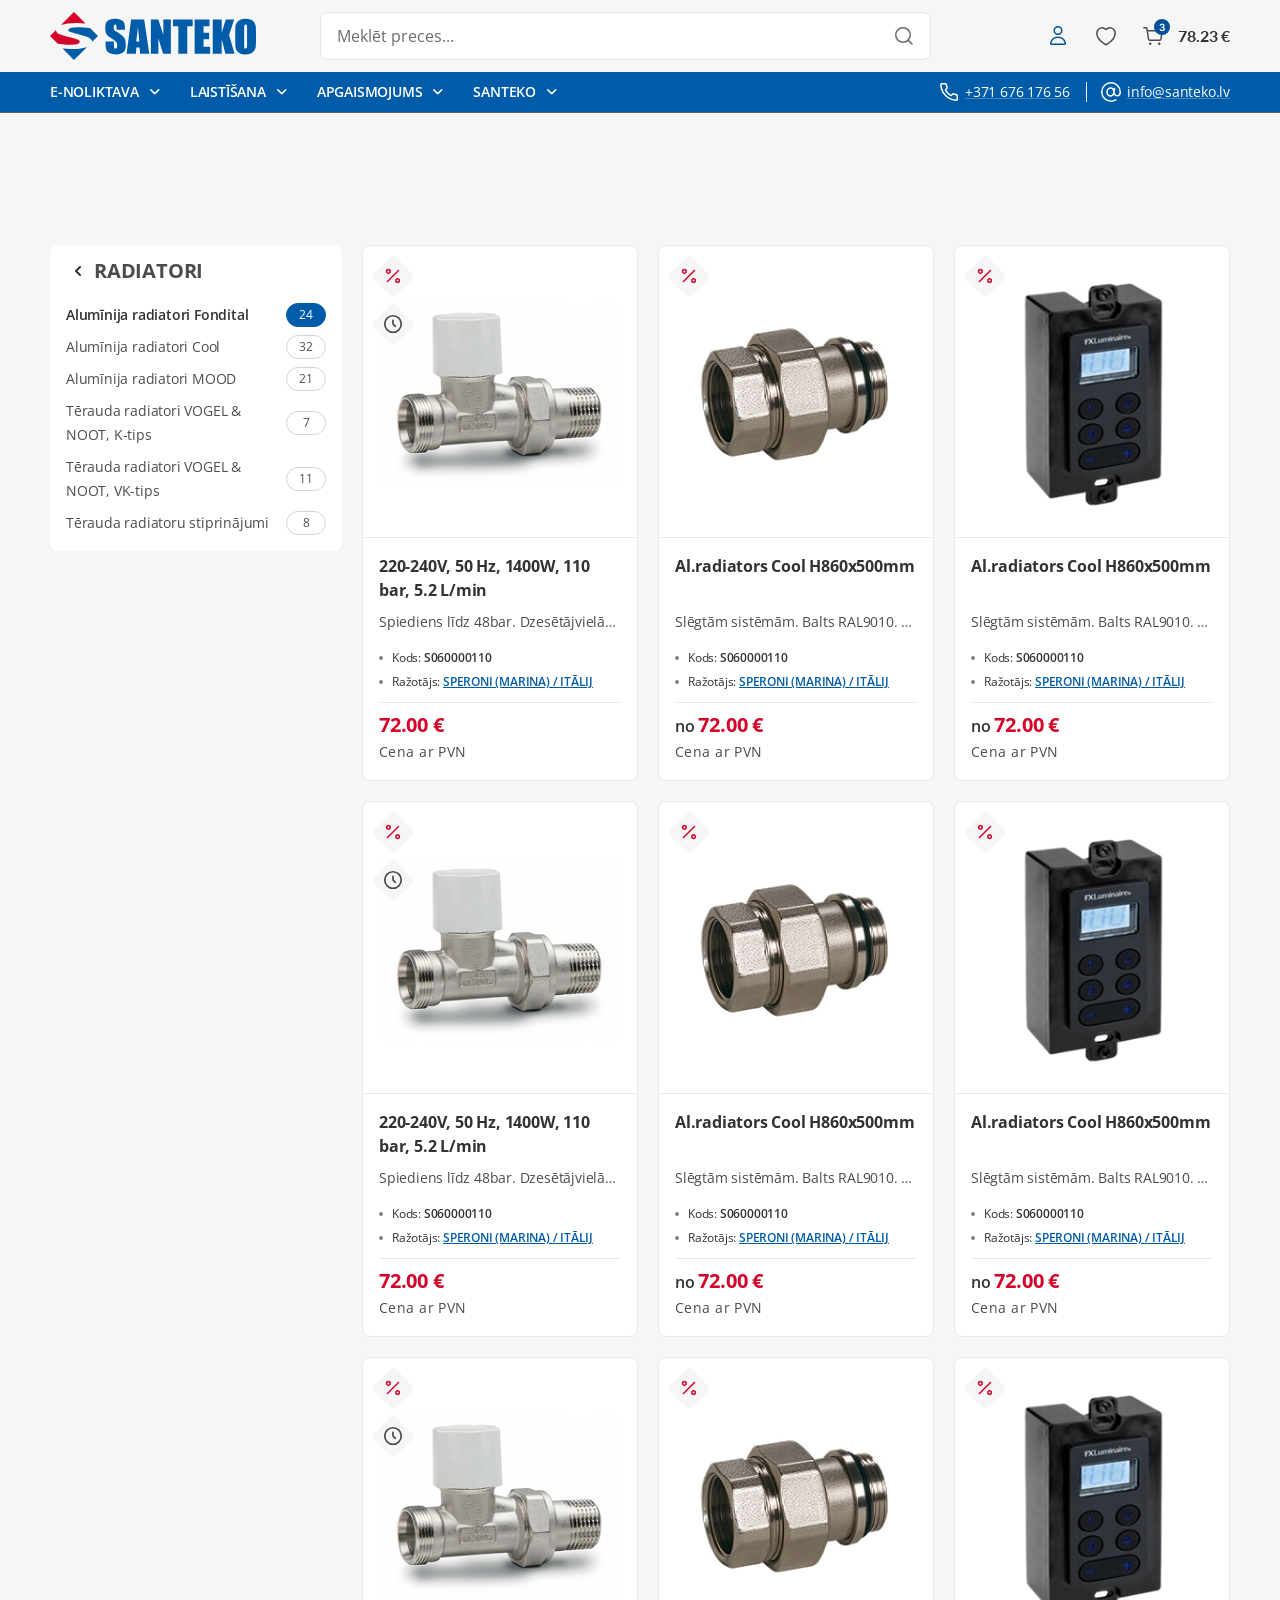
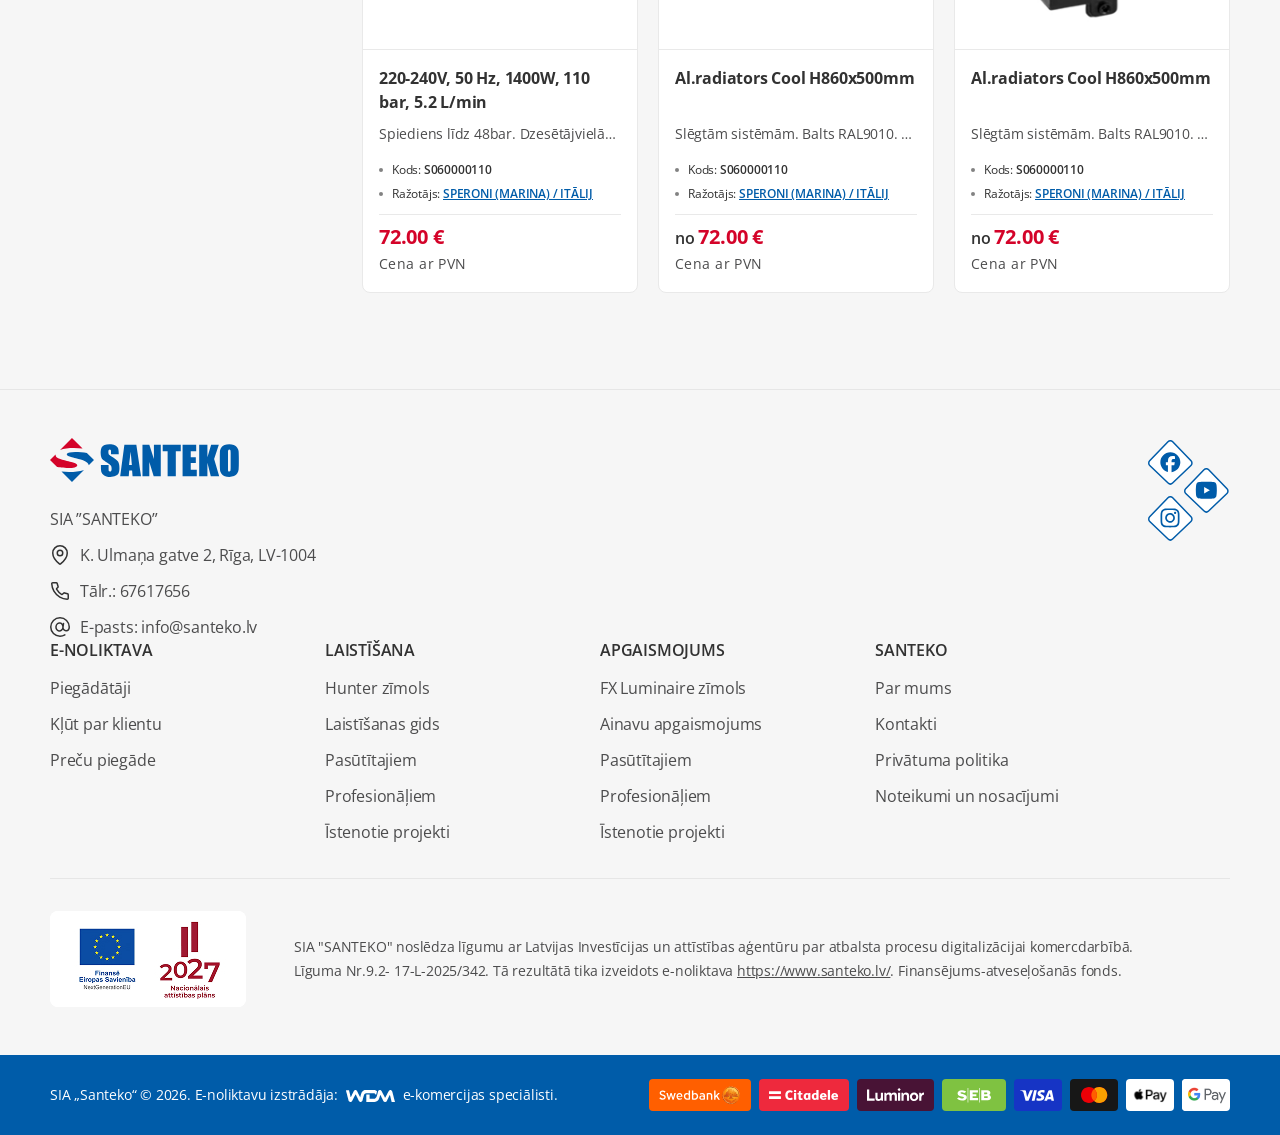
==== catalog-page.html @ 129abe74 "Add initial catalog page layout with header, sidebar, product grid, and footer" ====
<!DOCTYPE html>
<html lang="lv">
    <head>
        <meta charset="UTF-8">
        <meta name="viewport" content="width=device-width, initial-scale=1, shrink-to-fit=no"> 
        <link href="assets/css/style.css?v=1" rel="stylesheet" />
        <title>Santeko</title>
    </head>

    <body class="archive">
        <header id="masthead" class="site-header">
            <div class="mobile-top-bar">
                <div class="container">
                    <ul class="header-contacts">
                        <li>
                            <a href="#">
                                <img src="assets/images/icons/header-phone-icons.svg" alt="">
                                <span>+371 676 176 56</span>
                            </a>
                        </li>

                        <li>
                            <a href="#">
                                <img src="assets/images/icons/header-email-icons.svg" alt="">
                                <span>info@santeko.lv</span>
                            </a>
                        </li>
                    </ul>
                </div>
            </div>

            <div class="main-bar">
                <div class="container">                    
                    <button type="button" class="menu-toggle">
                        <i class="icon"></i>
                    </button>
                    
                    <a href="#" class="site-logo">
                        <img src="assets/images/logo.svg" alt="">
                    </a> 

                    <div class="wd-header-search">
                        <form role="search" method="get"  action="#">
                            <input type="search" placeholder="Meklēt preces..." value="" name="">
                            <button type="submit"></button>
                        </form>
                    </div>
                    
                    <div class="buttons">
                        <a href="#" class="wd-header-my-account">
                            <img src="assets/images/icons/header-user-icon.svg" alt="">
                        </a>

                        <a href="#" class="wd-header-wishlist">
                            <img src="assets/images/icons/header-heart-icon.svg" alt="">
                        </a>

                        <a href="#" class="buttons__cart">
                            <img src="assets/images/icons/header-cart-icon.svg" alt="">
                            <span class="buttons__cart-badge">3</span>
                            <span class="buttons__cart-price">78.23 €</span>
                        </a>
                    </div>
                </div>
            </div>

            <nav id="site-navigation">    
                <div class="container">                    
                    <ul id="primary-menu-list">  
                        <li class="menu-item menu-item-has-children">
                            <a href="#">E-NOLIKTAVA</a>

                            <div class="dropdown-menu">
                                <ul class="dropdown-menu__categories">
                                    <li><a href="#">Sub Category</a></li>
                                    <li><a href="#">Sub Category</a></li>
                                    <li><a href="#">Sub Category</a></li>
                                    <li><a href="#">Sub Category</a></li>
                                    <li><a href="#">Sub Category</a></li>
                                    <li><a href="#">Sub Category</a></li>
                                    <li><a href="#">Sub Category</a></li>
                                </ul>
                            </div>
                        </li>

                        <li class="menu-item menu-item-has-children">
                            <a href="#">LAISTĪŠANA</a>

                            <div class="dropdown-menu">
                                <ul class="dropdown-menu__categories">
                                    <li><a href="#">Sub Category</a></li>
                                    <li><a href="#">Sub Category</a></li>
                                    <li><a href="#">Sub Category</a></li>
                                    <li><a href="#">Sub Category</a></li>
                                    <li><a href="#">Sub Category</a></li>
                                    <li><a href="#">Sub Category</a></li>
                                    <li><a href="#">Sub Category</a></li>
                                </ul>
                            </div>
                        </li>

                        <li class="menu-item menu-item-has-children">
                            <a href="#">APGAISMOJUMS</a>

                            <div class="dropdown-menu">
                                <ul class="dropdown-menu__categories">
                                    <li><a href="#">Sub Category</a></li>
                                    <li><a href="#">Sub Category</a></li>
                                    <li><a href="#">Sub Category</a></li>
                                    <li><a href="#">Sub Category</a></li>
                                    <li><a href="#">Sub Category</a></li>
                                    <li><a href="#">Sub Category</a></li>
                                    <li><a href="#">Sub Category</a></li>
                                </ul>
                            </div>
                        </li>

                        <li class="menu-item menu-item-has-children">
                            <a href="#">SANTEKO</a>

                            <div class="dropdown-menu">
                                <ul class="dropdown-menu__categories">
                                    <li><a href="#">Sub Category</a></li>
                                    <li><a href="#">Sub Category</a></li>
                                    <li><a href="#">Sub Category</a></li>
                                    <li><a href="#">Sub Category</a></li>
                                    <li><a href="#">Sub Category</a></li>
                                    <li><a href="#">Sub Category</a></li>
                                    <li><a href="#">Sub Category</a></li>
                                </ul>
                            </div>
                        </li>
                    </ul>

                    <ul class="header-contacts header-contacts--desktop">
                        <li>
                            <a href="#">
                                <img src="assets/images/icons/header-phone-icons.svg" alt="">
                                <span>+371 676 176 56</span>
                            </a>
                        </li>

                        <li>
                            <a href="#">
                                <img src="assets/images/icons/header-email-icons.svg" alt="">
                                <span>info@santeko.lv</span>
                            </a>
                        </li>
                    </ul>

                    <div class="mobile-view mobile-view--bottom">
                        <ul class="header-contacts">
                            <li>
                                <a href="#">
                                    <img src="assets/images/icons/header-phone-icons.svg" alt="">
                                    <span>+371 676 176 56</span>
                                </a>
                            </li>

                            <li>
                                <a href="#">
                                    <img src="assets/images/icons/header-email-icons.svg" alt="">
                                    <span>info@santeko.lv</span>
                                </a>
                            </li>
                        </ul>
                    </div>
                </div>
            </nav> 
        </header>     

        <main id="main" class="site-main" role="main"> 
            <div class="container has-aside">
                <aside class="sidebar">
                    <div class="widget category">
                        <a class="category__back" href="#">RADIATORI</a>

                        <ul class="category__list">
                            <li class="category__item category__item--active">
                                <a class="category__link" href="#">
                                    <span>Alumīnija radiatori Fondital</span>
                                    <span class="category__link-count">24</span>
                                </a>
                            </li>

                            <li class="category__item">
                                <a class="category__link" href="#">
                                    <span>Alumīnija radiatori Cool</span>
                                    <span class="category__link-count">32</span>
                                </a>
                            </li>

                            <li class="category__item">
                                <a class="category__link" href="#">
                                    <span>Alumīnija radiatori MOOD</span>
                                    <span class="category__link-count">21</span>
                                </a>
                            </li>

                            <li class="category__item">
                                <a class="category__link" href="#">
                                    <span>Tērauda radiatori VOGEL & NOOT, K-tips</span>
                                    <span class="category__link-count">7</span>
                                </a>
                            </li>

                            <li class="category__item">
                                <a class="category__link" href="#">
                                    <span>Tērauda radiatori VOGEL & NOOT, VK-tips</span>
                                    <span class="category__link-count">11</span>
                                </a>
                            </li>

                            <li class="category__item">
                                <a class="category__link" href="#">
                                    <span>Tērauda radiatoru stiprinājumi</span>
                                    <span class="category__link-count">8</span>
                                </a>
                            </li>
                        </ul>
                    </div>
                </aside>

                <div class="content">
                    <div class="products-grid columns-3">
                        <div class="product-card">
                            <div class="product-card__media">
                                <a class="product-card__media-image" href="#">
                                    <img src="assets/images/product-card__image-1.jpg" alt="">
                                </a>

                                <div class="product-card__badges">
                                    <div class="product-card__badge product-card__badge--promo">
                                        <img src="assets/images/icons/product-card__badges-discount-icon.svg" alt="">
                                    </div>

                                    <div class="product-card__badge product-card__badge--delivery">
                                        <img src="assets/images/icons/product-card__badges-delivery-icon.svg" alt="">
                                    </div>
                                </div>
                            </div>

                            <div class="product-card__body">
                                <h3 class="product-card__title">
                                    <a href="#">220-240V, 50 Hz, 1400W, 110 bar, 5.2 L/min</a>
                                </h3>

                                <p class="product-card__description">Spiediens līdz 48bar. Dzesētājvielām: R-32, R-125, R-134a, R-290, R-404A</p>

                                <ul class="product-card__meta">
                                    <li>Kods: <strong>S060000110</strong></li>
                                    <li>Ražotājs: <a class="product-card__meta-link" href="#">Speroni (Marina) / Itālij</a></li>
                                </ul>

                                <div class="product-card__price-holder">
                                    <span class="product-card__price product-card__price--discount">
                                        <span>72.00 €</span>
                                    </span>
                                    
                                    <span class="product-card__price-info">Cena ar PVN</span>
                                </div>
                            </div>
                        </div>

                        <div class="product-card">
                            <div class="product-card__media">
                                <a class="product-card__media-image" href="#">
                                    <img src="assets/images/product-card__image-2.jpg" alt="">
                                </a>

                                <div class="product-card__badges">
                                    <div class="product-card__badge product-card__badge--promo">
                                        <img src="assets/images/icons/product-card__badges-discount-icon.svg" alt="">
                                    </div>
                                </div>
                            </div>

                            <div class="product-card__body">
                                <h3 class="product-card__title">
                                    <a href="#">Al.radiators Cool H860x500mm</a>
                                </h3>

                                <p class="product-card__description">Slēgtām sistēmām. Balts RAL9010. Krāsu versijām +45% piecenojums. Citi pi eejamie platumi 400, 450, 550, 600mm.</p>

                                <ul class="product-card__meta">
                                    <li>Kods: <strong>S060000110</strong></li>
                                    <li>Ražotājs: <a class="product-card__meta-link" href="#">Speroni (Marina) / Itālij</a></li>
                                </ul>

                                <div class="product-card__price-holder">
                                    <span class="product-card__price product-card__price--discount">
                                        no <span>72.00 €</span>
                                    </span>
                                    
                                    <span class="product-card__price-info">Cena ar PVN</span>
                                </div>
                            </div>
                        </div>

                        <div class="product-card">
                            <div class="product-card__media">
                                <a class="product-card__media-image" href="#">
                                    <img src="assets/images/product-card__image-3.jpg" alt="">
                                </a>

                                <div class="product-card__badges">
                                    <div class="product-card__badge product-card__badge--promo">
                                        <img src="assets/images/icons/product-card__badges-discount-icon.svg" alt="">
                                    </div>
                                </div>
                            </div>

                            <div class="product-card__body">
                                <h3 class="product-card__title">
                                    <a href="#">Al.radiators Cool H860x500mm</a>
                                </h3>

                                <p class="product-card__description">Slēgtām sistēmām. Balts RAL9010. Krāsu versijām +45% piecenojums. Citi pi eejamie platumi 400, 450, 550, 600mm.</p>

                                <ul class="product-card__meta">
                                    <li>Kods: <strong>S060000110</strong></li>
                                    <li>Ražotājs: <a class="product-card__meta-link" href="#">Speroni (Marina) / Itālij</a></li>
                                </ul>

                                <div class="product-card__price-holder">
                                    <span class="product-card__price product-card__price--discount">
                                        no <span>72.00 €</span>
                                    </span>
                                    
                                    <span class="product-card__price-info">Cena ar PVN</span>
                                </div>
                            </div>
                        </div>

                        <div class="product-card">
                            <div class="product-card__media">
                                <a class="product-card__media-image" href="#">
                                    <img src="assets/images/product-card__image-1.jpg" alt="">
                                </a>

                                <div class="product-card__badges">
                                    <div class="product-card__badge product-card__badge--promo">
                                        <img src="assets/images/icons/product-card__badges-discount-icon.svg" alt="">
                                    </div>

                                    <div class="product-card__badge product-card__badge--delivery">
                                        <img src="assets/images/icons/product-card__badges-delivery-icon.svg" alt="">
                                    </div>
                                </div>
                            </div>

                            <div class="product-card__body">
                                <h3 class="product-card__title">
                                    <a href="#">220-240V, 50 Hz, 1400W, 110 bar, 5.2 L/min</a>
                                </h3>

                                <p class="product-card__description">Spiediens līdz 48bar. Dzesētājvielām: R-32, R-125, R-134a, R-290, R-404A</p>

                                <ul class="product-card__meta">
                                    <li>Kods: <strong>S060000110</strong></li>
                                    <li>Ražotājs: <a class="product-card__meta-link" href="#">Speroni (Marina) / Itālij</a></li>
                                </ul>

                                <div class="product-card__price-holder">
                                    <span class="product-card__price product-card__price--discount">
                                        <span>72.00 €</span>
                                    </span>
                                    
                                    <span class="product-card__price-info">Cena ar PVN</span>
                                </div>
                            </div>
                        </div>

                        <div class="product-card">
                            <div class="product-card__media">
                                <a class="product-card__media-image" href="#">
                                    <img src="assets/images/product-card__image-2.jpg" alt="">
                                </a>

                                <div class="product-card__badges">
                                    <div class="product-card__badge product-card__badge--promo">
                                        <img src="assets/images/icons/product-card__badges-discount-icon.svg" alt="">
                                    </div>
                                </div>
                            </div>

                            <div class="product-card__body">
                                <h3 class="product-card__title">
                                    <a href="#">Al.radiators Cool H860x500mm</a>
                                </h3>

                                <p class="product-card__description">Slēgtām sistēmām. Balts RAL9010. Krāsu versijām +45% piecenojums. Citi pi eejamie platumi 400, 450, 550, 600mm.</p>

                                <ul class="product-card__meta">
                                    <li>Kods: <strong>S060000110</strong></li>
                                    <li>Ražotājs: <a class="product-card__meta-link" href="#">Speroni (Marina) / Itālij</a></li>
                                </ul>

                                <div class="product-card__price-holder">
                                    <span class="product-card__price product-card__price--discount">
                                        no <span>72.00 €</span>
                                    </span>
                                    
                                    <span class="product-card__price-info">Cena ar PVN</span>
                                </div>
                            </div>
                        </div>

                        <div class="product-card">
                            <div class="product-card__media">
                                <a class="product-card__media-image" href="#">
                                    <img src="assets/images/product-card__image-3.jpg" alt="">
                                </a>

                                <div class="product-card__badges">
                                    <div class="product-card__badge product-card__badge--promo">
                                        <img src="assets/images/icons/product-card__badges-discount-icon.svg" alt="">
                                    </div>
                                </div>
                            </div>

                            <div class="product-card__body">
                                <h3 class="product-card__title">
                                    <a href="#">Al.radiators Cool H860x500mm</a>
                                </h3>

                                <p class="product-card__description">Slēgtām sistēmām. Balts RAL9010. Krāsu versijām +45% piecenojums. Citi pi eejamie platumi 400, 450, 550, 600mm.</p>

                                <ul class="product-card__meta">
                                    <li>Kods: <strong>S060000110</strong></li>
                                    <li>Ražotājs: <a class="product-card__meta-link" href="#">Speroni (Marina) / Itālij</a></li>
                                </ul>

                                <div class="product-card__price-holder">
                                    <span class="product-card__price product-card__price--discount">
                                        no <span>72.00 €</span>
                                    </span>
                                    
                                    <span class="product-card__price-info">Cena ar PVN</span>
                                </div>
                            </div>
                        </div>

                                                <div class="product-card">
                            <div class="product-card__media">
                                <a class="product-card__media-image" href="#">
                                    <img src="assets/images/product-card__image-1.jpg" alt="">
                                </a>

                                <div class="product-card__badges">
                                    <div class="product-card__badge product-card__badge--promo">
                                        <img src="assets/images/icons/product-card__badges-discount-icon.svg" alt="">
                                    </div>

                                    <div class="product-card__badge product-card__badge--delivery">
                                        <img src="assets/images/icons/product-card__badges-delivery-icon.svg" alt="">
                                    </div>
                                </div>
                            </div>

                            <div class="product-card__body">
                                <h3 class="product-card__title">
                                    <a href="#">220-240V, 50 Hz, 1400W, 110 bar, 5.2 L/min</a>
                                </h3>

                                <p class="product-card__description">Spiediens līdz 48bar. Dzesētājvielām: R-32, R-125, R-134a, R-290, R-404A</p>

                                <ul class="product-card__meta">
                                    <li>Kods: <strong>S060000110</strong></li>
                                    <li>Ražotājs: <a class="product-card__meta-link" href="#">Speroni (Marina) / Itālij</a></li>
                                </ul>

                                <div class="product-card__price-holder">
                                    <span class="product-card__price product-card__price--discount">
                                        <span>72.00 €</span>
                                    </span>
                                    
                                    <span class="product-card__price-info">Cena ar PVN</span>
                                </div>
                            </div>
                        </div>

                        <div class="product-card">
                            <div class="product-card__media">
                                <a class="product-card__media-image" href="#">
                                    <img src="assets/images/product-card__image-2.jpg" alt="">
                                </a>

                                <div class="product-card__badges">
                                    <div class="product-card__badge product-card__badge--promo">
                                        <img src="assets/images/icons/product-card__badges-discount-icon.svg" alt="">
                                    </div>
                                </div>
                            </div>

                            <div class="product-card__body">
                                <h3 class="product-card__title">
                                    <a href="#">Al.radiators Cool H860x500mm</a>
                                </h3>

                                <p class="product-card__description">Slēgtām sistēmām. Balts RAL9010. Krāsu versijām +45% piecenojums. Citi pi eejamie platumi 400, 450, 550, 600mm.</p>

                                <ul class="product-card__meta">
                                    <li>Kods: <strong>S060000110</strong></li>
                                    <li>Ražotājs: <a class="product-card__meta-link" href="#">Speroni (Marina) / Itālij</a></li>
                                </ul>

                                <div class="product-card__price-holder">
                                    <span class="product-card__price product-card__price--discount">
                                        no <span>72.00 €</span>
                                    </span>
                                    
                                    <span class="product-card__price-info">Cena ar PVN</span>
                                </div>
                            </div>
                        </div>

                        <div class="product-card">
                            <div class="product-card__media">
                                <a class="product-card__media-image" href="#">
                                    <img src="assets/images/product-card__image-3.jpg" alt="">
                                </a>

                                <div class="product-card__badges">
                                    <div class="product-card__badge product-card__badge--promo">
                                        <img src="assets/images/icons/product-card__badges-discount-icon.svg" alt="">
                                    </div>
                                </div>
                            </div>

                            <div class="product-card__body">
                                <h3 class="product-card__title">
                                    <a href="#">Al.radiators Cool H860x500mm</a>
                                </h3>

                                <p class="product-card__description">Slēgtām sistēmām. Balts RAL9010. Krāsu versijām +45% piecenojums. Citi pi eejamie platumi 400, 450, 550, 600mm.</p>

                                <ul class="product-card__meta">
                                    <li>Kods: <strong>S060000110</strong></li>
                                    <li>Ražotājs: <a class="product-card__meta-link" href="#">Speroni (Marina) / Itālij</a></li>
                                </ul>

                                <div class="product-card__price-holder">
                                    <span class="product-card__price product-card__price--discount">
                                        no <span>72.00 €</span>
                                    </span>
                                    
                                    <span class="product-card__price-info">Cena ar PVN</span>
                                </div>
                            </div>
                        </div>
                    </div>
                </div>
            </div>
        </main>

        <footer id="main-footer"> 
            <div class="container">
                <div class="footer-content">
                    <div class="footer-content__text">
                        <img src="assets/images/footer-logo.svg" alt="">

                        <p>SIA ”SANTEKO”</p>

                        <ul class="footer-content__text-contacts">
                            <li>
                                <div class="icon">
                                    <svg width="16" height="20" viewBox="0 0 16 20" fill="none" xmlns="http://www.w3.org/2000/svg">
                                        <path d="M10.75 8C10.75 9.51878 9.51878 10.75 8 10.75C6.48122 10.75 5.25 9.51878 5.25 8C5.25 6.48122 6.48122 5.25 8 5.25C9.51878 5.25 10.75 6.48122 10.75 8Z" stroke="#323232" stroke-width="1.5" stroke-linejoin="round"/>
                                        <path d="M15.25 8C15.25 13.0279 10.2846 17.5366 8.5723 18.942C8.23486 19.2189 7.76514 19.2189 7.4277 18.942C5.7154 17.5366 0.75 13.0279 0.75 8C0.75 3.99594 3.99594 0.75 8 0.75C12.0041 0.75 15.25 3.99594 15.25 8Z" stroke="#323232" stroke-width="1.5" stroke-linejoin="round"/>
                                    </svg>
                                </div>

                                <span>K. Ulmaņa gatve 2, Rīga, LV-1004</span>
                            </li>

                            <li>
                                <div class="icon">
                                    <svg width="18" height="18" viewBox="0 0 18 18" fill="none" xmlns="http://www.w3.org/2000/svg">
                                        <path d="M7.06295 4.41717L6.1955 1.46783C6.07033 1.04225 5.67974 0.75 5.23614 0.75H3.98673H1.72129C1.17489 0.75 0.726407 1.18895 0.751336 1.73479C0.869995 4.33291 1.6111 6.8891 2.91876 9.14299C4.34193 11.596 6.38839 13.6424 8.84138 15.0656C11.1123 16.3831 13.6356 17.0816 16.2348 17.223C16.7863 17.253 17.2344 16.8023 17.2344 16.25V12.7482C17.2344 12.3046 16.9421 11.914 16.5165 11.7889L13.5672 10.9214C13.2091 10.8161 12.8222 10.919 12.5637 11.1883L11.6863 12.1022C11.3829 12.4182 10.9072 12.5034 10.5272 12.2855C8.5203 11.1347 6.84965 9.46408 5.6989 7.45721C5.48101 7.07722 5.56618 6.60147 5.88216 6.29812L6.79612 5.42072C7.06539 5.16222 7.16828 4.77527 7.06295 4.41717Z" stroke="#323232" stroke-width="1.5" stroke-linejoin="round"/>
                                    </svg>
                                </div>

                                <span>Tālr.: 67617656</span>
                            </li>

                            <li>
                                <div class="icon">
                                    <svg width="20" height="20" viewBox="0 0 20 20" fill="none" xmlns="http://www.w3.org/2000/svg">
                                        <path d="M14.8684 17.8667C13.4543 18.7437 11.7863 19.25 10 19.25C4.89137 19.25 0.75 15.1086 0.75 10C0.75 4.89137 4.89137 0.75 10 0.75C15.1086 0.75 19.25 4.89137 19.25 10C19.25 11.9797 18.2662 14.0242 15.9715 13.8156C14.0837 13.644 12.7249 11.9258 12.993 10.0492L13.5226 6.40278M12.9375 10.4805C12.63 12.6681 10.8291 14.2235 8.91487 13.9544C7.00068 13.6854 5.69817 11.6939 6.00562 9.50626C6.31308 7.31862 8.11407 5.76327 10.0283 6.03229C11.9424 6.30131 13.245 8.29283 12.9375 10.4805Z" stroke="#323232" stroke-width="1.5" stroke-linecap="round"/>
                                    </svg>
                                </div>

                                <span>E-pasts: info@santeko.lv</span>
                            </li>
                        </ul>
                    </div>

                    <div class="footer-menu-holder">
                        <div class="menu-col">
                            <h4 class="widget-title">E-noliktava</h4>

                            <ul class="menu">
                                <li class="menu-item">
                                    <a href="#">Piegādātāji</a>
                                </li>

                                <li class="menu-item">
                                    <a href="#">Kļūt par klientu</a>
                                </li>

                                <li class="menu-item">
                                    <a href="#">Preču piegāde</a>
                                </li>
                            </ul>
                        </div>

                        <div class="menu-col">
                            <h4 class="widget-title">Laistīšana</h4>

                            <ul class="menu">
                                <li class="menu-item">
                                    <a href="#">Hunter zīmols</a>
                                </li>

                                <li class="menu-item">
                                    <a href="#">Laistīšanas gids</a>
                                </li>

                                <li class="menu-item">
                                    <a href="#">Pasūtītajiem</a>
                                </li>

                                <li class="menu-item">
                                    <a href="#">Profesionāļiem</a>
                                </li>

                                <li class="menu-item">
                                    <a href="#">Īstenotie projekti</a>
                                </li>
                            </ul>
                        </div>

                        <div class="menu-col">
                            <h4 class="widget-title">Apgaismojums</h4>

                            <ul class="menu">
                                <li class="menu-item">
                                    <a href="#">FX Luminaire zīmols</a>
                                </li>

                                <li class="menu-item">
                                    <a href="#">Ainavu apgaismojums</a>
                                </li>

                                <li class="menu-item">
                                    <a href="#">Pasūtītajiem</a>
                                </li>

                                <li class="menu-item">
                                    <a href="#">Profesionāļiem</a>
                                </li>

                                <li class="menu-item">
                                    <a href="#">Īstenotie projekti</a>
                                </li>
                            </ul>
                        </div>

                        <div class="menu-col">
                            <h4 class="widget-title">Santeko</h4>

                            <ul class="menu">
                                <li class="menu-item">
                                    <a href="#">Par mums</a>
                                </li>

                                <li class="menu-item">
                                    <a href="#">Kontakti</a>
                                </li>

                                <li class="menu-item">
                                    <a href="#">Privātuma politika</a>
                                </li>

                                <li class="menu-item">
                                    <a href="#">Noteikumi un nosacījumi</a>
                                </li>
                            </ul>
                        </div>
                    </div>

                    <ul class="social-media">
                        <li>
                            <a href="#" target="_blank">
                                <img src="assets/images/icons/footer-fb-icon.svg" alt="">
                            </a>
                        </li>

                        <li>
                            <a href="#" target="_blank">
                                <img src="assets/images/icons/footer-yt-icon.svg" alt="">
                            </a>
                        </li>

                        <li>
                            <a href="#" target="_blank">
                                <img src="assets/images/icons/footer-ig-icon.svg" alt="">
                            </a>
                        </li>
                    </ul>

                    <div class="investment-details d-flex justify-content-center">
                        <div class="investment-details__logos">
                            <img src="assets/images/logos/investment-logo.jpg" alt="">
                        </div>

                        <div class="investment-details__text">
                            <p class="m-0">SIA "SANTEKO" noslēdza līgumu ar Latvijas Investīcijas un attīstības aģentūru par atbalsta procesu digitalizācijai komercdarbībā. Līguma Nr.9.2- 17-L-2025/342. Tā rezultātā tika izveidots e-noliktava <a href="#" target="_blank">https://www.santeko.lv/</a>. Finansējums-atveseļošanās fonds.</p>
                        </div>
                    </div>                    
                </div>
            </div>

            <div class="footer-bottom">
                <div class="container">
                    <div class="footer-bottom__text">
                        <span class="footer-bottom__text-copyrights">SIA „Santeko“ &copy; 2026.</span> E-noliktavu izstrādāja: <a href="#" target="_blank"><img src="assets/images/logos/wdm-logo.svg"></a> e-komercijas speciālisti.
                    </div>

                    <div class="footer-bottom__logos">
                        <div class="footer-bottom__logos-item">
                            <img src="assets/images/logos/footer-swedbank.svg" alt=""> 
                        </div>

                        <div class="footer-bottom__logos-item">
                            <img src="assets/images/logos/footer-citadele.svg" alt=""> 
                        </div>

                        <div class="footer-bottom__logos-item">
                            <img src="assets/images/logos/footer-luminor.svg" alt=""> 
                        </div>

                        <div class="footer-bottom__logos-item">
                            <img src="assets/images/logos/footer-seb.svg" alt=""> 
                        </div>

                        <div class="footer-bottom__logos-item">
                            <img src="assets/images/logos/footer-visa.svg" alt=""> 
                        </div>

                        <div class="footer-bottom__logos-item">
                            <img src="assets/images/logos/footer-mastercard.svg" alt=""> 
                        </div>

                        <div class="footer-bottom__logos-item">
                            <img src="assets/images/logos/footer-apple-pay.svg" alt=""> 
                        </div>

                        <div class="footer-bottom__logos-item">
                            <img src="assets/images/logos/footer-google-pay.svg" alt=""> 
                        </div>
                    </div>
                </div>
            </div>
        </footer>

        <div class="cart-widget-side">
            <div class="wc-heading">
                <div class="title">
                    <div class="cart-icon">
                        <img src="assets/images/icons/header-cart-icon.svg" alt="">
                        <span class="cart-icon__badge">3</span>
                    </div>

                    <span>PASŪTĪJUMu GROZS</span>
                </div>
                
                <div class="close-side-widget">
					<a href="#" rel="nofollow">
                        <span>Aizvērt</span>
                    </a>
				</div>
            </div>

            <div class="widget_shopping_cart">
                <div class="widget_shopping_cart_content">
                    <div class="shopping-cart-widget-body">
                        <ul class="woocommerce-mini-cart">
                            <li class="woocommerce-mini-cart-item">
                                <a href="#" class="cart-item-image">
									<img src="assets/images/woocommerce-mini-cart-item-image-1.jpg" class="attachment-woocommerce_thumbnail size-woocommerce_thumbnail" alt="" decoding="async" loading="lazy">					
                                </a>

                                <div class="cart-info">
                                    <span class="wc-entities-title">Kompresijas līkums Cu caurulei 10x1/2"M</span>
        
                                    <ul class="features">
                                        <li>Kods: <strong>T11041015</strong></li>
                                        <li>Iepakojumā: <strong>10 gab.</strong></li>
                                    </ul>

                                    <div class="price-holder">
                                        <div class="quantity">
                                            <input type="button" value="-" class="minus btn" aria-label="Decrease quantity">
                                            <input type="number" id="" class="input-text qty text" value="1" aria-label="Product quantity" min="1" name="quantity" step="1" placeholder="" inputmode="numeric" autocomplete="off">
                                            <input type="button" value="+" class="plus btn" aria-label="Increase quantity">
                                        </div>

                                        <span class="woocommerce-Price-amount amount">16.00 €</span>
                                    </div>                                 
                                </div>

                                <a role="button" href="#" class="remove remove_from_cart_button">×</a>
                            </li>

                            <li class="woocommerce-mini-cart-item">
                                <a href="#" class="cart-item-image">
									<img src="assets/images/woocommerce-mini-cart-item-image-1.jpg" class="attachment-woocommerce_thumbnail size-woocommerce_thumbnail" alt="" decoding="async" loading="lazy">					
                                </a>

                                <div class="cart-info">
                                    <span class="wc-entities-title">Kompresijas līkums Cu caurulei 10x1/2"M</span>

        
                                    <ul class="features">
                                        <li>Kods: <strong>T11041015</strong></li>
                                        <li>Iepakojumā: <strong>10 gab.</strong></li>
                                    </ul>

                                    <div class="price-holder">
                                        <div class="quantity">
                                            <input type="button" value="-" class="minus btn" aria-label="Decrease quantity">
                                            <input type="number" id="" class="input-text qty text" value="1" aria-label="Product quantity" min="1" name="quantity" step="1" placeholder="" inputmode="numeric" autocomplete="off">
                                            <input type="button" value="+" class="plus btn" aria-label="Increase quantity">
                                        </div>

                                        <span class="woocommerce-Price-amount amount">16.00 €</span>
                                    </div>                                 
                                </div>

                                <a role="button" href="#" class="remove remove_from_cart_button">×</a>
                            </li>

                        </ul>
                    </div>

                    <div class="shopping-cart-widget-footer">
                        <p class="woocommerce-mini-cart__total total">
				            <strong>Kopsumma:</strong> 
                            <span class="woocommerce-Price-amount amount">3,063.86 </span>		
                        </p>

                        <div class="woocommerce-mini-cart__buttons buttons">
                            <a href="#" class="button btn btn-secondary btn-cart">SKATĪT GROZU</a>
                            <a href="#" class="button btn btn-primary checkout wc-forward">Noformēt pasūtījumu</a>
                        </div>
                    </div>
                </div>
            </div>
        </div>

        <div class="content-overlay"></div>

        <!-- JS files -->
        <script src="assets/bootstrap/dist/js/bootstrap.bundle.js"></script> 
        <script src="assets/js/swiper-bundle.min.js"></script> 
        <script src="assets/js/fancybox.min.js"></script> 
        <script src="assets/js/functions.js?v=1"></script>       
    </body>
</html>
---- assets/css/style.css ----
@charset "UTF-8";
@import url("https://fonts.googleapis.com/css2?family=Open+Sans:wght@400;600;700&family=Lato:wght@400;700&family=Inter:wght@400;600;700&display=swap");
/* Bootstrap SCSS */
@import "../css/jquery.fancybox.min.css";
@import "../css/swiper-bundle.min.css";
@import "../css/bootstrap-select.min.css";
@import "../css/jquery.fancybox.min.css";
:root,
[data-bs-theme=light] {
  --bs-blue: transparent;
  --bs-indigo: transparent;
  --bs-purple: transparent;
  --bs-pink: transparent;
  --bs-red: transparent;
  --bs-orange: transparent;
  --bs-yellow: transparent;
  --bs-green: transparent;
  --bs-teal: transparent;
  --bs-cyan: transparent;
  --bs-black: #000;
  --bs-white: transparent;
  --bs-gray: transparent;
  --bs-gray-dark: transparent;
  --bs-gray-100: transparent;
  --bs-gray-200: transparent;
  --bs-gray-300: transparent;
  --bs-gray-400: transparent;
  --bs-gray-500: transparent;
  --bs-gray-600: transparent;
  --bs-gray-700: transparent;
  --bs-gray-800: transparent;
  --bs-gray-900: transparent;
  --bs-primary: transparent;
  --bs-secondary: transparent;
  --bs-success: transparent;
  --bs-info: transparent;
  --bs-warning: transparent;
  --bs-danger: transparent;
  --bs-light: transparent;
  --bs-dark: transparent;
  --bs-primary-rgb: 0, 0, 0;
  --bs-secondary-rgb: 0, 0, 0;
  --bs-success-rgb: 0, 0, 0;
  --bs-info-rgb: 0, 0, 0;
  --bs-warning-rgb: 0, 0, 0;
  --bs-danger-rgb: 0, 0, 0;
  --bs-light-rgb: 0, 0, 0;
  --bs-dark-rgb: 0, 0, 0;
  --bs-primary-text-emphasis: rgba(0, 0, 0, 0.6);
  --bs-secondary-text-emphasis: rgba(0, 0, 0, 0.6);
  --bs-success-text-emphasis: rgba(0, 0, 0, 0.6);
  --bs-info-text-emphasis: rgba(0, 0, 0, 0.6);
  --bs-warning-text-emphasis: rgba(0, 0, 0, 0.6);
  --bs-danger-text-emphasis: rgba(0, 0, 0, 0.6);
  --bs-light-text-emphasis: transparent;
  --bs-dark-text-emphasis: transparent;
  --bs-primary-bg-subtle: rgba(255, 255, 255, 0.8);
  --bs-secondary-bg-subtle: rgba(255, 255, 255, 0.8);
  --bs-success-bg-subtle: rgba(255, 255, 255, 0.8);
  --bs-info-bg-subtle: rgba(255, 255, 255, 0.8);
  --bs-warning-bg-subtle: rgba(255, 255, 255, 0.8);
  --bs-danger-bg-subtle: rgba(255, 255, 255, 0.8);
  --bs-light-bg-subtle: rgba(0, 0, 0, 0);
  --bs-dark-bg-subtle: transparent;
  --bs-primary-border-subtle: rgba(255, 255, 255, 0.6);
  --bs-secondary-border-subtle: rgba(255, 255, 255, 0.6);
  --bs-success-border-subtle: rgba(255, 255, 255, 0.6);
  --bs-info-border-subtle: rgba(255, 255, 255, 0.6);
  --bs-warning-border-subtle: rgba(255, 255, 255, 0.6);
  --bs-danger-border-subtle: rgba(255, 255, 255, 0.6);
  --bs-light-border-subtle: transparent;
  --bs-dark-border-subtle: transparent;
  --bs-white-rgb: 0, 0, 0;
  --bs-black-rgb: 0, 0, 0;
  --bs-font-sans-serif: system-ui, -apple-system, "Segoe UI", Roboto, "Helvetica Neue", "Noto Sans", "Liberation Sans", Arial, sans-serif, "Apple Color Emoji", "Segoe UI Emoji", "Segoe UI Symbol", "Noto Color Emoji";
  --bs-font-monospace: SFMono-Regular, Menlo, Monaco, Consolas, "Liberation Mono", "Courier New", monospace;
  --bs-gradient: linear-gradient(180deg, rgba(0, 0, 0, 0.15), rgba(0, 0, 0, 0));
  --bs-body-font-family: var(--bs-font-sans-serif);
  --bs-body-font-size: 1rem;
  --bs-body-font-weight: 400;
  --bs-body-line-height: 1.5;
  --bs-body-color: transparent;
  --bs-body-color-rgb: 0, 0, 0;
  --bs-body-bg: transparent;
  --bs-body-bg-rgb: 0, 0, 0;
  --bs-emphasis-color: #000;
  --bs-emphasis-color-rgb: 0, 0, 0;
  --bs-secondary-color: rgba(0, 0, 0, 0.75);
  --bs-secondary-color-rgb: 0, 0, 0;
  --bs-secondary-bg: transparent;
  --bs-secondary-bg-rgb: 0, 0, 0;
  --bs-tertiary-color: rgba(0, 0, 0, 0.5);
  --bs-tertiary-color-rgb: 0, 0, 0;
  --bs-tertiary-bg: transparent;
  --bs-tertiary-bg-rgb: 0, 0, 0;
  --bs-heading-color: inherit;
  --bs-link-color: transparent;
  --bs-link-color-rgb: 0, 0, 0;
  --bs-link-decoration: underline;
  --bs-link-hover-color: rgba(0, 0, 0, 0.2);
  --bs-link-hover-color-rgb: 0, 0, 0;
  --bs-code-color: transparent;
  --bs-highlight-bg: rgba(255, 255, 255, 0.8);
  --bs-border-width: 1px;
  --bs-border-style: solid;
  --bs-border-color: transparent;
  --bs-border-color-translucent: rgba(0, 0, 0, 0.175);
  --bs-border-radius: 0.375rem;
  --bs-border-radius-sm: 0.25rem;
  --bs-border-radius-lg: 0.5rem;
  --bs-border-radius-xl: 1rem;
  --bs-border-radius-xxl: 2rem;
  --bs-border-radius-2xl: var(--bs-border-radius-xxl);
  --bs-border-radius-pill: 50rem;
  --bs-box-shadow: 0 0.5rem 1rem rgba(0, 0, 0, 0.15);
  --bs-box-shadow-sm: 0 0.125rem 0.25rem rgba(0, 0, 0, 0.075);
  --bs-box-shadow-lg: 0 1rem 3rem rgba(0, 0, 0, 0.175);
  --bs-box-shadow-inset: inset 0 1px 2px rgba(0, 0, 0, 0.075);
  --bs-focus-ring-width: 0.25rem;
  --bs-focus-ring-opacity: 0.25;
  --bs-focus-ring-color: rgba(0, 0, 0, 0.25);
  --bs-form-valid-color: transparent;
  --bs-form-valid-border-color: transparent;
  --bs-form-invalid-color: transparent;
  --bs-form-invalid-border-color: transparent;
}

[data-bs-theme=dark] {
  color-scheme: dark;
  --bs-body-color: transparent;
  --bs-body-color-rgb: 0, 0, 0;
  --bs-body-bg: transparent;
  --bs-body-bg-rgb: 0, 0, 0;
  --bs-emphasis-color: transparent;
  --bs-emphasis-color-rgb: 0, 0, 0;
  --bs-secondary-color: rgba(0, 0, 0, 0.75);
  --bs-secondary-color-rgb: 0, 0, 0;
  --bs-secondary-bg: transparent;
  --bs-secondary-bg-rgb: 0, 0, 0;
  --bs-tertiary-color: rgba(0, 0, 0, 0.5);
  --bs-tertiary-color-rgb: 0, 0, 0;
  --bs-tertiary-bg: rgba(0, 0, 0, 0);
  --bs-tertiary-bg-rgb: 0, 0, 0;
  --bs-primary-text-emphasis: rgba(255, 255, 255, 0.4);
  --bs-secondary-text-emphasis: rgba(255, 255, 255, 0.4);
  --bs-success-text-emphasis: rgba(255, 255, 255, 0.4);
  --bs-info-text-emphasis: rgba(255, 255, 255, 0.4);
  --bs-warning-text-emphasis: rgba(255, 255, 255, 0.4);
  --bs-danger-text-emphasis: rgba(255, 255, 255, 0.4);
  --bs-light-text-emphasis: transparent;
  --bs-dark-text-emphasis: transparent;
  --bs-primary-bg-subtle: rgba(0, 0, 0, 0.8);
  --bs-secondary-bg-subtle: rgba(0, 0, 0, 0.8);
  --bs-success-bg-subtle: rgba(0, 0, 0, 0.8);
  --bs-info-bg-subtle: rgba(0, 0, 0, 0.8);
  --bs-warning-bg-subtle: rgba(0, 0, 0, 0.8);
  --bs-danger-bg-subtle: rgba(0, 0, 0, 0.8);
  --bs-light-bg-subtle: transparent;
  --bs-dark-bg-subtle: rgba(0, 0, 0, 0.5);
  --bs-primary-border-subtle: rgba(0, 0, 0, 0.4);
  --bs-secondary-border-subtle: rgba(0, 0, 0, 0.4);
  --bs-success-border-subtle: rgba(0, 0, 0, 0.4);
  --bs-info-border-subtle: rgba(0, 0, 0, 0.4);
  --bs-warning-border-subtle: rgba(0, 0, 0, 0.4);
  --bs-danger-border-subtle: rgba(0, 0, 0, 0.4);
  --bs-light-border-subtle: transparent;
  --bs-dark-border-subtle: transparent;
  --bs-heading-color: inherit;
  --bs-link-color: rgba(255, 255, 255, 0.4);
  --bs-link-hover-color: rgba(255, 255, 255, 0.52);
  --bs-link-color-rgb: 255, 255, 255;
  --bs-link-hover-color-rgb: 255, 255, 255;
  --bs-code-color: rgba(255, 255, 255, 0.4);
  --bs-border-color: transparent;
  --bs-border-color-translucent: rgba(0, 0, 0, 0.15);
  --bs-form-valid-color: rgba(255, 255, 255, 0.4);
  --bs-form-valid-border-color: rgba(255, 255, 255, 0.4);
  --bs-form-invalid-color: rgba(255, 255, 255, 0.4);
  --bs-form-invalid-border-color: rgba(255, 255, 255, 0.4);
}

*,
*::before,
*::after {
  box-sizing: border-box;
}

@media (prefers-reduced-motion: no-preference) {
  :root {
    scroll-behavior: smooth;
  }
}

body {
  margin: 0;
  font-family: var(--bs-body-font-family);
  font-size: var(--bs-body-font-size);
  font-weight: var(--bs-body-font-weight);
  line-height: var(--bs-body-line-height);
  color: var(--bs-body-color);
  text-align: var(--bs-body-text-align);
  background-color: var(--bs-body-bg);
  -webkit-text-size-adjust: 100%;
  -webkit-tap-highlight-color: rgba(0, 0, 0, 0);
}

hr {
  margin: 1rem 0;
  color: inherit;
  border: 0;
  border-top: var(--bs-border-width) solid;
  opacity: 0.25;
}

h6, .h6, h5, .h5, h4, .h4, h3, .h3, h2, .h2, h1, .h1 {
  margin-top: 0;
  margin-bottom: 0.5rem;
  font-weight: 500;
  line-height: 1.2;
  color: var(--bs-heading-color);
}

h1, .h1 {
  font-size: calc(1.375rem + 1.5vw);
}
@media (min-width: 1200px) {
  h1, .h1 {
    font-size: 2.5rem;
  }
}

h2, .h2 {
  font-size: calc(1.325rem + 0.9vw);
}
@media (min-width: 1200px) {
  h2, .h2 {
    font-size: 2rem;
  }
}

h3, .h3 {
  font-size: calc(1.3rem + 0.6vw);
}
@media (min-width: 1200px) {
  h3, .h3 {
    font-size: 1.75rem;
  }
}

h4, .h4 {
  font-size: calc(1.275rem + 0.3vw);
}
@media (min-width: 1200px) {
  h4, .h4 {
    font-size: 1.5rem;
  }
}

h5, .h5 {
  font-size: 1.25rem;
}

h6, .h6 {
  font-size: 1rem;
}

p {
  margin-top: 0;
  margin-bottom: 1rem;
}

abbr[title] {
  -webkit-text-decoration: underline dotted;
          text-decoration: underline dotted;
  cursor: help;
  -webkit-text-decoration-skip-ink: none;
          text-decoration-skip-ink: none;
}

address {
  margin-bottom: 1rem;
  font-style: normal;
  line-height: inherit;
}

ol,
ul {
  padding-left: 2rem;
}

ol,
ul,
dl {
  margin-top: 0;
  margin-bottom: 1rem;
}

ol ol,
ul ul,
ol ul,
ul ol {
  margin-bottom: 0;
}

dt {
  font-weight: 700;
}

dd {
  margin-bottom: 0.5rem;
  margin-left: 0;
}

blockquote {
  margin: 0 0 1rem;
}

b,
strong {
  font-weight: bolder;
}

small, .small {
  font-size: 0.875em;
}

mark, .mark {
  padding: 0.1875em;
  background-color: var(--bs-highlight-bg);
}

sub,
sup {
  position: relative;
  font-size: 0.75em;
  line-height: 0;
  vertical-align: baseline;
}

sub {
  bottom: -0.25em;
}

sup {
  top: -0.5em;
}

a {
  color: rgba(var(--bs-link-color-rgb), var(--bs-link-opacity, 1));
  text-decoration: underline;
}
a:hover {
  --bs-link-color-rgb: var(--bs-link-hover-color-rgb);
}

a:not([href]):not([class]), a:not([href]):not([class]):hover {
  color: inherit;
  text-decoration: none;
}

pre,
code,
kbd,
samp {
  font-family: var(--bs-font-monospace);
  font-size: 1em;
}

pre {
  display: block;
  margin-top: 0;
  margin-bottom: 1rem;
  overflow: auto;
  font-size: 0.875em;
}
pre code {
  font-size: inherit;
  color: inherit;
  word-break: normal;
}

code {
  font-size: 0.875em;
  color: var(--bs-code-color);
  word-wrap: break-word;
}
a > code {
  color: inherit;
}

kbd {
  padding: 0.1875rem 0.375rem;
  font-size: 0.875em;
  color: var(--bs-body-bg);
  background-color: var(--bs-body-color);
  border-radius: 0.25rem;
}
kbd kbd {
  padding: 0;
  font-size: 1em;
}

figure {
  margin: 0 0 1rem;
}

img,
svg {
  vertical-align: middle;
}

table {
  caption-side: bottom;
  border-collapse: collapse;
}

caption {
  padding-top: 0.5rem;
  padding-bottom: 0.5rem;
  color: var(--bs-secondary-color);
  text-align: left;
}

th {
  text-align: inherit;
  text-align: -webkit-match-parent;
}

thead,
tbody,
tfoot,
tr,
td,
th {
  border-color: inherit;
  border-style: solid;
  border-width: 0;
}

label {
  display: inline-block;
}

button {
  border-radius: 0;
}

button:focus:not(:focus-visible) {
  outline: 0;
}

input,
button,
select,
optgroup,
textarea {
  margin: 0;
  font-family: inherit;
  font-size: inherit;
  line-height: inherit;
}

button,
select {
  text-transform: none;
}

[role=button] {
  cursor: pointer;
}

select {
  word-wrap: normal;
}
select:disabled {
  opacity: 1;
}

[list]:not([type=date]):not([type=datetime-local]):not([type=month]):not([type=week]):not([type=time])::-webkit-calendar-picker-indicator {
  display: none !important;
}

button,
[type=button],
[type=reset],
[type=submit] {
  -webkit-appearance: button;
}
button:not(:disabled),
[type=button]:not(:disabled),
[type=reset]:not(:disabled),
[type=submit]:not(:disabled) {
  cursor: pointer;
}

::-moz-focus-inner {
  padding: 0;
  border-style: none;
}

textarea {
  resize: vertical;
}

fieldset {
  min-width: 0;
  padding: 0;
  margin: 0;
  border: 0;
}

legend {
  float: left;
  width: 100%;
  padding: 0;
  margin-bottom: 0.5rem;
  font-size: calc(1.275rem + 0.3vw);
}
@media (min-width: 1200px) {
  legend {
    font-size: 1.5rem;
  }
}
legend {
  line-height: inherit;
}
legend + * {
  clear: left;
}

::-webkit-datetime-edit-fields-wrapper,
::-webkit-datetime-edit-text,
::-webkit-datetime-edit-minute,
::-webkit-datetime-edit-hour-field,
::-webkit-datetime-edit-day-field,
::-webkit-datetime-edit-month-field,
::-webkit-datetime-edit-year-field {
  padding: 0;
}

::-webkit-inner-spin-button {
  height: auto;
}

[type=search] {
  outline-offset: -2px;
  -webkit-appearance: textfield;
}

/* rtl:raw:
[type="tel"],
[type="url"],
[type="email"],
[type="number"] {
  direction: ltr;
}
*/
::-webkit-search-decoration {
  -webkit-appearance: none;
}

::-webkit-color-swatch-wrapper {
  padding: 0;
}

::file-selector-button {
  font: inherit;
  -webkit-appearance: button;
}

output {
  display: inline-block;
}

iframe {
  border: 0;
}

summary {
  display: list-item;
  cursor: pointer;
}

progress {
  vertical-align: baseline;
}

[hidden] {
  display: none !important;
}

.lead {
  font-size: 1.25rem;
  font-weight: 300;
}

.display-1 {
  font-size: calc(1.625rem + 4.5vw);
}
@media (min-width: 1200px) {
  .display-1 {
    font-size: 5rem;
  }
}
.display-1 {
  font-weight: 300;
  line-height: 1.2;
}

.display-2 {
  font-size: calc(1.575rem + 3.9vw);
}
@media (min-width: 1200px) {
  .display-2 {
    font-size: 4.5rem;
  }
}
.display-2 {
  font-weight: 300;
  line-height: 1.2;
}

.display-3 {
  font-size: calc(1.525rem + 3.3vw);
}
@media (min-width: 1200px) {
  .display-3 {
    font-size: 4rem;
  }
}
.display-3 {
  font-weight: 300;
  line-height: 1.2;
}

.display-4 {
  font-size: calc(1.475rem + 2.7vw);
}
@media (min-width: 1200px) {
  .display-4 {
    font-size: 3.5rem;
  }
}
.display-4 {
  font-weight: 300;
  line-height: 1.2;
}

.display-5 {
  font-size: calc(1.425rem + 2.1vw);
}
@media (min-width: 1200px) {
  .display-5 {
    font-size: 3rem;
  }
}
.display-5 {
  font-weight: 300;
  line-height: 1.2;
}

.display-6 {
  font-size: calc(1.375rem + 1.5vw);
}
@media (min-width: 1200px) {
  .display-6 {
    font-size: 2.5rem;
  }
}
.display-6 {
  font-weight: 300;
  line-height: 1.2;
}

.list-unstyled {
  padding-left: 0;
  list-style: none;
}

.list-inline {
  padding-left: 0;
  list-style: none;
}

.list-inline-item {
  display: inline-block;
}
.list-inline-item:not(:last-child) {
  margin-right: 0.5rem;
}

.initialism {
  font-size: 0.875em;
  text-transform: uppercase;
}

.blockquote {
  margin-bottom: 1rem;
  font-size: 1.25rem;
}
.blockquote > :last-child {
  margin-bottom: 0;
}

.blockquote-footer {
  margin-top: -1rem;
  margin-bottom: 1rem;
  font-size: 0.875em;
  color: transparent;
}
.blockquote-footer::before {
  content: "— ";
}

.container,
.container-fluid,
.container-xxl,
.container-xl,
.container-lg,
.container-md,
.container-sm {
  --bs-gutter-x: 1.5rem;
  --bs-gutter-y: 0;
  width: 100%;
  padding-right: calc(var(--bs-gutter-x) * 0.5);
  padding-left: calc(var(--bs-gutter-x) * 0.5);
  margin-right: auto;
  margin-left: auto;
}

@media (min-width: 576px) {
  .container-sm, .container {
    max-width: 540px;
  }
}
@media (min-width: 768px) {
  .container-md, .container-sm, .container {
    max-width: 720px;
  }
}
@media (min-width: 992px) {
  .container-lg, .container-md, .container-sm, .container {
    max-width: 960px;
  }
}
@media (min-width: 1200px) {
  .container-xl, .container-lg, .container-md, .container-sm, .container {
    max-width: 1140px;
  }
}
@media (min-width: 1400px) {
  .container-xxl, .container-xl, .container-lg, .container-md, .container-sm, .container {
    max-width: 1320px;
  }
}
:root {
  --bs-breakpoint-xs: 0;
  --bs-breakpoint-sm: 576px;
  --bs-breakpoint-md: 768px;
  --bs-breakpoint-lg: 992px;
  --bs-breakpoint-xl: 1200px;
  --bs-breakpoint-xxl: 1400px;
}

.row {
  --bs-gutter-x: 1.5rem;
  --bs-gutter-y: 0;
  display: flex;
  flex-wrap: wrap;
  margin-top: calc(-1 * var(--bs-gutter-y));
  margin-right: calc(-0.5 * var(--bs-gutter-x));
  margin-left: calc(-0.5 * var(--bs-gutter-x));
}
.row > * {
  flex-shrink: 0;
  width: 100%;
  max-width: 100%;
  padding-right: calc(var(--bs-gutter-x) * 0.5);
  padding-left: calc(var(--bs-gutter-x) * 0.5);
  margin-top: var(--bs-gutter-y);
}

.col {
  flex: 1 0 0%;
}

.row-cols-auto > * {
  flex: 0 0 auto;
  width: auto;
}

.row-cols-1 > * {
  flex: 0 0 auto;
  width: 100%;
}

.row-cols-2 > * {
  flex: 0 0 auto;
  width: 50%;
}

.row-cols-3 > * {
  flex: 0 0 auto;
  width: 33.3333333333%;
}

.row-cols-4 > * {
  flex: 0 0 auto;
  width: 25%;
}

.row-cols-5 > * {
  flex: 0 0 auto;
  width: 20%;
}

.row-cols-6 > * {
  flex: 0 0 auto;
  width: 16.6666666667%;
}

.col-auto {
  flex: 0 0 auto;
  width: auto;
}

.col-1 {
  flex: 0 0 auto;
  width: 8.33333333%;
}

.col-2 {
  flex: 0 0 auto;
  width: 16.66666667%;
}

.col-3 {
  flex: 0 0 auto;
  width: 25%;
}

.col-4 {
  flex: 0 0 auto;
  width: 33.33333333%;
}

.col-5 {
  flex: 0 0 auto;
  width: 41.66666667%;
}

.col-6 {
  flex: 0 0 auto;
  width: 50%;
}

.col-7 {
  flex: 0 0 auto;
  width: 58.33333333%;
}

.col-8 {
  flex: 0 0 auto;
  width: 66.66666667%;
}

.col-9 {
  flex: 0 0 auto;
  width: 75%;
}

.col-10 {
  flex: 0 0 auto;
  width: 83.33333333%;
}

.col-11 {
  flex: 0 0 auto;
  width: 91.66666667%;
}

.col-12 {
  flex: 0 0 auto;
  width: 100%;
}

.offset-1 {
  margin-left: 8.33333333%;
}

.offset-2 {
  margin-left: 16.66666667%;
}

.offset-3 {
  margin-left: 25%;
}

.offset-4 {
  margin-left: 33.33333333%;
}

.offset-5 {
  margin-left: 41.66666667%;
}

.offset-6 {
  margin-left: 50%;
}

.offset-7 {
  margin-left: 58.33333333%;
}

.offset-8 {
  margin-left: 66.66666667%;
}

.offset-9 {
  margin-left: 75%;
}

.offset-10 {
  margin-left: 83.33333333%;
}

.offset-11 {
  margin-left: 91.66666667%;
}

.g-0,
.gx-0 {
  --bs-gutter-x: 0;
}

.g-0,
.gy-0 {
  --bs-gutter-y: 0;
}

.g-1,
.gx-1 {
  --bs-gutter-x: 0.25rem;
}

.g-1,
.gy-1 {
  --bs-gutter-y: 0.25rem;
}

.g-2,
.gx-2 {
  --bs-gutter-x: 0.5rem;
}

.g-2,
.gy-2 {
  --bs-gutter-y: 0.5rem;
}

.g-3,
.gx-3 {
  --bs-gutter-x: 1rem;
}

.g-3,
.gy-3 {
  --bs-gutter-y: 1rem;
}

.g-4,
.gx-4 {
  --bs-gutter-x: 1.5rem;
}

.g-4,
.gy-4 {
  --bs-gutter-y: 1.5rem;
}

.g-5,
.gx-5 {
  --bs-gutter-x: 3rem;
}

.g-5,
.gy-5 {
  --bs-gutter-y: 3rem;
}

@media (min-width: 576px) {
  .col-sm {
    flex: 1 0 0%;
  }
  .row-cols-sm-auto > * {
    flex: 0 0 auto;
    width: auto;
  }
  .row-cols-sm-1 > * {
    flex: 0 0 auto;
    width: 100%;
  }
  .row-cols-sm-2 > * {
    flex: 0 0 auto;
    width: 50%;
  }
  .row-cols-sm-3 > * {
    flex: 0 0 auto;
    width: 33.3333333333%;
  }
  .row-cols-sm-4 > * {
    flex: 0 0 auto;
    width: 25%;
  }
  .row-cols-sm-5 > * {
    flex: 0 0 auto;
    width: 20%;
  }
  .row-cols-sm-6 > * {
    flex: 0 0 auto;
    width: 16.6666666667%;
  }
  .col-sm-auto {
    flex: 0 0 auto;
    width: auto;
  }
  .col-sm-1 {
    flex: 0 0 auto;
    width: 8.33333333%;
  }
  .col-sm-2 {
    flex: 0 0 auto;
    width: 16.66666667%;
  }
  .col-sm-3 {
    flex: 0 0 auto;
    width: 25%;
  }
  .col-sm-4 {
    flex: 0 0 auto;
    width: 33.33333333%;
  }
  .col-sm-5 {
    flex: 0 0 auto;
    width: 41.66666667%;
  }
  .col-sm-6 {
    flex: 0 0 auto;
    width: 50%;
  }
  .col-sm-7 {
    flex: 0 0 auto;
    width: 58.33333333%;
  }
  .col-sm-8 {
    flex: 0 0 auto;
    width: 66.66666667%;
  }
  .col-sm-9 {
    flex: 0 0 auto;
    width: 75%;
  }
  .col-sm-10 {
    flex: 0 0 auto;
    width: 83.33333333%;
  }
  .col-sm-11 {
    flex: 0 0 auto;
    width: 91.66666667%;
  }
  .col-sm-12 {
    flex: 0 0 auto;
    width: 100%;
  }
  .offset-sm-0 {
    margin-left: 0;
  }
  .offset-sm-1 {
    margin-left: 8.33333333%;
  }
  .offset-sm-2 {
    margin-left: 16.66666667%;
  }
  .offset-sm-3 {
    margin-left: 25%;
  }
  .offset-sm-4 {
    margin-left: 33.33333333%;
  }
  .offset-sm-5 {
    margin-left: 41.66666667%;
  }
  .offset-sm-6 {
    margin-left: 50%;
  }
  .offset-sm-7 {
    margin-left: 58.33333333%;
  }
  .offset-sm-8 {
    margin-left: 66.66666667%;
  }
  .offset-sm-9 {
    margin-left: 75%;
  }
  .offset-sm-10 {
    margin-left: 83.33333333%;
  }
  .offset-sm-11 {
    margin-left: 91.66666667%;
  }
  .g-sm-0,
  .gx-sm-0 {
    --bs-gutter-x: 0;
  }
  .g-sm-0,
  .gy-sm-0 {
    --bs-gutter-y: 0;
  }
  .g-sm-1,
  .gx-sm-1 {
    --bs-gutter-x: 0.25rem;
  }
  .g-sm-1,
  .gy-sm-1 {
    --bs-gutter-y: 0.25rem;
  }
  .g-sm-2,
  .gx-sm-2 {
    --bs-gutter-x: 0.5rem;
  }
  .g-sm-2,
  .gy-sm-2 {
    --bs-gutter-y: 0.5rem;
  }
  .g-sm-3,
  .gx-sm-3 {
    --bs-gutter-x: 1rem;
  }
  .g-sm-3,
  .gy-sm-3 {
    --bs-gutter-y: 1rem;
  }
  .g-sm-4,
  .gx-sm-4 {
    --bs-gutter-x: 1.5rem;
  }
  .g-sm-4,
  .gy-sm-4 {
    --bs-gutter-y: 1.5rem;
  }
  .g-sm-5,
  .gx-sm-5 {
    --bs-gutter-x: 3rem;
  }
  .g-sm-5,
  .gy-sm-5 {
    --bs-gutter-y: 3rem;
  }
}
@media (min-width: 768px) {
  .col-md {
    flex: 1 0 0%;
  }
  .row-cols-md-auto > * {
    flex: 0 0 auto;
    width: auto;
  }
  .row-cols-md-1 > * {
    flex: 0 0 auto;
    width: 100%;
  }
  .row-cols-md-2 > * {
    flex: 0 0 auto;
    width: 50%;
  }
  .row-cols-md-3 > * {
    flex: 0 0 auto;
    width: 33.3333333333%;
  }
  .row-cols-md-4 > * {
    flex: 0 0 auto;
    width: 25%;
  }
  .row-cols-md-5 > * {
    flex: 0 0 auto;
    width: 20%;
  }
  .row-cols-md-6 > * {
    flex: 0 0 auto;
    width: 16.6666666667%;
  }
  .col-md-auto {
    flex: 0 0 auto;
    width: auto;
  }
  .col-md-1 {
    flex: 0 0 auto;
    width: 8.33333333%;
  }
  .col-md-2 {
    flex: 0 0 auto;
    width: 16.66666667%;
  }
  .col-md-3 {
    flex: 0 0 auto;
    width: 25%;
  }
  .col-md-4 {
    flex: 0 0 auto;
    width: 33.33333333%;
  }
  .col-md-5 {
    flex: 0 0 auto;
    width: 41.66666667%;
  }
  .col-md-6 {
    flex: 0 0 auto;
    width: 50%;
  }
  .col-md-7 {
    flex: 0 0 auto;
    width: 58.33333333%;
  }
  .col-md-8 {
    flex: 0 0 auto;
    width: 66.66666667%;
  }
  .col-md-9 {
    flex: 0 0 auto;
    width: 75%;
  }
  .col-md-10 {
    flex: 0 0 auto;
    width: 83.33333333%;
  }
  .col-md-11 {
    flex: 0 0 auto;
    width: 91.66666667%;
  }
  .col-md-12 {
    flex: 0 0 auto;
    width: 100%;
  }
  .offset-md-0 {
    margin-left: 0;
  }
  .offset-md-1 {
    margin-left: 8.33333333%;
  }
  .offset-md-2 {
    margin-left: 16.66666667%;
  }
  .offset-md-3 {
    margin-left: 25%;
  }
  .offset-md-4 {
    margin-left: 33.33333333%;
  }
  .offset-md-5 {
    margin-left: 41.66666667%;
  }
  .offset-md-6 {
    margin-left: 50%;
  }
  .offset-md-7 {
    margin-left: 58.33333333%;
  }
  .offset-md-8 {
    margin-left: 66.66666667%;
  }
  .offset-md-9 {
    margin-left: 75%;
  }
  .offset-md-10 {
    margin-left: 83.33333333%;
  }
  .offset-md-11 {
    margin-left: 91.66666667%;
  }
  .g-md-0,
  .gx-md-0 {
    --bs-gutter-x: 0;
  }
  .g-md-0,
  .gy-md-0 {
    --bs-gutter-y: 0;
  }
  .g-md-1,
  .gx-md-1 {
    --bs-gutter-x: 0.25rem;
  }
  .g-md-1,
  .gy-md-1 {
    --bs-gutter-y: 0.25rem;
  }
  .g-md-2,
  .gx-md-2 {
    --bs-gutter-x: 0.5rem;
  }
  .g-md-2,
  .gy-md-2 {
    --bs-gutter-y: 0.5rem;
  }
  .g-md-3,
  .gx-md-3 {
    --bs-gutter-x: 1rem;
  }
  .g-md-3,
  .gy-md-3 {
    --bs-gutter-y: 1rem;
  }
  .g-md-4,
  .gx-md-4 {
    --bs-gutter-x: 1.5rem;
  }
  .g-md-4,
  .gy-md-4 {
    --bs-gutter-y: 1.5rem;
  }
  .g-md-5,
  .gx-md-5 {
    --bs-gutter-x: 3rem;
  }
  .g-md-5,
  .gy-md-5 {
    --bs-gutter-y: 3rem;
  }
}
@media (min-width: 992px) {
  .col-lg {
    flex: 1 0 0%;
  }
  .row-cols-lg-auto > * {
    flex: 0 0 auto;
    width: auto;
  }
  .row-cols-lg-1 > * {
    flex: 0 0 auto;
    width: 100%;
  }
  .row-cols-lg-2 > * {
    flex: 0 0 auto;
    width: 50%;
  }
  .row-cols-lg-3 > * {
    flex: 0 0 auto;
    width: 33.3333333333%;
  }
  .row-cols-lg-4 > * {
    flex: 0 0 auto;
    width: 25%;
  }
  .row-cols-lg-5 > * {
    flex: 0 0 auto;
    width: 20%;
  }
  .row-cols-lg-6 > * {
    flex: 0 0 auto;
    width: 16.6666666667%;
  }
  .col-lg-auto {
    flex: 0 0 auto;
    width: auto;
  }
  .col-lg-1 {
    flex: 0 0 auto;
    width: 8.33333333%;
  }
  .col-lg-2 {
    flex: 0 0 auto;
    width: 16.66666667%;
  }
  .col-lg-3 {
    flex: 0 0 auto;
    width: 25%;
  }
  .col-lg-4 {
    flex: 0 0 auto;
    width: 33.33333333%;
  }
  .col-lg-5 {
    flex: 0 0 auto;
    width: 41.66666667%;
  }
  .col-lg-6 {
    flex: 0 0 auto;
    width: 50%;
  }
  .col-lg-7 {
    flex: 0 0 auto;
    width: 58.33333333%;
  }
  .col-lg-8 {
    flex: 0 0 auto;
    width: 66.66666667%;
  }
  .col-lg-9 {
    flex: 0 0 auto;
    width: 75%;
  }
  .col-lg-10 {
    flex: 0 0 auto;
    width: 83.33333333%;
  }
  .col-lg-11 {
    flex: 0 0 auto;
    width: 91.66666667%;
  }
  .col-lg-12 {
    flex: 0 0 auto;
    width: 100%;
  }
  .offset-lg-0 {
    margin-left: 0;
  }
  .offset-lg-1 {
    margin-left: 8.33333333%;
  }
  .offset-lg-2 {
    margin-left: 16.66666667%;
  }
  .offset-lg-3 {
    margin-left: 25%;
  }
  .offset-lg-4 {
    margin-left: 33.33333333%;
  }
  .offset-lg-5 {
    margin-left: 41.66666667%;
  }
  .offset-lg-6 {
    margin-left: 50%;
  }
  .offset-lg-7 {
    margin-left: 58.33333333%;
  }
  .offset-lg-8 {
    margin-left: 66.66666667%;
  }
  .offset-lg-9 {
    margin-left: 75%;
  }
  .offset-lg-10 {
    margin-left: 83.33333333%;
  }
  .offset-lg-11 {
    margin-left: 91.66666667%;
  }
  .g-lg-0,
  .gx-lg-0 {
    --bs-gutter-x: 0;
  }
  .g-lg-0,
  .gy-lg-0 {
    --bs-gutter-y: 0;
  }
  .g-lg-1,
  .gx-lg-1 {
    --bs-gutter-x: 0.25rem;
  }
  .g-lg-1,
  .gy-lg-1 {
    --bs-gutter-y: 0.25rem;
  }
  .g-lg-2,
  .gx-lg-2 {
    --bs-gutter-x: 0.5rem;
  }
  .g-lg-2,
  .gy-lg-2 {
    --bs-gutter-y: 0.5rem;
  }
  .g-lg-3,
  .gx-lg-3 {
    --bs-gutter-x: 1rem;
  }
  .g-lg-3,
  .gy-lg-3 {
    --bs-gutter-y: 1rem;
  }
  .g-lg-4,
  .gx-lg-4 {
    --bs-gutter-x: 1.5rem;
  }
  .g-lg-4,
  .gy-lg-4 {
    --bs-gutter-y: 1.5rem;
  }
  .g-lg-5,
  .gx-lg-5 {
    --bs-gutter-x: 3rem;
  }
  .g-lg-5,
  .gy-lg-5 {
    --bs-gutter-y: 3rem;
  }
}
@media (min-width: 1200px) {
  .col-xl {
    flex: 1 0 0%;
  }
  .row-cols-xl-auto > * {
    flex: 0 0 auto;
    width: auto;
  }
  .row-cols-xl-1 > * {
    flex: 0 0 auto;
    width: 100%;
  }
  .row-cols-xl-2 > * {
    flex: 0 0 auto;
    width: 50%;
  }
  .row-cols-xl-3 > * {
    flex: 0 0 auto;
    width: 33.3333333333%;
  }
  .row-cols-xl-4 > * {
    flex: 0 0 auto;
    width: 25%;
  }
  .row-cols-xl-5 > * {
    flex: 0 0 auto;
    width: 20%;
  }
  .row-cols-xl-6 > * {
    flex: 0 0 auto;
    width: 16.6666666667%;
  }
  .col-xl-auto {
    flex: 0 0 auto;
    width: auto;
  }
  .col-xl-1 {
    flex: 0 0 auto;
    width: 8.33333333%;
  }
  .col-xl-2 {
    flex: 0 0 auto;
    width: 16.66666667%;
  }
  .col-xl-3 {
    flex: 0 0 auto;
    width: 25%;
  }
  .col-xl-4 {
    flex: 0 0 auto;
    width: 33.33333333%;
  }
  .col-xl-5 {
    flex: 0 0 auto;
    width: 41.66666667%;
  }
  .col-xl-6 {
    flex: 0 0 auto;
    width: 50%;
  }
  .col-xl-7 {
    flex: 0 0 auto;
    width: 58.33333333%;
  }
  .col-xl-8 {
    flex: 0 0 auto;
    width: 66.66666667%;
  }
  .col-xl-9 {
    flex: 0 0 auto;
    width: 75%;
  }
  .col-xl-10 {
    flex: 0 0 auto;
    width: 83.33333333%;
  }
  .col-xl-11 {
    flex: 0 0 auto;
    width: 91.66666667%;
  }
  .col-xl-12 {
    flex: 0 0 auto;
    width: 100%;
  }
  .offset-xl-0 {
    margin-left: 0;
  }
  .offset-xl-1 {
    margin-left: 8.33333333%;
  }
  .offset-xl-2 {
    margin-left: 16.66666667%;
  }
  .offset-xl-3 {
    margin-left: 25%;
  }
  .offset-xl-4 {
    margin-left: 33.33333333%;
  }
  .offset-xl-5 {
    margin-left: 41.66666667%;
  }
  .offset-xl-6 {
    margin-left: 50%;
  }
  .offset-xl-7 {
    margin-left: 58.33333333%;
  }
  .offset-xl-8 {
    margin-left: 66.66666667%;
  }
  .offset-xl-9 {
    margin-left: 75%;
  }
  .offset-xl-10 {
    margin-left: 83.33333333%;
  }
  .offset-xl-11 {
    margin-left: 91.66666667%;
  }
  .g-xl-0,
  .gx-xl-0 {
    --bs-gutter-x: 0;
  }
  .g-xl-0,
  .gy-xl-0 {
    --bs-gutter-y: 0;
  }
  .g-xl-1,
  .gx-xl-1 {
    --bs-gutter-x: 0.25rem;
  }
  .g-xl-1,
  .gy-xl-1 {
    --bs-gutter-y: 0.25rem;
  }
  .g-xl-2,
  .gx-xl-2 {
    --bs-gutter-x: 0.5rem;
  }
  .g-xl-2,
  .gy-xl-2 {
    --bs-gutter-y: 0.5rem;
  }
  .g-xl-3,
  .gx-xl-3 {
    --bs-gutter-x: 1rem;
  }
  .g-xl-3,
  .gy-xl-3 {
    --bs-gutter-y: 1rem;
  }
  .g-xl-4,
  .gx-xl-4 {
    --bs-gutter-x: 1.5rem;
  }
  .g-xl-4,
  .gy-xl-4 {
    --bs-gutter-y: 1.5rem;
  }
  .g-xl-5,
  .gx-xl-5 {
    --bs-gutter-x: 3rem;
  }
  .g-xl-5,
  .gy-xl-5 {
    --bs-gutter-y: 3rem;
  }
}
@media (min-width: 1400px) {
  .col-xxl {
    flex: 1 0 0%;
  }
  .row-cols-xxl-auto > * {
    flex: 0 0 auto;
    width: auto;
  }
  .row-cols-xxl-1 > * {
    flex: 0 0 auto;
    width: 100%;
  }
  .row-cols-xxl-2 > * {
    flex: 0 0 auto;
    width: 50%;
  }
  .row-cols-xxl-3 > * {
    flex: 0 0 auto;
    width: 33.3333333333%;
  }
  .row-cols-xxl-4 > * {
    flex: 0 0 auto;
    width: 25%;
  }
  .row-cols-xxl-5 > * {
    flex: 0 0 auto;
    width: 20%;
  }
  .row-cols-xxl-6 > * {
    flex: 0 0 auto;
    width: 16.6666666667%;
  }
  .col-xxl-auto {
    flex: 0 0 auto;
    width: auto;
  }
  .col-xxl-1 {
    flex: 0 0 auto;
    width: 8.33333333%;
  }
  .col-xxl-2 {
    flex: 0 0 auto;
    width: 16.66666667%;
  }
  .col-xxl-3 {
    flex: 0 0 auto;
    width: 25%;
  }
  .col-xxl-4 {
    flex: 0 0 auto;
    width: 33.33333333%;
  }
  .col-xxl-5 {
    flex: 0 0 auto;
    width: 41.66666667%;
  }
  .col-xxl-6 {
    flex: 0 0 auto;
    width: 50%;
  }
  .col-xxl-7 {
    flex: 0 0 auto;
    width: 58.33333333%;
  }
  .col-xxl-8 {
    flex: 0 0 auto;
    width: 66.66666667%;
  }
  .col-xxl-9 {
    flex: 0 0 auto;
    width: 75%;
  }
  .col-xxl-10 {
    flex: 0 0 auto;
    width: 83.33333333%;
  }
  .col-xxl-11 {
    flex: 0 0 auto;
    width: 91.66666667%;
  }
  .col-xxl-12 {
    flex: 0 0 auto;
    width: 100%;
  }
  .offset-xxl-0 {
    margin-left: 0;
  }
  .offset-xxl-1 {
    margin-left: 8.33333333%;
  }
  .offset-xxl-2 {
    margin-left: 16.66666667%;
  }
  .offset-xxl-3 {
    margin-left: 25%;
  }
  .offset-xxl-4 {
    margin-left: 33.33333333%;
  }
  .offset-xxl-5 {
    margin-left: 41.66666667%;
  }
  .offset-xxl-6 {
    margin-left: 50%;
  }
  .offset-xxl-7 {
    margin-left: 58.33333333%;
  }
  .offset-xxl-8 {
    margin-left: 66.66666667%;
  }
  .offset-xxl-9 {
    margin-left: 75%;
  }
  .offset-xxl-10 {
    margin-left: 83.33333333%;
  }
  .offset-xxl-11 {
    margin-left: 91.66666667%;
  }
  .g-xxl-0,
  .gx-xxl-0 {
    --bs-gutter-x: 0;
  }
  .g-xxl-0,
  .gy-xxl-0 {
    --bs-gutter-y: 0;
  }
  .g-xxl-1,
  .gx-xxl-1 {
    --bs-gutter-x: 0.25rem;
  }
  .g-xxl-1,
  .gy-xxl-1 {
    --bs-gutter-y: 0.25rem;
  }
  .g-xxl-2,
  .gx-xxl-2 {
    --bs-gutter-x: 0.5rem;
  }
  .g-xxl-2,
  .gy-xxl-2 {
    --bs-gutter-y: 0.5rem;
  }
  .g-xxl-3,
  .gx-xxl-3 {
    --bs-gutter-x: 1rem;
  }
  .g-xxl-3,
  .gy-xxl-3 {
    --bs-gutter-y: 1rem;
  }
  .g-xxl-4,
  .gx-xxl-4 {
    --bs-gutter-x: 1.5rem;
  }
  .g-xxl-4,
  .gy-xxl-4 {
    --bs-gutter-y: 1.5rem;
  }
  .g-xxl-5,
  .gx-xxl-5 {
    --bs-gutter-x: 3rem;
  }
  .g-xxl-5,
  .gy-xxl-5 {
    --bs-gutter-y: 3rem;
  }
}
.table {
  --bs-table-color-type: initial;
  --bs-table-bg-type: initial;
  --bs-table-color-state: initial;
  --bs-table-bg-state: initial;
  --bs-table-color: var(--bs-body-color);
  --bs-table-bg: var(--bs-body-bg);
  --bs-table-border-color: var(--bs-border-color);
  --bs-table-accent-bg: transparent;
  --bs-table-striped-color: var(--bs-body-color);
  --bs-table-striped-bg: rgba(0, 0, 0, 0.05);
  --bs-table-active-color: var(--bs-body-color);
  --bs-table-active-bg: rgba(0, 0, 0, 0.1);
  --bs-table-hover-color: var(--bs-body-color);
  --bs-table-hover-bg: rgba(0, 0, 0, 0.075);
  width: 100%;
  margin-bottom: 1rem;
  vertical-align: top;
  border-color: var(--bs-table-border-color);
}
.table > :not(caption) > * > * {
  padding: 0.5rem 0.5rem;
  color: var(--bs-table-color-state, var(--bs-table-color-type, var(--bs-table-color)));
  background-color: var(--bs-table-bg);
  border-bottom-width: var(--bs-border-width);
  box-shadow: inset 0 0 0 9999px var(--bs-table-bg-state, var(--bs-table-bg-type, var(--bs-table-accent-bg)));
}
.table > tbody {
  vertical-align: inherit;
}
.table > thead {
  vertical-align: bottom;
}

.table-group-divider {
  border-top: calc(var(--bs-border-width) * 2) solid currentcolor;
}

.caption-top {
  caption-side: top;
}

.table-sm > :not(caption) > * > * {
  padding: 0.25rem 0.25rem;
}

.table-bordered > :not(caption) > * {
  border-width: var(--bs-border-width) 0;
}
.table-bordered > :not(caption) > * > * {
  border-width: 0 var(--bs-border-width);
}

.table-borderless > :not(caption) > * > * {
  border-bottom-width: 0;
}
.table-borderless > :not(:first-child) {
  border-top-width: 0;
}

.table-striped > tbody > tr:nth-of-type(odd) > * {
  --bs-table-color-type: var(--bs-table-striped-color);
  --bs-table-bg-type: var(--bs-table-striped-bg);
}

.table-striped-columns > :not(caption) > tr > :nth-child(even) {
  --bs-table-color-type: var(--bs-table-striped-color);
  --bs-table-bg-type: var(--bs-table-striped-bg);
}

.table-active {
  --bs-table-color-state: var(--bs-table-active-color);
  --bs-table-bg-state: var(--bs-table-active-bg);
}

.table-hover > tbody > tr:hover > * {
  --bs-table-color-state: var(--bs-table-hover-color);
  --bs-table-bg-state: var(--bs-table-hover-bg);
}

.table-primary {
  --bs-table-color: #000;
  --bs-table-bg: rgba(255, 255, 255, 0.8);
  --bs-table-border-color: rgba(218.5714285714, 218.5714285714, 218.5714285714, 0.82);
  --bs-table-striped-bg: rgba(236.3414634146, 236.3414634146, 236.3414634146, 0.81);
  --bs-table-striped-color: #000;
  --bs-table-active-bg: rgba(218.5714285714, 218.5714285714, 218.5714285714, 0.82);
  --bs-table-active-color: #000;
  --bs-table-hover-bg: rgba(227.3493975904, 227.3493975904, 227.3493975904, 0.815);
  --bs-table-hover-color: #000;
  color: var(--bs-table-color);
  border-color: var(--bs-table-border-color);
}

.table-secondary {
  --bs-table-color: #000;
  --bs-table-bg: rgba(255, 255, 255, 0.8);
  --bs-table-border-color: rgba(218.5714285714, 218.5714285714, 218.5714285714, 0.82);
  --bs-table-striped-bg: rgba(236.3414634146, 236.3414634146, 236.3414634146, 0.81);
  --bs-table-striped-color: #000;
  --bs-table-active-bg: rgba(218.5714285714, 218.5714285714, 218.5714285714, 0.82);
  --bs-table-active-color: #000;
  --bs-table-hover-bg: rgba(227.3493975904, 227.3493975904, 227.3493975904, 0.815);
  --bs-table-hover-color: #000;
  color: var(--bs-table-color);
  border-color: var(--bs-table-border-color);
}

.table-success {
  --bs-table-color: #000;
  --bs-table-bg: rgba(255, 255, 255, 0.8);
  --bs-table-border-color: rgba(218.5714285714, 218.5714285714, 218.5714285714, 0.82);
  --bs-table-striped-bg: rgba(236.3414634146, 236.3414634146, 236.3414634146, 0.81);
  --bs-table-striped-color: #000;
  --bs-table-active-bg: rgba(218.5714285714, 218.5714285714, 218.5714285714, 0.82);
  --bs-table-active-color: #000;
  --bs-table-hover-bg: rgba(227.3493975904, 227.3493975904, 227.3493975904, 0.815);
  --bs-table-hover-color: #000;
  color: var(--bs-table-color);
  border-color: var(--bs-table-border-color);
}

.table-info {
  --bs-table-color: #000;
  --bs-table-bg: rgba(255, 255, 255, 0.8);
  --bs-table-border-color: rgba(218.5714285714, 218.5714285714, 218.5714285714, 0.82);
  --bs-table-striped-bg: rgba(236.3414634146, 236.3414634146, 236.3414634146, 0.81);
  --bs-table-striped-color: #000;
  --bs-table-active-bg: rgba(218.5714285714, 218.5714285714, 218.5714285714, 0.82);
  --bs-table-active-color: #000;
  --bs-table-hover-bg: rgba(227.3493975904, 227.3493975904, 227.3493975904, 0.815);
  --bs-table-hover-color: #000;
  color: var(--bs-table-color);
  border-color: var(--bs-table-border-color);
}

.table-warning {
  --bs-table-color: #000;
  --bs-table-bg: rgba(255, 255, 255, 0.8);
  --bs-table-border-color: rgba(218.5714285714, 218.5714285714, 218.5714285714, 0.82);
  --bs-table-striped-bg: rgba(236.3414634146, 236.3414634146, 236.3414634146, 0.81);
  --bs-table-striped-color: #000;
  --bs-table-active-bg: rgba(218.5714285714, 218.5714285714, 218.5714285714, 0.82);
  --bs-table-active-color: #000;
  --bs-table-hover-bg: rgba(227.3493975904, 227.3493975904, 227.3493975904, 0.815);
  --bs-table-hover-color: #000;
  color: var(--bs-table-color);
  border-color: var(--bs-table-border-color);
}

.table-danger {
  --bs-table-color: #000;
  --bs-table-bg: rgba(255, 255, 255, 0.8);
  --bs-table-border-color: rgba(218.5714285714, 218.5714285714, 218.5714285714, 0.82);
  --bs-table-striped-bg: rgba(236.3414634146, 236.3414634146, 236.3414634146, 0.81);
  --bs-table-striped-color: #000;
  --bs-table-active-bg: rgba(218.5714285714, 218.5714285714, 218.5714285714, 0.82);
  --bs-table-active-color: #000;
  --bs-table-hover-bg: rgba(227.3493975904, 227.3493975904, 227.3493975904, 0.815);
  --bs-table-hover-color: #000;
  color: var(--bs-table-color);
  border-color: var(--bs-table-border-color);
}

.table-light {
  --bs-table-color: transparent;
  --bs-table-bg: transparent;
  --bs-table-border-color: rgba(0, 0, 0, 0);
  --bs-table-striped-bg: rgba(0, 0, 0, 0);
  --bs-table-striped-color: transparent;
  --bs-table-active-bg: rgba(0, 0, 0, 0);
  --bs-table-active-color: transparent;
  --bs-table-hover-bg: rgba(0, 0, 0, 0);
  --bs-table-hover-color: transparent;
  color: var(--bs-table-color);
  border-color: var(--bs-table-border-color);
}

.table-dark {
  --bs-table-color: transparent;
  --bs-table-bg: transparent;
  --bs-table-border-color: rgba(0, 0, 0, 0);
  --bs-table-striped-bg: rgba(0, 0, 0, 0);
  --bs-table-striped-color: transparent;
  --bs-table-active-bg: rgba(0, 0, 0, 0);
  --bs-table-active-color: transparent;
  --bs-table-hover-bg: rgba(0, 0, 0, 0);
  --bs-table-hover-color: transparent;
  color: var(--bs-table-color);
  border-color: var(--bs-table-border-color);
}

.table-responsive {
  overflow-x: auto;
  -webkit-overflow-scrolling: touch;
}

@media (max-width: 575.98px) {
  .table-responsive-sm {
    overflow-x: auto;
    -webkit-overflow-scrolling: touch;
  }
}
@media (max-width: 767.98px) {
  .table-responsive-md {
    overflow-x: auto;
    -webkit-overflow-scrolling: touch;
  }
}
@media (max-width: 991.98px) {
  .table-responsive-lg {
    overflow-x: auto;
    -webkit-overflow-scrolling: touch;
  }
}
@media (max-width: 1199.98px) {
  .table-responsive-xl {
    overflow-x: auto;
    -webkit-overflow-scrolling: touch;
  }
}
@media (max-width: 1399.98px) {
  .table-responsive-xxl {
    overflow-x: auto;
    -webkit-overflow-scrolling: touch;
  }
}
.form-label {
  margin-bottom: 0.5rem;
}

.col-form-label {
  padding-top: calc(0.375rem + var(--bs-border-width));
  padding-bottom: calc(0.375rem + var(--bs-border-width));
  margin-bottom: 0;
  font-size: inherit;
  line-height: 1.5;
}

.col-form-label-lg {
  padding-top: calc(0.5rem + var(--bs-border-width));
  padding-bottom: calc(0.5rem + var(--bs-border-width));
  font-size: 1.25rem;
}

.col-form-label-sm {
  padding-top: calc(0.25rem + var(--bs-border-width));
  padding-bottom: calc(0.25rem + var(--bs-border-width));
  font-size: 0.875rem;
}

.form-text {
  margin-top: 0.25rem;
  font-size: 0.875em;
  color: var(--bs-secondary-color);
}

.form-control {
  display: block;
  width: 100%;
  padding: 0.375rem 0.75rem;
  font-size: 1rem;
  font-weight: 400;
  line-height: 1.5;
  color: var(--bs-body-color);
  background-color: var(--bs-body-bg);
  background-clip: padding-box;
  border: var(--bs-border-width) solid var(--bs-border-color);
  -webkit-appearance: none;
     -moz-appearance: none;
          appearance: none;
  border-radius: var(--bs-border-radius);
  transition: border-color 0.15s ease-in-out, box-shadow 0.15s ease-in-out;
}
@media (prefers-reduced-motion: reduce) {
  .form-control {
    transition: none;
  }
}
.form-control[type=file] {
  overflow: hidden;
}
.form-control[type=file]:not(:disabled):not([readonly]) {
  cursor: pointer;
}
.form-control:focus {
  color: var(--bs-body-color);
  background-color: var(--bs-body-bg);
  border-color: rgba(255, 255, 255, 0.5);
  outline: 0;
  box-shadow: 0 0 0 0.25rem rgba(0, 0, 0, 0.25);
}
.form-control::-webkit-date-and-time-value {
  min-width: 85px;
  height: 1.5em;
  margin: 0;
}
.form-control::-webkit-datetime-edit {
  display: block;
  padding: 0;
}
.form-control::-moz-placeholder {
  color: var(--bs-secondary-color);
  opacity: 1;
}
.form-control::placeholder {
  color: var(--bs-secondary-color);
  opacity: 1;
}
.form-control:disabled {
  background-color: var(--bs-secondary-bg);
  opacity: 1;
}
.form-control::file-selector-button {
  padding: 0.375rem 0.75rem;
  margin: -0.375rem -0.75rem;
  margin-inline-end: 0.75rem;
  color: var(--bs-body-color);
  background-color: var(--bs-tertiary-bg);
  pointer-events: none;
  border-color: inherit;
  border-style: solid;
  border-width: 0;
  border-inline-end-width: var(--bs-border-width);
  border-radius: 0;
  transition: color 0.15s ease-in-out, background-color 0.15s ease-in-out, border-color 0.15s ease-in-out, box-shadow 0.15s ease-in-out;
}
@media (prefers-reduced-motion: reduce) {
  .form-control::file-selector-button {
    transition: none;
  }
}
.form-control:hover:not(:disabled):not([readonly])::file-selector-button {
  background-color: var(--bs-secondary-bg);
}

.form-control-plaintext {
  display: block;
  width: 100%;
  padding: 0.375rem 0;
  margin-bottom: 0;
  line-height: 1.5;
  color: var(--bs-body-color);
  background-color: transparent;
  border: solid transparent;
  border-width: var(--bs-border-width) 0;
}
.form-control-plaintext:focus {
  outline: 0;
}
.form-control-plaintext.form-control-sm, .form-control-plaintext.form-control-lg {
  padding-right: 0;
  padding-left: 0;
}

.form-control-sm {
  min-height: calc(1.5em + 0.5rem + calc(var(--bs-border-width) * 2));
  padding: 0.25rem 0.5rem;
  font-size: 0.875rem;
  border-radius: var(--bs-border-radius-sm);
}
.form-control-sm::file-selector-button {
  padding: 0.25rem 0.5rem;
  margin: -0.25rem -0.5rem;
  margin-inline-end: 0.5rem;
}

.form-control-lg {
  min-height: calc(1.5em + 1rem + calc(var(--bs-border-width) * 2));
  padding: 0.5rem 1rem;
  font-size: 1.25rem;
  border-radius: var(--bs-border-radius-lg);
}
.form-control-lg::file-selector-button {
  padding: 0.5rem 1rem;
  margin: -0.5rem -1rem;
  margin-inline-end: 1rem;
}

textarea.form-control {
  min-height: calc(1.5em + 0.75rem + calc(var(--bs-border-width) * 2));
}
textarea.form-control-sm {
  min-height: calc(1.5em + 0.5rem + calc(var(--bs-border-width) * 2));
}
textarea.form-control-lg {
  min-height: calc(1.5em + 1rem + calc(var(--bs-border-width) * 2));
}

.form-control-color {
  width: 3rem;
  height: calc(1.5em + 0.75rem + calc(var(--bs-border-width) * 2));
  padding: 0.375rem;
}
.form-control-color:not(:disabled):not([readonly]) {
  cursor: pointer;
}
.form-control-color::-moz-color-swatch {
  border: 0 !important;
  border-radius: var(--bs-border-radius);
}
.form-control-color::-webkit-color-swatch {
  border: 0 !important;
  border-radius: var(--bs-border-radius);
}
.form-control-color.form-control-sm {
  height: calc(1.5em + 0.5rem + calc(var(--bs-border-width) * 2));
}
.form-control-color.form-control-lg {
  height: calc(1.5em + 1rem + calc(var(--bs-border-width) * 2));
}

.form-select {
  --bs-form-select-bg-img: url("data:image/svg+xml,%3csvg xmlns='http://www.w3.org/2000/svg' viewBox='0 0 16 16'%3e%3cpath fill='none' stroke='transparent' stroke-linecap='round' stroke-linejoin='round' stroke-width='2' d='m2 5 6 6 6-6'/%3e%3c/svg%3e");
  display: block;
  width: 100%;
  padding: 0.375rem 2.25rem 0.375rem 0.75rem;
  font-size: 1rem;
  font-weight: 400;
  line-height: 1.5;
  color: var(--bs-body-color);
  background-color: var(--bs-body-bg);
  background-image: var(--bs-form-select-bg-img), var(--bs-form-select-bg-icon, none);
  background-repeat: no-repeat;
  background-position: right 0.75rem center;
  background-size: 16px 12px;
  border: var(--bs-border-width) solid var(--bs-border-color);
  border-radius: var(--bs-border-radius);
  transition: border-color 0.15s ease-in-out, box-shadow 0.15s ease-in-out;
}
@media (prefers-reduced-motion: reduce) {
  .form-select {
    transition: none;
  }
}
.form-select {
  -webkit-appearance: none;
     -moz-appearance: none;
          appearance: none;
}
.form-select:focus {
  border-color: rgba(255, 255, 255, 0.5);
  outline: 0;
  box-shadow: 0 0 0 0.25rem rgba(0, 0, 0, 0.25);
}
.form-select[multiple], .form-select[size]:not([size="1"]) {
  padding-right: 0.75rem;
  background-image: none;
}
.form-select:disabled {
  background-color: var(--bs-secondary-bg);
}
.form-select:-moz-focusring {
  color: transparent;
  text-shadow: 0 0 0 var(--bs-body-color);
}

.form-select-sm {
  padding-top: 0.25rem;
  padding-bottom: 0.25rem;
  padding-left: 0.5rem;
  font-size: 0.875rem;
  border-radius: var(--bs-border-radius-sm);
}

.form-select-lg {
  padding-top: 0.5rem;
  padding-bottom: 0.5rem;
  padding-left: 1rem;
  font-size: 1.25rem;
  border-radius: var(--bs-border-radius-lg);
}

[data-bs-theme=dark] .form-select {
  --bs-form-select-bg-img: url("data:image/svg+xml,%3csvg xmlns='http://www.w3.org/2000/svg' viewBox='0 0 16 16'%3e%3cpath fill='none' stroke='transparent' stroke-linecap='round' stroke-linejoin='round' stroke-width='2' d='m2 5 6 6 6-6'/%3e%3c/svg%3e");
}

.form-check {
  display: block;
  min-height: 1.5rem;
  padding-left: 1.5em;
  margin-bottom: 0.125rem;
}
.form-check .form-check-input {
  float: left;
  margin-left: -1.5em;
}

.form-check-reverse {
  padding-right: 1.5em;
  padding-left: 0;
  text-align: right;
}
.form-check-reverse .form-check-input {
  float: right;
  margin-right: -1.5em;
  margin-left: 0;
}

.form-check-input {
  --bs-form-check-bg: var(--bs-body-bg);
  width: 1em;
  height: 1em;
  margin-top: 0.25em;
  vertical-align: top;
  background-color: var(--bs-form-check-bg);
  background-image: var(--bs-form-check-bg-image);
  background-repeat: no-repeat;
  background-position: center;
  background-size: contain;
  border: var(--bs-border-width) solid var(--bs-border-color);
  -webkit-appearance: none;
     -moz-appearance: none;
          appearance: none;
  -webkit-print-color-adjust: exact;
          print-color-adjust: exact;
}
.form-check-input[type=checkbox] {
  border-radius: 0.25em;
}
.form-check-input[type=radio] {
  border-radius: 50%;
}
.form-check-input:active {
  filter: brightness(90%);
}
.form-check-input:focus {
  border-color: rgba(255, 255, 255, 0.5);
  outline: 0;
  box-shadow: 0 0 0 0.25rem rgba(0, 0, 0, 0.25);
}
.form-check-input:checked {
  background-color: transparent;
  border-color: transparent;
}
.form-check-input:checked[type=checkbox] {
  --bs-form-check-bg-image: url("data:image/svg+xml,%3csvg xmlns='http://www.w3.org/2000/svg' viewBox='0 0 20 20'%3e%3cpath fill='none' stroke='transparent' stroke-linecap='round' stroke-linejoin='round' stroke-width='3' d='m6 10 3 3 6-6'/%3e%3c/svg%3e");
}
.form-check-input:checked[type=radio] {
  --bs-form-check-bg-image: url("data:image/svg+xml,%3csvg xmlns='http://www.w3.org/2000/svg' viewBox='-4 -4 8 8'%3e%3ccircle r='2' fill='transparent'/%3e%3c/svg%3e");
}
.form-check-input[type=checkbox]:indeterminate {
  background-color: transparent;
  border-color: transparent;
  --bs-form-check-bg-image: url("data:image/svg+xml,%3csvg xmlns='http://www.w3.org/2000/svg' viewBox='0 0 20 20'%3e%3cpath fill='none' stroke='transparent' stroke-linecap='round' stroke-linejoin='round' stroke-width='3' d='M6 10h8'/%3e%3c/svg%3e");
}
.form-check-input:disabled {
  pointer-events: none;
  filter: none;
  opacity: 0.5;
}
.form-check-input[disabled] ~ .form-check-label, .form-check-input:disabled ~ .form-check-label {
  cursor: default;
  opacity: 0.5;
}

.form-switch {
  padding-left: 2.5em;
}
.form-switch .form-check-input {
  --bs-form-switch-bg: url("data:image/svg+xml,%3csvg xmlns='http://www.w3.org/2000/svg' viewBox='-4 -4 8 8'%3e%3ccircle r='3' fill='rgba%280, 0, 0, 0.25%29'/%3e%3c/svg%3e");
  width: 2em;
  margin-left: -2.5em;
  background-image: var(--bs-form-switch-bg);
  background-position: left center;
  border-radius: 2em;
  transition: background-position 0.15s ease-in-out;
}
@media (prefers-reduced-motion: reduce) {
  .form-switch .form-check-input {
    transition: none;
  }
}
.form-switch .form-check-input:focus {
  --bs-form-switch-bg: url("data:image/svg+xml,%3csvg xmlns='http://www.w3.org/2000/svg' viewBox='-4 -4 8 8'%3e%3ccircle r='3' fill='rgba%28255, 255, 255, 0.5%29'/%3e%3c/svg%3e");
}
.form-switch .form-check-input:checked {
  background-position: right center;
  --bs-form-switch-bg: url("data:image/svg+xml,%3csvg xmlns='http://www.w3.org/2000/svg' viewBox='-4 -4 8 8'%3e%3ccircle r='3' fill='transparent'/%3e%3c/svg%3e");
}
.form-switch.form-check-reverse {
  padding-right: 2.5em;
  padding-left: 0;
}
.form-switch.form-check-reverse .form-check-input {
  margin-right: -2.5em;
  margin-left: 0;
}

.form-check-inline {
  display: inline-block;
  margin-right: 1rem;
}

.btn-check {
  position: absolute;
  clip: rect(0, 0, 0, 0);
  pointer-events: none;
}
.btn-check[disabled] + .btn, .btn-check:disabled + .btn {
  pointer-events: none;
  filter: none;
  opacity: 0.65;
}

[data-bs-theme=dark] .form-switch .form-check-input:not(:checked):not(:focus) {
  --bs-form-switch-bg: url("data:image/svg+xml,%3csvg xmlns='http://www.w3.org/2000/svg' viewBox='-4 -4 8 8'%3e%3ccircle r='3' fill='rgba%280, 0, 0, 0.25%29'/%3e%3c/svg%3e");
}

.form-range {
  width: 100%;
  height: 1.5rem;
  padding: 0;
  background-color: transparent;
  -webkit-appearance: none;
     -moz-appearance: none;
          appearance: none;
}
.form-range:focus {
  outline: 0;
}
.form-range:focus::-webkit-slider-thumb {
  box-shadow: 0 0 0 1px transparent, 0 0 0 0.25rem rgba(0, 0, 0, 0.25);
}
.form-range:focus::-moz-range-thumb {
  box-shadow: 0 0 0 1px transparent, 0 0 0 0.25rem rgba(0, 0, 0, 0.25);
}
.form-range::-moz-focus-outer {
  border: 0;
}
.form-range::-webkit-slider-thumb {
  width: 1rem;
  height: 1rem;
  margin-top: -0.25rem;
  background-color: transparent;
  border: 0;
  border-radius: 1rem;
  -webkit-transition: background-color 0.15s ease-in-out, border-color 0.15s ease-in-out, box-shadow 0.15s ease-in-out;
  transition: background-color 0.15s ease-in-out, border-color 0.15s ease-in-out, box-shadow 0.15s ease-in-out;
}
@media (prefers-reduced-motion: reduce) {
  .form-range::-webkit-slider-thumb {
    -webkit-transition: none;
    transition: none;
  }
}
.form-range::-webkit-slider-thumb {
  -webkit-appearance: none;
          appearance: none;
}
.form-range::-webkit-slider-thumb:active {
  background-color: rgba(255, 255, 255, 0.7);
}
.form-range::-webkit-slider-runnable-track {
  width: 100%;
  height: 0.5rem;
  color: transparent;
  cursor: pointer;
  background-color: var(--bs-tertiary-bg);
  border-color: transparent;
  border-radius: 1rem;
}
.form-range::-moz-range-thumb {
  width: 1rem;
  height: 1rem;
  background-color: transparent;
  border: 0;
  border-radius: 1rem;
  -moz-transition: background-color 0.15s ease-in-out, border-color 0.15s ease-in-out, box-shadow 0.15s ease-in-out;
  transition: background-color 0.15s ease-in-out, border-color 0.15s ease-in-out, box-shadow 0.15s ease-in-out;
}
@media (prefers-reduced-motion: reduce) {
  .form-range::-moz-range-thumb {
    -moz-transition: none;
    transition: none;
  }
}
.form-range::-moz-range-thumb {
  -moz-appearance: none;
       appearance: none;
}
.form-range::-moz-range-thumb:active {
  background-color: rgba(255, 255, 255, 0.7);
}
.form-range::-moz-range-track {
  width: 100%;
  height: 0.5rem;
  color: transparent;
  cursor: pointer;
  background-color: var(--bs-tertiary-bg);
  border-color: transparent;
  border-radius: 1rem;
}
.form-range:disabled {
  pointer-events: none;
}
.form-range:disabled::-webkit-slider-thumb {
  background-color: var(--bs-secondary-color);
}
.form-range:disabled::-moz-range-thumb {
  background-color: var(--bs-secondary-color);
}

.form-floating {
  position: relative;
}
.form-floating > .form-control,
.form-floating > .form-control-plaintext,
.form-floating > .form-select {
  height: calc(3.5rem + calc(var(--bs-border-width) * 2));
  min-height: calc(3.5rem + calc(var(--bs-border-width) * 2));
  line-height: 1.25;
}
.form-floating > label {
  position: absolute;
  top: 0;
  left: 0;
  z-index: 2;
  height: 100%;
  padding: 1rem 0.75rem;
  overflow: hidden;
  text-align: start;
  text-overflow: ellipsis;
  white-space: nowrap;
  pointer-events: none;
  border: var(--bs-border-width) solid transparent;
  transform-origin: 0 0;
  transition: opacity 0.1s ease-in-out, transform 0.1s ease-in-out;
}
@media (prefers-reduced-motion: reduce) {
  .form-floating > label {
    transition: none;
  }
}
.form-floating > .form-control,
.form-floating > .form-control-plaintext {
  padding: 1rem 0.75rem;
}
.form-floating > .form-control::-moz-placeholder, .form-floating > .form-control-plaintext::-moz-placeholder {
  color: transparent;
}
.form-floating > .form-control::placeholder,
.form-floating > .form-control-plaintext::placeholder {
  color: transparent;
}
.form-floating > .form-control:not(:-moz-placeholder), .form-floating > .form-control-plaintext:not(:-moz-placeholder) {
  padding-top: 1.625rem;
  padding-bottom: 0.625rem;
}
.form-floating > .form-control:focus, .form-floating > .form-control:not(:placeholder-shown),
.form-floating > .form-control-plaintext:focus,
.form-floating > .form-control-plaintext:not(:placeholder-shown) {
  padding-top: 1.625rem;
  padding-bottom: 0.625rem;
}
.form-floating > .form-control:-webkit-autofill,
.form-floating > .form-control-plaintext:-webkit-autofill {
  padding-top: 1.625rem;
  padding-bottom: 0.625rem;
}
.form-floating > .form-select {
  padding-top: 1.625rem;
  padding-bottom: 0.625rem;
}
.form-floating > .form-control:not(:-moz-placeholder) ~ label {
  color: rgba(var(--bs-body-color-rgb), 0.65);
  transform: scale(0.85) translateY(-0.5rem) translateX(0.15rem);
}
.form-floating > .form-control:focus ~ label,
.form-floating > .form-control:not(:placeholder-shown) ~ label,
.form-floating > .form-control-plaintext ~ label,
.form-floating > .form-select ~ label {
  color: rgba(var(--bs-body-color-rgb), 0.65);
  transform: scale(0.85) translateY(-0.5rem) translateX(0.15rem);
}
.form-floating > .form-control:not(:-moz-placeholder) ~ label::after {
  position: absolute;
  inset: 1rem 0.375rem;
  z-index: -1;
  height: 1.5em;
  content: "";
  background-color: var(--bs-body-bg);
  border-radius: var(--bs-border-radius);
}
.form-floating > .form-control:focus ~ label::after,
.form-floating > .form-control:not(:placeholder-shown) ~ label::after,
.form-floating > .form-control-plaintext ~ label::after,
.form-floating > .form-select ~ label::after {
  position: absolute;
  inset: 1rem 0.375rem;
  z-index: -1;
  height: 1.5em;
  content: "";
  background-color: var(--bs-body-bg);
  border-radius: var(--bs-border-radius);
}
.form-floating > .form-control:-webkit-autofill ~ label {
  color: rgba(var(--bs-body-color-rgb), 0.65);
  transform: scale(0.85) translateY(-0.5rem) translateX(0.15rem);
}
.form-floating > .form-control-plaintext ~ label {
  border-width: var(--bs-border-width) 0;
}
.form-floating > :disabled ~ label {
  color: transparent;
}
.form-floating > :disabled ~ label::after {
  background-color: var(--bs-secondary-bg);
}

.input-group {
  position: relative;
  display: flex;
  flex-wrap: wrap;
  align-items: stretch;
  width: 100%;
}
.input-group > .form-control,
.input-group > .form-select,
.input-group > .form-floating {
  position: relative;
  flex: 1 1 auto;
  width: 1%;
  min-width: 0;
}
.input-group > .form-control:focus,
.input-group > .form-select:focus,
.input-group > .form-floating:focus-within {
  z-index: 5;
}
.input-group .btn {
  position: relative;
  z-index: 2;
}
.input-group .btn:focus {
  z-index: 5;
}

.input-group-text {
  display: flex;
  align-items: center;
  padding: 0.375rem 0.75rem;
  font-size: 1rem;
  font-weight: 400;
  line-height: 1.5;
  color: var(--bs-body-color);
  text-align: center;
  white-space: nowrap;
  background-color: var(--bs-tertiary-bg);
  border: var(--bs-border-width) solid var(--bs-border-color);
  border-radius: var(--bs-border-radius);
}

.input-group-lg > .form-control,
.input-group-lg > .form-select,
.input-group-lg > .input-group-text,
.input-group-lg > .btn {
  padding: 0.5rem 1rem;
  font-size: 1.25rem;
  border-radius: var(--bs-border-radius-lg);
}

.input-group-sm > .form-control,
.input-group-sm > .form-select,
.input-group-sm > .input-group-text,
.input-group-sm > .btn {
  padding: 0.25rem 0.5rem;
  font-size: 0.875rem;
  border-radius: var(--bs-border-radius-sm);
}

.input-group-lg > .form-select,
.input-group-sm > .form-select {
  padding-right: 3rem;
}

.input-group:not(.has-validation) > :not(:last-child):not(.dropdown-toggle):not(.dropdown-menu):not(.form-floating),
.input-group:not(.has-validation) > .dropdown-toggle:nth-last-child(n+3),
.input-group:not(.has-validation) > .form-floating:not(:last-child) > .form-control,
.input-group:not(.has-validation) > .form-floating:not(:last-child) > .form-select {
  border-top-right-radius: 0;
  border-bottom-right-radius: 0;
}
.input-group.has-validation > :nth-last-child(n+3):not(.dropdown-toggle):not(.dropdown-menu):not(.form-floating),
.input-group.has-validation > .dropdown-toggle:nth-last-child(n+4),
.input-group.has-validation > .form-floating:nth-last-child(n+3) > .form-control,
.input-group.has-validation > .form-floating:nth-last-child(n+3) > .form-select {
  border-top-right-radius: 0;
  border-bottom-right-radius: 0;
}
.input-group > :not(:first-child):not(.dropdown-menu):not(.valid-tooltip):not(.valid-feedback):not(.invalid-tooltip):not(.invalid-feedback) {
  margin-left: calc(var(--bs-border-width) * -1);
  border-top-left-radius: 0;
  border-bottom-left-radius: 0;
}
.input-group > .form-floating:not(:first-child) > .form-control,
.input-group > .form-floating:not(:first-child) > .form-select {
  border-top-left-radius: 0;
  border-bottom-left-radius: 0;
}

.valid-feedback {
  display: none;
  width: 100%;
  margin-top: 0.25rem;
  font-size: 0.875em;
  color: var(--bs-form-valid-color);
}

.valid-tooltip {
  position: absolute;
  top: 100%;
  z-index: 5;
  display: none;
  max-width: 100%;
  padding: 0.25rem 0.5rem;
  margin-top: 0.1rem;
  font-size: 0.875rem;
  color: #fff;
  background-color: var(--bs-success);
  border-radius: var(--bs-border-radius);
}

.was-validated :valid ~ .valid-feedback,
.was-validated :valid ~ .valid-tooltip,
.is-valid ~ .valid-feedback,
.is-valid ~ .valid-tooltip {
  display: block;
}

.was-validated .form-control:valid, .form-control.is-valid {
  border-color: var(--bs-form-valid-border-color);
  padding-right: calc(1.5em + 0.75rem);
  background-image: url("data:image/svg+xml,%3csvg xmlns='http://www.w3.org/2000/svg' viewBox='0 0 8 8'%3e%3cpath fill='transparent' d='M2.3 6.73.6 4.53c-.4-1.04.46-1.4 1.1-.8l1.1 1.4 3.4-3.8c.6-.63 1.6-.27 1.2.7l-4 4.6c-.43.5-.8.4-1.1.1z'/%3e%3c/svg%3e");
  background-repeat: no-repeat;
  background-position: right calc(0.375em + 0.1875rem) center;
  background-size: calc(0.75em + 0.375rem) calc(0.75em + 0.375rem);
}
.was-validated .form-control:valid:focus, .form-control.is-valid:focus {
  border-color: var(--bs-form-valid-border-color);
  box-shadow: 0 0 0 0.25rem rgba(var(--bs-success-rgb), 0.25);
}

.was-validated textarea.form-control:valid, textarea.form-control.is-valid {
  padding-right: calc(1.5em + 0.75rem);
  background-position: top calc(0.375em + 0.1875rem) right calc(0.375em + 0.1875rem);
}

.was-validated .form-select:valid, .form-select.is-valid {
  border-color: var(--bs-form-valid-border-color);
}
.was-validated .form-select:valid:not([multiple]):not([size]), .was-validated .form-select:valid:not([multiple])[size="1"], .form-select.is-valid:not([multiple]):not([size]), .form-select.is-valid:not([multiple])[size="1"] {
  --bs-form-select-bg-icon: url("data:image/svg+xml,%3csvg xmlns='http://www.w3.org/2000/svg' viewBox='0 0 8 8'%3e%3cpath fill='transparent' d='M2.3 6.73.6 4.53c-.4-1.04.46-1.4 1.1-.8l1.1 1.4 3.4-3.8c.6-.63 1.6-.27 1.2.7l-4 4.6c-.43.5-.8.4-1.1.1z'/%3e%3c/svg%3e");
  padding-right: 4.125rem;
  background-position: right 0.75rem center, center right 2.25rem;
  background-size: 16px 12px, calc(0.75em + 0.375rem) calc(0.75em + 0.375rem);
}
.was-validated .form-select:valid:focus, .form-select.is-valid:focus {
  border-color: var(--bs-form-valid-border-color);
  box-shadow: 0 0 0 0.25rem rgba(var(--bs-success-rgb), 0.25);
}

.was-validated .form-control-color:valid, .form-control-color.is-valid {
  width: calc(3rem + calc(1.5em + 0.75rem));
}

.was-validated .form-check-input:valid, .form-check-input.is-valid {
  border-color: var(--bs-form-valid-border-color);
}
.was-validated .form-check-input:valid:checked, .form-check-input.is-valid:checked {
  background-color: var(--bs-form-valid-color);
}
.was-validated .form-check-input:valid:focus, .form-check-input.is-valid:focus {
  box-shadow: 0 0 0 0.25rem rgba(var(--bs-success-rgb), 0.25);
}
.was-validated .form-check-input:valid ~ .form-check-label, .form-check-input.is-valid ~ .form-check-label {
  color: var(--bs-form-valid-color);
}

.form-check-inline .form-check-input ~ .valid-feedback {
  margin-left: 0.5em;
}

.was-validated .input-group > .form-control:not(:focus):valid, .input-group > .form-control:not(:focus).is-valid,
.was-validated .input-group > .form-select:not(:focus):valid,
.input-group > .form-select:not(:focus).is-valid,
.was-validated .input-group > .form-floating:not(:focus-within):valid,
.input-group > .form-floating:not(:focus-within).is-valid {
  z-index: 3;
}

.invalid-feedback {
  display: none;
  width: 100%;
  margin-top: 0.25rem;
  font-size: 0.875em;
  color: var(--bs-form-invalid-color);
}

.invalid-tooltip {
  position: absolute;
  top: 100%;
  z-index: 5;
  display: none;
  max-width: 100%;
  padding: 0.25rem 0.5rem;
  margin-top: 0.1rem;
  font-size: 0.875rem;
  color: #fff;
  background-color: var(--bs-danger);
  border-radius: var(--bs-border-radius);
}

.was-validated :invalid ~ .invalid-feedback,
.was-validated :invalid ~ .invalid-tooltip,
.is-invalid ~ .invalid-feedback,
.is-invalid ~ .invalid-tooltip {
  display: block;
}

.was-validated .form-control:invalid, .form-control.is-invalid {
  border-color: var(--bs-form-invalid-border-color);
  padding-right: calc(1.5em + 0.75rem);
  background-image: url("data:image/svg+xml,%3csvg xmlns='http://www.w3.org/2000/svg' viewBox='0 0 12 12' width='12' height='12' fill='none' stroke='transparent'%3e%3ccircle cx='6' cy='6' r='4.5'/%3e%3cpath stroke-linejoin='round' d='M5.8 3.6h.4L6 6.5z'/%3e%3ccircle cx='6' cy='8.2' r='.6' fill='transparent' stroke='none'/%3e%3c/svg%3e");
  background-repeat: no-repeat;
  background-position: right calc(0.375em + 0.1875rem) center;
  background-size: calc(0.75em + 0.375rem) calc(0.75em + 0.375rem);
}
.was-validated .form-control:invalid:focus, .form-control.is-invalid:focus {
  border-color: var(--bs-form-invalid-border-color);
  box-shadow: 0 0 0 0.25rem rgba(var(--bs-danger-rgb), 0.25);
}

.was-validated textarea.form-control:invalid, textarea.form-control.is-invalid {
  padding-right: calc(1.5em + 0.75rem);
  background-position: top calc(0.375em + 0.1875rem) right calc(0.375em + 0.1875rem);
}

.was-validated .form-select:invalid, .form-select.is-invalid {
  border-color: var(--bs-form-invalid-border-color);
}
.was-validated .form-select:invalid:not([multiple]):not([size]), .was-validated .form-select:invalid:not([multiple])[size="1"], .form-select.is-invalid:not([multiple]):not([size]), .form-select.is-invalid:not([multiple])[size="1"] {
  --bs-form-select-bg-icon: url("data:image/svg+xml,%3csvg xmlns='http://www.w3.org/2000/svg' viewBox='0 0 12 12' width='12' height='12' fill='none' stroke='transparent'%3e%3ccircle cx='6' cy='6' r='4.5'/%3e%3cpath stroke-linejoin='round' d='M5.8 3.6h.4L6 6.5z'/%3e%3ccircle cx='6' cy='8.2' r='.6' fill='transparent' stroke='none'/%3e%3c/svg%3e");
  padding-right: 4.125rem;
  background-position: right 0.75rem center, center right 2.25rem;
  background-size: 16px 12px, calc(0.75em + 0.375rem) calc(0.75em + 0.375rem);
}
.was-validated .form-select:invalid:focus, .form-select.is-invalid:focus {
  border-color: var(--bs-form-invalid-border-color);
  box-shadow: 0 0 0 0.25rem rgba(var(--bs-danger-rgb), 0.25);
}

.was-validated .form-control-color:invalid, .form-control-color.is-invalid {
  width: calc(3rem + calc(1.5em + 0.75rem));
}

.was-validated .form-check-input:invalid, .form-check-input.is-invalid {
  border-color: var(--bs-form-invalid-border-color);
}
.was-validated .form-check-input:invalid:checked, .form-check-input.is-invalid:checked {
  background-color: var(--bs-form-invalid-color);
}
.was-validated .form-check-input:invalid:focus, .form-check-input.is-invalid:focus {
  box-shadow: 0 0 0 0.25rem rgba(var(--bs-danger-rgb), 0.25);
}
.was-validated .form-check-input:invalid ~ .form-check-label, .form-check-input.is-invalid ~ .form-check-label {
  color: var(--bs-form-invalid-color);
}

.form-check-inline .form-check-input ~ .invalid-feedback {
  margin-left: 0.5em;
}

.was-validated .input-group > .form-control:not(:focus):invalid, .input-group > .form-control:not(:focus).is-invalid,
.was-validated .input-group > .form-select:not(:focus):invalid,
.input-group > .form-select:not(:focus).is-invalid,
.was-validated .input-group > .form-floating:not(:focus-within):invalid,
.input-group > .form-floating:not(:focus-within).is-invalid {
  z-index: 4;
}

.btn {
  --bs-btn-padding-x: 0.75rem;
  --bs-btn-padding-y: 0.375rem;
  --bs-btn-font-family: ;
  --bs-btn-font-size: 1rem;
  --bs-btn-font-weight: 400;
  --bs-btn-line-height: 1.5;
  --bs-btn-color: var(--bs-body-color);
  --bs-btn-bg: transparent;
  --bs-btn-border-width: var(--bs-border-width);
  --bs-btn-border-color: transparent;
  --bs-btn-border-radius: var(--bs-border-radius);
  --bs-btn-hover-border-color: transparent;
  --bs-btn-box-shadow: inset 0 1px 0 rgba(0, 0, 0, 0.15), 0 1px 1px rgba(0, 0, 0, 0.075);
  --bs-btn-disabled-opacity: 0.65;
  --bs-btn-focus-box-shadow: 0 0 0 0.25rem rgba(var(--bs-btn-focus-shadow-rgb), .5);
  display: inline-block;
  padding: var(--bs-btn-padding-y) var(--bs-btn-padding-x);
  font-family: var(--bs-btn-font-family);
  font-size: var(--bs-btn-font-size);
  font-weight: var(--bs-btn-font-weight);
  line-height: var(--bs-btn-line-height);
  color: var(--bs-btn-color);
  text-align: center;
  text-decoration: none;
  vertical-align: middle;
  cursor: pointer;
  -webkit-user-select: none;
     -moz-user-select: none;
          user-select: none;
  border: var(--bs-btn-border-width) solid var(--bs-btn-border-color);
  border-radius: var(--bs-btn-border-radius);
  background-color: var(--bs-btn-bg);
  transition: color 0.15s ease-in-out, background-color 0.15s ease-in-out, border-color 0.15s ease-in-out, box-shadow 0.15s ease-in-out;
}
@media (prefers-reduced-motion: reduce) {
  .btn {
    transition: none;
  }
}
.btn:hover {
  color: var(--bs-btn-hover-color);
  background-color: var(--bs-btn-hover-bg);
  border-color: var(--bs-btn-hover-border-color);
}
.btn-check + .btn:hover {
  color: var(--bs-btn-color);
  background-color: var(--bs-btn-bg);
  border-color: var(--bs-btn-border-color);
}
.btn:focus-visible {
  color: var(--bs-btn-hover-color);
  background-color: var(--bs-btn-hover-bg);
  border-color: var(--bs-btn-hover-border-color);
  outline: 0;
  box-shadow: var(--bs-btn-focus-box-shadow);
}
.btn-check:focus-visible + .btn {
  border-color: var(--bs-btn-hover-border-color);
  outline: 0;
  box-shadow: var(--bs-btn-focus-box-shadow);
}
.btn-check:checked + .btn, :not(.btn-check) + .btn:active, .btn:first-child:active, .btn.active, .btn.show {
  color: var(--bs-btn-active-color);
  background-color: var(--bs-btn-active-bg);
  border-color: var(--bs-btn-active-border-color);
}
.btn-check:checked + .btn:focus-visible, :not(.btn-check) + .btn:active:focus-visible, .btn:first-child:active:focus-visible, .btn.active:focus-visible, .btn.show:focus-visible {
  box-shadow: var(--bs-btn-focus-box-shadow);
}
.btn:disabled, .btn.disabled, fieldset:disabled .btn {
  color: var(--bs-btn-disabled-color);
  pointer-events: none;
  background-color: var(--bs-btn-disabled-bg);
  border-color: var(--bs-btn-disabled-border-color);
  opacity: var(--bs-btn-disabled-opacity);
}

.btn-primary {
  --bs-btn-color: transparent;
  --bs-btn-bg: transparent;
  --bs-btn-border-color: transparent;
  --bs-btn-hover-color: transparent;
  --bs-btn-hover-bg: rgba(0, 0, 0, 0.15);
  --bs-btn-hover-border-color: rgba(0, 0, 0, 0.2);
  --bs-btn-focus-shadow-rgb: 0, 0, 0;
  --bs-btn-active-color: transparent;
  --bs-btn-active-bg: rgba(0, 0, 0, 0.2);
  --bs-btn-active-border-color: rgba(0, 0, 0, 0.25);
  --bs-btn-active-shadow: inset 0 3px 5px rgba(0, 0, 0, 0.125);
  --bs-btn-disabled-color: transparent;
  --bs-btn-disabled-bg: transparent;
  --bs-btn-disabled-border-color: transparent;
}

.btn-secondary {
  --bs-btn-color: transparent;
  --bs-btn-bg: transparent;
  --bs-btn-border-color: transparent;
  --bs-btn-hover-color: transparent;
  --bs-btn-hover-bg: rgba(0, 0, 0, 0.15);
  --bs-btn-hover-border-color: rgba(0, 0, 0, 0.2);
  --bs-btn-focus-shadow-rgb: 0, 0, 0;
  --bs-btn-active-color: transparent;
  --bs-btn-active-bg: rgba(0, 0, 0, 0.2);
  --bs-btn-active-border-color: rgba(0, 0, 0, 0.25);
  --bs-btn-active-shadow: inset 0 3px 5px rgba(0, 0, 0, 0.125);
  --bs-btn-disabled-color: transparent;
  --bs-btn-disabled-bg: transparent;
  --bs-btn-disabled-border-color: transparent;
}

.btn-success {
  --bs-btn-color: transparent;
  --bs-btn-bg: transparent;
  --bs-btn-border-color: transparent;
  --bs-btn-hover-color: transparent;
  --bs-btn-hover-bg: rgba(0, 0, 0, 0.15);
  --bs-btn-hover-border-color: rgba(0, 0, 0, 0.2);
  --bs-btn-focus-shadow-rgb: 0, 0, 0;
  --bs-btn-active-color: transparent;
  --bs-btn-active-bg: rgba(0, 0, 0, 0.2);
  --bs-btn-active-border-color: rgba(0, 0, 0, 0.25);
  --bs-btn-active-shadow: inset 0 3px 5px rgba(0, 0, 0, 0.125);
  --bs-btn-disabled-color: transparent;
  --bs-btn-disabled-bg: transparent;
  --bs-btn-disabled-border-color: transparent;
}

.btn-info {
  --bs-btn-color: transparent;
  --bs-btn-bg: transparent;
  --bs-btn-border-color: transparent;
  --bs-btn-hover-color: transparent;
  --bs-btn-hover-bg: rgba(0, 0, 0, 0.15);
  --bs-btn-hover-border-color: rgba(0, 0, 0, 0.2);
  --bs-btn-focus-shadow-rgb: 0, 0, 0;
  --bs-btn-active-color: transparent;
  --bs-btn-active-bg: rgba(0, 0, 0, 0.2);
  --bs-btn-active-border-color: rgba(0, 0, 0, 0.25);
  --bs-btn-active-shadow: inset 0 3px 5px rgba(0, 0, 0, 0.125);
  --bs-btn-disabled-color: transparent;
  --bs-btn-disabled-bg: transparent;
  --bs-btn-disabled-border-color: transparent;
}

.btn-warning {
  --bs-btn-color: transparent;
  --bs-btn-bg: transparent;
  --bs-btn-border-color: transparent;
  --bs-btn-hover-color: transparent;
  --bs-btn-hover-bg: rgba(0, 0, 0, 0.15);
  --bs-btn-hover-border-color: rgba(0, 0, 0, 0.2);
  --bs-btn-focus-shadow-rgb: 0, 0, 0;
  --bs-btn-active-color: transparent;
  --bs-btn-active-bg: rgba(0, 0, 0, 0.2);
  --bs-btn-active-border-color: rgba(0, 0, 0, 0.25);
  --bs-btn-active-shadow: inset 0 3px 5px rgba(0, 0, 0, 0.125);
  --bs-btn-disabled-color: transparent;
  --bs-btn-disabled-bg: transparent;
  --bs-btn-disabled-border-color: transparent;
}

.btn-danger {
  --bs-btn-color: transparent;
  --bs-btn-bg: transparent;
  --bs-btn-border-color: transparent;
  --bs-btn-hover-color: transparent;
  --bs-btn-hover-bg: rgba(0, 0, 0, 0.15);
  --bs-btn-hover-border-color: rgba(0, 0, 0, 0.2);
  --bs-btn-focus-shadow-rgb: 0, 0, 0;
  --bs-btn-active-color: transparent;
  --bs-btn-active-bg: rgba(0, 0, 0, 0.2);
  --bs-btn-active-border-color: rgba(0, 0, 0, 0.25);
  --bs-btn-active-shadow: inset 0 3px 5px rgba(0, 0, 0, 0.125);
  --bs-btn-disabled-color: transparent;
  --bs-btn-disabled-bg: transparent;
  --bs-btn-disabled-border-color: transparent;
}

.btn-light {
  --bs-btn-color: transparent;
  --bs-btn-bg: transparent;
  --bs-btn-border-color: transparent;
  --bs-btn-hover-color: transparent;
  --bs-btn-hover-bg: rgba(0, 0, 0, 0.15);
  --bs-btn-hover-border-color: rgba(0, 0, 0, 0.2);
  --bs-btn-focus-shadow-rgb: 0, 0, 0;
  --bs-btn-active-color: transparent;
  --bs-btn-active-bg: rgba(0, 0, 0, 0.2);
  --bs-btn-active-border-color: rgba(0, 0, 0, 0.25);
  --bs-btn-active-shadow: inset 0 3px 5px rgba(0, 0, 0, 0.125);
  --bs-btn-disabled-color: transparent;
  --bs-btn-disabled-bg: transparent;
  --bs-btn-disabled-border-color: transparent;
}

.btn-dark {
  --bs-btn-color: transparent;
  --bs-btn-bg: transparent;
  --bs-btn-border-color: transparent;
  --bs-btn-hover-color: #000;
  --bs-btn-hover-bg: rgba(255, 255, 255, 0.15);
  --bs-btn-hover-border-color: rgba(255, 255, 255, 0.1);
  --bs-btn-focus-shadow-rgb: 0, 0, 0;
  --bs-btn-active-color: #000;
  --bs-btn-active-bg: rgba(255, 255, 255, 0.2);
  --bs-btn-active-border-color: rgba(255, 255, 255, 0.1);
  --bs-btn-active-shadow: inset 0 3px 5px rgba(0, 0, 0, 0.125);
  --bs-btn-disabled-color: transparent;
  --bs-btn-disabled-bg: transparent;
  --bs-btn-disabled-border-color: transparent;
}

.btn-outline-primary {
  --bs-btn-color: transparent;
  --bs-btn-border-color: transparent;
  --bs-btn-hover-color: transparent;
  --bs-btn-hover-bg: transparent;
  --bs-btn-hover-border-color: transparent;
  --bs-btn-focus-shadow-rgb: 0, 0, 0;
  --bs-btn-active-color: transparent;
  --bs-btn-active-bg: transparent;
  --bs-btn-active-border-color: transparent;
  --bs-btn-active-shadow: inset 0 3px 5px rgba(0, 0, 0, 0.125);
  --bs-btn-disabled-color: transparent;
  --bs-btn-disabled-bg: transparent;
  --bs-btn-disabled-border-color: transparent;
  --bs-gradient: none;
}

.btn-outline-secondary {
  --bs-btn-color: transparent;
  --bs-btn-border-color: transparent;
  --bs-btn-hover-color: transparent;
  --bs-btn-hover-bg: transparent;
  --bs-btn-hover-border-color: transparent;
  --bs-btn-focus-shadow-rgb: 0, 0, 0;
  --bs-btn-active-color: transparent;
  --bs-btn-active-bg: transparent;
  --bs-btn-active-border-color: transparent;
  --bs-btn-active-shadow: inset 0 3px 5px rgba(0, 0, 0, 0.125);
  --bs-btn-disabled-color: transparent;
  --bs-btn-disabled-bg: transparent;
  --bs-btn-disabled-border-color: transparent;
  --bs-gradient: none;
}

.btn-outline-success {
  --bs-btn-color: transparent;
  --bs-btn-border-color: transparent;
  --bs-btn-hover-color: transparent;
  --bs-btn-hover-bg: transparent;
  --bs-btn-hover-border-color: transparent;
  --bs-btn-focus-shadow-rgb: 0, 0, 0;
  --bs-btn-active-color: transparent;
  --bs-btn-active-bg: transparent;
  --bs-btn-active-border-color: transparent;
  --bs-btn-active-shadow: inset 0 3px 5px rgba(0, 0, 0, 0.125);
  --bs-btn-disabled-color: transparent;
  --bs-btn-disabled-bg: transparent;
  --bs-btn-disabled-border-color: transparent;
  --bs-gradient: none;
}

.btn-outline-info {
  --bs-btn-color: transparent;
  --bs-btn-border-color: transparent;
  --bs-btn-hover-color: transparent;
  --bs-btn-hover-bg: transparent;
  --bs-btn-hover-border-color: transparent;
  --bs-btn-focus-shadow-rgb: 0, 0, 0;
  --bs-btn-active-color: transparent;
  --bs-btn-active-bg: transparent;
  --bs-btn-active-border-color: transparent;
  --bs-btn-active-shadow: inset 0 3px 5px rgba(0, 0, 0, 0.125);
  --bs-btn-disabled-color: transparent;
  --bs-btn-disabled-bg: transparent;
  --bs-btn-disabled-border-color: transparent;
  --bs-gradient: none;
}

.btn-outline-warning {
  --bs-btn-color: transparent;
  --bs-btn-border-color: transparent;
  --bs-btn-hover-color: transparent;
  --bs-btn-hover-bg: transparent;
  --bs-btn-hover-border-color: transparent;
  --bs-btn-focus-shadow-rgb: 0, 0, 0;
  --bs-btn-active-color: transparent;
  --bs-btn-active-bg: transparent;
  --bs-btn-active-border-color: transparent;
  --bs-btn-active-shadow: inset 0 3px 5px rgba(0, 0, 0, 0.125);
  --bs-btn-disabled-color: transparent;
  --bs-btn-disabled-bg: transparent;
  --bs-btn-disabled-border-color: transparent;
  --bs-gradient: none;
}

.btn-outline-danger {
  --bs-btn-color: transparent;
  --bs-btn-border-color: transparent;
  --bs-btn-hover-color: transparent;
  --bs-btn-hover-bg: transparent;
  --bs-btn-hover-border-color: transparent;
  --bs-btn-focus-shadow-rgb: 0, 0, 0;
  --bs-btn-active-color: transparent;
  --bs-btn-active-bg: transparent;
  --bs-btn-active-border-color: transparent;
  --bs-btn-active-shadow: inset 0 3px 5px rgba(0, 0, 0, 0.125);
  --bs-btn-disabled-color: transparent;
  --bs-btn-disabled-bg: transparent;
  --bs-btn-disabled-border-color: transparent;
  --bs-gradient: none;
}

.btn-outline-light {
  --bs-btn-color: transparent;
  --bs-btn-border-color: transparent;
  --bs-btn-hover-color: transparent;
  --bs-btn-hover-bg: transparent;
  --bs-btn-hover-border-color: transparent;
  --bs-btn-focus-shadow-rgb: 0, 0, 0;
  --bs-btn-active-color: transparent;
  --bs-btn-active-bg: transparent;
  --bs-btn-active-border-color: transparent;
  --bs-btn-active-shadow: inset 0 3px 5px rgba(0, 0, 0, 0.125);
  --bs-btn-disabled-color: transparent;
  --bs-btn-disabled-bg: transparent;
  --bs-btn-disabled-border-color: transparent;
  --bs-gradient: none;
}

.btn-outline-dark {
  --bs-btn-color: transparent;
  --bs-btn-border-color: transparent;
  --bs-btn-hover-color: transparent;
  --bs-btn-hover-bg: transparent;
  --bs-btn-hover-border-color: transparent;
  --bs-btn-focus-shadow-rgb: 0, 0, 0;
  --bs-btn-active-color: transparent;
  --bs-btn-active-bg: transparent;
  --bs-btn-active-border-color: transparent;
  --bs-btn-active-shadow: inset 0 3px 5px rgba(0, 0, 0, 0.125);
  --bs-btn-disabled-color: transparent;
  --bs-btn-disabled-bg: transparent;
  --bs-btn-disabled-border-color: transparent;
  --bs-gradient: none;
}

.btn-link {
  --bs-btn-font-weight: 400;
  --bs-btn-color: var(--bs-link-color);
  --bs-btn-bg: transparent;
  --bs-btn-border-color: transparent;
  --bs-btn-hover-color: var(--bs-link-hover-color);
  --bs-btn-hover-border-color: transparent;
  --bs-btn-active-color: var(--bs-link-hover-color);
  --bs-btn-active-border-color: transparent;
  --bs-btn-disabled-color: transparent;
  --bs-btn-disabled-border-color: transparent;
  --bs-btn-box-shadow: 0 0 0 #000;
  --bs-btn-focus-shadow-rgb: 0, 0, 0;
  text-decoration: underline;
}
.btn-link:focus-visible {
  color: var(--bs-btn-color);
}
.btn-link:hover {
  color: var(--bs-btn-hover-color);
}

.btn-lg {
  --bs-btn-padding-y: 0.5rem;
  --bs-btn-padding-x: 1rem;
  --bs-btn-font-size: 1.25rem;
  --bs-btn-border-radius: var(--bs-border-radius-lg);
}

.btn-sm {
  --bs-btn-padding-y: 0.25rem;
  --bs-btn-padding-x: 0.5rem;
  --bs-btn-font-size: 0.875rem;
  --bs-btn-border-radius: var(--bs-border-radius-sm);
}

.fade {
  transition: opacity 0.15s linear;
}
@media (prefers-reduced-motion: reduce) {
  .fade {
    transition: none;
  }
}
.fade:not(.show) {
  opacity: 0;
}

.collapse:not(.show) {
  display: none;
}

.collapsing {
  height: 0;
  overflow: hidden;
  transition: height 0.35s ease;
}
@media (prefers-reduced-motion: reduce) {
  .collapsing {
    transition: none;
  }
}
.collapsing.collapse-horizontal {
  width: 0;
  height: auto;
  transition: width 0.35s ease;
}
@media (prefers-reduced-motion: reduce) {
  .collapsing.collapse-horizontal {
    transition: none;
  }
}

.dropup,
.dropend,
.dropdown,
.dropstart,
.dropup-center,
.dropdown-center {
  position: relative;
}

.dropdown-toggle {
  white-space: nowrap;
}
.dropdown-toggle::after {
  display: inline-block;
  margin-left: 0.255em;
  vertical-align: 0.255em;
  content: "";
  border-top: 0.3em solid;
  border-right: 0.3em solid transparent;
  border-bottom: 0;
  border-left: 0.3em solid transparent;
}
.dropdown-toggle:empty::after {
  margin-left: 0;
}

.dropdown-menu {
  --bs-dropdown-zindex: 1000;
  --bs-dropdown-min-width: 10rem;
  --bs-dropdown-padding-x: 0;
  --bs-dropdown-padding-y: 0.5rem;
  --bs-dropdown-spacer: 0.125rem;
  --bs-dropdown-font-size: 1rem;
  --bs-dropdown-color: var(--bs-body-color);
  --bs-dropdown-bg: var(--bs-body-bg);
  --bs-dropdown-border-color: var(--bs-border-color-translucent);
  --bs-dropdown-border-radius: var(--bs-border-radius);
  --bs-dropdown-border-width: var(--bs-border-width);
  --bs-dropdown-inner-border-radius: calc(var(--bs-border-radius) - var(--bs-border-width));
  --bs-dropdown-divider-bg: var(--bs-border-color-translucent);
  --bs-dropdown-divider-margin-y: 0.5rem;
  --bs-dropdown-box-shadow: 0 0.5rem 1rem rgba(0, 0, 0, 0.15);
  --bs-dropdown-link-color: var(--bs-body-color);
  --bs-dropdown-link-hover-color: var(--bs-body-color);
  --bs-dropdown-link-hover-bg: var(--bs-tertiary-bg);
  --bs-dropdown-link-active-color: transparent;
  --bs-dropdown-link-active-bg: transparent;
  --bs-dropdown-link-disabled-color: var(--bs-tertiary-color);
  --bs-dropdown-item-padding-x: 1rem;
  --bs-dropdown-item-padding-y: 0.25rem;
  --bs-dropdown-header-color: transparent;
  --bs-dropdown-header-padding-x: 1rem;
  --bs-dropdown-header-padding-y: 0.5rem;
  position: absolute;
  z-index: var(--bs-dropdown-zindex);
  display: none;
  min-width: var(--bs-dropdown-min-width);
  padding: var(--bs-dropdown-padding-y) var(--bs-dropdown-padding-x);
  margin: 0;
  font-size: var(--bs-dropdown-font-size);
  color: var(--bs-dropdown-color);
  text-align: left;
  list-style: none;
  background-color: var(--bs-dropdown-bg);
  background-clip: padding-box;
  border: var(--bs-dropdown-border-width) solid var(--bs-dropdown-border-color);
  border-radius: var(--bs-dropdown-border-radius);
}
.dropdown-menu[data-bs-popper] {
  top: 100%;
  left: 0;
  margin-top: var(--bs-dropdown-spacer);
}

.dropdown-menu-start {
  --bs-position: start;
}
.dropdown-menu-start[data-bs-popper] {
  right: auto;
  left: 0;
}

.dropdown-menu-end {
  --bs-position: end;
}
.dropdown-menu-end[data-bs-popper] {
  right: 0;
  left: auto;
}

@media (min-width: 576px) {
  .dropdown-menu-sm-start {
    --bs-position: start;
  }
  .dropdown-menu-sm-start[data-bs-popper] {
    right: auto;
    left: 0;
  }
  .dropdown-menu-sm-end {
    --bs-position: end;
  }
  .dropdown-menu-sm-end[data-bs-popper] {
    right: 0;
    left: auto;
  }
}
@media (min-width: 768px) {
  .dropdown-menu-md-start {
    --bs-position: start;
  }
  .dropdown-menu-md-start[data-bs-popper] {
    right: auto;
    left: 0;
  }
  .dropdown-menu-md-end {
    --bs-position: end;
  }
  .dropdown-menu-md-end[data-bs-popper] {
    right: 0;
    left: auto;
  }
}
@media (min-width: 992px) {
  .dropdown-menu-lg-start {
    --bs-position: start;
  }
  .dropdown-menu-lg-start[data-bs-popper] {
    right: auto;
    left: 0;
  }
  .dropdown-menu-lg-end {
    --bs-position: end;
  }
  .dropdown-menu-lg-end[data-bs-popper] {
    right: 0;
    left: auto;
  }
}
@media (min-width: 1200px) {
  .dropdown-menu-xl-start {
    --bs-position: start;
  }
  .dropdown-menu-xl-start[data-bs-popper] {
    right: auto;
    left: 0;
  }
  .dropdown-menu-xl-end {
    --bs-position: end;
  }
  .dropdown-menu-xl-end[data-bs-popper] {
    right: 0;
    left: auto;
  }
}
@media (min-width: 1400px) {
  .dropdown-menu-xxl-start {
    --bs-position: start;
  }
  .dropdown-menu-xxl-start[data-bs-popper] {
    right: auto;
    left: 0;
  }
  .dropdown-menu-xxl-end {
    --bs-position: end;
  }
  .dropdown-menu-xxl-end[data-bs-popper] {
    right: 0;
    left: auto;
  }
}
.dropup .dropdown-menu[data-bs-popper] {
  top: auto;
  bottom: 100%;
  margin-top: 0;
  margin-bottom: var(--bs-dropdown-spacer);
}
.dropup .dropdown-toggle::after {
  display: inline-block;
  margin-left: 0.255em;
  vertical-align: 0.255em;
  content: "";
  border-top: 0;
  border-right: 0.3em solid transparent;
  border-bottom: 0.3em solid;
  border-left: 0.3em solid transparent;
}
.dropup .dropdown-toggle:empty::after {
  margin-left: 0;
}

.dropend .dropdown-menu[data-bs-popper] {
  top: 0;
  right: auto;
  left: 100%;
  margin-top: 0;
  margin-left: var(--bs-dropdown-spacer);
}
.dropend .dropdown-toggle::after {
  display: inline-block;
  margin-left: 0.255em;
  vertical-align: 0.255em;
  content: "";
  border-top: 0.3em solid transparent;
  border-right: 0;
  border-bottom: 0.3em solid transparent;
  border-left: 0.3em solid;
}
.dropend .dropdown-toggle:empty::after {
  margin-left: 0;
}
.dropend .dropdown-toggle::after {
  vertical-align: 0;
}

.dropstart .dropdown-menu[data-bs-popper] {
  top: 0;
  right: 100%;
  left: auto;
  margin-top: 0;
  margin-right: var(--bs-dropdown-spacer);
}
.dropstart .dropdown-toggle::after {
  display: inline-block;
  margin-left: 0.255em;
  vertical-align: 0.255em;
  content: "";
}
.dropstart .dropdown-toggle::after {
  display: none;
}
.dropstart .dropdown-toggle::before {
  display: inline-block;
  margin-right: 0.255em;
  vertical-align: 0.255em;
  content: "";
  border-top: 0.3em solid transparent;
  border-right: 0.3em solid;
  border-bottom: 0.3em solid transparent;
}
.dropstart .dropdown-toggle:empty::after {
  margin-left: 0;
}
.dropstart .dropdown-toggle::before {
  vertical-align: 0;
}

.dropdown-divider {
  height: 0;
  margin: var(--bs-dropdown-divider-margin-y) 0;
  overflow: hidden;
  border-top: 1px solid var(--bs-dropdown-divider-bg);
  opacity: 1;
}

.dropdown-item {
  display: block;
  width: 100%;
  padding: var(--bs-dropdown-item-padding-y) var(--bs-dropdown-item-padding-x);
  clear: both;
  font-weight: 400;
  color: var(--bs-dropdown-link-color);
  text-align: inherit;
  text-decoration: none;
  white-space: nowrap;
  background-color: transparent;
  border: 0;
  border-radius: var(--bs-dropdown-item-border-radius, 0);
}
.dropdown-item:hover, .dropdown-item:focus {
  color: var(--bs-dropdown-link-hover-color);
  background-color: var(--bs-dropdown-link-hover-bg);
}
.dropdown-item.active, .dropdown-item:active {
  color: var(--bs-dropdown-link-active-color);
  text-decoration: none;
  background-color: var(--bs-dropdown-link-active-bg);
}
.dropdown-item.disabled, .dropdown-item:disabled {
  color: var(--bs-dropdown-link-disabled-color);
  pointer-events: none;
  background-color: transparent;
}

.dropdown-menu.show {
  display: block;
}

.dropdown-header {
  display: block;
  padding: var(--bs-dropdown-header-padding-y) var(--bs-dropdown-header-padding-x);
  margin-bottom: 0;
  font-size: 0.875rem;
  color: var(--bs-dropdown-header-color);
  white-space: nowrap;
}

.dropdown-item-text {
  display: block;
  padding: var(--bs-dropdown-item-padding-y) var(--bs-dropdown-item-padding-x);
  color: var(--bs-dropdown-link-color);
}

.dropdown-menu-dark {
  --bs-dropdown-color: transparent;
  --bs-dropdown-bg: transparent;
  --bs-dropdown-border-color: var(--bs-border-color-translucent);
  --bs-dropdown-box-shadow: ;
  --bs-dropdown-link-color: transparent;
  --bs-dropdown-link-hover-color: transparent;
  --bs-dropdown-divider-bg: var(--bs-border-color-translucent);
  --bs-dropdown-link-hover-bg: rgba(0, 0, 0, 0.15);
  --bs-dropdown-link-active-color: transparent;
  --bs-dropdown-link-active-bg: transparent;
  --bs-dropdown-link-disabled-color: transparent;
  --bs-dropdown-header-color: transparent;
}

.nav {
  --bs-nav-link-padding-x: 1rem;
  --bs-nav-link-padding-y: 0.5rem;
  --bs-nav-link-font-weight: ;
  --bs-nav-link-color: var(--bs-link-color);
  --bs-nav-link-hover-color: var(--bs-link-hover-color);
  --bs-nav-link-disabled-color: var(--bs-secondary-color);
  display: flex;
  flex-wrap: wrap;
  padding-left: 0;
  margin-bottom: 0;
  list-style: none;
}

.nav-link {
  display: block;
  padding: var(--bs-nav-link-padding-y) var(--bs-nav-link-padding-x);
  font-size: var(--bs-nav-link-font-size);
  font-weight: var(--bs-nav-link-font-weight);
  color: var(--bs-nav-link-color);
  text-decoration: none;
  background: none;
  border: 0;
  transition: color 0.15s ease-in-out, background-color 0.15s ease-in-out, border-color 0.15s ease-in-out;
}
@media (prefers-reduced-motion: reduce) {
  .nav-link {
    transition: none;
  }
}
.nav-link:hover, .nav-link:focus {
  color: var(--bs-nav-link-hover-color);
}
.nav-link:focus-visible {
  outline: 0;
  box-shadow: 0 0 0 0.25rem rgba(0, 0, 0, 0.25);
}
.nav-link.disabled {
  color: var(--bs-nav-link-disabled-color);
  pointer-events: none;
  cursor: default;
}

.nav-tabs {
  --bs-nav-tabs-border-width: var(--bs-border-width);
  --bs-nav-tabs-border-color: var(--bs-border-color);
  --bs-nav-tabs-border-radius: var(--bs-border-radius);
  --bs-nav-tabs-link-hover-border-color: var(--bs-secondary-bg) var(--bs-secondary-bg) var(--bs-border-color);
  --bs-nav-tabs-link-active-color: var(--bs-emphasis-color);
  --bs-nav-tabs-link-active-bg: var(--bs-body-bg);
  --bs-nav-tabs-link-active-border-color: var(--bs-border-color) var(--bs-border-color) var(--bs-body-bg);
  border-bottom: var(--bs-nav-tabs-border-width) solid var(--bs-nav-tabs-border-color);
}
.nav-tabs .nav-link {
  margin-bottom: calc(-1 * var(--bs-nav-tabs-border-width));
  border: var(--bs-nav-tabs-border-width) solid transparent;
  border-top-left-radius: var(--bs-nav-tabs-border-radius);
  border-top-right-radius: var(--bs-nav-tabs-border-radius);
}
.nav-tabs .nav-link:hover, .nav-tabs .nav-link:focus {
  isolation: isolate;
  border-color: var(--bs-nav-tabs-link-hover-border-color);
}
.nav-tabs .nav-link.disabled, .nav-tabs .nav-link:disabled {
  color: var(--bs-nav-link-disabled-color);
  background-color: transparent;
  border-color: transparent;
}
.nav-tabs .nav-link.active,
.nav-tabs .nav-item.show .nav-link {
  color: var(--bs-nav-tabs-link-active-color);
  background-color: var(--bs-nav-tabs-link-active-bg);
  border-color: var(--bs-nav-tabs-link-active-border-color);
}
.nav-tabs .dropdown-menu {
  margin-top: calc(-1 * var(--bs-nav-tabs-border-width));
  border-top-left-radius: 0;
  border-top-right-radius: 0;
}

.nav-pills {
  --bs-nav-pills-border-radius: var(--bs-border-radius);
  --bs-nav-pills-link-active-color: transparent;
  --bs-nav-pills-link-active-bg: transparent;
}
.nav-pills .nav-link {
  border-radius: var(--bs-nav-pills-border-radius);
}
.nav-pills .nav-link:disabled {
  color: var(--bs-nav-link-disabled-color);
  background-color: transparent;
  border-color: transparent;
}
.nav-pills .nav-link.active,
.nav-pills .show > .nav-link {
  color: var(--bs-nav-pills-link-active-color);
  background-color: var(--bs-nav-pills-link-active-bg);
}

.nav-underline {
  --bs-nav-underline-gap: 1rem;
  --bs-nav-underline-border-width: 0.125rem;
  --bs-nav-underline-link-active-color: var(--bs-emphasis-color);
  gap: var(--bs-nav-underline-gap);
}
.nav-underline .nav-link {
  padding-right: 0;
  padding-left: 0;
  border-bottom: var(--bs-nav-underline-border-width) solid transparent;
}
.nav-underline .nav-link:hover, .nav-underline .nav-link:focus {
  border-bottom-color: currentcolor;
}
.nav-underline .nav-link.active,
.nav-underline .show > .nav-link {
  font-weight: 700;
  color: var(--bs-nav-underline-link-active-color);
  border-bottom-color: currentcolor;
}

.nav-fill > .nav-link,
.nav-fill .nav-item {
  flex: 1 1 auto;
  text-align: center;
}

.nav-justified > .nav-link,
.nav-justified .nav-item {
  flex-basis: 0;
  flex-grow: 1;
  text-align: center;
}

.nav-fill .nav-item .nav-link,
.nav-justified .nav-item .nav-link {
  width: 100%;
}

.tab-content > .tab-pane {
  display: none;
}
.tab-content > .active {
  display: block;
}

.navbar {
  --bs-navbar-padding-x: 0;
  --bs-navbar-padding-y: 0.5rem;
  --bs-navbar-color: rgba(var(--bs-emphasis-color-rgb), 0.65);
  --bs-navbar-hover-color: rgba(var(--bs-emphasis-color-rgb), 0.8);
  --bs-navbar-disabled-color: rgba(var(--bs-emphasis-color-rgb), 0.3);
  --bs-navbar-active-color: rgba(var(--bs-emphasis-color-rgb), 1);
  --bs-navbar-brand-padding-y: 0.3125rem;
  --bs-navbar-brand-margin-end: 1rem;
  --bs-navbar-brand-font-size: 1.25rem;
  --bs-navbar-brand-color: rgba(var(--bs-emphasis-color-rgb), 1);
  --bs-navbar-brand-hover-color: rgba(var(--bs-emphasis-color-rgb), 1);
  --bs-navbar-nav-link-padding-x: 0.5rem;
  --bs-navbar-toggler-padding-y: 0.25rem;
  --bs-navbar-toggler-padding-x: 0.75rem;
  --bs-navbar-toggler-font-size: 1.25rem;
  --bs-navbar-toggler-icon-bg: url("data:image/svg+xml,%3csvg xmlns='http://www.w3.org/2000/svg' viewBox='0 0 30 30'%3e%3cpath stroke='rgba%280, 0, 0, 0.75%29' stroke-linecap='round' stroke-miterlimit='10' stroke-width='2' d='M4 7h22M4 15h22M4 23h22'/%3e%3c/svg%3e");
  --bs-navbar-toggler-border-color: rgba(var(--bs-emphasis-color-rgb), 0.15);
  --bs-navbar-toggler-border-radius: var(--bs-border-radius);
  --bs-navbar-toggler-focus-width: 0.25rem;
  --bs-navbar-toggler-transition: box-shadow 0.15s ease-in-out;
  position: relative;
  display: flex;
  flex-wrap: wrap;
  align-items: center;
  justify-content: space-between;
  padding: var(--bs-navbar-padding-y) var(--bs-navbar-padding-x);
}
.navbar > .container,
.navbar > .container-fluid,
.navbar > .container-sm,
.navbar > .container-md,
.navbar > .container-lg,
.navbar > .container-xl,
.navbar > .container-xxl {
  display: flex;
  flex-wrap: inherit;
  align-items: center;
  justify-content: space-between;
}
.navbar-brand {
  padding-top: var(--bs-navbar-brand-padding-y);
  padding-bottom: var(--bs-navbar-brand-padding-y);
  margin-right: var(--bs-navbar-brand-margin-end);
  font-size: var(--bs-navbar-brand-font-size);
  color: var(--bs-navbar-brand-color);
  text-decoration: none;
  white-space: nowrap;
}
.navbar-brand:hover, .navbar-brand:focus {
  color: var(--bs-navbar-brand-hover-color);
}

.navbar-nav {
  --bs-nav-link-padding-x: 0;
  --bs-nav-link-padding-y: 0.5rem;
  --bs-nav-link-font-weight: ;
  --bs-nav-link-color: var(--bs-navbar-color);
  --bs-nav-link-hover-color: var(--bs-navbar-hover-color);
  --bs-nav-link-disabled-color: var(--bs-navbar-disabled-color);
  display: flex;
  flex-direction: column;
  padding-left: 0;
  margin-bottom: 0;
  list-style: none;
}
.navbar-nav .nav-link.active, .navbar-nav .nav-link.show {
  color: var(--bs-navbar-active-color);
}
.navbar-nav .dropdown-menu {
  position: static;
}

.navbar-text {
  padding-top: 0.5rem;
  padding-bottom: 0.5rem;
  color: var(--bs-navbar-color);
}
.navbar-text a,
.navbar-text a:hover,
.navbar-text a:focus {
  color: var(--bs-navbar-active-color);
}

.navbar-collapse {
  flex-basis: 100%;
  flex-grow: 1;
  align-items: center;
}

.navbar-toggler {
  padding: var(--bs-navbar-toggler-padding-y) var(--bs-navbar-toggler-padding-x);
  font-size: var(--bs-navbar-toggler-font-size);
  line-height: 1;
  color: var(--bs-navbar-color);
  background-color: transparent;
  border: var(--bs-border-width) solid var(--bs-navbar-toggler-border-color);
  border-radius: var(--bs-navbar-toggler-border-radius);
  transition: var(--bs-navbar-toggler-transition);
}
@media (prefers-reduced-motion: reduce) {
  .navbar-toggler {
    transition: none;
  }
}
.navbar-toggler:hover {
  text-decoration: none;
}
.navbar-toggler:focus {
  text-decoration: none;
  outline: 0;
  box-shadow: 0 0 0 var(--bs-navbar-toggler-focus-width);
}

.navbar-toggler-icon {
  display: inline-block;
  width: 1.5em;
  height: 1.5em;
  vertical-align: middle;
  background-image: var(--bs-navbar-toggler-icon-bg);
  background-repeat: no-repeat;
  background-position: center;
  background-size: 100%;
}

.navbar-nav-scroll {
  max-height: var(--bs-scroll-height, 75vh);
  overflow-y: auto;
}

@media (min-width: 576px) {
  .navbar-expand-sm {
    flex-wrap: nowrap;
    justify-content: flex-start;
  }
  .navbar-expand-sm .navbar-nav {
    flex-direction: row;
  }
  .navbar-expand-sm .navbar-nav .dropdown-menu {
    position: absolute;
  }
  .navbar-expand-sm .navbar-nav .nav-link {
    padding-right: var(--bs-navbar-nav-link-padding-x);
    padding-left: var(--bs-navbar-nav-link-padding-x);
  }
  .navbar-expand-sm .navbar-nav-scroll {
    overflow: visible;
  }
  .navbar-expand-sm .navbar-collapse {
    display: flex !important;
    flex-basis: auto;
  }
  .navbar-expand-sm .navbar-toggler {
    display: none;
  }
  .navbar-expand-sm .offcanvas {
    position: static;
    z-index: auto;
    flex-grow: 1;
    width: auto !important;
    height: auto !important;
    visibility: visible !important;
    background-color: transparent !important;
    border: 0 !important;
    transform: none !important;
    transition: none;
  }
  .navbar-expand-sm .offcanvas .offcanvas-header {
    display: none;
  }
  .navbar-expand-sm .offcanvas .offcanvas-body {
    display: flex;
    flex-grow: 0;
    padding: 0;
    overflow-y: visible;
  }
}
@media (min-width: 768px) {
  .navbar-expand-md {
    flex-wrap: nowrap;
    justify-content: flex-start;
  }
  .navbar-expand-md .navbar-nav {
    flex-direction: row;
  }
  .navbar-expand-md .navbar-nav .dropdown-menu {
    position: absolute;
  }
  .navbar-expand-md .navbar-nav .nav-link {
    padding-right: var(--bs-navbar-nav-link-padding-x);
    padding-left: var(--bs-navbar-nav-link-padding-x);
  }
  .navbar-expand-md .navbar-nav-scroll {
    overflow: visible;
  }
  .navbar-expand-md .navbar-collapse {
    display: flex !important;
    flex-basis: auto;
  }
  .navbar-expand-md .navbar-toggler {
    display: none;
  }
  .navbar-expand-md .offcanvas {
    position: static;
    z-index: auto;
    flex-grow: 1;
    width: auto !important;
    height: auto !important;
    visibility: visible !important;
    background-color: transparent !important;
    border: 0 !important;
    transform: none !important;
    transition: none;
  }
  .navbar-expand-md .offcanvas .offcanvas-header {
    display: none;
  }
  .navbar-expand-md .offcanvas .offcanvas-body {
    display: flex;
    flex-grow: 0;
    padding: 0;
    overflow-y: visible;
  }
}
@media (min-width: 992px) {
  .navbar-expand-lg {
    flex-wrap: nowrap;
    justify-content: flex-start;
  }
  .navbar-expand-lg .navbar-nav {
    flex-direction: row;
  }
  .navbar-expand-lg .navbar-nav .dropdown-menu {
    position: absolute;
  }
  .navbar-expand-lg .navbar-nav .nav-link {
    padding-right: var(--bs-navbar-nav-link-padding-x);
    padding-left: var(--bs-navbar-nav-link-padding-x);
  }
  .navbar-expand-lg .navbar-nav-scroll {
    overflow: visible;
  }
  .navbar-expand-lg .navbar-collapse {
    display: flex !important;
    flex-basis: auto;
  }
  .navbar-expand-lg .navbar-toggler {
    display: none;
  }
  .navbar-expand-lg .offcanvas {
    position: static;
    z-index: auto;
    flex-grow: 1;
    width: auto !important;
    height: auto !important;
    visibility: visible !important;
    background-color: transparent !important;
    border: 0 !important;
    transform: none !important;
    transition: none;
  }
  .navbar-expand-lg .offcanvas .offcanvas-header {
    display: none;
  }
  .navbar-expand-lg .offcanvas .offcanvas-body {
    display: flex;
    flex-grow: 0;
    padding: 0;
    overflow-y: visible;
  }
}
@media (min-width: 1200px) {
  .navbar-expand-xl {
    flex-wrap: nowrap;
    justify-content: flex-start;
  }
  .navbar-expand-xl .navbar-nav {
    flex-direction: row;
  }
  .navbar-expand-xl .navbar-nav .dropdown-menu {
    position: absolute;
  }
  .navbar-expand-xl .navbar-nav .nav-link {
    padding-right: var(--bs-navbar-nav-link-padding-x);
    padding-left: var(--bs-navbar-nav-link-padding-x);
  }
  .navbar-expand-xl .navbar-nav-scroll {
    overflow: visible;
  }
  .navbar-expand-xl .navbar-collapse {
    display: flex !important;
    flex-basis: auto;
  }
  .navbar-expand-xl .navbar-toggler {
    display: none;
  }
  .navbar-expand-xl .offcanvas {
    position: static;
    z-index: auto;
    flex-grow: 1;
    width: auto !important;
    height: auto !important;
    visibility: visible !important;
    background-color: transparent !important;
    border: 0 !important;
    transform: none !important;
    transition: none;
  }
  .navbar-expand-xl .offcanvas .offcanvas-header {
    display: none;
  }
  .navbar-expand-xl .offcanvas .offcanvas-body {
    display: flex;
    flex-grow: 0;
    padding: 0;
    overflow-y: visible;
  }
}
@media (min-width: 1400px) {
  .navbar-expand-xxl {
    flex-wrap: nowrap;
    justify-content: flex-start;
  }
  .navbar-expand-xxl .navbar-nav {
    flex-direction: row;
  }
  .navbar-expand-xxl .navbar-nav .dropdown-menu {
    position: absolute;
  }
  .navbar-expand-xxl .navbar-nav .nav-link {
    padding-right: var(--bs-navbar-nav-link-padding-x);
    padding-left: var(--bs-navbar-nav-link-padding-x);
  }
  .navbar-expand-xxl .navbar-nav-scroll {
    overflow: visible;
  }
  .navbar-expand-xxl .navbar-collapse {
    display: flex !important;
    flex-basis: auto;
  }
  .navbar-expand-xxl .navbar-toggler {
    display: none;
  }
  .navbar-expand-xxl .offcanvas {
    position: static;
    z-index: auto;
    flex-grow: 1;
    width: auto !important;
    height: auto !important;
    visibility: visible !important;
    background-color: transparent !important;
    border: 0 !important;
    transform: none !important;
    transition: none;
  }
  .navbar-expand-xxl .offcanvas .offcanvas-header {
    display: none;
  }
  .navbar-expand-xxl .offcanvas .offcanvas-body {
    display: flex;
    flex-grow: 0;
    padding: 0;
    overflow-y: visible;
  }
}
.navbar-expand {
  flex-wrap: nowrap;
  justify-content: flex-start;
}
.navbar-expand .navbar-nav {
  flex-direction: row;
}
.navbar-expand .navbar-nav .dropdown-menu {
  position: absolute;
}
.navbar-expand .navbar-nav .nav-link {
  padding-right: var(--bs-navbar-nav-link-padding-x);
  padding-left: var(--bs-navbar-nav-link-padding-x);
}
.navbar-expand .navbar-nav-scroll {
  overflow: visible;
}
.navbar-expand .navbar-collapse {
  display: flex !important;
  flex-basis: auto;
}
.navbar-expand .navbar-toggler {
  display: none;
}
.navbar-expand .offcanvas {
  position: static;
  z-index: auto;
  flex-grow: 1;
  width: auto !important;
  height: auto !important;
  visibility: visible !important;
  background-color: transparent !important;
  border: 0 !important;
  transform: none !important;
  transition: none;
}
.navbar-expand .offcanvas .offcanvas-header {
  display: none;
}
.navbar-expand .offcanvas .offcanvas-body {
  display: flex;
  flex-grow: 0;
  padding: 0;
  overflow-y: visible;
}

.navbar-dark,
.navbar[data-bs-theme=dark] {
  --bs-navbar-color: rgba(0, 0, 0, 0.55);
  --bs-navbar-hover-color: rgba(0, 0, 0, 0.75);
  --bs-navbar-disabled-color: rgba(0, 0, 0, 0.25);
  --bs-navbar-active-color: transparent;
  --bs-navbar-brand-color: transparent;
  --bs-navbar-brand-hover-color: transparent;
  --bs-navbar-toggler-border-color: rgba(0, 0, 0, 0.1);
  --bs-navbar-toggler-icon-bg: url("data:image/svg+xml,%3csvg xmlns='http://www.w3.org/2000/svg' viewBox='0 0 30 30'%3e%3cpath stroke='rgba%280, 0, 0, 0.55%29' stroke-linecap='round' stroke-miterlimit='10' stroke-width='2' d='M4 7h22M4 15h22M4 23h22'/%3e%3c/svg%3e");
}

[data-bs-theme=dark] .navbar-toggler-icon {
  --bs-navbar-toggler-icon-bg: url("data:image/svg+xml,%3csvg xmlns='http://www.w3.org/2000/svg' viewBox='0 0 30 30'%3e%3cpath stroke='rgba%280, 0, 0, 0.55%29' stroke-linecap='round' stroke-miterlimit='10' stroke-width='2' d='M4 7h22M4 15h22M4 23h22'/%3e%3c/svg%3e");
}

.accordion {
  --bs-accordion-color: var(--bs-body-color);
  --bs-accordion-bg: var(--bs-body-bg);
  --bs-accordion-transition: color 0.15s ease-in-out, background-color 0.15s ease-in-out, border-color 0.15s ease-in-out, box-shadow 0.15s ease-in-out, border-radius 0.15s ease;
  --bs-accordion-border-color: var(--bs-border-color);
  --bs-accordion-border-width: var(--bs-border-width);
  --bs-accordion-border-radius: var(--bs-border-radius);
  --bs-accordion-inner-border-radius: calc(var(--bs-border-radius) - (var(--bs-border-width)));
  --bs-accordion-btn-padding-x: 1.25rem;
  --bs-accordion-btn-padding-y: 1rem;
  --bs-accordion-btn-color: var(--bs-body-color);
  --bs-accordion-btn-bg: var(--bs-accordion-bg);
  --bs-accordion-btn-icon: url("data:image/svg+xml,%3csvg xmlns='http://www.w3.org/2000/svg' viewBox='0 0 16 16' fill='transparent'%3e%3cpath fill-rule='evenodd' d='M1.646 4.646a.5.5 0 0 1 .708 0L8 10.293l5.646-5.647a.5.5 0 0 1 .708.708l-6 6a.5.5 0 0 1-.708 0l-6-6a.5.5 0 0 1 0-.708z'/%3e%3c/svg%3e");
  --bs-accordion-btn-icon-width: 1.25rem;
  --bs-accordion-btn-icon-transform: rotate(-180deg);
  --bs-accordion-btn-icon-transition: transform 0.2s ease-in-out;
  --bs-accordion-btn-active-icon: url("data:image/svg+xml,%3csvg xmlns='http://www.w3.org/2000/svg' viewBox='0 0 16 16' fill='rgba%280, 0, 0, 0.6%29'%3e%3cpath fill-rule='evenodd' d='M1.646 4.646a.5.5 0 0 1 .708 0L8 10.293l5.646-5.647a.5.5 0 0 1 .708.708l-6 6a.5.5 0 0 1-.708 0l-6-6a.5.5 0 0 1 0-.708z'/%3e%3c/svg%3e");
  --bs-accordion-btn-focus-border-color: rgba(255, 255, 255, 0.5);
  --bs-accordion-btn-focus-box-shadow: 0 0 0 0.25rem rgba(0, 0, 0, 0.25);
  --bs-accordion-body-padding-x: 1.25rem;
  --bs-accordion-body-padding-y: 1rem;
  --bs-accordion-active-color: var(--bs-primary-text-emphasis);
  --bs-accordion-active-bg: var(--bs-primary-bg-subtle);
}

.accordion-button {
  position: relative;
  display: flex;
  align-items: center;
  width: 100%;
  padding: var(--bs-accordion-btn-padding-y) var(--bs-accordion-btn-padding-x);
  font-size: 1rem;
  color: var(--bs-accordion-btn-color);
  text-align: left;
  background-color: var(--bs-accordion-btn-bg);
  border: 0;
  border-radius: 0;
  overflow-anchor: none;
  transition: var(--bs-accordion-transition);
}
@media (prefers-reduced-motion: reduce) {
  .accordion-button {
    transition: none;
  }
}
.accordion-button:not(.collapsed) {
  color: var(--bs-accordion-active-color);
  background-color: var(--bs-accordion-active-bg);
  box-shadow: inset 0 calc(-1 * var(--bs-accordion-border-width)) 0 var(--bs-accordion-border-color);
}
.accordion-button:not(.collapsed)::after {
  background-image: var(--bs-accordion-btn-active-icon);
  transform: var(--bs-accordion-btn-icon-transform);
}
.accordion-button::after {
  flex-shrink: 0;
  width: var(--bs-accordion-btn-icon-width);
  height: var(--bs-accordion-btn-icon-width);
  margin-left: auto;
  content: "";
  background-image: var(--bs-accordion-btn-icon);
  background-repeat: no-repeat;
  background-size: var(--bs-accordion-btn-icon-width);
  transition: var(--bs-accordion-btn-icon-transition);
}
@media (prefers-reduced-motion: reduce) {
  .accordion-button::after {
    transition: none;
  }
}
.accordion-button:hover {
  z-index: 2;
}
.accordion-button:focus {
  z-index: 3;
  border-color: var(--bs-accordion-btn-focus-border-color);
  outline: 0;
  box-shadow: var(--bs-accordion-btn-focus-box-shadow);
}

.accordion-header {
  margin-bottom: 0;
}

.accordion-item {
  color: var(--bs-accordion-color);
  background-color: var(--bs-accordion-bg);
  border: var(--bs-accordion-border-width) solid var(--bs-accordion-border-color);
}
.accordion-item:first-of-type {
  border-top-left-radius: var(--bs-accordion-border-radius);
  border-top-right-radius: var(--bs-accordion-border-radius);
}
.accordion-item:first-of-type .accordion-button {
  border-top-left-radius: var(--bs-accordion-inner-border-radius);
  border-top-right-radius: var(--bs-accordion-inner-border-radius);
}
.accordion-item:not(:first-of-type) {
  border-top: 0;
}
.accordion-item:last-of-type {
  border-bottom-right-radius: var(--bs-accordion-border-radius);
  border-bottom-left-radius: var(--bs-accordion-border-radius);
}
.accordion-item:last-of-type .accordion-button.collapsed {
  border-bottom-right-radius: var(--bs-accordion-inner-border-radius);
  border-bottom-left-radius: var(--bs-accordion-inner-border-radius);
}
.accordion-item:last-of-type .accordion-collapse {
  border-bottom-right-radius: var(--bs-accordion-border-radius);
  border-bottom-left-radius: var(--bs-accordion-border-radius);
}

.accordion-body {
  padding: var(--bs-accordion-body-padding-y) var(--bs-accordion-body-padding-x);
}

.accordion-flush .accordion-collapse {
  border-width: 0;
}
.accordion-flush .accordion-item {
  border-right: 0;
  border-left: 0;
  border-radius: 0;
}
.accordion-flush .accordion-item:first-child {
  border-top: 0;
}
.accordion-flush .accordion-item:last-child {
  border-bottom: 0;
}
.accordion-flush .accordion-item .accordion-button, .accordion-flush .accordion-item .accordion-button.collapsed {
  border-radius: 0;
}

[data-bs-theme=dark] .accordion-button::after {
  --bs-accordion-btn-icon: url("data:image/svg+xml,%3csvg xmlns='http://www.w3.org/2000/svg' viewBox='0 0 16 16' fill='rgba%28255, 255, 255, 0.4%29'%3e%3cpath fill-rule='evenodd' d='M1.646 4.646a.5.5 0 0 1 .708 0L8 10.293l5.646-5.647a.5.5 0 0 1 .708.708l-6 6a.5.5 0 0 1-.708 0l-6-6a.5.5 0 0 1 0-.708z'/%3e%3c/svg%3e");
  --bs-accordion-btn-active-icon: url("data:image/svg+xml,%3csvg xmlns='http://www.w3.org/2000/svg' viewBox='0 0 16 16' fill='rgba%28255, 255, 255, 0.4%29'%3e%3cpath fill-rule='evenodd' d='M1.646 4.646a.5.5 0 0 1 .708 0L8 10.293l5.646-5.647a.5.5 0 0 1 .708.708l-6 6a.5.5 0 0 1-.708 0l-6-6a.5.5 0 0 1 0-.708z'/%3e%3c/svg%3e");
}

.pagination {
  --bs-pagination-padding-x: 0.75rem;
  --bs-pagination-padding-y: 0.375rem;
  --bs-pagination-font-size: 1rem;
  --bs-pagination-color: var(--bs-link-color);
  --bs-pagination-bg: var(--bs-body-bg);
  --bs-pagination-border-width: var(--bs-border-width);
  --bs-pagination-border-color: var(--bs-border-color);
  --bs-pagination-border-radius: var(--bs-border-radius);
  --bs-pagination-hover-color: var(--bs-link-hover-color);
  --bs-pagination-hover-bg: var(--bs-tertiary-bg);
  --bs-pagination-hover-border-color: var(--bs-border-color);
  --bs-pagination-focus-color: var(--bs-link-hover-color);
  --bs-pagination-focus-bg: var(--bs-secondary-bg);
  --bs-pagination-focus-box-shadow: 0 0 0 0.25rem rgba(0, 0, 0, 0.25);
  --bs-pagination-active-color: transparent;
  --bs-pagination-active-bg: transparent;
  --bs-pagination-active-border-color: transparent;
  --bs-pagination-disabled-color: var(--bs-secondary-color);
  --bs-pagination-disabled-bg: var(--bs-secondary-bg);
  --bs-pagination-disabled-border-color: var(--bs-border-color);
  display: flex;
  padding-left: 0;
  list-style: none;
}

.page-link {
  position: relative;
  display: block;
  padding: var(--bs-pagination-padding-y) var(--bs-pagination-padding-x);
  font-size: var(--bs-pagination-font-size);
  color: var(--bs-pagination-color);
  text-decoration: none;
  background-color: var(--bs-pagination-bg);
  border: var(--bs-pagination-border-width) solid var(--bs-pagination-border-color);
  transition: color 0.15s ease-in-out, background-color 0.15s ease-in-out, border-color 0.15s ease-in-out, box-shadow 0.15s ease-in-out;
}
@media (prefers-reduced-motion: reduce) {
  .page-link {
    transition: none;
  }
}
.page-link:hover {
  z-index: 2;
  color: var(--bs-pagination-hover-color);
  background-color: var(--bs-pagination-hover-bg);
  border-color: var(--bs-pagination-hover-border-color);
}
.page-link:focus {
  z-index: 3;
  color: var(--bs-pagination-focus-color);
  background-color: var(--bs-pagination-focus-bg);
  outline: 0;
  box-shadow: var(--bs-pagination-focus-box-shadow);
}
.page-link.active, .active > .page-link {
  z-index: 3;
  color: var(--bs-pagination-active-color);
  background-color: var(--bs-pagination-active-bg);
  border-color: var(--bs-pagination-active-border-color);
}
.page-link.disabled, .disabled > .page-link {
  color: var(--bs-pagination-disabled-color);
  pointer-events: none;
  background-color: var(--bs-pagination-disabled-bg);
  border-color: var(--bs-pagination-disabled-border-color);
}

.page-item:not(:first-child) .page-link {
  margin-left: calc(var(--bs-border-width) * -1);
}
.page-item:first-child .page-link {
  border-top-left-radius: var(--bs-pagination-border-radius);
  border-bottom-left-radius: var(--bs-pagination-border-radius);
}
.page-item:last-child .page-link {
  border-top-right-radius: var(--bs-pagination-border-radius);
  border-bottom-right-radius: var(--bs-pagination-border-radius);
}

.pagination-lg {
  --bs-pagination-padding-x: 1.5rem;
  --bs-pagination-padding-y: 0.75rem;
  --bs-pagination-font-size: 1.25rem;
  --bs-pagination-border-radius: var(--bs-border-radius-lg);
}

.pagination-sm {
  --bs-pagination-padding-x: 0.5rem;
  --bs-pagination-padding-y: 0.25rem;
  --bs-pagination-font-size: 0.875rem;
  --bs-pagination-border-radius: var(--bs-border-radius-sm);
}

.placeholder {
  display: inline-block;
  min-height: 1em;
  vertical-align: middle;
  cursor: wait;
  background-color: currentcolor;
  opacity: 0.5;
}
.placeholder.btn::before {
  display: inline-block;
  content: "";
}

.placeholder-xs {
  min-height: 0.6em;
}

.placeholder-sm {
  min-height: 0.8em;
}

.placeholder-lg {
  min-height: 1.2em;
}

.placeholder-glow .placeholder {
  animation: placeholder-glow 2s ease-in-out infinite;
}

@keyframes placeholder-glow {
  50% {
    opacity: 0.2;
  }
}
.placeholder-wave {
  -webkit-mask-image: linear-gradient(130deg, #000 55%, rgba(0, 0, 0, 0.8) 75%, #000 95%);
          mask-image: linear-gradient(130deg, #000 55%, rgba(0, 0, 0, 0.8) 75%, #000 95%);
  -webkit-mask-size: 200% 100%;
          mask-size: 200% 100%;
  animation: placeholder-wave 2s linear infinite;
}

@keyframes placeholder-wave {
  100% {
    -webkit-mask-position: -200% 0%;
            mask-position: -200% 0%;
  }
}
.modal {
  --bs-modal-zindex: 1055;
  --bs-modal-width: 500px;
  --bs-modal-padding: 1rem;
  --bs-modal-margin: 0.5rem;
  --bs-modal-color: ;
  --bs-modal-bg: var(--bs-body-bg);
  --bs-modal-border-color: var(--bs-border-color-translucent);
  --bs-modal-border-width: var(--bs-border-width);
  --bs-modal-border-radius: var(--bs-border-radius-lg);
  --bs-modal-box-shadow: 0 0.125rem 0.25rem rgba(0, 0, 0, 0.075);
  --bs-modal-inner-border-radius: calc(var(--bs-border-radius-lg) - (var(--bs-border-width)));
  --bs-modal-header-padding-x: 1rem;
  --bs-modal-header-padding-y: 1rem;
  --bs-modal-header-padding: 1rem 1rem;
  --bs-modal-header-border-color: var(--bs-border-color);
  --bs-modal-header-border-width: var(--bs-border-width);
  --bs-modal-title-line-height: 1.5;
  --bs-modal-footer-gap: 0.5rem;
  --bs-modal-footer-bg: ;
  --bs-modal-footer-border-color: var(--bs-border-color);
  --bs-modal-footer-border-width: var(--bs-border-width);
  position: fixed;
  top: 0;
  left: 0;
  z-index: var(--bs-modal-zindex);
  display: none;
  width: 100%;
  height: 100%;
  overflow-x: hidden;
  overflow-y: auto;
  outline: 0;
}

.modal-dialog {
  position: relative;
  width: auto;
  margin: var(--bs-modal-margin);
  pointer-events: none;
}
.modal.fade .modal-dialog {
  transition: transform 0.3s ease-out;
}
@media (prefers-reduced-motion: reduce) {
  .modal.fade .modal-dialog {
    transition: none;
  }
}
.modal.fade .modal-dialog {
  transform: translate(0, -50px);
}
.modal.show .modal-dialog {
  transform: none;
}
.modal.modal-static .modal-dialog {
  transform: scale(1.02);
}

.modal-dialog-scrollable {
  height: calc(100% - var(--bs-modal-margin) * 2);
}
.modal-dialog-scrollable .modal-content {
  max-height: 100%;
  overflow: hidden;
}
.modal-dialog-scrollable .modal-body {
  overflow-y: auto;
}

.modal-dialog-centered {
  display: flex;
  align-items: center;
  min-height: calc(100% - var(--bs-modal-margin) * 2);
}

.modal-content {
  position: relative;
  display: flex;
  flex-direction: column;
  width: 100%;
  color: var(--bs-modal-color);
  pointer-events: auto;
  background-color: var(--bs-modal-bg);
  background-clip: padding-box;
  border: var(--bs-modal-border-width) solid var(--bs-modal-border-color);
  border-radius: var(--bs-modal-border-radius);
  outline: 0;
}

.modal-backdrop {
  --bs-backdrop-zindex: 1050;
  --bs-backdrop-bg: #000;
  --bs-backdrop-opacity: 0.5;
  position: fixed;
  top: 0;
  left: 0;
  z-index: var(--bs-backdrop-zindex);
  width: 100vw;
  height: 100vh;
  background-color: var(--bs-backdrop-bg);
}
.modal-backdrop.fade {
  opacity: 0;
}
.modal-backdrop.show {
  opacity: var(--bs-backdrop-opacity);
}

.modal-header {
  display: flex;
  flex-shrink: 0;
  align-items: center;
  justify-content: space-between;
  padding: var(--bs-modal-header-padding);
  border-bottom: var(--bs-modal-header-border-width) solid var(--bs-modal-header-border-color);
  border-top-left-radius: var(--bs-modal-inner-border-radius);
  border-top-right-radius: var(--bs-modal-inner-border-radius);
}
.modal-header .btn-close {
  padding: calc(var(--bs-modal-header-padding-y) * 0.5) calc(var(--bs-modal-header-padding-x) * 0.5);
  margin: calc(-0.5 * var(--bs-modal-header-padding-y)) calc(-0.5 * var(--bs-modal-header-padding-x)) calc(-0.5 * var(--bs-modal-header-padding-y)) auto;
}

.modal-title {
  margin-bottom: 0;
  line-height: var(--bs-modal-title-line-height);
}

.modal-body {
  position: relative;
  flex: 1 1 auto;
  padding: var(--bs-modal-padding);
}

.modal-footer {
  display: flex;
  flex-shrink: 0;
  flex-wrap: wrap;
  align-items: center;
  justify-content: flex-end;
  padding: calc(var(--bs-modal-padding) - var(--bs-modal-footer-gap) * 0.5);
  background-color: var(--bs-modal-footer-bg);
  border-top: var(--bs-modal-footer-border-width) solid var(--bs-modal-footer-border-color);
  border-bottom-right-radius: var(--bs-modal-inner-border-radius);
  border-bottom-left-radius: var(--bs-modal-inner-border-radius);
}
.modal-footer > * {
  margin: calc(var(--bs-modal-footer-gap) * 0.5);
}

@media (min-width: 576px) {
  .modal {
    --bs-modal-margin: 1.75rem;
    --bs-modal-box-shadow: 0 0.5rem 1rem rgba(0, 0, 0, 0.15);
  }
  .modal-dialog {
    max-width: var(--bs-modal-width);
    margin-right: auto;
    margin-left: auto;
  }
  .modal-sm {
    --bs-modal-width: 300px;
  }
}
@media (min-width: 992px) {
  .modal-lg,
  .modal-xl {
    --bs-modal-width: 800px;
  }
}
@media (min-width: 1200px) {
  .modal-xl {
    --bs-modal-width: 1140px;
  }
}
.modal-fullscreen {
  width: 100vw;
  max-width: none;
  height: 100%;
  margin: 0;
}
.modal-fullscreen .modal-content {
  height: 100%;
  border: 0;
  border-radius: 0;
}
.modal-fullscreen .modal-header,
.modal-fullscreen .modal-footer {
  border-radius: 0;
}
.modal-fullscreen .modal-body {
  overflow-y: auto;
}

@media (max-width: 575.98px) {
  .modal-fullscreen-sm-down {
    width: 100vw;
    max-width: none;
    height: 100%;
    margin: 0;
  }
  .modal-fullscreen-sm-down .modal-content {
    height: 100%;
    border: 0;
    border-radius: 0;
  }
  .modal-fullscreen-sm-down .modal-header,
  .modal-fullscreen-sm-down .modal-footer {
    border-radius: 0;
  }
  .modal-fullscreen-sm-down .modal-body {
    overflow-y: auto;
  }
}
@media (max-width: 767.98px) {
  .modal-fullscreen-md-down {
    width: 100vw;
    max-width: none;
    height: 100%;
    margin: 0;
  }
  .modal-fullscreen-md-down .modal-content {
    height: 100%;
    border: 0;
    border-radius: 0;
  }
  .modal-fullscreen-md-down .modal-header,
  .modal-fullscreen-md-down .modal-footer {
    border-radius: 0;
  }
  .modal-fullscreen-md-down .modal-body {
    overflow-y: auto;
  }
}
@media (max-width: 991.98px) {
  .modal-fullscreen-lg-down {
    width: 100vw;
    max-width: none;
    height: 100%;
    margin: 0;
  }
  .modal-fullscreen-lg-down .modal-content {
    height: 100%;
    border: 0;
    border-radius: 0;
  }
  .modal-fullscreen-lg-down .modal-header,
  .modal-fullscreen-lg-down .modal-footer {
    border-radius: 0;
  }
  .modal-fullscreen-lg-down .modal-body {
    overflow-y: auto;
  }
}
@media (max-width: 1199.98px) {
  .modal-fullscreen-xl-down {
    width: 100vw;
    max-width: none;
    height: 100%;
    margin: 0;
  }
  .modal-fullscreen-xl-down .modal-content {
    height: 100%;
    border: 0;
    border-radius: 0;
  }
  .modal-fullscreen-xl-down .modal-header,
  .modal-fullscreen-xl-down .modal-footer {
    border-radius: 0;
  }
  .modal-fullscreen-xl-down .modal-body {
    overflow-y: auto;
  }
}
@media (max-width: 1399.98px) {
  .modal-fullscreen-xxl-down {
    width: 100vw;
    max-width: none;
    height: 100%;
    margin: 0;
  }
  .modal-fullscreen-xxl-down .modal-content {
    height: 100%;
    border: 0;
    border-radius: 0;
  }
  .modal-fullscreen-xxl-down .modal-header,
  .modal-fullscreen-xxl-down .modal-footer {
    border-radius: 0;
  }
  .modal-fullscreen-xxl-down .modal-body {
    overflow-y: auto;
  }
}
.tooltip {
  --bs-tooltip-zindex: 1080;
  --bs-tooltip-max-width: 200px;
  --bs-tooltip-padding-x: 0.5rem;
  --bs-tooltip-padding-y: 0.25rem;
  --bs-tooltip-margin: ;
  --bs-tooltip-font-size: 0.875rem;
  --bs-tooltip-color: var(--bs-body-bg);
  --bs-tooltip-bg: var(--bs-emphasis-color);
  --bs-tooltip-border-radius: var(--bs-border-radius);
  --bs-tooltip-opacity: 0.9;
  --bs-tooltip-arrow-width: 0.8rem;
  --bs-tooltip-arrow-height: 0.4rem;
  z-index: var(--bs-tooltip-zindex);
  display: block;
  margin: var(--bs-tooltip-margin);
  font-family: var(--bs-font-sans-serif);
  font-style: normal;
  font-weight: 400;
  line-height: 1.5;
  text-align: left;
  text-align: start;
  text-decoration: none;
  text-shadow: none;
  text-transform: none;
  letter-spacing: normal;
  word-break: normal;
  white-space: normal;
  word-spacing: normal;
  line-break: auto;
  font-size: var(--bs-tooltip-font-size);
  word-wrap: break-word;
  opacity: 0;
}
.tooltip.show {
  opacity: var(--bs-tooltip-opacity);
}
.tooltip .tooltip-arrow {
  display: block;
  width: var(--bs-tooltip-arrow-width);
  height: var(--bs-tooltip-arrow-height);
}
.tooltip .tooltip-arrow::before {
  position: absolute;
  content: "";
  border-color: transparent;
  border-style: solid;
}

.bs-tooltip-top .tooltip-arrow, .bs-tooltip-auto[data-popper-placement^=top] .tooltip-arrow {
  bottom: calc(-1 * var(--bs-tooltip-arrow-height));
}
.bs-tooltip-top .tooltip-arrow::before, .bs-tooltip-auto[data-popper-placement^=top] .tooltip-arrow::before {
  top: -1px;
  border-width: var(--bs-tooltip-arrow-height) calc(var(--bs-tooltip-arrow-width) * 0.5) 0;
  border-top-color: var(--bs-tooltip-bg);
}

/* rtl:begin:ignore */
.bs-tooltip-end .tooltip-arrow, .bs-tooltip-auto[data-popper-placement^=right] .tooltip-arrow {
  left: calc(-1 * var(--bs-tooltip-arrow-height));
  width: var(--bs-tooltip-arrow-height);
  height: var(--bs-tooltip-arrow-width);
}
.bs-tooltip-end .tooltip-arrow::before, .bs-tooltip-auto[data-popper-placement^=right] .tooltip-arrow::before {
  right: -1px;
  border-width: calc(var(--bs-tooltip-arrow-width) * 0.5) var(--bs-tooltip-arrow-height) calc(var(--bs-tooltip-arrow-width) * 0.5) 0;
  border-right-color: var(--bs-tooltip-bg);
}

/* rtl:end:ignore */
.bs-tooltip-bottom .tooltip-arrow, .bs-tooltip-auto[data-popper-placement^=bottom] .tooltip-arrow {
  top: calc(-1 * var(--bs-tooltip-arrow-height));
}
.bs-tooltip-bottom .tooltip-arrow::before, .bs-tooltip-auto[data-popper-placement^=bottom] .tooltip-arrow::before {
  bottom: -1px;
  border-width: 0 calc(var(--bs-tooltip-arrow-width) * 0.5) var(--bs-tooltip-arrow-height);
  border-bottom-color: var(--bs-tooltip-bg);
}

/* rtl:begin:ignore */
.bs-tooltip-start .tooltip-arrow, .bs-tooltip-auto[data-popper-placement^=left] .tooltip-arrow {
  right: calc(-1 * var(--bs-tooltip-arrow-height));
  width: var(--bs-tooltip-arrow-height);
  height: var(--bs-tooltip-arrow-width);
}
.bs-tooltip-start .tooltip-arrow::before, .bs-tooltip-auto[data-popper-placement^=left] .tooltip-arrow::before {
  left: -1px;
  border-width: calc(var(--bs-tooltip-arrow-width) * 0.5) 0 calc(var(--bs-tooltip-arrow-width) * 0.5) var(--bs-tooltip-arrow-height);
  border-left-color: var(--bs-tooltip-bg);
}

/* rtl:end:ignore */
.tooltip-inner {
  max-width: var(--bs-tooltip-max-width);
  padding: var(--bs-tooltip-padding-y) var(--bs-tooltip-padding-x);
  color: var(--bs-tooltip-color);
  text-align: center;
  background-color: var(--bs-tooltip-bg);
  border-radius: var(--bs-tooltip-border-radius);
}

.clearfix::after {
  display: block;
  clear: both;
  content: "";
}

.text-bg-primary {
  color: transparent !important;
  background-color: RGBA(0, 0, 0, var(--bs-bg-opacity, 1)) !important;
}

.text-bg-secondary {
  color: transparent !important;
  background-color: RGBA(0, 0, 0, var(--bs-bg-opacity, 1)) !important;
}

.text-bg-success {
  color: transparent !important;
  background-color: RGBA(0, 0, 0, var(--bs-bg-opacity, 1)) !important;
}

.text-bg-info {
  color: transparent !important;
  background-color: RGBA(0, 0, 0, var(--bs-bg-opacity, 1)) !important;
}

.text-bg-warning {
  color: transparent !important;
  background-color: RGBA(0, 0, 0, var(--bs-bg-opacity, 1)) !important;
}

.text-bg-danger {
  color: transparent !important;
  background-color: RGBA(0, 0, 0, var(--bs-bg-opacity, 1)) !important;
}

.text-bg-light {
  color: transparent !important;
  background-color: RGBA(0, 0, 0, var(--bs-bg-opacity, 1)) !important;
}

.text-bg-dark {
  color: transparent !important;
  background-color: RGBA(0, 0, 0, var(--bs-bg-opacity, 1)) !important;
}

.link-primary {
  color: RGBA(var(--bs-primary-rgb), var(--bs-link-opacity, 1)) !important;
  text-decoration-color: RGBA(var(--bs-primary-rgb), var(--bs-link-underline-opacity, 1)) !important;
}
.link-primary:hover, .link-primary:focus {
  color: RGBA(0, 0, 0, var(--bs-link-opacity, 1)) !important;
  text-decoration-color: RGBA(0, 0, 0, var(--bs-link-underline-opacity, 1)) !important;
}

.link-secondary {
  color: RGBA(var(--bs-secondary-rgb), var(--bs-link-opacity, 1)) !important;
  text-decoration-color: RGBA(var(--bs-secondary-rgb), var(--bs-link-underline-opacity, 1)) !important;
}
.link-secondary:hover, .link-secondary:focus {
  color: RGBA(0, 0, 0, var(--bs-link-opacity, 1)) !important;
  text-decoration-color: RGBA(0, 0, 0, var(--bs-link-underline-opacity, 1)) !important;
}

.link-success {
  color: RGBA(var(--bs-success-rgb), var(--bs-link-opacity, 1)) !important;
  text-decoration-color: RGBA(var(--bs-success-rgb), var(--bs-link-underline-opacity, 1)) !important;
}
.link-success:hover, .link-success:focus {
  color: RGBA(0, 0, 0, var(--bs-link-opacity, 1)) !important;
  text-decoration-color: RGBA(0, 0, 0, var(--bs-link-underline-opacity, 1)) !important;
}

.link-info {
  color: RGBA(var(--bs-info-rgb), var(--bs-link-opacity, 1)) !important;
  text-decoration-color: RGBA(var(--bs-info-rgb), var(--bs-link-underline-opacity, 1)) !important;
}
.link-info:hover, .link-info:focus {
  color: RGBA(0, 0, 0, var(--bs-link-opacity, 1)) !important;
  text-decoration-color: RGBA(0, 0, 0, var(--bs-link-underline-opacity, 1)) !important;
}

.link-warning {
  color: RGBA(var(--bs-warning-rgb), var(--bs-link-opacity, 1)) !important;
  text-decoration-color: RGBA(var(--bs-warning-rgb), var(--bs-link-underline-opacity, 1)) !important;
}
.link-warning:hover, .link-warning:focus {
  color: RGBA(0, 0, 0, var(--bs-link-opacity, 1)) !important;
  text-decoration-color: RGBA(0, 0, 0, var(--bs-link-underline-opacity, 1)) !important;
}

.link-danger {
  color: RGBA(var(--bs-danger-rgb), var(--bs-link-opacity, 1)) !important;
  text-decoration-color: RGBA(var(--bs-danger-rgb), var(--bs-link-underline-opacity, 1)) !important;
}
.link-danger:hover, .link-danger:focus {
  color: RGBA(0, 0, 0, var(--bs-link-opacity, 1)) !important;
  text-decoration-color: RGBA(0, 0, 0, var(--bs-link-underline-opacity, 1)) !important;
}

.link-light {
  color: RGBA(var(--bs-light-rgb), var(--bs-link-opacity, 1)) !important;
  text-decoration-color: RGBA(var(--bs-light-rgb), var(--bs-link-underline-opacity, 1)) !important;
}
.link-light:hover, .link-light:focus {
  color: RGBA(0, 0, 0, var(--bs-link-opacity, 1)) !important;
  text-decoration-color: RGBA(0, 0, 0, var(--bs-link-underline-opacity, 1)) !important;
}

.link-dark {
  color: RGBA(var(--bs-dark-rgb), var(--bs-link-opacity, 1)) !important;
  text-decoration-color: RGBA(var(--bs-dark-rgb), var(--bs-link-underline-opacity, 1)) !important;
}
.link-dark:hover, .link-dark:focus {
  color: RGBA(0, 0, 0, var(--bs-link-opacity, 1)) !important;
  text-decoration-color: RGBA(0, 0, 0, var(--bs-link-underline-opacity, 1)) !important;
}

.link-body-emphasis {
  color: RGBA(var(--bs-emphasis-color-rgb), var(--bs-link-opacity, 1)) !important;
  text-decoration-color: RGBA(var(--bs-emphasis-color-rgb), var(--bs-link-underline-opacity, 1)) !important;
}
.link-body-emphasis:hover, .link-body-emphasis:focus {
  color: RGBA(var(--bs-emphasis-color-rgb), var(--bs-link-opacity, 0.75)) !important;
  text-decoration-color: RGBA(var(--bs-emphasis-color-rgb), var(--bs-link-underline-opacity, 0.75)) !important;
}

.focus-ring:focus {
  outline: 0;
  box-shadow: var(--bs-focus-ring-x, 0) var(--bs-focus-ring-y, 0) var(--bs-focus-ring-blur, 0) var(--bs-focus-ring-width) var(--bs-focus-ring-color);
}

.icon-link {
  display: inline-flex;
  gap: 0.375rem;
  align-items: center;
  text-decoration-color: rgba(var(--bs-link-color-rgb), var(--bs-link-opacity, 0.5));
  text-underline-offset: 0.25em;
  backface-visibility: hidden;
}
.icon-link > .bi {
  flex-shrink: 0;
  width: 1em;
  height: 1em;
  fill: currentcolor;
  transition: 0.2s ease-in-out transform;
}
@media (prefers-reduced-motion: reduce) {
  .icon-link > .bi {
    transition: none;
  }
}

.icon-link-hover:hover > .bi, .icon-link-hover:focus-visible > .bi {
  transform: var(--bs-icon-link-transform, translate3d(0.25em, 0, 0));
}

.ratio {
  position: relative;
  width: 100%;
}
.ratio::before {
  display: block;
  padding-top: var(--bs-aspect-ratio);
  content: "";
}
.ratio > * {
  position: absolute;
  top: 0;
  left: 0;
  width: 100%;
  height: 100%;
}

.ratio-1x1 {
  --bs-aspect-ratio: 100%;
}

.ratio-4x3 {
  --bs-aspect-ratio: 75%;
}

.ratio-16x9 {
  --bs-aspect-ratio: 56.25%;
}

.ratio-21x9 {
  --bs-aspect-ratio: 42.8571428571%;
}

.fixed-top {
  position: fixed;
  top: 0;
  right: 0;
  left: 0;
  z-index: 1030;
}

.fixed-bottom {
  position: fixed;
  right: 0;
  bottom: 0;
  left: 0;
  z-index: 1030;
}

.sticky-top {
  position: sticky;
  top: 0;
  z-index: 1020;
}

.sticky-bottom {
  position: sticky;
  bottom: 0;
  z-index: 1020;
}

@media (min-width: 576px) {
  .sticky-sm-top {
    position: sticky;
    top: 0;
    z-index: 1020;
  }
  .sticky-sm-bottom {
    position: sticky;
    bottom: 0;
    z-index: 1020;
  }
}
@media (min-width: 768px) {
  .sticky-md-top {
    position: sticky;
    top: 0;
    z-index: 1020;
  }
  .sticky-md-bottom {
    position: sticky;
    bottom: 0;
    z-index: 1020;
  }
}
@media (min-width: 992px) {
  .sticky-lg-top {
    position: sticky;
    top: 0;
    z-index: 1020;
  }
  .sticky-lg-bottom {
    position: sticky;
    bottom: 0;
    z-index: 1020;
  }
}
@media (min-width: 1200px) {
  .sticky-xl-top {
    position: sticky;
    top: 0;
    z-index: 1020;
  }
  .sticky-xl-bottom {
    position: sticky;
    bottom: 0;
    z-index: 1020;
  }
}
@media (min-width: 1400px) {
  .sticky-xxl-top {
    position: sticky;
    top: 0;
    z-index: 1020;
  }
  .sticky-xxl-bottom {
    position: sticky;
    bottom: 0;
    z-index: 1020;
  }
}
.hstack {
  display: flex;
  flex-direction: row;
  align-items: center;
  align-self: stretch;
}

.vstack {
  display: flex;
  flex: 1 1 auto;
  flex-direction: column;
  align-self: stretch;
}

.visually-hidden,
.visually-hidden-focusable:not(:focus):not(:focus-within) {
  width: 1px !important;
  height: 1px !important;
  padding: 0 !important;
  margin: -1px !important;
  overflow: hidden !important;
  clip: rect(0, 0, 0, 0) !important;
  white-space: nowrap !important;
  border: 0 !important;
}
.visually-hidden:not(caption),
.visually-hidden-focusable:not(:focus):not(:focus-within):not(caption) {
  position: absolute !important;
}

.stretched-link::after {
  position: absolute;
  top: 0;
  right: 0;
  bottom: 0;
  left: 0;
  z-index: 1;
  content: "";
}

.text-truncate {
  overflow: hidden;
  text-overflow: ellipsis;
  white-space: nowrap;
}

.vr {
  display: inline-block;
  align-self: stretch;
  width: 1px;
  min-height: 1em;
  background-color: currentcolor;
  opacity: 0.25;
}

.align-baseline {
  vertical-align: baseline !important;
}

.align-top {
  vertical-align: top !important;
}

.align-middle {
  vertical-align: middle !important;
}

.align-bottom {
  vertical-align: bottom !important;
}

.align-text-bottom {
  vertical-align: text-bottom !important;
}

.align-text-top {
  vertical-align: text-top !important;
}

.float-start {
  float: left !important;
}

.float-end {
  float: right !important;
}

.float-none {
  float: none !important;
}

.object-fit-contain {
  -o-object-fit: contain !important;
     object-fit: contain !important;
}

.object-fit-cover {
  -o-object-fit: cover !important;
     object-fit: cover !important;
}

.object-fit-fill {
  -o-object-fit: fill !important;
     object-fit: fill !important;
}

.object-fit-scale {
  -o-object-fit: scale-down !important;
     object-fit: scale-down !important;
}

.object-fit-none {
  -o-object-fit: none !important;
     object-fit: none !important;
}

.opacity-0 {
  opacity: 0 !important;
}

.opacity-25 {
  opacity: 0.25 !important;
}

.opacity-50 {
  opacity: 0.5 !important;
}

.opacity-75 {
  opacity: 0.75 !important;
}

.opacity-100 {
  opacity: 1 !important;
}

.overflow-auto {
  overflow: auto !important;
}

.overflow-hidden {
  overflow: hidden !important;
}

.overflow-visible {
  overflow: visible !important;
}

.overflow-scroll {
  overflow: scroll !important;
}

.overflow-x-auto {
  overflow-x: auto !important;
}

.overflow-x-hidden {
  overflow-x: hidden !important;
}

.overflow-x-visible {
  overflow-x: visible !important;
}

.overflow-x-scroll {
  overflow-x: scroll !important;
}

.overflow-y-auto {
  overflow-y: auto !important;
}

.overflow-y-hidden {
  overflow-y: hidden !important;
}

.overflow-y-visible {
  overflow-y: visible !important;
}

.overflow-y-scroll {
  overflow-y: scroll !important;
}

.d-inline {
  display: inline !important;
}

.d-inline-block {
  display: inline-block !important;
}

.d-block {
  display: block !important;
}

.d-grid {
  display: grid !important;
}

.d-inline-grid {
  display: inline-grid !important;
}

.d-table {
  display: table !important;
}

.d-table-row {
  display: table-row !important;
}

.d-table-cell {
  display: table-cell !important;
}

.d-flex {
  display: flex !important;
}

.d-inline-flex {
  display: inline-flex !important;
}

.d-none {
  display: none !important;
}

.shadow {
  box-shadow: 0 0.5rem 1rem rgba(0, 0, 0, 0.15) !important;
}

.shadow-sm {
  box-shadow: 0 0.125rem 0.25rem rgba(0, 0, 0, 0.075) !important;
}

.shadow-lg {
  box-shadow: 0 1rem 3rem rgba(0, 0, 0, 0.175) !important;
}

.shadow-none {
  box-shadow: none !important;
}

.position-static {
  position: static !important;
}

.position-relative {
  position: relative !important;
}

.position-absolute {
  position: absolute !important;
}

.position-fixed {
  position: fixed !important;
}

.position-sticky {
  position: sticky !important;
}

.top-0 {
  top: 0 !important;
}

.top-50 {
  top: 50% !important;
}

.top-100 {
  top: 100% !important;
}

.bottom-0 {
  bottom: 0 !important;
}

.bottom-50 {
  bottom: 50% !important;
}

.bottom-100 {
  bottom: 100% !important;
}

.start-0 {
  left: 0 !important;
}

.start-50 {
  left: 50% !important;
}

.start-100 {
  left: 100% !important;
}

.end-0 {
  right: 0 !important;
}

.end-50 {
  right: 50% !important;
}

.end-100 {
  right: 100% !important;
}

.translate-middle {
  transform: translate(-50%, -50%) !important;
}

.translate-middle-x {
  transform: translateX(-50%) !important;
}

.translate-middle-y {
  transform: translateY(-50%) !important;
}

.border {
  border: var(--bs-border-width) var(--bs-border-style) var(--bs-border-color) !important;
}

.border-0 {
  border: 0 !important;
}

.border-top {
  border-top: var(--bs-border-width) var(--bs-border-style) var(--bs-border-color) !important;
}

.border-top-0 {
  border-top: 0 !important;
}

.border-end {
  border-right: var(--bs-border-width) var(--bs-border-style) var(--bs-border-color) !important;
}

.border-end-0 {
  border-right: 0 !important;
}

.border-bottom {
  border-bottom: var(--bs-border-width) var(--bs-border-style) var(--bs-border-color) !important;
}

.border-bottom-0 {
  border-bottom: 0 !important;
}

.border-start {
  border-left: var(--bs-border-width) var(--bs-border-style) var(--bs-border-color) !important;
}

.border-start-0 {
  border-left: 0 !important;
}

.border-primary {
  --bs-border-opacity: 1;
  border-color: rgba(var(--bs-primary-rgb), var(--bs-border-opacity)) !important;
}

.border-secondary {
  --bs-border-opacity: 1;
  border-color: rgba(var(--bs-secondary-rgb), var(--bs-border-opacity)) !important;
}

.border-success {
  --bs-border-opacity: 1;
  border-color: rgba(var(--bs-success-rgb), var(--bs-border-opacity)) !important;
}

.border-info {
  --bs-border-opacity: 1;
  border-color: rgba(var(--bs-info-rgb), var(--bs-border-opacity)) !important;
}

.border-warning {
  --bs-border-opacity: 1;
  border-color: rgba(var(--bs-warning-rgb), var(--bs-border-opacity)) !important;
}

.border-danger {
  --bs-border-opacity: 1;
  border-color: rgba(var(--bs-danger-rgb), var(--bs-border-opacity)) !important;
}

.border-light {
  --bs-border-opacity: 1;
  border-color: rgba(var(--bs-light-rgb), var(--bs-border-opacity)) !important;
}

.border-dark {
  --bs-border-opacity: 1;
  border-color: rgba(var(--bs-dark-rgb), var(--bs-border-opacity)) !important;
}

.border-black {
  --bs-border-opacity: 1;
  border-color: rgba(var(--bs-black-rgb), var(--bs-border-opacity)) !important;
}

.border-white {
  --bs-border-opacity: 1;
  border-color: rgba(var(--bs-white-rgb), var(--bs-border-opacity)) !important;
}

.border-primary-subtle {
  border-color: var(--bs-primary-border-subtle) !important;
}

.border-secondary-subtle {
  border-color: var(--bs-secondary-border-subtle) !important;
}

.border-success-subtle {
  border-color: var(--bs-success-border-subtle) !important;
}

.border-info-subtle {
  border-color: var(--bs-info-border-subtle) !important;
}

.border-warning-subtle {
  border-color: var(--bs-warning-border-subtle) !important;
}

.border-danger-subtle {
  border-color: var(--bs-danger-border-subtle) !important;
}

.border-light-subtle {
  border-color: var(--bs-light-border-subtle) !important;
}

.border-dark-subtle {
  border-color: var(--bs-dark-border-subtle) !important;
}

.border-1 {
  border-width: 1px !important;
}

.border-2 {
  border-width: 2px !important;
}

.border-3 {
  border-width: 3px !important;
}

.border-4 {
  border-width: 4px !important;
}

.border-5 {
  border-width: 5px !important;
}

.border-opacity-10 {
  --bs-border-opacity: 0.1;
}

.border-opacity-25 {
  --bs-border-opacity: 0.25;
}

.border-opacity-50 {
  --bs-border-opacity: 0.5;
}

.border-opacity-75 {
  --bs-border-opacity: 0.75;
}

.border-opacity-100 {
  --bs-border-opacity: 1;
}

.w-25 {
  width: 25% !important;
}

.w-50 {
  width: 50% !important;
}

.w-75 {
  width: 75% !important;
}

.w-100 {
  width: 100% !important;
}

.w-auto {
  width: auto !important;
}

.mw-100 {
  max-width: 100% !important;
}

.vw-100 {
  width: 100vw !important;
}

.min-vw-100 {
  min-width: 100vw !important;
}

.h-25 {
  height: 25% !important;
}

.h-50 {
  height: 50% !important;
}

.h-75 {
  height: 75% !important;
}

.h-100 {
  height: 100% !important;
}

.h-auto {
  height: auto !important;
}

.mh-100 {
  max-height: 100% !important;
}

.vh-100 {
  height: 100vh !important;
}

.min-vh-100 {
  min-height: 100vh !important;
}

.flex-fill {
  flex: 1 1 auto !important;
}

.flex-row {
  flex-direction: row !important;
}

.flex-column {
  flex-direction: column !important;
}

.flex-row-reverse {
  flex-direction: row-reverse !important;
}

.flex-column-reverse {
  flex-direction: column-reverse !important;
}

.flex-grow-0 {
  flex-grow: 0 !important;
}

.flex-grow-1 {
  flex-grow: 1 !important;
}

.flex-shrink-0 {
  flex-shrink: 0 !important;
}

.flex-shrink-1 {
  flex-shrink: 1 !important;
}

.flex-wrap {
  flex-wrap: wrap !important;
}

.flex-nowrap {
  flex-wrap: nowrap !important;
}

.flex-wrap-reverse {
  flex-wrap: wrap-reverse !important;
}

.justify-content-start {
  justify-content: flex-start !important;
}

.justify-content-end {
  justify-content: flex-end !important;
}

.justify-content-center {
  justify-content: center !important;
}

.justify-content-between {
  justify-content: space-between !important;
}

.justify-content-around {
  justify-content: space-around !important;
}

.justify-content-evenly {
  justify-content: space-evenly !important;
}

.align-items-start {
  align-items: flex-start !important;
}

.align-items-end {
  align-items: flex-end !important;
}

.align-items-center {
  align-items: center !important;
}

.align-items-baseline {
  align-items: baseline !important;
}

.align-items-stretch {
  align-items: stretch !important;
}

.align-content-start {
  align-content: flex-start !important;
}

.align-content-end {
  align-content: flex-end !important;
}

.align-content-center {
  align-content: center !important;
}

.align-content-between {
  align-content: space-between !important;
}

.align-content-around {
  align-content: space-around !important;
}

.align-content-stretch {
  align-content: stretch !important;
}

.align-self-auto {
  align-self: auto !important;
}

.align-self-start {
  align-self: flex-start !important;
}

.align-self-end {
  align-self: flex-end !important;
}

.align-self-center {
  align-self: center !important;
}

.align-self-baseline {
  align-self: baseline !important;
}

.align-self-stretch {
  align-self: stretch !important;
}

.order-first {
  order: -1 !important;
}

.order-0 {
  order: 0 !important;
}

.order-1 {
  order: 1 !important;
}

.order-2 {
  order: 2 !important;
}

.order-3 {
  order: 3 !important;
}

.order-4 {
  order: 4 !important;
}

.order-5 {
  order: 5 !important;
}

.order-last {
  order: 6 !important;
}

.m-0 {
  margin: 0 !important;
}

.m-1 {
  margin: 0.25rem !important;
}

.m-2 {
  margin: 0.5rem !important;
}

.m-3 {
  margin: 1rem !important;
}

.m-4 {
  margin: 1.5rem !important;
}

.m-5 {
  margin: 3rem !important;
}

.m-auto {
  margin: auto !important;
}

.mx-0 {
  margin-right: 0 !important;
  margin-left: 0 !important;
}

.mx-1 {
  margin-right: 0.25rem !important;
  margin-left: 0.25rem !important;
}

.mx-2 {
  margin-right: 0.5rem !important;
  margin-left: 0.5rem !important;
}

.mx-3 {
  margin-right: 1rem !important;
  margin-left: 1rem !important;
}

.mx-4 {
  margin-right: 1.5rem !important;
  margin-left: 1.5rem !important;
}

.mx-5 {
  margin-right: 3rem !important;
  margin-left: 3rem !important;
}

.mx-auto {
  margin-right: auto !important;
  margin-left: auto !important;
}

.my-0 {
  margin-top: 0 !important;
  margin-bottom: 0 !important;
}

.my-1 {
  margin-top: 0.25rem !important;
  margin-bottom: 0.25rem !important;
}

.my-2 {
  margin-top: 0.5rem !important;
  margin-bottom: 0.5rem !important;
}

.my-3 {
  margin-top: 1rem !important;
  margin-bottom: 1rem !important;
}

.my-4 {
  margin-top: 1.5rem !important;
  margin-bottom: 1.5rem !important;
}

.my-5 {
  margin-top: 3rem !important;
  margin-bottom: 3rem !important;
}

.my-auto {
  margin-top: auto !important;
  margin-bottom: auto !important;
}

.mt-0 {
  margin-top: 0 !important;
}

.mt-1 {
  margin-top: 0.25rem !important;
}

.mt-2 {
  margin-top: 0.5rem !important;
}

.mt-3 {
  margin-top: 1rem !important;
}

.mt-4 {
  margin-top: 1.5rem !important;
}

.mt-5 {
  margin-top: 3rem !important;
}

.mt-auto {
  margin-top: auto !important;
}

.me-0 {
  margin-right: 0 !important;
}

.me-1 {
  margin-right: 0.25rem !important;
}

.me-2 {
  margin-right: 0.5rem !important;
}

.me-3 {
  margin-right: 1rem !important;
}

.me-4 {
  margin-right: 1.5rem !important;
}

.me-5 {
  margin-right: 3rem !important;
}

.me-auto {
  margin-right: auto !important;
}

.mb-0 {
  margin-bottom: 0 !important;
}

.mb-1 {
  margin-bottom: 0.25rem !important;
}

.mb-2 {
  margin-bottom: 0.5rem !important;
}

.mb-3 {
  margin-bottom: 1rem !important;
}

.mb-4 {
  margin-bottom: 1.5rem !important;
}

.mb-5 {
  margin-bottom: 3rem !important;
}

.mb-auto {
  margin-bottom: auto !important;
}

.ms-0 {
  margin-left: 0 !important;
}

.ms-1 {
  margin-left: 0.25rem !important;
}

.ms-2 {
  margin-left: 0.5rem !important;
}

.ms-3 {
  margin-left: 1rem !important;
}

.ms-4 {
  margin-left: 1.5rem !important;
}

.ms-5 {
  margin-left: 3rem !important;
}

.ms-auto {
  margin-left: auto !important;
}

.p-0 {
  padding: 0 !important;
}

.p-1 {
  padding: 0.25rem !important;
}

.p-2 {
  padding: 0.5rem !important;
}

.p-3 {
  padding: 1rem !important;
}

.p-4 {
  padding: 1.5rem !important;
}

.p-5 {
  padding: 3rem !important;
}

.px-0 {
  padding-right: 0 !important;
  padding-left: 0 !important;
}

.px-1 {
  padding-right: 0.25rem !important;
  padding-left: 0.25rem !important;
}

.px-2 {
  padding-right: 0.5rem !important;
  padding-left: 0.5rem !important;
}

.px-3 {
  padding-right: 1rem !important;
  padding-left: 1rem !important;
}

.px-4 {
  padding-right: 1.5rem !important;
  padding-left: 1.5rem !important;
}

.px-5 {
  padding-right: 3rem !important;
  padding-left: 3rem !important;
}

.py-0 {
  padding-top: 0 !important;
  padding-bottom: 0 !important;
}

.py-1 {
  padding-top: 0.25rem !important;
  padding-bottom: 0.25rem !important;
}

.py-2 {
  padding-top: 0.5rem !important;
  padding-bottom: 0.5rem !important;
}

.py-3 {
  padding-top: 1rem !important;
  padding-bottom: 1rem !important;
}

.py-4 {
  padding-top: 1.5rem !important;
  padding-bottom: 1.5rem !important;
}

.py-5 {
  padding-top: 3rem !important;
  padding-bottom: 3rem !important;
}

.pt-0 {
  padding-top: 0 !important;
}

.pt-1 {
  padding-top: 0.25rem !important;
}

.pt-2 {
  padding-top: 0.5rem !important;
}

.pt-3 {
  padding-top: 1rem !important;
}

.pt-4 {
  padding-top: 1.5rem !important;
}

.pt-5 {
  padding-top: 3rem !important;
}

.pe-0 {
  padding-right: 0 !important;
}

.pe-1 {
  padding-right: 0.25rem !important;
}

.pe-2 {
  padding-right: 0.5rem !important;
}

.pe-3 {
  padding-right: 1rem !important;
}

.pe-4 {
  padding-right: 1.5rem !important;
}

.pe-5 {
  padding-right: 3rem !important;
}

.pb-0 {
  padding-bottom: 0 !important;
}

.pb-1 {
  padding-bottom: 0.25rem !important;
}

.pb-2 {
  padding-bottom: 0.5rem !important;
}

.pb-3 {
  padding-bottom: 1rem !important;
}

.pb-4 {
  padding-bottom: 1.5rem !important;
}

.pb-5 {
  padding-bottom: 3rem !important;
}

.ps-0 {
  padding-left: 0 !important;
}

.ps-1 {
  padding-left: 0.25rem !important;
}

.ps-2 {
  padding-left: 0.5rem !important;
}

.ps-3 {
  padding-left: 1rem !important;
}

.ps-4 {
  padding-left: 1.5rem !important;
}

.ps-5 {
  padding-left: 3rem !important;
}

.gap-0 {
  gap: 0 !important;
}

.gap-1 {
  gap: 0.25rem !important;
}

.gap-2 {
  gap: 0.5rem !important;
}

.gap-3 {
  gap: 1rem !important;
}

.gap-4 {
  gap: 1.5rem !important;
}

.gap-5 {
  gap: 3rem !important;
}

.row-gap-0 {
  row-gap: 0 !important;
}

.row-gap-1 {
  row-gap: 0.25rem !important;
}

.row-gap-2 {
  row-gap: 0.5rem !important;
}

.row-gap-3 {
  row-gap: 1rem !important;
}

.row-gap-4 {
  row-gap: 1.5rem !important;
}

.row-gap-5 {
  row-gap: 3rem !important;
}

.column-gap-0 {
  -moz-column-gap: 0 !important;
       column-gap: 0 !important;
}

.column-gap-1 {
  -moz-column-gap: 0.25rem !important;
       column-gap: 0.25rem !important;
}

.column-gap-2 {
  -moz-column-gap: 0.5rem !important;
       column-gap: 0.5rem !important;
}

.column-gap-3 {
  -moz-column-gap: 1rem !important;
       column-gap: 1rem !important;
}

.column-gap-4 {
  -moz-column-gap: 1.5rem !important;
       column-gap: 1.5rem !important;
}

.column-gap-5 {
  -moz-column-gap: 3rem !important;
       column-gap: 3rem !important;
}

.font-monospace {
  font-family: var(--bs-font-monospace) !important;
}

.fs-1 {
  font-size: calc(1.375rem + 1.5vw) !important;
}

.fs-2 {
  font-size: calc(1.325rem + 0.9vw) !important;
}

.fs-3 {
  font-size: calc(1.3rem + 0.6vw) !important;
}

.fs-4 {
  font-size: calc(1.275rem + 0.3vw) !important;
}

.fs-5 {
  font-size: 1.25rem !important;
}

.fs-6 {
  font-size: 1rem !important;
}

.fst-italic {
  font-style: italic !important;
}

.fst-normal {
  font-style: normal !important;
}

.fw-lighter {
  font-weight: lighter !important;
}

.fw-light {
  font-weight: 300 !important;
}

.fw-normal {
  font-weight: 400 !important;
}

.fw-medium {
  font-weight: 500 !important;
}

.fw-semibold {
  font-weight: 600 !important;
}

.fw-bold {
  font-weight: 700 !important;
}

.fw-bolder {
  font-weight: bolder !important;
}

.lh-1 {
  line-height: 1 !important;
}

.lh-sm {
  line-height: 1.25 !important;
}

.lh-base {
  line-height: 1.5 !important;
}

.lh-lg {
  line-height: 2 !important;
}

.text-start {
  text-align: left !important;
}

.text-end {
  text-align: right !important;
}

.text-center {
  text-align: center !important;
}

.text-decoration-none {
  text-decoration: none !important;
}

.text-decoration-underline {
  text-decoration: underline !important;
}

.text-decoration-line-through {
  text-decoration: line-through !important;
}

.text-lowercase {
  text-transform: lowercase !important;
}

.text-uppercase {
  text-transform: uppercase !important;
}

.text-capitalize {
  text-transform: capitalize !important;
}

.text-wrap {
  white-space: normal !important;
}

.text-nowrap {
  white-space: nowrap !important;
}

/* rtl:begin:remove */
.text-break {
  word-wrap: break-word !important;
  word-break: break-word !important;
}

/* rtl:end:remove */
.text-primary {
  --bs-text-opacity: 1;
  color: rgba(var(--bs-primary-rgb), var(--bs-text-opacity)) !important;
}

.text-secondary {
  --bs-text-opacity: 1;
  color: rgba(var(--bs-secondary-rgb), var(--bs-text-opacity)) !important;
}

.text-success {
  --bs-text-opacity: 1;
  color: rgba(var(--bs-success-rgb), var(--bs-text-opacity)) !important;
}

.text-info {
  --bs-text-opacity: 1;
  color: rgba(var(--bs-info-rgb), var(--bs-text-opacity)) !important;
}

.text-warning {
  --bs-text-opacity: 1;
  color: rgba(var(--bs-warning-rgb), var(--bs-text-opacity)) !important;
}

.text-danger {
  --bs-text-opacity: 1;
  color: rgba(var(--bs-danger-rgb), var(--bs-text-opacity)) !important;
}

.text-light {
  --bs-text-opacity: 1;
  color: rgba(var(--bs-light-rgb), var(--bs-text-opacity)) !important;
}

.text-dark {
  --bs-text-opacity: 1;
  color: rgba(var(--bs-dark-rgb), var(--bs-text-opacity)) !important;
}

.text-black {
  --bs-text-opacity: 1;
  color: rgba(var(--bs-black-rgb), var(--bs-text-opacity)) !important;
}

.text-white {
  --bs-text-opacity: 1;
  color: rgba(var(--bs-white-rgb), var(--bs-text-opacity)) !important;
}

.text-body {
  --bs-text-opacity: 1;
  color: rgba(var(--bs-body-color-rgb), var(--bs-text-opacity)) !important;
}

.text-muted {
  --bs-text-opacity: 1;
  color: var(--bs-secondary-color) !important;
}

.text-black-50 {
  --bs-text-opacity: 1;
  color: rgba(0, 0, 0, 0.5) !important;
}

.text-white-50 {
  --bs-text-opacity: 1;
  color: rgba(0, 0, 0, 0.5) !important;
}

.text-body-secondary {
  --bs-text-opacity: 1;
  color: var(--bs-secondary-color) !important;
}

.text-body-tertiary {
  --bs-text-opacity: 1;
  color: var(--bs-tertiary-color) !important;
}

.text-body-emphasis {
  --bs-text-opacity: 1;
  color: var(--bs-emphasis-color) !important;
}

.text-reset {
  --bs-text-opacity: 1;
  color: inherit !important;
}

.text-opacity-25 {
  --bs-text-opacity: 0.25;
}

.text-opacity-50 {
  --bs-text-opacity: 0.5;
}

.text-opacity-75 {
  --bs-text-opacity: 0.75;
}

.text-opacity-100 {
  --bs-text-opacity: 1;
}

.text-primary-emphasis {
  color: var(--bs-primary-text-emphasis) !important;
}

.text-secondary-emphasis {
  color: var(--bs-secondary-text-emphasis) !important;
}

.text-success-emphasis {
  color: var(--bs-success-text-emphasis) !important;
}

.text-info-emphasis {
  color: var(--bs-info-text-emphasis) !important;
}

.text-warning-emphasis {
  color: var(--bs-warning-text-emphasis) !important;
}

.text-danger-emphasis {
  color: var(--bs-danger-text-emphasis) !important;
}

.text-light-emphasis {
  color: var(--bs-light-text-emphasis) !important;
}

.text-dark-emphasis {
  color: var(--bs-dark-text-emphasis) !important;
}

.link-opacity-10 {
  --bs-link-opacity: 0.1;
}

.link-opacity-10-hover:hover {
  --bs-link-opacity: 0.1;
}

.link-opacity-25 {
  --bs-link-opacity: 0.25;
}

.link-opacity-25-hover:hover {
  --bs-link-opacity: 0.25;
}

.link-opacity-50 {
  --bs-link-opacity: 0.5;
}

.link-opacity-50-hover:hover {
  --bs-link-opacity: 0.5;
}

.link-opacity-75 {
  --bs-link-opacity: 0.75;
}

.link-opacity-75-hover:hover {
  --bs-link-opacity: 0.75;
}

.link-opacity-100 {
  --bs-link-opacity: 1;
}

.link-opacity-100-hover:hover {
  --bs-link-opacity: 1;
}

.link-offset-1 {
  text-underline-offset: 0.125em !important;
}

.link-offset-1-hover:hover {
  text-underline-offset: 0.125em !important;
}

.link-offset-2 {
  text-underline-offset: 0.25em !important;
}

.link-offset-2-hover:hover {
  text-underline-offset: 0.25em !important;
}

.link-offset-3 {
  text-underline-offset: 0.375em !important;
}

.link-offset-3-hover:hover {
  text-underline-offset: 0.375em !important;
}

.link-underline-primary {
  --bs-link-underline-opacity: 1;
  text-decoration-color: rgba(var(--bs-primary-rgb), var(--bs-link-underline-opacity)) !important;
}

.link-underline-secondary {
  --bs-link-underline-opacity: 1;
  text-decoration-color: rgba(var(--bs-secondary-rgb), var(--bs-link-underline-opacity)) !important;
}

.link-underline-success {
  --bs-link-underline-opacity: 1;
  text-decoration-color: rgba(var(--bs-success-rgb), var(--bs-link-underline-opacity)) !important;
}

.link-underline-info {
  --bs-link-underline-opacity: 1;
  text-decoration-color: rgba(var(--bs-info-rgb), var(--bs-link-underline-opacity)) !important;
}

.link-underline-warning {
  --bs-link-underline-opacity: 1;
  text-decoration-color: rgba(var(--bs-warning-rgb), var(--bs-link-underline-opacity)) !important;
}

.link-underline-danger {
  --bs-link-underline-opacity: 1;
  text-decoration-color: rgba(var(--bs-danger-rgb), var(--bs-link-underline-opacity)) !important;
}

.link-underline-light {
  --bs-link-underline-opacity: 1;
  text-decoration-color: rgba(var(--bs-light-rgb), var(--bs-link-underline-opacity)) !important;
}

.link-underline-dark {
  --bs-link-underline-opacity: 1;
  text-decoration-color: rgba(var(--bs-dark-rgb), var(--bs-link-underline-opacity)) !important;
}

.link-underline {
  --bs-link-underline-opacity: 1;
  text-decoration-color: rgba(var(--bs-link-color-rgb), var(--bs-link-underline-opacity, 1)) !important;
}

.link-underline-opacity-0 {
  --bs-link-underline-opacity: 0;
}

.link-underline-opacity-0-hover:hover {
  --bs-link-underline-opacity: 0;
}

.link-underline-opacity-10 {
  --bs-link-underline-opacity: 0.1;
}

.link-underline-opacity-10-hover:hover {
  --bs-link-underline-opacity: 0.1;
}

.link-underline-opacity-25 {
  --bs-link-underline-opacity: 0.25;
}

.link-underline-opacity-25-hover:hover {
  --bs-link-underline-opacity: 0.25;
}

.link-underline-opacity-50 {
  --bs-link-underline-opacity: 0.5;
}

.link-underline-opacity-50-hover:hover {
  --bs-link-underline-opacity: 0.5;
}

.link-underline-opacity-75 {
  --bs-link-underline-opacity: 0.75;
}

.link-underline-opacity-75-hover:hover {
  --bs-link-underline-opacity: 0.75;
}

.link-underline-opacity-100 {
  --bs-link-underline-opacity: 1;
}

.link-underline-opacity-100-hover:hover {
  --bs-link-underline-opacity: 1;
}

.bg-primary {
  --bs-bg-opacity: 1;
  background-color: rgba(var(--bs-primary-rgb), var(--bs-bg-opacity)) !important;
}

.bg-secondary {
  --bs-bg-opacity: 1;
  background-color: rgba(var(--bs-secondary-rgb), var(--bs-bg-opacity)) !important;
}

.bg-success {
  --bs-bg-opacity: 1;
  background-color: rgba(var(--bs-success-rgb), var(--bs-bg-opacity)) !important;
}

.bg-info {
  --bs-bg-opacity: 1;
  background-color: rgba(var(--bs-info-rgb), var(--bs-bg-opacity)) !important;
}

.bg-warning {
  --bs-bg-opacity: 1;
  background-color: rgba(var(--bs-warning-rgb), var(--bs-bg-opacity)) !important;
}

.bg-danger {
  --bs-bg-opacity: 1;
  background-color: rgba(var(--bs-danger-rgb), var(--bs-bg-opacity)) !important;
}

.bg-light {
  --bs-bg-opacity: 1;
  background-color: rgba(var(--bs-light-rgb), var(--bs-bg-opacity)) !important;
}

.bg-dark {
  --bs-bg-opacity: 1;
  background-color: rgba(var(--bs-dark-rgb), var(--bs-bg-opacity)) !important;
}

.bg-black {
  --bs-bg-opacity: 1;
  background-color: rgba(var(--bs-black-rgb), var(--bs-bg-opacity)) !important;
}

.bg-white {
  --bs-bg-opacity: 1;
  background-color: rgba(var(--bs-white-rgb), var(--bs-bg-opacity)) !important;
}

.bg-body {
  --bs-bg-opacity: 1;
  background-color: rgba(var(--bs-body-bg-rgb), var(--bs-bg-opacity)) !important;
}

.bg-transparent {
  --bs-bg-opacity: 1;
  background-color: transparent !important;
}

.bg-body-secondary {
  --bs-bg-opacity: 1;
  background-color: rgba(var(--bs-secondary-bg-rgb), var(--bs-bg-opacity)) !important;
}

.bg-body-tertiary {
  --bs-bg-opacity: 1;
  background-color: rgba(var(--bs-tertiary-bg-rgb), var(--bs-bg-opacity)) !important;
}

.bg-opacity-10 {
  --bs-bg-opacity: 0.1;
}

.bg-opacity-25 {
  --bs-bg-opacity: 0.25;
}

.bg-opacity-50 {
  --bs-bg-opacity: 0.5;
}

.bg-opacity-75 {
  --bs-bg-opacity: 0.75;
}

.bg-opacity-100 {
  --bs-bg-opacity: 1;
}

.bg-primary-subtle {
  background-color: var(--bs-primary-bg-subtle) !important;
}

.bg-secondary-subtle {
  background-color: var(--bs-secondary-bg-subtle) !important;
}

.bg-success-subtle {
  background-color: var(--bs-success-bg-subtle) !important;
}

.bg-info-subtle {
  background-color: var(--bs-info-bg-subtle) !important;
}

.bg-warning-subtle {
  background-color: var(--bs-warning-bg-subtle) !important;
}

.bg-danger-subtle {
  background-color: var(--bs-danger-bg-subtle) !important;
}

.bg-light-subtle {
  background-color: var(--bs-light-bg-subtle) !important;
}

.bg-dark-subtle {
  background-color: var(--bs-dark-bg-subtle) !important;
}

.bg-gradient {
  background-image: var(--bs-gradient) !important;
}

.user-select-all {
  -webkit-user-select: all !important;
     -moz-user-select: all !important;
          user-select: all !important;
}

.user-select-auto {
  -webkit-user-select: auto !important;
     -moz-user-select: auto !important;
          user-select: auto !important;
}

.user-select-none {
  -webkit-user-select: none !important;
     -moz-user-select: none !important;
          user-select: none !important;
}

.pe-none {
  pointer-events: none !important;
}

.pe-auto {
  pointer-events: auto !important;
}

.rounded {
  border-radius: var(--bs-border-radius) !important;
}

.rounded-0 {
  border-radius: 0 !important;
}

.rounded-1 {
  border-radius: var(--bs-border-radius-sm) !important;
}

.rounded-2 {
  border-radius: var(--bs-border-radius) !important;
}

.rounded-3 {
  border-radius: var(--bs-border-radius-lg) !important;
}

.rounded-4 {
  border-radius: var(--bs-border-radius-xl) !important;
}

.rounded-5 {
  border-radius: var(--bs-border-radius-xxl) !important;
}

.rounded-circle {
  border-radius: 50% !important;
}

.rounded-pill {
  border-radius: var(--bs-border-radius-pill) !important;
}

.rounded-top {
  border-top-left-radius: var(--bs-border-radius) !important;
  border-top-right-radius: var(--bs-border-radius) !important;
}

.rounded-top-0 {
  border-top-left-radius: 0 !important;
  border-top-right-radius: 0 !important;
}

.rounded-top-1 {
  border-top-left-radius: var(--bs-border-radius-sm) !important;
  border-top-right-radius: var(--bs-border-radius-sm) !important;
}

.rounded-top-2 {
  border-top-left-radius: var(--bs-border-radius) !important;
  border-top-right-radius: var(--bs-border-radius) !important;
}

.rounded-top-3 {
  border-top-left-radius: var(--bs-border-radius-lg) !important;
  border-top-right-radius: var(--bs-border-radius-lg) !important;
}

.rounded-top-4 {
  border-top-left-radius: var(--bs-border-radius-xl) !important;
  border-top-right-radius: var(--bs-border-radius-xl) !important;
}

.rounded-top-5 {
  border-top-left-radius: var(--bs-border-radius-xxl) !important;
  border-top-right-radius: var(--bs-border-radius-xxl) !important;
}

.rounded-top-circle {
  border-top-left-radius: 50% !important;
  border-top-right-radius: 50% !important;
}

.rounded-top-pill {
  border-top-left-radius: var(--bs-border-radius-pill) !important;
  border-top-right-radius: var(--bs-border-radius-pill) !important;
}

.rounded-end {
  border-top-right-radius: var(--bs-border-radius) !important;
  border-bottom-right-radius: var(--bs-border-radius) !important;
}

.rounded-end-0 {
  border-top-right-radius: 0 !important;
  border-bottom-right-radius: 0 !important;
}

.rounded-end-1 {
  border-top-right-radius: var(--bs-border-radius-sm) !important;
  border-bottom-right-radius: var(--bs-border-radius-sm) !important;
}

.rounded-end-2 {
  border-top-right-radius: var(--bs-border-radius) !important;
  border-bottom-right-radius: var(--bs-border-radius) !important;
}

.rounded-end-3 {
  border-top-right-radius: var(--bs-border-radius-lg) !important;
  border-bottom-right-radius: var(--bs-border-radius-lg) !important;
}

.rounded-end-4 {
  border-top-right-radius: var(--bs-border-radius-xl) !important;
  border-bottom-right-radius: var(--bs-border-radius-xl) !important;
}

.rounded-end-5 {
  border-top-right-radius: var(--bs-border-radius-xxl) !important;
  border-bottom-right-radius: var(--bs-border-radius-xxl) !important;
}

.rounded-end-circle {
  border-top-right-radius: 50% !important;
  border-bottom-right-radius: 50% !important;
}

.rounded-end-pill {
  border-top-right-radius: var(--bs-border-radius-pill) !important;
  border-bottom-right-radius: var(--bs-border-radius-pill) !important;
}

.rounded-bottom {
  border-bottom-right-radius: var(--bs-border-radius) !important;
  border-bottom-left-radius: var(--bs-border-radius) !important;
}

.rounded-bottom-0 {
  border-bottom-right-radius: 0 !important;
  border-bottom-left-radius: 0 !important;
}

.rounded-bottom-1 {
  border-bottom-right-radius: var(--bs-border-radius-sm) !important;
  border-bottom-left-radius: var(--bs-border-radius-sm) !important;
}

.rounded-bottom-2 {
  border-bottom-right-radius: var(--bs-border-radius) !important;
  border-bottom-left-radius: var(--bs-border-radius) !important;
}

.rounded-bottom-3 {
  border-bottom-right-radius: var(--bs-border-radius-lg) !important;
  border-bottom-left-radius: var(--bs-border-radius-lg) !important;
}

.rounded-bottom-4 {
  border-bottom-right-radius: var(--bs-border-radius-xl) !important;
  border-bottom-left-radius: var(--bs-border-radius-xl) !important;
}

.rounded-bottom-5 {
  border-bottom-right-radius: var(--bs-border-radius-xxl) !important;
  border-bottom-left-radius: var(--bs-border-radius-xxl) !important;
}

.rounded-bottom-circle {
  border-bottom-right-radius: 50% !important;
  border-bottom-left-radius: 50% !important;
}

.rounded-bottom-pill {
  border-bottom-right-radius: var(--bs-border-radius-pill) !important;
  border-bottom-left-radius: var(--bs-border-radius-pill) !important;
}

.rounded-start {
  border-bottom-left-radius: var(--bs-border-radius) !important;
  border-top-left-radius: var(--bs-border-radius) !important;
}

.rounded-start-0 {
  border-bottom-left-radius: 0 !important;
  border-top-left-radius: 0 !important;
}

.rounded-start-1 {
  border-bottom-left-radius: var(--bs-border-radius-sm) !important;
  border-top-left-radius: var(--bs-border-radius-sm) !important;
}

.rounded-start-2 {
  border-bottom-left-radius: var(--bs-border-radius) !important;
  border-top-left-radius: var(--bs-border-radius) !important;
}

.rounded-start-3 {
  border-bottom-left-radius: var(--bs-border-radius-lg) !important;
  border-top-left-radius: var(--bs-border-radius-lg) !important;
}

.rounded-start-4 {
  border-bottom-left-radius: var(--bs-border-radius-xl) !important;
  border-top-left-radius: var(--bs-border-radius-xl) !important;
}

.rounded-start-5 {
  border-bottom-left-radius: var(--bs-border-radius-xxl) !important;
  border-top-left-radius: var(--bs-border-radius-xxl) !important;
}

.rounded-start-circle {
  border-bottom-left-radius: 50% !important;
  border-top-left-radius: 50% !important;
}

.rounded-start-pill {
  border-bottom-left-radius: var(--bs-border-radius-pill) !important;
  border-top-left-radius: var(--bs-border-radius-pill) !important;
}

.visible {
  visibility: visible !important;
}

.invisible {
  visibility: hidden !important;
}

.z-n1 {
  z-index: -1 !important;
}

.z-0 {
  z-index: 0 !important;
}

.z-1 {
  z-index: 1 !important;
}

.z-2 {
  z-index: 2 !important;
}

.z-3 {
  z-index: 3 !important;
}

@media (min-width: 576px) {
  .float-sm-start {
    float: left !important;
  }
  .float-sm-end {
    float: right !important;
  }
  .float-sm-none {
    float: none !important;
  }
  .object-fit-sm-contain {
    -o-object-fit: contain !important;
       object-fit: contain !important;
  }
  .object-fit-sm-cover {
    -o-object-fit: cover !important;
       object-fit: cover !important;
  }
  .object-fit-sm-fill {
    -o-object-fit: fill !important;
       object-fit: fill !important;
  }
  .object-fit-sm-scale {
    -o-object-fit: scale-down !important;
       object-fit: scale-down !important;
  }
  .object-fit-sm-none {
    -o-object-fit: none !important;
       object-fit: none !important;
  }
  .d-sm-inline {
    display: inline !important;
  }
  .d-sm-inline-block {
    display: inline-block !important;
  }
  .d-sm-block {
    display: block !important;
  }
  .d-sm-grid {
    display: grid !important;
  }
  .d-sm-inline-grid {
    display: inline-grid !important;
  }
  .d-sm-table {
    display: table !important;
  }
  .d-sm-table-row {
    display: table-row !important;
  }
  .d-sm-table-cell {
    display: table-cell !important;
  }
  .d-sm-flex {
    display: flex !important;
  }
  .d-sm-inline-flex {
    display: inline-flex !important;
  }
  .d-sm-none {
    display: none !important;
  }
  .flex-sm-fill {
    flex: 1 1 auto !important;
  }
  .flex-sm-row {
    flex-direction: row !important;
  }
  .flex-sm-column {
    flex-direction: column !important;
  }
  .flex-sm-row-reverse {
    flex-direction: row-reverse !important;
  }
  .flex-sm-column-reverse {
    flex-direction: column-reverse !important;
  }
  .flex-sm-grow-0 {
    flex-grow: 0 !important;
  }
  .flex-sm-grow-1 {
    flex-grow: 1 !important;
  }
  .flex-sm-shrink-0 {
    flex-shrink: 0 !important;
  }
  .flex-sm-shrink-1 {
    flex-shrink: 1 !important;
  }
  .flex-sm-wrap {
    flex-wrap: wrap !important;
  }
  .flex-sm-nowrap {
    flex-wrap: nowrap !important;
  }
  .flex-sm-wrap-reverse {
    flex-wrap: wrap-reverse !important;
  }
  .justify-content-sm-start {
    justify-content: flex-start !important;
  }
  .justify-content-sm-end {
    justify-content: flex-end !important;
  }
  .justify-content-sm-center {
    justify-content: center !important;
  }
  .justify-content-sm-between {
    justify-content: space-between !important;
  }
  .justify-content-sm-around {
    justify-content: space-around !important;
  }
  .justify-content-sm-evenly {
    justify-content: space-evenly !important;
  }
  .align-items-sm-start {
    align-items: flex-start !important;
  }
  .align-items-sm-end {
    align-items: flex-end !important;
  }
  .align-items-sm-center {
    align-items: center !important;
  }
  .align-items-sm-baseline {
    align-items: baseline !important;
  }
  .align-items-sm-stretch {
    align-items: stretch !important;
  }
  .align-content-sm-start {
    align-content: flex-start !important;
  }
  .align-content-sm-end {
    align-content: flex-end !important;
  }
  .align-content-sm-center {
    align-content: center !important;
  }
  .align-content-sm-between {
    align-content: space-between !important;
  }
  .align-content-sm-around {
    align-content: space-around !important;
  }
  .align-content-sm-stretch {
    align-content: stretch !important;
  }
  .align-self-sm-auto {
    align-self: auto !important;
  }
  .align-self-sm-start {
    align-self: flex-start !important;
  }
  .align-self-sm-end {
    align-self: flex-end !important;
  }
  .align-self-sm-center {
    align-self: center !important;
  }
  .align-self-sm-baseline {
    align-self: baseline !important;
  }
  .align-self-sm-stretch {
    align-self: stretch !important;
  }
  .order-sm-first {
    order: -1 !important;
  }
  .order-sm-0 {
    order: 0 !important;
  }
  .order-sm-1 {
    order: 1 !important;
  }
  .order-sm-2 {
    order: 2 !important;
  }
  .order-sm-3 {
    order: 3 !important;
  }
  .order-sm-4 {
    order: 4 !important;
  }
  .order-sm-5 {
    order: 5 !important;
  }
  .order-sm-last {
    order: 6 !important;
  }
  .m-sm-0 {
    margin: 0 !important;
  }
  .m-sm-1 {
    margin: 0.25rem !important;
  }
  .m-sm-2 {
    margin: 0.5rem !important;
  }
  .m-sm-3 {
    margin: 1rem !important;
  }
  .m-sm-4 {
    margin: 1.5rem !important;
  }
  .m-sm-5 {
    margin: 3rem !important;
  }
  .m-sm-auto {
    margin: auto !important;
  }
  .mx-sm-0 {
    margin-right: 0 !important;
    margin-left: 0 !important;
  }
  .mx-sm-1 {
    margin-right: 0.25rem !important;
    margin-left: 0.25rem !important;
  }
  .mx-sm-2 {
    margin-right: 0.5rem !important;
    margin-left: 0.5rem !important;
  }
  .mx-sm-3 {
    margin-right: 1rem !important;
    margin-left: 1rem !important;
  }
  .mx-sm-4 {
    margin-right: 1.5rem !important;
    margin-left: 1.5rem !important;
  }
  .mx-sm-5 {
    margin-right: 3rem !important;
    margin-left: 3rem !important;
  }
  .mx-sm-auto {
    margin-right: auto !important;
    margin-left: auto !important;
  }
  .my-sm-0 {
    margin-top: 0 !important;
    margin-bottom: 0 !important;
  }
  .my-sm-1 {
    margin-top: 0.25rem !important;
    margin-bottom: 0.25rem !important;
  }
  .my-sm-2 {
    margin-top: 0.5rem !important;
    margin-bottom: 0.5rem !important;
  }
  .my-sm-3 {
    margin-top: 1rem !important;
    margin-bottom: 1rem !important;
  }
  .my-sm-4 {
    margin-top: 1.5rem !important;
    margin-bottom: 1.5rem !important;
  }
  .my-sm-5 {
    margin-top: 3rem !important;
    margin-bottom: 3rem !important;
  }
  .my-sm-auto {
    margin-top: auto !important;
    margin-bottom: auto !important;
  }
  .mt-sm-0 {
    margin-top: 0 !important;
  }
  .mt-sm-1 {
    margin-top: 0.25rem !important;
  }
  .mt-sm-2 {
    margin-top: 0.5rem !important;
  }
  .mt-sm-3 {
    margin-top: 1rem !important;
  }
  .mt-sm-4 {
    margin-top: 1.5rem !important;
  }
  .mt-sm-5 {
    margin-top: 3rem !important;
  }
  .mt-sm-auto {
    margin-top: auto !important;
  }
  .me-sm-0 {
    margin-right: 0 !important;
  }
  .me-sm-1 {
    margin-right: 0.25rem !important;
  }
  .me-sm-2 {
    margin-right: 0.5rem !important;
  }
  .me-sm-3 {
    margin-right: 1rem !important;
  }
  .me-sm-4 {
    margin-right: 1.5rem !important;
  }
  .me-sm-5 {
    margin-right: 3rem !important;
  }
  .me-sm-auto {
    margin-right: auto !important;
  }
  .mb-sm-0 {
    margin-bottom: 0 !important;
  }
  .mb-sm-1 {
    margin-bottom: 0.25rem !important;
  }
  .mb-sm-2 {
    margin-bottom: 0.5rem !important;
  }
  .mb-sm-3 {
    margin-bottom: 1rem !important;
  }
  .mb-sm-4 {
    margin-bottom: 1.5rem !important;
  }
  .mb-sm-5 {
    margin-bottom: 3rem !important;
  }
  .mb-sm-auto {
    margin-bottom: auto !important;
  }
  .ms-sm-0 {
    margin-left: 0 !important;
  }
  .ms-sm-1 {
    margin-left: 0.25rem !important;
  }
  .ms-sm-2 {
    margin-left: 0.5rem !important;
  }
  .ms-sm-3 {
    margin-left: 1rem !important;
  }
  .ms-sm-4 {
    margin-left: 1.5rem !important;
  }
  .ms-sm-5 {
    margin-left: 3rem !important;
  }
  .ms-sm-auto {
    margin-left: auto !important;
  }
  .p-sm-0 {
    padding: 0 !important;
  }
  .p-sm-1 {
    padding: 0.25rem !important;
  }
  .p-sm-2 {
    padding: 0.5rem !important;
  }
  .p-sm-3 {
    padding: 1rem !important;
  }
  .p-sm-4 {
    padding: 1.5rem !important;
  }
  .p-sm-5 {
    padding: 3rem !important;
  }
  .px-sm-0 {
    padding-right: 0 !important;
    padding-left: 0 !important;
  }
  .px-sm-1 {
    padding-right: 0.25rem !important;
    padding-left: 0.25rem !important;
  }
  .px-sm-2 {
    padding-right: 0.5rem !important;
    padding-left: 0.5rem !important;
  }
  .px-sm-3 {
    padding-right: 1rem !important;
    padding-left: 1rem !important;
  }
  .px-sm-4 {
    padding-right: 1.5rem !important;
    padding-left: 1.5rem !important;
  }
  .px-sm-5 {
    padding-right: 3rem !important;
    padding-left: 3rem !important;
  }
  .py-sm-0 {
    padding-top: 0 !important;
    padding-bottom: 0 !important;
  }
  .py-sm-1 {
    padding-top: 0.25rem !important;
    padding-bottom: 0.25rem !important;
  }
  .py-sm-2 {
    padding-top: 0.5rem !important;
    padding-bottom: 0.5rem !important;
  }
  .py-sm-3 {
    padding-top: 1rem !important;
    padding-bottom: 1rem !important;
  }
  .py-sm-4 {
    padding-top: 1.5rem !important;
    padding-bottom: 1.5rem !important;
  }
  .py-sm-5 {
    padding-top: 3rem !important;
    padding-bottom: 3rem !important;
  }
  .pt-sm-0 {
    padding-top: 0 !important;
  }
  .pt-sm-1 {
    padding-top: 0.25rem !important;
  }
  .pt-sm-2 {
    padding-top: 0.5rem !important;
  }
  .pt-sm-3 {
    padding-top: 1rem !important;
  }
  .pt-sm-4 {
    padding-top: 1.5rem !important;
  }
  .pt-sm-5 {
    padding-top: 3rem !important;
  }
  .pe-sm-0 {
    padding-right: 0 !important;
  }
  .pe-sm-1 {
    padding-right: 0.25rem !important;
  }
  .pe-sm-2 {
    padding-right: 0.5rem !important;
  }
  .pe-sm-3 {
    padding-right: 1rem !important;
  }
  .pe-sm-4 {
    padding-right: 1.5rem !important;
  }
  .pe-sm-5 {
    padding-right: 3rem !important;
  }
  .pb-sm-0 {
    padding-bottom: 0 !important;
  }
  .pb-sm-1 {
    padding-bottom: 0.25rem !important;
  }
  .pb-sm-2 {
    padding-bottom: 0.5rem !important;
  }
  .pb-sm-3 {
    padding-bottom: 1rem !important;
  }
  .pb-sm-4 {
    padding-bottom: 1.5rem !important;
  }
  .pb-sm-5 {
    padding-bottom: 3rem !important;
  }
  .ps-sm-0 {
    padding-left: 0 !important;
  }
  .ps-sm-1 {
    padding-left: 0.25rem !important;
  }
  .ps-sm-2 {
    padding-left: 0.5rem !important;
  }
  .ps-sm-3 {
    padding-left: 1rem !important;
  }
  .ps-sm-4 {
    padding-left: 1.5rem !important;
  }
  .ps-sm-5 {
    padding-left: 3rem !important;
  }
  .gap-sm-0 {
    gap: 0 !important;
  }
  .gap-sm-1 {
    gap: 0.25rem !important;
  }
  .gap-sm-2 {
    gap: 0.5rem !important;
  }
  .gap-sm-3 {
    gap: 1rem !important;
  }
  .gap-sm-4 {
    gap: 1.5rem !important;
  }
  .gap-sm-5 {
    gap: 3rem !important;
  }
  .row-gap-sm-0 {
    row-gap: 0 !important;
  }
  .row-gap-sm-1 {
    row-gap: 0.25rem !important;
  }
  .row-gap-sm-2 {
    row-gap: 0.5rem !important;
  }
  .row-gap-sm-3 {
    row-gap: 1rem !important;
  }
  .row-gap-sm-4 {
    row-gap: 1.5rem !important;
  }
  .row-gap-sm-5 {
    row-gap: 3rem !important;
  }
  .column-gap-sm-0 {
    -moz-column-gap: 0 !important;
         column-gap: 0 !important;
  }
  .column-gap-sm-1 {
    -moz-column-gap: 0.25rem !important;
         column-gap: 0.25rem !important;
  }
  .column-gap-sm-2 {
    -moz-column-gap: 0.5rem !important;
         column-gap: 0.5rem !important;
  }
  .column-gap-sm-3 {
    -moz-column-gap: 1rem !important;
         column-gap: 1rem !important;
  }
  .column-gap-sm-4 {
    -moz-column-gap: 1.5rem !important;
         column-gap: 1.5rem !important;
  }
  .column-gap-sm-5 {
    -moz-column-gap: 3rem !important;
         column-gap: 3rem !important;
  }
  .text-sm-start {
    text-align: left !important;
  }
  .text-sm-end {
    text-align: right !important;
  }
  .text-sm-center {
    text-align: center !important;
  }
}
@media (min-width: 768px) {
  .float-md-start {
    float: left !important;
  }
  .float-md-end {
    float: right !important;
  }
  .float-md-none {
    float: none !important;
  }
  .object-fit-md-contain {
    -o-object-fit: contain !important;
       object-fit: contain !important;
  }
  .object-fit-md-cover {
    -o-object-fit: cover !important;
       object-fit: cover !important;
  }
  .object-fit-md-fill {
    -o-object-fit: fill !important;
       object-fit: fill !important;
  }
  .object-fit-md-scale {
    -o-object-fit: scale-down !important;
       object-fit: scale-down !important;
  }
  .object-fit-md-none {
    -o-object-fit: none !important;
       object-fit: none !important;
  }
  .d-md-inline {
    display: inline !important;
  }
  .d-md-inline-block {
    display: inline-block !important;
  }
  .d-md-block {
    display: block !important;
  }
  .d-md-grid {
    display: grid !important;
  }
  .d-md-inline-grid {
    display: inline-grid !important;
  }
  .d-md-table {
    display: table !important;
  }
  .d-md-table-row {
    display: table-row !important;
  }
  .d-md-table-cell {
    display: table-cell !important;
  }
  .d-md-flex {
    display: flex !important;
  }
  .d-md-inline-flex {
    display: inline-flex !important;
  }
  .d-md-none {
    display: none !important;
  }
  .flex-md-fill {
    flex: 1 1 auto !important;
  }
  .flex-md-row {
    flex-direction: row !important;
  }
  .flex-md-column {
    flex-direction: column !important;
  }
  .flex-md-row-reverse {
    flex-direction: row-reverse !important;
  }
  .flex-md-column-reverse {
    flex-direction: column-reverse !important;
  }
  .flex-md-grow-0 {
    flex-grow: 0 !important;
  }
  .flex-md-grow-1 {
    flex-grow: 1 !important;
  }
  .flex-md-shrink-0 {
    flex-shrink: 0 !important;
  }
  .flex-md-shrink-1 {
    flex-shrink: 1 !important;
  }
  .flex-md-wrap {
    flex-wrap: wrap !important;
  }
  .flex-md-nowrap {
    flex-wrap: nowrap !important;
  }
  .flex-md-wrap-reverse {
    flex-wrap: wrap-reverse !important;
  }
  .justify-content-md-start {
    justify-content: flex-start !important;
  }
  .justify-content-md-end {
    justify-content: flex-end !important;
  }
  .justify-content-md-center {
    justify-content: center !important;
  }
  .justify-content-md-between {
    justify-content: space-between !important;
  }
  .justify-content-md-around {
    justify-content: space-around !important;
  }
  .justify-content-md-evenly {
    justify-content: space-evenly !important;
  }
  .align-items-md-start {
    align-items: flex-start !important;
  }
  .align-items-md-end {
    align-items: flex-end !important;
  }
  .align-items-md-center {
    align-items: center !important;
  }
  .align-items-md-baseline {
    align-items: baseline !important;
  }
  .align-items-md-stretch {
    align-items: stretch !important;
  }
  .align-content-md-start {
    align-content: flex-start !important;
  }
  .align-content-md-end {
    align-content: flex-end !important;
  }
  .align-content-md-center {
    align-content: center !important;
  }
  .align-content-md-between {
    align-content: space-between !important;
  }
  .align-content-md-around {
    align-content: space-around !important;
  }
  .align-content-md-stretch {
    align-content: stretch !important;
  }
  .align-self-md-auto {
    align-self: auto !important;
  }
  .align-self-md-start {
    align-self: flex-start !important;
  }
  .align-self-md-end {
    align-self: flex-end !important;
  }
  .align-self-md-center {
    align-self: center !important;
  }
  .align-self-md-baseline {
    align-self: baseline !important;
  }
  .align-self-md-stretch {
    align-self: stretch !important;
  }
  .order-md-first {
    order: -1 !important;
  }
  .order-md-0 {
    order: 0 !important;
  }
  .order-md-1 {
    order: 1 !important;
  }
  .order-md-2 {
    order: 2 !important;
  }
  .order-md-3 {
    order: 3 !important;
  }
  .order-md-4 {
    order: 4 !important;
  }
  .order-md-5 {
    order: 5 !important;
  }
  .order-md-last {
    order: 6 !important;
  }
  .m-md-0 {
    margin: 0 !important;
  }
  .m-md-1 {
    margin: 0.25rem !important;
  }
  .m-md-2 {
    margin: 0.5rem !important;
  }
  .m-md-3 {
    margin: 1rem !important;
  }
  .m-md-4 {
    margin: 1.5rem !important;
  }
  .m-md-5 {
    margin: 3rem !important;
  }
  .m-md-auto {
    margin: auto !important;
  }
  .mx-md-0 {
    margin-right: 0 !important;
    margin-left: 0 !important;
  }
  .mx-md-1 {
    margin-right: 0.25rem !important;
    margin-left: 0.25rem !important;
  }
  .mx-md-2 {
    margin-right: 0.5rem !important;
    margin-left: 0.5rem !important;
  }
  .mx-md-3 {
    margin-right: 1rem !important;
    margin-left: 1rem !important;
  }
  .mx-md-4 {
    margin-right: 1.5rem !important;
    margin-left: 1.5rem !important;
  }
  .mx-md-5 {
    margin-right: 3rem !important;
    margin-left: 3rem !important;
  }
  .mx-md-auto {
    margin-right: auto !important;
    margin-left: auto !important;
  }
  .my-md-0 {
    margin-top: 0 !important;
    margin-bottom: 0 !important;
  }
  .my-md-1 {
    margin-top: 0.25rem !important;
    margin-bottom: 0.25rem !important;
  }
  .my-md-2 {
    margin-top: 0.5rem !important;
    margin-bottom: 0.5rem !important;
  }
  .my-md-3 {
    margin-top: 1rem !important;
    margin-bottom: 1rem !important;
  }
  .my-md-4 {
    margin-top: 1.5rem !important;
    margin-bottom: 1.5rem !important;
  }
  .my-md-5 {
    margin-top: 3rem !important;
    margin-bottom: 3rem !important;
  }
  .my-md-auto {
    margin-top: auto !important;
    margin-bottom: auto !important;
  }
  .mt-md-0 {
    margin-top: 0 !important;
  }
  .mt-md-1 {
    margin-top: 0.25rem !important;
  }
  .mt-md-2 {
    margin-top: 0.5rem !important;
  }
  .mt-md-3 {
    margin-top: 1rem !important;
  }
  .mt-md-4 {
    margin-top: 1.5rem !important;
  }
  .mt-md-5 {
    margin-top: 3rem !important;
  }
  .mt-md-auto {
    margin-top: auto !important;
  }
  .me-md-0 {
    margin-right: 0 !important;
  }
  .me-md-1 {
    margin-right: 0.25rem !important;
  }
  .me-md-2 {
    margin-right: 0.5rem !important;
  }
  .me-md-3 {
    margin-right: 1rem !important;
  }
  .me-md-4 {
    margin-right: 1.5rem !important;
  }
  .me-md-5 {
    margin-right: 3rem !important;
  }
  .me-md-auto {
    margin-right: auto !important;
  }
  .mb-md-0 {
    margin-bottom: 0 !important;
  }
  .mb-md-1 {
    margin-bottom: 0.25rem !important;
  }
  .mb-md-2 {
    margin-bottom: 0.5rem !important;
  }
  .mb-md-3 {
    margin-bottom: 1rem !important;
  }
  .mb-md-4 {
    margin-bottom: 1.5rem !important;
  }
  .mb-md-5 {
    margin-bottom: 3rem !important;
  }
  .mb-md-auto {
    margin-bottom: auto !important;
  }
  .ms-md-0 {
    margin-left: 0 !important;
  }
  .ms-md-1 {
    margin-left: 0.25rem !important;
  }
  .ms-md-2 {
    margin-left: 0.5rem !important;
  }
  .ms-md-3 {
    margin-left: 1rem !important;
  }
  .ms-md-4 {
    margin-left: 1.5rem !important;
  }
  .ms-md-5 {
    margin-left: 3rem !important;
  }
  .ms-md-auto {
    margin-left: auto !important;
  }
  .p-md-0 {
    padding: 0 !important;
  }
  .p-md-1 {
    padding: 0.25rem !important;
  }
  .p-md-2 {
    padding: 0.5rem !important;
  }
  .p-md-3 {
    padding: 1rem !important;
  }
  .p-md-4 {
    padding: 1.5rem !important;
  }
  .p-md-5 {
    padding: 3rem !important;
  }
  .px-md-0 {
    padding-right: 0 !important;
    padding-left: 0 !important;
  }
  .px-md-1 {
    padding-right: 0.25rem !important;
    padding-left: 0.25rem !important;
  }
  .px-md-2 {
    padding-right: 0.5rem !important;
    padding-left: 0.5rem !important;
  }
  .px-md-3 {
    padding-right: 1rem !important;
    padding-left: 1rem !important;
  }
  .px-md-4 {
    padding-right: 1.5rem !important;
    padding-left: 1.5rem !important;
  }
  .px-md-5 {
    padding-right: 3rem !important;
    padding-left: 3rem !important;
  }
  .py-md-0 {
    padding-top: 0 !important;
    padding-bottom: 0 !important;
  }
  .py-md-1 {
    padding-top: 0.25rem !important;
    padding-bottom: 0.25rem !important;
  }
  .py-md-2 {
    padding-top: 0.5rem !important;
    padding-bottom: 0.5rem !important;
  }
  .py-md-3 {
    padding-top: 1rem !important;
    padding-bottom: 1rem !important;
  }
  .py-md-4 {
    padding-top: 1.5rem !important;
    padding-bottom: 1.5rem !important;
  }
  .py-md-5 {
    padding-top: 3rem !important;
    padding-bottom: 3rem !important;
  }
  .pt-md-0 {
    padding-top: 0 !important;
  }
  .pt-md-1 {
    padding-top: 0.25rem !important;
  }
  .pt-md-2 {
    padding-top: 0.5rem !important;
  }
  .pt-md-3 {
    padding-top: 1rem !important;
  }
  .pt-md-4 {
    padding-top: 1.5rem !important;
  }
  .pt-md-5 {
    padding-top: 3rem !important;
  }
  .pe-md-0 {
    padding-right: 0 !important;
  }
  .pe-md-1 {
    padding-right: 0.25rem !important;
  }
  .pe-md-2 {
    padding-right: 0.5rem !important;
  }
  .pe-md-3 {
    padding-right: 1rem !important;
  }
  .pe-md-4 {
    padding-right: 1.5rem !important;
  }
  .pe-md-5 {
    padding-right: 3rem !important;
  }
  .pb-md-0 {
    padding-bottom: 0 !important;
  }
  .pb-md-1 {
    padding-bottom: 0.25rem !important;
  }
  .pb-md-2 {
    padding-bottom: 0.5rem !important;
  }
  .pb-md-3 {
    padding-bottom: 1rem !important;
  }
  .pb-md-4 {
    padding-bottom: 1.5rem !important;
  }
  .pb-md-5 {
    padding-bottom: 3rem !important;
  }
  .ps-md-0 {
    padding-left: 0 !important;
  }
  .ps-md-1 {
    padding-left: 0.25rem !important;
  }
  .ps-md-2 {
    padding-left: 0.5rem !important;
  }
  .ps-md-3 {
    padding-left: 1rem !important;
  }
  .ps-md-4 {
    padding-left: 1.5rem !important;
  }
  .ps-md-5 {
    padding-left: 3rem !important;
  }
  .gap-md-0 {
    gap: 0 !important;
  }
  .gap-md-1 {
    gap: 0.25rem !important;
  }
  .gap-md-2 {
    gap: 0.5rem !important;
  }
  .gap-md-3 {
    gap: 1rem !important;
  }
  .gap-md-4 {
    gap: 1.5rem !important;
  }
  .gap-md-5 {
    gap: 3rem !important;
  }
  .row-gap-md-0 {
    row-gap: 0 !important;
  }
  .row-gap-md-1 {
    row-gap: 0.25rem !important;
  }
  .row-gap-md-2 {
    row-gap: 0.5rem !important;
  }
  .row-gap-md-3 {
    row-gap: 1rem !important;
  }
  .row-gap-md-4 {
    row-gap: 1.5rem !important;
  }
  .row-gap-md-5 {
    row-gap: 3rem !important;
  }
  .column-gap-md-0 {
    -moz-column-gap: 0 !important;
         column-gap: 0 !important;
  }
  .column-gap-md-1 {
    -moz-column-gap: 0.25rem !important;
         column-gap: 0.25rem !important;
  }
  .column-gap-md-2 {
    -moz-column-gap: 0.5rem !important;
         column-gap: 0.5rem !important;
  }
  .column-gap-md-3 {
    -moz-column-gap: 1rem !important;
         column-gap: 1rem !important;
  }
  .column-gap-md-4 {
    -moz-column-gap: 1.5rem !important;
         column-gap: 1.5rem !important;
  }
  .column-gap-md-5 {
    -moz-column-gap: 3rem !important;
         column-gap: 3rem !important;
  }
  .text-md-start {
    text-align: left !important;
  }
  .text-md-end {
    text-align: right !important;
  }
  .text-md-center {
    text-align: center !important;
  }
}
@media (min-width: 992px) {
  .float-lg-start {
    float: left !important;
  }
  .float-lg-end {
    float: right !important;
  }
  .float-lg-none {
    float: none !important;
  }
  .object-fit-lg-contain {
    -o-object-fit: contain !important;
       object-fit: contain !important;
  }
  .object-fit-lg-cover {
    -o-object-fit: cover !important;
       object-fit: cover !important;
  }
  .object-fit-lg-fill {
    -o-object-fit: fill !important;
       object-fit: fill !important;
  }
  .object-fit-lg-scale {
    -o-object-fit: scale-down !important;
       object-fit: scale-down !important;
  }
  .object-fit-lg-none {
    -o-object-fit: none !important;
       object-fit: none !important;
  }
  .d-lg-inline {
    display: inline !important;
  }
  .d-lg-inline-block {
    display: inline-block !important;
  }
  .d-lg-block {
    display: block !important;
  }
  .d-lg-grid {
    display: grid !important;
  }
  .d-lg-inline-grid {
    display: inline-grid !important;
  }
  .d-lg-table {
    display: table !important;
  }
  .d-lg-table-row {
    display: table-row !important;
  }
  .d-lg-table-cell {
    display: table-cell !important;
  }
  .d-lg-flex {
    display: flex !important;
  }
  .d-lg-inline-flex {
    display: inline-flex !important;
  }
  .d-lg-none {
    display: none !important;
  }
  .flex-lg-fill {
    flex: 1 1 auto !important;
  }
  .flex-lg-row {
    flex-direction: row !important;
  }
  .flex-lg-column {
    flex-direction: column !important;
  }
  .flex-lg-row-reverse {
    flex-direction: row-reverse !important;
  }
  .flex-lg-column-reverse {
    flex-direction: column-reverse !important;
  }
  .flex-lg-grow-0 {
    flex-grow: 0 !important;
  }
  .flex-lg-grow-1 {
    flex-grow: 1 !important;
  }
  .flex-lg-shrink-0 {
    flex-shrink: 0 !important;
  }
  .flex-lg-shrink-1 {
    flex-shrink: 1 !important;
  }
  .flex-lg-wrap {
    flex-wrap: wrap !important;
  }
  .flex-lg-nowrap {
    flex-wrap: nowrap !important;
  }
  .flex-lg-wrap-reverse {
    flex-wrap: wrap-reverse !important;
  }
  .justify-content-lg-start {
    justify-content: flex-start !important;
  }
  .justify-content-lg-end {
    justify-content: flex-end !important;
  }
  .justify-content-lg-center {
    justify-content: center !important;
  }
  .justify-content-lg-between {
    justify-content: space-between !important;
  }
  .justify-content-lg-around {
    justify-content: space-around !important;
  }
  .justify-content-lg-evenly {
    justify-content: space-evenly !important;
  }
  .align-items-lg-start {
    align-items: flex-start !important;
  }
  .align-items-lg-end {
    align-items: flex-end !important;
  }
  .align-items-lg-center {
    align-items: center !important;
  }
  .align-items-lg-baseline {
    align-items: baseline !important;
  }
  .align-items-lg-stretch {
    align-items: stretch !important;
  }
  .align-content-lg-start {
    align-content: flex-start !important;
  }
  .align-content-lg-end {
    align-content: flex-end !important;
  }
  .align-content-lg-center {
    align-content: center !important;
  }
  .align-content-lg-between {
    align-content: space-between !important;
  }
  .align-content-lg-around {
    align-content: space-around !important;
  }
  .align-content-lg-stretch {
    align-content: stretch !important;
  }
  .align-self-lg-auto {
    align-self: auto !important;
  }
  .align-self-lg-start {
    align-self: flex-start !important;
  }
  .align-self-lg-end {
    align-self: flex-end !important;
  }
  .align-self-lg-center {
    align-self: center !important;
  }
  .align-self-lg-baseline {
    align-self: baseline !important;
  }
  .align-self-lg-stretch {
    align-self: stretch !important;
  }
  .order-lg-first {
    order: -1 !important;
  }
  .order-lg-0 {
    order: 0 !important;
  }
  .order-lg-1 {
    order: 1 !important;
  }
  .order-lg-2 {
    order: 2 !important;
  }
  .order-lg-3 {
    order: 3 !important;
  }
  .order-lg-4 {
    order: 4 !important;
  }
  .order-lg-5 {
    order: 5 !important;
  }
  .order-lg-last {
    order: 6 !important;
  }
  .m-lg-0 {
    margin: 0 !important;
  }
  .m-lg-1 {
    margin: 0.25rem !important;
  }
  .m-lg-2 {
    margin: 0.5rem !important;
  }
  .m-lg-3 {
    margin: 1rem !important;
  }
  .m-lg-4 {
    margin: 1.5rem !important;
  }
  .m-lg-5 {
    margin: 3rem !important;
  }
  .m-lg-auto {
    margin: auto !important;
  }
  .mx-lg-0 {
    margin-right: 0 !important;
    margin-left: 0 !important;
  }
  .mx-lg-1 {
    margin-right: 0.25rem !important;
    margin-left: 0.25rem !important;
  }
  .mx-lg-2 {
    margin-right: 0.5rem !important;
    margin-left: 0.5rem !important;
  }
  .mx-lg-3 {
    margin-right: 1rem !important;
    margin-left: 1rem !important;
  }
  .mx-lg-4 {
    margin-right: 1.5rem !important;
    margin-left: 1.5rem !important;
  }
  .mx-lg-5 {
    margin-right: 3rem !important;
    margin-left: 3rem !important;
  }
  .mx-lg-auto {
    margin-right: auto !important;
    margin-left: auto !important;
  }
  .my-lg-0 {
    margin-top: 0 !important;
    margin-bottom: 0 !important;
  }
  .my-lg-1 {
    margin-top: 0.25rem !important;
    margin-bottom: 0.25rem !important;
  }
  .my-lg-2 {
    margin-top: 0.5rem !important;
    margin-bottom: 0.5rem !important;
  }
  .my-lg-3 {
    margin-top: 1rem !important;
    margin-bottom: 1rem !important;
  }
  .my-lg-4 {
    margin-top: 1.5rem !important;
    margin-bottom: 1.5rem !important;
  }
  .my-lg-5 {
    margin-top: 3rem !important;
    margin-bottom: 3rem !important;
  }
  .my-lg-auto {
    margin-top: auto !important;
    margin-bottom: auto !important;
  }
  .mt-lg-0 {
    margin-top: 0 !important;
  }
  .mt-lg-1 {
    margin-top: 0.25rem !important;
  }
  .mt-lg-2 {
    margin-top: 0.5rem !important;
  }
  .mt-lg-3 {
    margin-top: 1rem !important;
  }
  .mt-lg-4 {
    margin-top: 1.5rem !important;
  }
  .mt-lg-5 {
    margin-top: 3rem !important;
  }
  .mt-lg-auto {
    margin-top: auto !important;
  }
  .me-lg-0 {
    margin-right: 0 !important;
  }
  .me-lg-1 {
    margin-right: 0.25rem !important;
  }
  .me-lg-2 {
    margin-right: 0.5rem !important;
  }
  .me-lg-3 {
    margin-right: 1rem !important;
  }
  .me-lg-4 {
    margin-right: 1.5rem !important;
  }
  .me-lg-5 {
    margin-right: 3rem !important;
  }
  .me-lg-auto {
    margin-right: auto !important;
  }
  .mb-lg-0 {
    margin-bottom: 0 !important;
  }
  .mb-lg-1 {
    margin-bottom: 0.25rem !important;
  }
  .mb-lg-2 {
    margin-bottom: 0.5rem !important;
  }
  .mb-lg-3 {
    margin-bottom: 1rem !important;
  }
  .mb-lg-4 {
    margin-bottom: 1.5rem !important;
  }
  .mb-lg-5 {
    margin-bottom: 3rem !important;
  }
  .mb-lg-auto {
    margin-bottom: auto !important;
  }
  .ms-lg-0 {
    margin-left: 0 !important;
  }
  .ms-lg-1 {
    margin-left: 0.25rem !important;
  }
  .ms-lg-2 {
    margin-left: 0.5rem !important;
  }
  .ms-lg-3 {
    margin-left: 1rem !important;
  }
  .ms-lg-4 {
    margin-left: 1.5rem !important;
  }
  .ms-lg-5 {
    margin-left: 3rem !important;
  }
  .ms-lg-auto {
    margin-left: auto !important;
  }
  .p-lg-0 {
    padding: 0 !important;
  }
  .p-lg-1 {
    padding: 0.25rem !important;
  }
  .p-lg-2 {
    padding: 0.5rem !important;
  }
  .p-lg-3 {
    padding: 1rem !important;
  }
  .p-lg-4 {
    padding: 1.5rem !important;
  }
  .p-lg-5 {
    padding: 3rem !important;
  }
  .px-lg-0 {
    padding-right: 0 !important;
    padding-left: 0 !important;
  }
  .px-lg-1 {
    padding-right: 0.25rem !important;
    padding-left: 0.25rem !important;
  }
  .px-lg-2 {
    padding-right: 0.5rem !important;
    padding-left: 0.5rem !important;
  }
  .px-lg-3 {
    padding-right: 1rem !important;
    padding-left: 1rem !important;
  }
  .px-lg-4 {
    padding-right: 1.5rem !important;
    padding-left: 1.5rem !important;
  }
  .px-lg-5 {
    padding-right: 3rem !important;
    padding-left: 3rem !important;
  }
  .py-lg-0 {
    padding-top: 0 !important;
    padding-bottom: 0 !important;
  }
  .py-lg-1 {
    padding-top: 0.25rem !important;
    padding-bottom: 0.25rem !important;
  }
  .py-lg-2 {
    padding-top: 0.5rem !important;
    padding-bottom: 0.5rem !important;
  }
  .py-lg-3 {
    padding-top: 1rem !important;
    padding-bottom: 1rem !important;
  }
  .py-lg-4 {
    padding-top: 1.5rem !important;
    padding-bottom: 1.5rem !important;
  }
  .py-lg-5 {
    padding-top: 3rem !important;
    padding-bottom: 3rem !important;
  }
  .pt-lg-0 {
    padding-top: 0 !important;
  }
  .pt-lg-1 {
    padding-top: 0.25rem !important;
  }
  .pt-lg-2 {
    padding-top: 0.5rem !important;
  }
  .pt-lg-3 {
    padding-top: 1rem !important;
  }
  .pt-lg-4 {
    padding-top: 1.5rem !important;
  }
  .pt-lg-5 {
    padding-top: 3rem !important;
  }
  .pe-lg-0 {
    padding-right: 0 !important;
  }
  .pe-lg-1 {
    padding-right: 0.25rem !important;
  }
  .pe-lg-2 {
    padding-right: 0.5rem !important;
  }
  .pe-lg-3 {
    padding-right: 1rem !important;
  }
  .pe-lg-4 {
    padding-right: 1.5rem !important;
  }
  .pe-lg-5 {
    padding-right: 3rem !important;
  }
  .pb-lg-0 {
    padding-bottom: 0 !important;
  }
  .pb-lg-1 {
    padding-bottom: 0.25rem !important;
  }
  .pb-lg-2 {
    padding-bottom: 0.5rem !important;
  }
  .pb-lg-3 {
    padding-bottom: 1rem !important;
  }
  .pb-lg-4 {
    padding-bottom: 1.5rem !important;
  }
  .pb-lg-5 {
    padding-bottom: 3rem !important;
  }
  .ps-lg-0 {
    padding-left: 0 !important;
  }
  .ps-lg-1 {
    padding-left: 0.25rem !important;
  }
  .ps-lg-2 {
    padding-left: 0.5rem !important;
  }
  .ps-lg-3 {
    padding-left: 1rem !important;
  }
  .ps-lg-4 {
    padding-left: 1.5rem !important;
  }
  .ps-lg-5 {
    padding-left: 3rem !important;
  }
  .gap-lg-0 {
    gap: 0 !important;
  }
  .gap-lg-1 {
    gap: 0.25rem !important;
  }
  .gap-lg-2 {
    gap: 0.5rem !important;
  }
  .gap-lg-3 {
    gap: 1rem !important;
  }
  .gap-lg-4 {
    gap: 1.5rem !important;
  }
  .gap-lg-5 {
    gap: 3rem !important;
  }
  .row-gap-lg-0 {
    row-gap: 0 !important;
  }
  .row-gap-lg-1 {
    row-gap: 0.25rem !important;
  }
  .row-gap-lg-2 {
    row-gap: 0.5rem !important;
  }
  .row-gap-lg-3 {
    row-gap: 1rem !important;
  }
  .row-gap-lg-4 {
    row-gap: 1.5rem !important;
  }
  .row-gap-lg-5 {
    row-gap: 3rem !important;
  }
  .column-gap-lg-0 {
    -moz-column-gap: 0 !important;
         column-gap: 0 !important;
  }
  .column-gap-lg-1 {
    -moz-column-gap: 0.25rem !important;
         column-gap: 0.25rem !important;
  }
  .column-gap-lg-2 {
    -moz-column-gap: 0.5rem !important;
         column-gap: 0.5rem !important;
  }
  .column-gap-lg-3 {
    -moz-column-gap: 1rem !important;
         column-gap: 1rem !important;
  }
  .column-gap-lg-4 {
    -moz-column-gap: 1.5rem !important;
         column-gap: 1.5rem !important;
  }
  .column-gap-lg-5 {
    -moz-column-gap: 3rem !important;
         column-gap: 3rem !important;
  }
  .text-lg-start {
    text-align: left !important;
  }
  .text-lg-end {
    text-align: right !important;
  }
  .text-lg-center {
    text-align: center !important;
  }
}
@media (min-width: 1200px) {
  .float-xl-start {
    float: left !important;
  }
  .float-xl-end {
    float: right !important;
  }
  .float-xl-none {
    float: none !important;
  }
  .object-fit-xl-contain {
    -o-object-fit: contain !important;
       object-fit: contain !important;
  }
  .object-fit-xl-cover {
    -o-object-fit: cover !important;
       object-fit: cover !important;
  }
  .object-fit-xl-fill {
    -o-object-fit: fill !important;
       object-fit: fill !important;
  }
  .object-fit-xl-scale {
    -o-object-fit: scale-down !important;
       object-fit: scale-down !important;
  }
  .object-fit-xl-none {
    -o-object-fit: none !important;
       object-fit: none !important;
  }
  .d-xl-inline {
    display: inline !important;
  }
  .d-xl-inline-block {
    display: inline-block !important;
  }
  .d-xl-block {
    display: block !important;
  }
  .d-xl-grid {
    display: grid !important;
  }
  .d-xl-inline-grid {
    display: inline-grid !important;
  }
  .d-xl-table {
    display: table !important;
  }
  .d-xl-table-row {
    display: table-row !important;
  }
  .d-xl-table-cell {
    display: table-cell !important;
  }
  .d-xl-flex {
    display: flex !important;
  }
  .d-xl-inline-flex {
    display: inline-flex !important;
  }
  .d-xl-none {
    display: none !important;
  }
  .flex-xl-fill {
    flex: 1 1 auto !important;
  }
  .flex-xl-row {
    flex-direction: row !important;
  }
  .flex-xl-column {
    flex-direction: column !important;
  }
  .flex-xl-row-reverse {
    flex-direction: row-reverse !important;
  }
  .flex-xl-column-reverse {
    flex-direction: column-reverse !important;
  }
  .flex-xl-grow-0 {
    flex-grow: 0 !important;
  }
  .flex-xl-grow-1 {
    flex-grow: 1 !important;
  }
  .flex-xl-shrink-0 {
    flex-shrink: 0 !important;
  }
  .flex-xl-shrink-1 {
    flex-shrink: 1 !important;
  }
  .flex-xl-wrap {
    flex-wrap: wrap !important;
  }
  .flex-xl-nowrap {
    flex-wrap: nowrap !important;
  }
  .flex-xl-wrap-reverse {
    flex-wrap: wrap-reverse !important;
  }
  .justify-content-xl-start {
    justify-content: flex-start !important;
  }
  .justify-content-xl-end {
    justify-content: flex-end !important;
  }
  .justify-content-xl-center {
    justify-content: center !important;
  }
  .justify-content-xl-between {
    justify-content: space-between !important;
  }
  .justify-content-xl-around {
    justify-content: space-around !important;
  }
  .justify-content-xl-evenly {
    justify-content: space-evenly !important;
  }
  .align-items-xl-start {
    align-items: flex-start !important;
  }
  .align-items-xl-end {
    align-items: flex-end !important;
  }
  .align-items-xl-center {
    align-items: center !important;
  }
  .align-items-xl-baseline {
    align-items: baseline !important;
  }
  .align-items-xl-stretch {
    align-items: stretch !important;
  }
  .align-content-xl-start {
    align-content: flex-start !important;
  }
  .align-content-xl-end {
    align-content: flex-end !important;
  }
  .align-content-xl-center {
    align-content: center !important;
  }
  .align-content-xl-between {
    align-content: space-between !important;
  }
  .align-content-xl-around {
    align-content: space-around !important;
  }
  .align-content-xl-stretch {
    align-content: stretch !important;
  }
  .align-self-xl-auto {
    align-self: auto !important;
  }
  .align-self-xl-start {
    align-self: flex-start !important;
  }
  .align-self-xl-end {
    align-self: flex-end !important;
  }
  .align-self-xl-center {
    align-self: center !important;
  }
  .align-self-xl-baseline {
    align-self: baseline !important;
  }
  .align-self-xl-stretch {
    align-self: stretch !important;
  }
  .order-xl-first {
    order: -1 !important;
  }
  .order-xl-0 {
    order: 0 !important;
  }
  .order-xl-1 {
    order: 1 !important;
  }
  .order-xl-2 {
    order: 2 !important;
  }
  .order-xl-3 {
    order: 3 !important;
  }
  .order-xl-4 {
    order: 4 !important;
  }
  .order-xl-5 {
    order: 5 !important;
  }
  .order-xl-last {
    order: 6 !important;
  }
  .m-xl-0 {
    margin: 0 !important;
  }
  .m-xl-1 {
    margin: 0.25rem !important;
  }
  .m-xl-2 {
    margin: 0.5rem !important;
  }
  .m-xl-3 {
    margin: 1rem !important;
  }
  .m-xl-4 {
    margin: 1.5rem !important;
  }
  .m-xl-5 {
    margin: 3rem !important;
  }
  .m-xl-auto {
    margin: auto !important;
  }
  .mx-xl-0 {
    margin-right: 0 !important;
    margin-left: 0 !important;
  }
  .mx-xl-1 {
    margin-right: 0.25rem !important;
    margin-left: 0.25rem !important;
  }
  .mx-xl-2 {
    margin-right: 0.5rem !important;
    margin-left: 0.5rem !important;
  }
  .mx-xl-3 {
    margin-right: 1rem !important;
    margin-left: 1rem !important;
  }
  .mx-xl-4 {
    margin-right: 1.5rem !important;
    margin-left: 1.5rem !important;
  }
  .mx-xl-5 {
    margin-right: 3rem !important;
    margin-left: 3rem !important;
  }
  .mx-xl-auto {
    margin-right: auto !important;
    margin-left: auto !important;
  }
  .my-xl-0 {
    margin-top: 0 !important;
    margin-bottom: 0 !important;
  }
  .my-xl-1 {
    margin-top: 0.25rem !important;
    margin-bottom: 0.25rem !important;
  }
  .my-xl-2 {
    margin-top: 0.5rem !important;
    margin-bottom: 0.5rem !important;
  }
  .my-xl-3 {
    margin-top: 1rem !important;
    margin-bottom: 1rem !important;
  }
  .my-xl-4 {
    margin-top: 1.5rem !important;
    margin-bottom: 1.5rem !important;
  }
  .my-xl-5 {
    margin-top: 3rem !important;
    margin-bottom: 3rem !important;
  }
  .my-xl-auto {
    margin-top: auto !important;
    margin-bottom: auto !important;
  }
  .mt-xl-0 {
    margin-top: 0 !important;
  }
  .mt-xl-1 {
    margin-top: 0.25rem !important;
  }
  .mt-xl-2 {
    margin-top: 0.5rem !important;
  }
  .mt-xl-3 {
    margin-top: 1rem !important;
  }
  .mt-xl-4 {
    margin-top: 1.5rem !important;
  }
  .mt-xl-5 {
    margin-top: 3rem !important;
  }
  .mt-xl-auto {
    margin-top: auto !important;
  }
  .me-xl-0 {
    margin-right: 0 !important;
  }
  .me-xl-1 {
    margin-right: 0.25rem !important;
  }
  .me-xl-2 {
    margin-right: 0.5rem !important;
  }
  .me-xl-3 {
    margin-right: 1rem !important;
  }
  .me-xl-4 {
    margin-right: 1.5rem !important;
  }
  .me-xl-5 {
    margin-right: 3rem !important;
  }
  .me-xl-auto {
    margin-right: auto !important;
  }
  .mb-xl-0 {
    margin-bottom: 0 !important;
  }
  .mb-xl-1 {
    margin-bottom: 0.25rem !important;
  }
  .mb-xl-2 {
    margin-bottom: 0.5rem !important;
  }
  .mb-xl-3 {
    margin-bottom: 1rem !important;
  }
  .mb-xl-4 {
    margin-bottom: 1.5rem !important;
  }
  .mb-xl-5 {
    margin-bottom: 3rem !important;
  }
  .mb-xl-auto {
    margin-bottom: auto !important;
  }
  .ms-xl-0 {
    margin-left: 0 !important;
  }
  .ms-xl-1 {
    margin-left: 0.25rem !important;
  }
  .ms-xl-2 {
    margin-left: 0.5rem !important;
  }
  .ms-xl-3 {
    margin-left: 1rem !important;
  }
  .ms-xl-4 {
    margin-left: 1.5rem !important;
  }
  .ms-xl-5 {
    margin-left: 3rem !important;
  }
  .ms-xl-auto {
    margin-left: auto !important;
  }
  .p-xl-0 {
    padding: 0 !important;
  }
  .p-xl-1 {
    padding: 0.25rem !important;
  }
  .p-xl-2 {
    padding: 0.5rem !important;
  }
  .p-xl-3 {
    padding: 1rem !important;
  }
  .p-xl-4 {
    padding: 1.5rem !important;
  }
  .p-xl-5 {
    padding: 3rem !important;
  }
  .px-xl-0 {
    padding-right: 0 !important;
    padding-left: 0 !important;
  }
  .px-xl-1 {
    padding-right: 0.25rem !important;
    padding-left: 0.25rem !important;
  }
  .px-xl-2 {
    padding-right: 0.5rem !important;
    padding-left: 0.5rem !important;
  }
  .px-xl-3 {
    padding-right: 1rem !important;
    padding-left: 1rem !important;
  }
  .px-xl-4 {
    padding-right: 1.5rem !important;
    padding-left: 1.5rem !important;
  }
  .px-xl-5 {
    padding-right: 3rem !important;
    padding-left: 3rem !important;
  }
  .py-xl-0 {
    padding-top: 0 !important;
    padding-bottom: 0 !important;
  }
  .py-xl-1 {
    padding-top: 0.25rem !important;
    padding-bottom: 0.25rem !important;
  }
  .py-xl-2 {
    padding-top: 0.5rem !important;
    padding-bottom: 0.5rem !important;
  }
  .py-xl-3 {
    padding-top: 1rem !important;
    padding-bottom: 1rem !important;
  }
  .py-xl-4 {
    padding-top: 1.5rem !important;
    padding-bottom: 1.5rem !important;
  }
  .py-xl-5 {
    padding-top: 3rem !important;
    padding-bottom: 3rem !important;
  }
  .pt-xl-0 {
    padding-top: 0 !important;
  }
  .pt-xl-1 {
    padding-top: 0.25rem !important;
  }
  .pt-xl-2 {
    padding-top: 0.5rem !important;
  }
  .pt-xl-3 {
    padding-top: 1rem !important;
  }
  .pt-xl-4 {
    padding-top: 1.5rem !important;
  }
  .pt-xl-5 {
    padding-top: 3rem !important;
  }
  .pe-xl-0 {
    padding-right: 0 !important;
  }
  .pe-xl-1 {
    padding-right: 0.25rem !important;
  }
  .pe-xl-2 {
    padding-right: 0.5rem !important;
  }
  .pe-xl-3 {
    padding-right: 1rem !important;
  }
  .pe-xl-4 {
    padding-right: 1.5rem !important;
  }
  .pe-xl-5 {
    padding-right: 3rem !important;
  }
  .pb-xl-0 {
    padding-bottom: 0 !important;
  }
  .pb-xl-1 {
    padding-bottom: 0.25rem !important;
  }
  .pb-xl-2 {
    padding-bottom: 0.5rem !important;
  }
  .pb-xl-3 {
    padding-bottom: 1rem !important;
  }
  .pb-xl-4 {
    padding-bottom: 1.5rem !important;
  }
  .pb-xl-5 {
    padding-bottom: 3rem !important;
  }
  .ps-xl-0 {
    padding-left: 0 !important;
  }
  .ps-xl-1 {
    padding-left: 0.25rem !important;
  }
  .ps-xl-2 {
    padding-left: 0.5rem !important;
  }
  .ps-xl-3 {
    padding-left: 1rem !important;
  }
  .ps-xl-4 {
    padding-left: 1.5rem !important;
  }
  .ps-xl-5 {
    padding-left: 3rem !important;
  }
  .gap-xl-0 {
    gap: 0 !important;
  }
  .gap-xl-1 {
    gap: 0.25rem !important;
  }
  .gap-xl-2 {
    gap: 0.5rem !important;
  }
  .gap-xl-3 {
    gap: 1rem !important;
  }
  .gap-xl-4 {
    gap: 1.5rem !important;
  }
  .gap-xl-5 {
    gap: 3rem !important;
  }
  .row-gap-xl-0 {
    row-gap: 0 !important;
  }
  .row-gap-xl-1 {
    row-gap: 0.25rem !important;
  }
  .row-gap-xl-2 {
    row-gap: 0.5rem !important;
  }
  .row-gap-xl-3 {
    row-gap: 1rem !important;
  }
  .row-gap-xl-4 {
    row-gap: 1.5rem !important;
  }
  .row-gap-xl-5 {
    row-gap: 3rem !important;
  }
  .column-gap-xl-0 {
    -moz-column-gap: 0 !important;
         column-gap: 0 !important;
  }
  .column-gap-xl-1 {
    -moz-column-gap: 0.25rem !important;
         column-gap: 0.25rem !important;
  }
  .column-gap-xl-2 {
    -moz-column-gap: 0.5rem !important;
         column-gap: 0.5rem !important;
  }
  .column-gap-xl-3 {
    -moz-column-gap: 1rem !important;
         column-gap: 1rem !important;
  }
  .column-gap-xl-4 {
    -moz-column-gap: 1.5rem !important;
         column-gap: 1.5rem !important;
  }
  .column-gap-xl-5 {
    -moz-column-gap: 3rem !important;
         column-gap: 3rem !important;
  }
  .text-xl-start {
    text-align: left !important;
  }
  .text-xl-end {
    text-align: right !important;
  }
  .text-xl-center {
    text-align: center !important;
  }
}
@media (min-width: 1400px) {
  .float-xxl-start {
    float: left !important;
  }
  .float-xxl-end {
    float: right !important;
  }
  .float-xxl-none {
    float: none !important;
  }
  .object-fit-xxl-contain {
    -o-object-fit: contain !important;
       object-fit: contain !important;
  }
  .object-fit-xxl-cover {
    -o-object-fit: cover !important;
       object-fit: cover !important;
  }
  .object-fit-xxl-fill {
    -o-object-fit: fill !important;
       object-fit: fill !important;
  }
  .object-fit-xxl-scale {
    -o-object-fit: scale-down !important;
       object-fit: scale-down !important;
  }
  .object-fit-xxl-none {
    -o-object-fit: none !important;
       object-fit: none !important;
  }
  .d-xxl-inline {
    display: inline !important;
  }
  .d-xxl-inline-block {
    display: inline-block !important;
  }
  .d-xxl-block {
    display: block !important;
  }
  .d-xxl-grid {
    display: grid !important;
  }
  .d-xxl-inline-grid {
    display: inline-grid !important;
  }
  .d-xxl-table {
    display: table !important;
  }
  .d-xxl-table-row {
    display: table-row !important;
  }
  .d-xxl-table-cell {
    display: table-cell !important;
  }
  .d-xxl-flex {
    display: flex !important;
  }
  .d-xxl-inline-flex {
    display: inline-flex !important;
  }
  .d-xxl-none {
    display: none !important;
  }
  .flex-xxl-fill {
    flex: 1 1 auto !important;
  }
  .flex-xxl-row {
    flex-direction: row !important;
  }
  .flex-xxl-column {
    flex-direction: column !important;
  }
  .flex-xxl-row-reverse {
    flex-direction: row-reverse !important;
  }
  .flex-xxl-column-reverse {
    flex-direction: column-reverse !important;
  }
  .flex-xxl-grow-0 {
    flex-grow: 0 !important;
  }
  .flex-xxl-grow-1 {
    flex-grow: 1 !important;
  }
  .flex-xxl-shrink-0 {
    flex-shrink: 0 !important;
  }
  .flex-xxl-shrink-1 {
    flex-shrink: 1 !important;
  }
  .flex-xxl-wrap {
    flex-wrap: wrap !important;
  }
  .flex-xxl-nowrap {
    flex-wrap: nowrap !important;
  }
  .flex-xxl-wrap-reverse {
    flex-wrap: wrap-reverse !important;
  }
  .justify-content-xxl-start {
    justify-content: flex-start !important;
  }
  .justify-content-xxl-end {
    justify-content: flex-end !important;
  }
  .justify-content-xxl-center {
    justify-content: center !important;
  }
  .justify-content-xxl-between {
    justify-content: space-between !important;
  }
  .justify-content-xxl-around {
    justify-content: space-around !important;
  }
  .justify-content-xxl-evenly {
    justify-content: space-evenly !important;
  }
  .align-items-xxl-start {
    align-items: flex-start !important;
  }
  .align-items-xxl-end {
    align-items: flex-end !important;
  }
  .align-items-xxl-center {
    align-items: center !important;
  }
  .align-items-xxl-baseline {
    align-items: baseline !important;
  }
  .align-items-xxl-stretch {
    align-items: stretch !important;
  }
  .align-content-xxl-start {
    align-content: flex-start !important;
  }
  .align-content-xxl-end {
    align-content: flex-end !important;
  }
  .align-content-xxl-center {
    align-content: center !important;
  }
  .align-content-xxl-between {
    align-content: space-between !important;
  }
  .align-content-xxl-around {
    align-content: space-around !important;
  }
  .align-content-xxl-stretch {
    align-content: stretch !important;
  }
  .align-self-xxl-auto {
    align-self: auto !important;
  }
  .align-self-xxl-start {
    align-self: flex-start !important;
  }
  .align-self-xxl-end {
    align-self: flex-end !important;
  }
  .align-self-xxl-center {
    align-self: center !important;
  }
  .align-self-xxl-baseline {
    align-self: baseline !important;
  }
  .align-self-xxl-stretch {
    align-self: stretch !important;
  }
  .order-xxl-first {
    order: -1 !important;
  }
  .order-xxl-0 {
    order: 0 !important;
  }
  .order-xxl-1 {
    order: 1 !important;
  }
  .order-xxl-2 {
    order: 2 !important;
  }
  .order-xxl-3 {
    order: 3 !important;
  }
  .order-xxl-4 {
    order: 4 !important;
  }
  .order-xxl-5 {
    order: 5 !important;
  }
  .order-xxl-last {
    order: 6 !important;
  }
  .m-xxl-0 {
    margin: 0 !important;
  }
  .m-xxl-1 {
    margin: 0.25rem !important;
  }
  .m-xxl-2 {
    margin: 0.5rem !important;
  }
  .m-xxl-3 {
    margin: 1rem !important;
  }
  .m-xxl-4 {
    margin: 1.5rem !important;
  }
  .m-xxl-5 {
    margin: 3rem !important;
  }
  .m-xxl-auto {
    margin: auto !important;
  }
  .mx-xxl-0 {
    margin-right: 0 !important;
    margin-left: 0 !important;
  }
  .mx-xxl-1 {
    margin-right: 0.25rem !important;
    margin-left: 0.25rem !important;
  }
  .mx-xxl-2 {
    margin-right: 0.5rem !important;
    margin-left: 0.5rem !important;
  }
  .mx-xxl-3 {
    margin-right: 1rem !important;
    margin-left: 1rem !important;
  }
  .mx-xxl-4 {
    margin-right: 1.5rem !important;
    margin-left: 1.5rem !important;
  }
  .mx-xxl-5 {
    margin-right: 3rem !important;
    margin-left: 3rem !important;
  }
  .mx-xxl-auto {
    margin-right: auto !important;
    margin-left: auto !important;
  }
  .my-xxl-0 {
    margin-top: 0 !important;
    margin-bottom: 0 !important;
  }
  .my-xxl-1 {
    margin-top: 0.25rem !important;
    margin-bottom: 0.25rem !important;
  }
  .my-xxl-2 {
    margin-top: 0.5rem !important;
    margin-bottom: 0.5rem !important;
  }
  .my-xxl-3 {
    margin-top: 1rem !important;
    margin-bottom: 1rem !important;
  }
  .my-xxl-4 {
    margin-top: 1.5rem !important;
    margin-bottom: 1.5rem !important;
  }
  .my-xxl-5 {
    margin-top: 3rem !important;
    margin-bottom: 3rem !important;
  }
  .my-xxl-auto {
    margin-top: auto !important;
    margin-bottom: auto !important;
  }
  .mt-xxl-0 {
    margin-top: 0 !important;
  }
  .mt-xxl-1 {
    margin-top: 0.25rem !important;
  }
  .mt-xxl-2 {
    margin-top: 0.5rem !important;
  }
  .mt-xxl-3 {
    margin-top: 1rem !important;
  }
  .mt-xxl-4 {
    margin-top: 1.5rem !important;
  }
  .mt-xxl-5 {
    margin-top: 3rem !important;
  }
  .mt-xxl-auto {
    margin-top: auto !important;
  }
  .me-xxl-0 {
    margin-right: 0 !important;
  }
  .me-xxl-1 {
    margin-right: 0.25rem !important;
  }
  .me-xxl-2 {
    margin-right: 0.5rem !important;
  }
  .me-xxl-3 {
    margin-right: 1rem !important;
  }
  .me-xxl-4 {
    margin-right: 1.5rem !important;
  }
  .me-xxl-5 {
    margin-right: 3rem !important;
  }
  .me-xxl-auto {
    margin-right: auto !important;
  }
  .mb-xxl-0 {
    margin-bottom: 0 !important;
  }
  .mb-xxl-1 {
    margin-bottom: 0.25rem !important;
  }
  .mb-xxl-2 {
    margin-bottom: 0.5rem !important;
  }
  .mb-xxl-3 {
    margin-bottom: 1rem !important;
  }
  .mb-xxl-4 {
    margin-bottom: 1.5rem !important;
  }
  .mb-xxl-5 {
    margin-bottom: 3rem !important;
  }
  .mb-xxl-auto {
    margin-bottom: auto !important;
  }
  .ms-xxl-0 {
    margin-left: 0 !important;
  }
  .ms-xxl-1 {
    margin-left: 0.25rem !important;
  }
  .ms-xxl-2 {
    margin-left: 0.5rem !important;
  }
  .ms-xxl-3 {
    margin-left: 1rem !important;
  }
  .ms-xxl-4 {
    margin-left: 1.5rem !important;
  }
  .ms-xxl-5 {
    margin-left: 3rem !important;
  }
  .ms-xxl-auto {
    margin-left: auto !important;
  }
  .p-xxl-0 {
    padding: 0 !important;
  }
  .p-xxl-1 {
    padding: 0.25rem !important;
  }
  .p-xxl-2 {
    padding: 0.5rem !important;
  }
  .p-xxl-3 {
    padding: 1rem !important;
  }
  .p-xxl-4 {
    padding: 1.5rem !important;
  }
  .p-xxl-5 {
    padding: 3rem !important;
  }
  .px-xxl-0 {
    padding-right: 0 !important;
    padding-left: 0 !important;
  }
  .px-xxl-1 {
    padding-right: 0.25rem !important;
    padding-left: 0.25rem !important;
  }
  .px-xxl-2 {
    padding-right: 0.5rem !important;
    padding-left: 0.5rem !important;
  }
  .px-xxl-3 {
    padding-right: 1rem !important;
    padding-left: 1rem !important;
  }
  .px-xxl-4 {
    padding-right: 1.5rem !important;
    padding-left: 1.5rem !important;
  }
  .px-xxl-5 {
    padding-right: 3rem !important;
    padding-left: 3rem !important;
  }
  .py-xxl-0 {
    padding-top: 0 !important;
    padding-bottom: 0 !important;
  }
  .py-xxl-1 {
    padding-top: 0.25rem !important;
    padding-bottom: 0.25rem !important;
  }
  .py-xxl-2 {
    padding-top: 0.5rem !important;
    padding-bottom: 0.5rem !important;
  }
  .py-xxl-3 {
    padding-top: 1rem !important;
    padding-bottom: 1rem !important;
  }
  .py-xxl-4 {
    padding-top: 1.5rem !important;
    padding-bottom: 1.5rem !important;
  }
  .py-xxl-5 {
    padding-top: 3rem !important;
    padding-bottom: 3rem !important;
  }
  .pt-xxl-0 {
    padding-top: 0 !important;
  }
  .pt-xxl-1 {
    padding-top: 0.25rem !important;
  }
  .pt-xxl-2 {
    padding-top: 0.5rem !important;
  }
  .pt-xxl-3 {
    padding-top: 1rem !important;
  }
  .pt-xxl-4 {
    padding-top: 1.5rem !important;
  }
  .pt-xxl-5 {
    padding-top: 3rem !important;
  }
  .pe-xxl-0 {
    padding-right: 0 !important;
  }
  .pe-xxl-1 {
    padding-right: 0.25rem !important;
  }
  .pe-xxl-2 {
    padding-right: 0.5rem !important;
  }
  .pe-xxl-3 {
    padding-right: 1rem !important;
  }
  .pe-xxl-4 {
    padding-right: 1.5rem !important;
  }
  .pe-xxl-5 {
    padding-right: 3rem !important;
  }
  .pb-xxl-0 {
    padding-bottom: 0 !important;
  }
  .pb-xxl-1 {
    padding-bottom: 0.25rem !important;
  }
  .pb-xxl-2 {
    padding-bottom: 0.5rem !important;
  }
  .pb-xxl-3 {
    padding-bottom: 1rem !important;
  }
  .pb-xxl-4 {
    padding-bottom: 1.5rem !important;
  }
  .pb-xxl-5 {
    padding-bottom: 3rem !important;
  }
  .ps-xxl-0 {
    padding-left: 0 !important;
  }
  .ps-xxl-1 {
    padding-left: 0.25rem !important;
  }
  .ps-xxl-2 {
    padding-left: 0.5rem !important;
  }
  .ps-xxl-3 {
    padding-left: 1rem !important;
  }
  .ps-xxl-4 {
    padding-left: 1.5rem !important;
  }
  .ps-xxl-5 {
    padding-left: 3rem !important;
  }
  .gap-xxl-0 {
    gap: 0 !important;
  }
  .gap-xxl-1 {
    gap: 0.25rem !important;
  }
  .gap-xxl-2 {
    gap: 0.5rem !important;
  }
  .gap-xxl-3 {
    gap: 1rem !important;
  }
  .gap-xxl-4 {
    gap: 1.5rem !important;
  }
  .gap-xxl-5 {
    gap: 3rem !important;
  }
  .row-gap-xxl-0 {
    row-gap: 0 !important;
  }
  .row-gap-xxl-1 {
    row-gap: 0.25rem !important;
  }
  .row-gap-xxl-2 {
    row-gap: 0.5rem !important;
  }
  .row-gap-xxl-3 {
    row-gap: 1rem !important;
  }
  .row-gap-xxl-4 {
    row-gap: 1.5rem !important;
  }
  .row-gap-xxl-5 {
    row-gap: 3rem !important;
  }
  .column-gap-xxl-0 {
    -moz-column-gap: 0 !important;
         column-gap: 0 !important;
  }
  .column-gap-xxl-1 {
    -moz-column-gap: 0.25rem !important;
         column-gap: 0.25rem !important;
  }
  .column-gap-xxl-2 {
    -moz-column-gap: 0.5rem !important;
         column-gap: 0.5rem !important;
  }
  .column-gap-xxl-3 {
    -moz-column-gap: 1rem !important;
         column-gap: 1rem !important;
  }
  .column-gap-xxl-4 {
    -moz-column-gap: 1.5rem !important;
         column-gap: 1.5rem !important;
  }
  .column-gap-xxl-5 {
    -moz-column-gap: 3rem !important;
         column-gap: 3rem !important;
  }
  .text-xxl-start {
    text-align: left !important;
  }
  .text-xxl-end {
    text-align: right !important;
  }
  .text-xxl-center {
    text-align: center !important;
  }
}
@media (min-width: 1200px) {
  .fs-1 {
    font-size: 2.5rem !important;
  }
  .fs-2 {
    font-size: 2rem !important;
  }
  .fs-3 {
    font-size: 1.75rem !important;
  }
  .fs-4 {
    font-size: 1.5rem !important;
  }
}
@media print {
  .d-print-inline {
    display: inline !important;
  }
  .d-print-inline-block {
    display: inline-block !important;
  }
  .d-print-block {
    display: block !important;
  }
  .d-print-grid {
    display: grid !important;
  }
  .d-print-inline-grid {
    display: inline-grid !important;
  }
  .d-print-table {
    display: table !important;
  }
  .d-print-table-row {
    display: table-row !important;
  }
  .d-print-table-cell {
    display: table-cell !important;
  }
  .d-print-flex {
    display: flex !important;
  }
  .d-print-inline-flex {
    display: inline-flex !important;
  }
  .d-print-none {
    display: none !important;
  }
}
/* /Bootstrap SCSS */
html, body {
  min-height: 100%;
  width: 100%;
  padding: 0;
  background-color: #f6f6f6;
  line-height: 24px;
  letter-spacing: -0.2px;
  font-family: "Open Sans", Arial, sans-serif;
  font-size: 16px;
  font-weight: 400;
  font-style: normal;
  color: #4C4C4D;
  transition: padding 0.2s ease-in-out;
  -webkit-font-smoothing: antialiased;
  -moz-osx-font-smoothing: grayscale;
}

html {
  overflow-x: hidden;
}

body {
  padding-top: 145px;
}
@media screen and (max-width: 1120px) {
  body {
    padding-top: 127px;
  }
}
@media screen and (max-width: 991px) {
  body {
    overflow: hidden;
  }
}
body.home {
  background-color: #fff;
}
body.home #main-footer {
  background-color: #fff;
}
body:not(.home) main {
  padding-top: 100px;
}
@media screen and (max-width: 991px) {
  body:not(.home) main {
    padding-top: 50px;
  }
}
body.woocommerce-checkout main {
  padding-top: 0;
}
@media screen and (max-width: 768px) {
  body.woocommerce-checkout {
    padding-top: 64px;
  }
}
body.mini-cart-opened .content-overlay {
  opacity: 1;
  visibility: visible;
}

.content-overlay {
  position: fixed;
  top: 0;
  left: 0;
  right: 0;
  bottom: 0;
  background: rgba(25, 25, 25, 0.6);
  opacity: 0;
  visibility: hidden;
  transition: all 0.3s ease-in-out;
  z-index: 9999;
}

a, input, button {
  -webkit-appearance: none !important;
  -moz-appearance: none !important;
  appearance: none !important;
}

input[type=number]::-webkit-inner-spin-button,
input[type=number]::-webkit-outer-spin-button {
  -webkit-appearance: none !important;
  margin: 0;
}

/* Hide arrows in Firefox */
input[type=number] {
  -moz-appearance: textfield !important;
}

/* Optionally, hide arrows in Internet Explorer */
input[type=number] {
  -ms-appearance: none !important;
}

textarea:focus, input:focus, select:focus, a:focus {
  outline: none;
}

a {
  color: #4C4C4D;
  text-decoration: none;
  transition: all 0.3s ease-in-out;
}
a:hover {
  color: #005CA9;
}

img, picture {
  max-width: 100%;
  max-height: 100%;
}

h1, .h1, h2, .h2, h3, .h3, h4, .h4, h5, .h5, h6, .h6 {
  margin: 0;
  font-weight: 700;
  color: #323232;
}

ul {
  padding: 0;
  margin: 0;
  list-style: none;
}

.container {
  width: 100%;
  max-width: 1260px;
  padding: 0 15px;
}
@media screen and (max-width: 1350px) {
  .container {
    max-width: 100%;
    padding: 0 50px;
  }
}
@media screen and (max-width: 991px) {
  .container {
    padding: 0 30px;
  }
}
@media screen and (max-width: 768px) {
  .container {
    padding: 0 20px;
  }
}
.container.has-aside {
  display: flex;
  gap: 0 20px;
}
.container.has-aside .sidebar {
  flex-shrink: 0;
  width: 292px;
}
.container.has-aside .content {
  flex-grow: 1;
}

form .row {
  margin: 0 -10px;
}
form .row > .col, form .row > [class*=col-] {
  padding: 0 10px;
}
form label {
  display: block;
  margin: 0 0 6px 0;
  font-size: 14px;
  font-weight: 500;
  line-height: 22.4px;
  color: #251F1F;
  text-align: left;
}
form .form-group {
  position: relative;
  margin: 0 0 20px 0;
}
form .form-group.required > label::after {
  content: "*";
  color: #C0080B;
  margin-left: 3px;
}
form .form-row {
  margin-bottom: 20px;
}
form .form-row label {
  margin: 0 0 9px 0;
  font-size: 15px;
  font-weight: 400;
}
form .form-row label .required {
  color: #C0080B;
}

.form-control, .input-text {
  height: 48px;
  width: 100%;
  padding: 0 15px;
  background: #fff;
  border: 1px solid #E6E6E6;
  color: #6C6C6C;
  font-size: 16px;
  text-transform: none;
  box-shadow: none;
  transition: all 0.3s ease-in-out;
  border-radius: 8px;
}
.form-control:focus, .input-text:focus {
  border-color: rgb(204.5, 204.5, 204.5);
}
.form-control::-webkit-input-placeholder, .input-text::-webkit-input-placeholder {
  color: #6C6C6C;
}
.form-control::-moz-placeholder, .input-text::-moz-placeholder {
  color: #6C6C6C;
}
.form-control:-ms-input-placeholder, .input-text:-ms-input-placeholder {
  color: #6C6C6C;
}
.form-control:-moz-placeholder, .input-text:-moz-placeholder {
  color: #6C6C6C;
}
.form-control.error, .input-text.error {
  background: #EB5757;
  color: #EB5757;
}

textarea.form-control,
textarea.input-text {
  padding: 15px 20px;
  min-height: 145px;
  max-width: 100%;
}

.password-input {
  position: relative;
}
.password-input input {
  padding-right: 50px;
}
.password-input .show-password-input {
  position: absolute;
  top: 0;
  right: 15px;
  height: 100%;
  width: 21px;
  padding: 0;
  border: 0;
  background: url("../images/icons/show-password-icon.svg") center center no-repeat;
  outline: none;
  cursor: pointer;
}
.password-input .show-password-input.active {
  background: url("../images/icons/hide-password-icon.svg") center center no-repeat;
}

abbr.required {
  color: #D60000;
  text-decoration: none;
  cursor: default;
}

input[type=radio] {
  display: inline-flex;
  flex-shrink: 0;
  width: 13px;
  height: 13px;
  margin: 0 5px 0 0;
  background-color: #fff;
  border: 1px solid #C6C6C6;
  cursor: pointer;
  vertical-align: middle;
  border-radius: 50%;
}
@media screen and (max-width: 768px) {
  input[type=radio] {
    margin-right: 5px;
  }
}

input[type=radio] + label {
  display: inline;
  position: static;
  padding: 0;
  margin: 0 !important;
  line-height: normal;
  font-size: 15px;
  font-weight: 400;
  color: #251F1F;
  cursor: pointer;
  vertical-align: middle;
  -webkit-user-select: none;
     -moz-user-select: none;
          user-select: none;
}
input[type=radio] + label strong {
  font-weight: 700;
  font-size: 16px;
}
input[type=radio] + label a {
  color: #C0080B;
}
input[type=radio] + label a:hover {
  text-decoration: underline;
}

input[type=radio]:checked {
  border-color: #C0080B;
  background: #fff url("../images/icons/radio-dot.svg") center center no-repeat;
}

input[type=checkbox] {
  display: inline-flex;
  flex-shrink: 0;
  width: 21px;
  height: 21px;
  margin: -1px 8px 0 0;
  border: 1px solid rgba(125, 115, 105, 0.7);
  background: #fff url("../images/icons/checked-icon.svg") center center no-repeat;
  cursor: pointer;
  vertical-align: middle;
  border-radius: 4px;
}

input[type=checkbox] + label {
  display: inline;
  position: static;
  padding: 0;
  margin: 0 !important;
  background: transparent;
  line-height: 24px;
  font-size: 15px;
  font-weight: 400;
  color: #251F1F;
  cursor: pointer;
  vertical-align: middle;
  -webkit-user-select: none;
     -moz-user-select: none;
          user-select: none;
}
input[type=checkbox] + label a {
  color: #251F1F;
  font-weight: 600;
}
input[type=checkbox] + label a:hover {
  text-decoration: underline;
}

input[type=checkbox]:required + label::after {
  content: "*";
  color: #C0080B;
  margin-left: 3px;
}

input[type=checkbox]:checked {
  border-color: #C0080B;
  background-color: #C0080B;
}

.checkbox {
  position: relative;
  display: flex;
  flex-direction: column;
  gap: 0 4px;
  padding: 0 0 0 30px;
  margin: 0;
  font-weight: 400;
  font-size: 15px;
  cursor: pointer;
}
.checkbox input {
  position: absolute;
  top: -1px;
  left: 0;
  margin: 0;
}
.checkbox span {
  display: block;
  padding: 3px 0 0 0;
  line-height: 20px;
  font-size: 13px;
}

.btn {
  display: inline-block;
  background: transparent;
  border-color: transparent;
  color: transparent;
  outline: none;
  text-transform: uppercase;
  transition: all 0.3s ease-in-out;
  box-shadow: none;
}
.btn:hover, .btn:active {
  background: transparent;
  outline: none;
  text-decoration: none;
}
.btn:focus {
  box-shadow: none;
}
.btn:active:focus, .btn:not(:disabled):not(.disabled):active:focus {
  box-shadow: none;
  outline: none;
}

.btn.btn-primary, .btn.btn-secondary {
  display: inline-flex;
  align-items: center;
  justify-content: center;
  height: 48px;
  padding: 0 40px;
  border: 0;
  font-size: 16px;
  font-weight: 600;
  color: transparent;
  white-space: nowrap;
  text-decoration: none;
  text-align: center;
  border-radius: 8px;
}
.btn.btn-primary {
  background: #0067B0;
  color: #fff;
}
.btn.btn-primary:active, .btn.btn-primary:not(:disabled):not(.disabled):active {
  background: rgb(0, 79.1227272727, 135.2);
  color: #fff;
}
.btn.btn-primary:hover {
  background: rgb(0, 88.0767045455, 150.5);
  color: #fff;
}
.btn.btn-secondary {
  background: #fff;
  border: 2px solid #E6E6E6;
  color: #005CA9;
}
.btn.btn-secondary:active, .btn.btn-secondary:not(:disabled):not(.disabled):active {
  background-color: #e7e5e5;
  color: #005CA9;
}
.btn.btn-secondary:hover {
  background-color: #F9F9F9;
  color: #005CA9;
}

input[type=number]::-webkit-inner-spin-button,
input[type=number]::-webkit-outer-spin-button {
  -webkit-appearance: none;
  -moz-appearance: none;
  appearance: none;
}

.page-heading, .entry-title {
  position: relative;
  margin: 0 0 40px 0;
  line-height: 1.3;
  font-size: 30px;
}

.block-heading, .section-heading {
  margin: 0 0 20px 0;
  line-height: 44px;
  font-weight: 700;
  font-size: 32px;
  text-align: center;
  text-transform: uppercase;
}

.block-heading-holder, .section-heading-holder, .page-heading-holder {
  display: flex;
  align-items: center;
  justify-content: space-between;
  gap: 0 30px;
  margin: 0 0 20px 0;
}
.block-heading-holder .block-heading, .block-heading-holder .section-heading, .block-heading-holder .page-heading, .section-heading-holder .block-heading, .section-heading-holder .section-heading, .section-heading-holder .page-heading, .page-heading-holder .block-heading, .page-heading-holder .section-heading, .page-heading-holder .page-heading {
  margin: 0;
}
.block-heading-holder .block-heading:has(img, svg), .block-heading-holder .section-heading:has(img, svg), .block-heading-holder .page-heading:has(img, svg), .section-heading-holder .block-heading:has(img, svg), .section-heading-holder .section-heading:has(img, svg), .section-heading-holder .page-heading:has(img, svg), .page-heading-holder .block-heading:has(img, svg), .page-heading-holder .section-heading:has(img, svg), .page-heading-holder .page-heading:has(img, svg) {
  display: flex;
  align-items: center;
  gap: 0 12px;
}
.block-heading-holder .block-heading:has(img, svg) img, .block-heading-holder .block-heading:has(img, svg) svg, .block-heading-holder .section-heading:has(img, svg) img, .block-heading-holder .section-heading:has(img, svg) svg, .block-heading-holder .page-heading:has(img, svg) img, .block-heading-holder .page-heading:has(img, svg) svg, .section-heading-holder .block-heading:has(img, svg) img, .section-heading-holder .block-heading:has(img, svg) svg, .section-heading-holder .section-heading:has(img, svg) img, .section-heading-holder .section-heading:has(img, svg) svg, .section-heading-holder .page-heading:has(img, svg) img, .section-heading-holder .page-heading:has(img, svg) svg, .page-heading-holder .block-heading:has(img, svg) img, .page-heading-holder .block-heading:has(img, svg) svg, .page-heading-holder .section-heading:has(img, svg) img, .page-heading-holder .section-heading:has(img, svg) svg, .page-heading-holder .page-heading:has(img, svg) img, .page-heading-holder .page-heading:has(img, svg) svg {
  pointer-events: none;
  -webkit-user-select: none;
     -moz-user-select: none;
          user-select: none;
}
.block-heading-holder .sub-heading, .section-heading-holder .sub-heading, .page-heading-holder .sub-heading {
  margin: 0;
  font-size: 20px;
  font-weight: 600;
  color: #4C4C4D;
  text-transform: uppercase;
}
.block-heading-holder .rating, .section-heading-holder .rating, .page-heading-holder .rating {
  width: 141px;
  height: 26px;
  margin-bottom: 8px;
  background: url("../images/icons/stars-icon.svg") center center no-repeat;
}
.block-heading-holder p, .section-heading-holder p, .page-heading-holder p {
  margin: 0;
  line-height: 27px;
  color: rgba(37, 31, 31, 0.8);
}

.page-heading-holder {
  margin: 0 0 40px 0;
}
.page-heading-holder .sub-heading {
  color: rgba(37, 31, 31, 0.8);
}

input[type=number]::-webkit-outer-spin-button,
input[type=number]::-webkit-inner-spin-button {
  -webkit-appearance: none !important;
  margin: 0;
}

.tooltip-btn {
  display: inline-flex;
  width: 14px;
  height: 14px;
  padding: 0;
  border: 0;
  background: url("../images/icons/tooltip-icon.svg") center center no-repeat;
  cursor: pointer;
  opacity: 1;
  vertical-align: middle;
  border-radius: 50%;
}

.tooltip .tooltip-inner {
  color: #fff;
}

.swiper .swiper-slide {
  -webkit-user-select: none;
     -moz-user-select: none;
          user-select: none;
}

.swiper-holder {
  position: relative;
}

.swiper-pagination {
  position: static;
  display: inline-flex;
  align-items: center;
  justify-content: center;
  gap: 0 8px;
  width: auto !important;
  margin: 32px 0 0 0;
  height: 24px;
  padding: 0 7px;
  background-color: #fff;
  border: 1px solid #E6E6E6;
  border-radius: 99px;
}
.swiper-pagination-lock {
  display: none;
}
.swiper-pagination-bullet {
  width: 10px;
  height: 10px;
  margin: 0 !important;
  padding: 0;
  background: rgba(32, 32, 31, 0.1);
  border: 2px solid rgba(255, 255, 255, 0.24);
  opacity: 1;
  transition: all 0.3s ease-in-out;
  border-radius: 50%;
}
.swiper-pagination-bullet-active, .swiper-pagination-bullet:hover {
  border-color: #4C4C4D;
  box-shadow: 0px 2px 4px 0px rgba(0, 0, 0, 0.24) inset;
}

.swiper-nav {
  position: absolute;
  top: 50%;
  display: flex;
  justify-content: space-between;
  align-items: center;
  left: -52px;
  right: -52px;
  height: 0.01px;
  transform: translateY(-50%);
}
.swiper-nav button {
  position: static;
  width: 32px;
  height: 32px;
  padding: 0;
  margin: 0;
  border: 0;
  background-color: #fff;
  opacity: 1;
  transition: all 0.3s ease-in-out;
  border-radius: 4px;
}
.swiper-nav button:hover {
  background-color: #f8f8f8;
}
.swiper-nav button::before, .swiper-nav button::after {
  content: none;
}
.swiper-nav button.swiper-button-next {
  background-image: url("../images/icons/swiper-nav-right-arrow.svg");
  background-repeat: no-repeat;
  background-position: center;
}
.swiper-nav button.swiper-button-prev {
  background-image: url("../images/icons/swiper-nav-left-arrow.svg");
  background-repeat: no-repeat;
  background-position: center;
}
.swiper-nav button.swiper-button-disabled {
  background-color: transparent;
  opacity: 1;
}

.swiper-holder:has(.swiper-pagination) .swiper-nav {
  top: calc(50% - 28px);
}

.nav-tabs {
  gap: 0 20px;
  flex-wrap: nowrap;
  margin: 0;
  border: 0;
}
@media screen and (max-width: 991px) {
  .nav-tabs {
    gap: 0 15px;
    width: calc(100% + 60px);
    margin-left: -30px;
    margin-bottom: -1px;
    padding: 0 30px 1px 30px;
    overflow: auto;
  }
}
.nav-tabs .nav-item .nav-link {
  width: 100%;
  padding: 0 0 6px 0;
  border: 0;
  border-bottom: 2px solid transparent;
  line-height: 1.4;
  color: rgba(37, 31, 31, 0.8);
  font-size: 16px;
  font-weight: 500;
  white-space: nowrap;
  text-transform: none;
  border-radius: 0;
  box-sizing: border-box;
}
@media screen and (max-width: 991px) {
  .nav-tabs .nav-item .nav-link {
    padding-bottom: 11px;
  }
}
.nav-tabs .nav-item .nav-link.active, .nav-tabs .nav-item .nav-link:hover {
  color: #251F1F;
}
.nav-tabs .nav-item .nav-link.active {
  border-bottom-color: rgb(101, 0, 2);
  color: #251F1F;
}
@media screen and (max-width: 991px) {
  .nav-tabs .nav-item {
    min-width: 157px;
  }
}

.tab-pane {
  min-height: 365px;
  padding: 0;
}
.tab-pane p {
  margin: 0;
}
.tab-pane p:not(:last-child) {
  margin: 0 0 32px 0;
}
.tab-pane b, .tab-pane strong {
  font-weight: 500;
}

.accordion {
  max-width: 820px;
  margin: 0 auto;
  background-color: transparent;
  border-radius: 24px;
}
.accordion .accordion-item {
  margin: 0;
  padding: 8px;
  border: 0;
  border-bottom: 0;
  background: #e9e9e7;
  border-radius: 24px;
}
.accordion .accordion-item:not(:last-child) {
  margin: 0 0 8px 0;
}
.accordion .accordion-item .accordion-header {
  border: 0;
  border-radius: 0;
}
.accordion .accordion-item .accordion-header .accordion-button {
  position: relative;
  display: flex;
  align-items: center;
  gap: 0 16px;
  padding: 20px 60px 20px 27px;
  border: 0;
  background: #E9E9E7;
  line-height: 24px;
  color: #202322;
  font-size: 20px;
  font-weight: 600;
  box-shadow: none;
  border-radius: 24px 24px 0 0;
}
@media screen and (max-width: 768px) {
  .accordion .accordion-item .accordion-header .accordion-button {
    padding: 15px 60px 15px 15px;
    font-size: 18px;
  }
}
.accordion .accordion-item .accordion-header .accordion-button__number {
  color: #6B6D63;
  letter-spacing: -0.4px;
  transition: all 0.3s ease-in-out;
}
.accordion .accordion-item .accordion-header .accordion-button::after {
  content: "";
  position: absolute;
  top: 0;
  right: 24px;
  bottom: 0;
  margin: auto 0;
  width: 24px;
  height: 24px;
  border: 0;
  background: url("../images/icons/accordion-arrow.svg") right center no-repeat;
  filter: grayscale(100%) brightness(60%);
  transform: none;
  transition: all 0.3s ease-in-out;
}
@media screen and (max-width: 575px) {
  .accordion .accordion-item .accordion-header .accordion-button::after {
    right: 20px;
  }
}
.accordion .accordion-item .accordion-header .accordion-button[aria-expanded=true] {
  background-color: #f7f7f7;
}
.accordion .accordion-item .accordion-header .accordion-button[aria-expanded=true] .accordion-button__number {
  color: #99B24D;
}
.accordion .accordion-item .accordion-header .accordion-button[aria-expanded=true]::after {
  filter: none;
  transform: rotate(-180deg);
}
.accordion .accordion-item .accordion-body {
  padding: 0 20px 28px 66px;
  background-color: #F7F7F7;
  line-height: 24px;
  color: #6B6D63;
  font-size: 16px;
  box-shadow: 0px 0.5px 0.5px 0px rgba(26, 25, 37, 0.04), 0px 1px 1px 0px rgba(26, 25, 37, 0.04), 0px 1px 2px -1px rgba(26, 25, 37, 0.04);
  border-radius: 0 0 16px 16px;
}
@media screen and (max-width: 768px) {
  .accordion .accordion-item .accordion-body {
    padding-left: 52px;
  }
}
.accordion .accordion-item .accordion-body strong {
  font-weight: 500;
}
.accordion .accordion-item .accordion-body p, .accordion .accordion-item .accordion-body ul {
  margin: 0 0 8px 0;
}
.accordion .accordion-item .accordion-body p:last-child, .accordion .accordion-item .accordion-body ul:last-child {
  margin: 0;
}
.accordion .accordion-item .accordion-body ul li {
  display: flex;
  flex-direction: column;
  gap: 3px 0;
  position: relative;
  padding: 0 0 0 24px;
}
.accordion .accordion-item .accordion-body ul li::before {
  content: "";
  position: absolute;
  top: 9px;
  left: 8px;
  width: 6px;
  height: 6px;
  background-color: #6b6c64;
  border-radius: 50%;
}
.accordion .accordion-item:last-child {
  border-bottom: 0;
}

.bootstrap-select {
  width: 100% !important;
}
.bootstrap-select .dropdown-toggle {
  position: relative;
  width: 100%;
  height: 48px;
  padding: 0 50px 0 20px;
  border: 1px solid #E9E9E7;
  background: #fff !important;
  font-weight: 400;
  font-size: 16px;
  color: #202322;
  outline: none !important;
  border-radius: 10px;
}
.bootstrap-select .dropdown-toggle:active, .bootstrap-select .dropdown-toggle:focus {
  outline: none !important;
  box-shadow: none;
}
.bootstrap-select .dropdown-toggle .filter-option-inner-inner {
  display: flex;
  align-items: center;
  height: 48px;
  font-weight: 400;
  font-size: 16px;
  color: #202322;
}
.bootstrap-select .dropdown-toggle.bs-placeholder .filter-option-inner-inner {
  color: #202322;
}
.bootstrap-select .dropdown-toggle::after {
  content: "";
  position: absolute;
  top: 0;
  right: 20px;
  bottom: 0;
  margin: auto 0;
  width: 10px;
  height: 6px;
  background: url("../images/icons/select-arrow.svg") center center no-repeat;
  border: 0;
  transition: all 0.3s ease-in-out;
}
.bootstrap-select .dropdown-toggle.show::after {
  transform: rotate(-180deg);
}
.bootstrap-select > .dropdown-menu {
  left: 0 !important;
  right: -1px !important;
  margin-top: 5px !important;
  background: #fff;
  border: 1px solid #E9E9E7;
  border-radius: 10px;
}
.bootstrap-select > .dropdown-menu .inner a {
  display: block;
  padding: 10px 20px;
  color: #202322;
  font-weight: 400;
  font-size: 15px;
}
.bootstrap-select > .dropdown-menu .inner a.selected, .bootstrap-select > .dropdown-menu .inner a:hover {
  background-color: #F7F7F7;
  text-decoration: none;
}

.pt-50 {
  padding-top: 50px !important;
}
@media screen and (max-width: 575px) {
  .pt-50 {
    padding-top: 40px !important;
  }
}

.pt-80 {
  padding-top: 80px;
}
@media screen and (max-width: 1199px) {
  .pt-80 {
    padding-top: 60px;
  }
}

.pb-80 {
  padding-bottom: 80px;
}
@media screen and (max-width: 1199px) {
  .pb-80 {
    padding-bottom: 60px;
  }
}

.pb-70 {
  padding-bottom: 70px;
}
@media screen and (max-width: 1199px) {
  .pb-70 {
    padding-bottom: 50px;
  }
}

.pt-70 {
  padding-top: 70px;
}
@media screen and (max-width: 1199px) {
  .pt-70 {
    padding-top: 50px;
  }
}

.mb-50 {
  margin-bottom: 50px;
}
@media screen and (max-width: 991px) {
  .mb-50 {
    margin-bottom: 30px;
  }
}

.iti--inline-dropdown {
  width: 100%;
}

.iti__country-container {
  border-radius: 35px 0 0 35px;
}
.iti__country-container .iti__selected-country {
  border-radius: 35px 0 0 35px;
}
.iti__country-container .iti__selected-country .iti__selected-country-primary {
  padding-left: 15px;
  border-radius: 35px 0 0 35px;
}

.woocommerce-breadcrumb {
  display: flex;
  align-items: center;
  gap: 0 5px;
  flex-wrap: wrap;
  margin: 0 0 44px 0;
  line-height: 22.4px;
  font-weight: 400;
  font-size: 14px;
}
@media screen and (max-width: 768px) {
  .woocommerce-breadcrumb {
    margin: 0 0 30px 0;
  }
}
.woocommerce-breadcrumb a {
  color: rgba(37, 31, 31, 0.7);
}
.woocommerce-breadcrumb a:hover {
  color: #C0080B;
}
.woocommerce-breadcrumb .delimiter {
  display: inline-flex;
}
.woocommerce-breadcrumb .delimiter::before {
  content: "";
  width: 20px;
  height: 20px;
  background: url("../images/icons/breadcrumb-arrow.svg") center center no-repeat;
}
.woocommerce-breadcrumb .last {
  font-weight: 600;
  color: #111;
}

.woocommerce-pagination {
  margin: 0;
}
.woocommerce-pagination .page-numbers {
  display: flex;
  align-items: center;
  justify-content: center;
  gap: 0 5px;
}
.woocommerce-pagination .page-numbers li {
  width: 32px;
  height: 32px;
  border-radius: 8px;
}
.woocommerce-pagination .page-numbers li .page-numbers, .woocommerce-pagination .page-numbers li .current {
  display: flex;
  align-items: center;
  justify-content: center;
  width: 100%;
  height: 100%;
  line-height: 16px;
  font-size: 16px;
  color: #222;
  border-radius: 8px;
}
.woocommerce-pagination .page-numbers li .page-numbers:not(.next):hover, .woocommerce-pagination .page-numbers li .current:not(.next):hover {
  background-color: #650002;
  color: #fff;
}
.woocommerce-pagination .page-numbers li .page-numbers.dots, .woocommerce-pagination .page-numbers li .current.dots {
  width: auto;
  background: none !important;
  color: #222 !important;
  cursor: default;
}
.woocommerce-pagination .page-numbers li .page-numbers.next, .woocommerce-pagination .page-numbers li .current.next {
  background: url("../images/icons/pagination-next-arrow.svg") center center no-repeat;
}
.woocommerce-pagination .page-numbers li .page-numbers.next:hover, .woocommerce-pagination .page-numbers li .current.next:hover {
  background-color: #eee;
}
.woocommerce-pagination .page-numbers li .current {
  background-color: #650002;
  color: #fff;
}

.modal-backdrop {
  z-index: 99999;
}

/* Sections  */
.home-hero {
  padding: 0 0 66px 0;
}
.home-hero__banners {
  display: flex;
  gap: 20px;
}
.home-hero__banners-left-side {
  width: calc(100% - 396px);
  border-radius: 10px;
}
.home-hero__banners-right-side {
  display: flex;
  flex-direction: column;
  gap: 20px 0;
  flex-shrink: 0;
  width: 396px;
}
.home-hero__banner {
  display: flex;
  align-items: center;
  background-color: #e8f4ff;
  font-size: 20px;
  border-radius: 10px;
}
.home-hero__banner--large {
  height: 100%;
  padding: 50px;
}
.home-hero__banner--large .home-hero__banner-text {
  max-width: 67%;
}
.home-hero__banner--small {
  flex-grow: 1;
  padding: 39px 24px;
  padding-right: 100px;
}
.home-hero__banner-heading {
  margin: 0 0 11px 0;
  line-height: 40px;
  font-size: 28px;
  text-transform: uppercase;
}
.home-hero__banner-heading.fz-36 {
  line-height: 54px;
  font-size: 36px;
}
.home-hero__banner:not(:has(p)) .home-hero__banner-heading {
  margin: 0;
}
.home-hero__banner p {
  margin: 0;
}
.home-hero__banner .btn {
  margin-top: 24px;
}
.home-hero .swiper {
  height: 100%;
  border-radius: 10px;
}
.home-hero .swiper .swiper-pagination {
  position: absolute;
  left: 50%;
  bottom: 24px;
  margin: 0;
  transform: translateX(-50%);
}
.home-hero .swiper .swiper-wrapper {
  border-radius: 10px;
}
.home-hero .benefits-bar {
  margin-bottom: 30px;
}

.home-products {
  padding: 62px 0;
  background-color: #F6F6F6;
}
.home-products .products-swiper--discounts {
  margin-top: 64px;
}

/* Blocks */
.site-header {
  position: fixed;
  top: 0;
  left: 0;
  right: 0;
  padding: 0;
  background: #F6F6F6;
  transition: all 0.2s ease-in-out;
  z-index: 99999;
}
@media screen and (min-width: 992px) {
  .site-header {
    border-bottom: 1px solid rgba(37, 31, 31, 0.7);
  }
}
@media screen and (max-width: 991px) {
  .site-header {
    height: 160px;
  }
}
.site-header .header-contacts {
  display: flex;
  align-items: center;
  font-size: 14px;
}
@media screen and (max-width: 991px) {
  .site-header .header-contacts--desktop {
    display: none;
  }
}
@media screen and (max-width: 768px) {
  .site-header .header-contacts {
    font-size: 12px;
  }
}
.site-header .header-contacts li {
  display: flex;
  align-items: center;
  gap: 0 4px;
}
.site-header .header-contacts li:not(:last-child)::after {
  content: "";
  width: 1px;
  height: 20px;
  margin: 0 12px;
  background-color: #fff;
}
@media screen and (max-width: 768px) {
  .site-header .header-contacts li:not(:last-child)::after {
    height: 16px;
  }
}
.site-header .header-contacts img {
  flex-shrink: 0;
}
@media screen and (max-width: 768px) {
  .site-header .header-contacts img {
    max-height: 16px;
  }
}
.site-header .header-contacts a {
  display: flex;
  align-items: center;
  gap: 0 4px;
  color: #fff;
  text-decoration: underline;
  text-decoration-color: #4186bf;
  text-decoration-thickness: 1px;
}
.site-header .header-contacts a:hover {
  text-decoration-color: #fff;
}
.site-header .mobile-top-bar {
  display: none;
  background-color: #005CA9;
}
.site-header .mobile-top-bar .container {
  display: flex;
  align-items: center;
  height: 40px;
}
@media screen and (max-width: 991px) {
  .site-header .mobile-top-bar {
    display: block;
  }
}
.site-header .main-bar {
  position: relative;
}
.site-header .main-bar .container {
  display: flex;
  align-items: center;
}
@media screen and (min-width: 992px) {
  .site-header .main-bar .container {
    height: 72px;
  }
}
@media screen and (max-width: 991px) {
  .site-header .main-bar .container {
    height: 56px;
  }
}
.site-header .site-logo {
  position: relative;
  display: flex;
  flex-shrink: 0;
}
@media screen and (min-width: 992px) {
  .site-header .site-logo {
    margin: 0 64px 0 0;
  }
}
@media screen and (max-width: 991px) and (min-width: 431px) {
  .site-header .site-logo {
    position: absolute;
    top: 50%;
    left: 50%;
    transform: translate(-50%, -50%);
  }
}
@media screen and (max-width: 991px) {
  .site-header .site-logo img {
    max-height: 32px;
  }
}
@media screen and (max-width: 430px) {
  .site-header .site-logo {
    margin-left: 20px;
  }
}
.site-header .menu-toggle {
  flex-shrink: 0;
  position: relative;
  top: 0;
  right: 0;
  width: 20px;
  height: 14px;
  margin: 0;
  padding: 0;
  border: 0;
  background: transparent;
  cursor: pointer;
  outline: none;
  border-radius: 0;
  z-index: 999999;
}
@media screen and (min-width: 992px) {
  .site-header .menu-toggle {
    display: none;
  }
}
.site-header .menu-toggle .icon {
  position: absolute;
  top: 0;
  bottom: 0;
  left: 0;
  margin: auto;
  width: 20px;
  height: 2px;
  background: #4C4C4D;
  backface-visibility: hidden;
  border-radius: 0;
  transition: all 0.3s ease-in-out;
}
.site-header .menu-toggle .icon::before, .site-header .menu-toggle .icon::after {
  content: "";
  display: block;
  position: absolute;
  left: 0;
  width: 20px;
  height: 2px;
  background: #4C4C4D;
  backface-visibility: hidden;
  border-radius: 0;
  transition: all 0.3s ease-in-out;
}
.site-header .menu-toggle .icon::before {
  top: -6px;
}
.site-header .menu-toggle .icon::after {
  top: 6px;
}
.site-header .menu-toggle:not(.opened) .icon::after {
  width: 10px;
}
.site-header .menu-toggle.opened .icon {
  background-color: transparent;
}
.site-header .menu-toggle.opened .icon::before {
  transform: rotate(45deg) translate(4px, 4px);
}
.site-header .menu-toggle.opened .icon::after {
  transform: rotate(-45deg) translate(5px, -5px);
}
.site-header #site-navigation {
  position: static;
  height: 40px;
  background-color: #005CA9;
}
@media screen and (min-width: 992px) {
  .site-header #site-navigation .container {
    display: flex;
    align-items: center;
    justify-content: space-between;
    height: 100%;
  }
}
@media screen and (max-width: 991px) {
  .site-header #site-navigation .container {
    padding: 0;
  }
}
@media screen and (min-width: 992px) {
  .site-header #site-navigation .mobile-view {
    display: none;
  }
}
.site-header #site-navigation .mobile-view--bottom {
  margin-top: 22px;
  padding: 20px;
  background-color: #005CA9;
}
.site-header #site-navigation .mobile-view .header-contacts {
  justify-content: center;
}
.site-header #site-navigation #primary-menu-list {
  display: flex;
  align-items: center;
  gap: 0 30px;
  height: 100%;
}
@media screen and (max-width: 1199px) {
  .site-header #site-navigation #primary-menu-list {
    gap: 0 20px;
  }
}
@media screen and (max-width: 991px) {
  .site-header #site-navigation #primary-menu-list {
    flex-direction: column;
    align-items: flex-start;
    gap: 10px 0;
    padding: 0;
    height: auto;
  }
}
.site-header #site-navigation #primary-menu-list > li {
  position: relative;
  height: 100%;
}
@media screen and (max-width: 991px) {
  .site-header #site-navigation #primary-menu-list > li {
    width: 100%;
  }
}
.site-header #site-navigation #primary-menu-list > li > a {
  display: inline-flex;
  align-items: center;
  gap: 0 7px;
  height: 100%;
  padding: 0;
  font-weight: 600;
  font-size: 14px;
  color: #fff;
  text-transform: uppercase;
  text-decoration: none;
  white-space: nowrap;
  text-align: center;
  border-radius: 0;
}
@media screen and (min-width: 992px) {
  .site-header #site-navigation #primary-menu-list > li > a:hover {
    color: rgba(255, 255, 255, 0.7);
  }
}
@media screen and (max-width: 991px) {
  .site-header #site-navigation #primary-menu-list > li > a {
    width: 100%;
    height: auto;
    padding: 0 20px;
    line-height: 50px;
    font-size: 18px;
    color: #20201F;
  }
}
.site-header #site-navigation #primary-menu-list > li.menu-item-has-children {
  position: relative;
}
@media screen and (min-width: 992px) {
  .site-header #site-navigation #primary-menu-list > li.menu-item-has-children::before {
    content: "";
    position: absolute;
    top: 100%;
    left: 0;
    height: 70px;
    width: 200px;
  }
}
.site-header #site-navigation #primary-menu-list > li.menu-item-has-children > a {
  position: relative;
  padding-right: 21px;
  text-decoration: none;
}
.site-header #site-navigation #primary-menu-list > li.menu-item-has-children > a::after {
  content: "";
  position: absolute;
  top: 0;
  right: 0;
  bottom: 0;
  margin: auto 0;
  height: 6px;
  width: 10px;
  background: url("../images/icons/header-dropdown-arrow.svg") right center no-repeat;
  transition: all 0.3s ease-in-out;
}
@media screen and (max-width: 991px) {
  .site-header #site-navigation #primary-menu-list > li.menu-item-has-children > a::after {
    right: 20px;
    filter: invert(1);
  }
}
@media screen and (max-width: 991px) {
  .site-header #site-navigation #primary-menu-list > li.menu-item-has-children.opened > a {
    background-color: #F6F6F6;
  }
  .site-header #site-navigation #primary-menu-list > li.menu-item-has-children.opened > a::after {
    transform: rotate(-90deg);
  }
}
.site-header #site-navigation #primary-menu-list > li.menu-item-has-children .dropdown-menu {
  display: block;
  position: absolute;
  top: calc(100% + 15px);
  padding: 0;
  border: 0;
  background-color: #fff;
  opacity: 0;
  visibility: hidden;
  transition: opacity 0.2s ease-in-out, visibility 0.2s ease-in-out;
  border-radius: 8px;
}
@media screen and (min-width: 992px) {
  .site-header #site-navigation #primary-menu-list > li.menu-item-has-children .dropdown-menu {
    border: 1px solid #E9E9E9;
  }
}
@media screen and (max-width: 991px) {
  .site-header #site-navigation #primary-menu-list > li.menu-item-has-children .dropdown-menu {
    display: none;
    position: static;
    width: 100%;
    padding: 0;
    border-bottom: 1px solid #E6E6E6;
    background-color: transparent;
    opacity: 1;
    visibility: visible;
    box-shadow: none;
    border-radius: 0;
  }
}
.site-header #site-navigation #primary-menu-list > li.menu-item-has-children .dropdown-menu__categories > li > a {
  display: flex;
  align-items: center;
  min-height: 50px;
  padding: 12px 12px 12px 20px;
  line-height: 20px;
  font-size: 14px;
  font-weight: 600;
  color: #4C4C4D;
}
@media screen and (min-width: 992px) {
  .site-header #site-navigation #primary-menu-list > li.menu-item-has-children .dropdown-menu__categories > li > a {
    width: 270px;
  }
}
@media screen and (max-width: 991px) {
  .site-header #site-navigation #primary-menu-list > li.menu-item-has-children .dropdown-menu__categories > li > a {
    width: 100%;
    border-radius: 0;
  }
}
@media screen and (min-width: 992px) {
  .site-header #site-navigation #primary-menu-list > li.menu-item-has-children .dropdown-menu__categories > li:first-child > a {
    border-top-left-radius: 10px;
    border-top-right-radius: 10px;
  }
}
.site-header #site-navigation #primary-menu-list > li.menu-item-has-children .dropdown-menu__categories > li.has-children > a {
  position: relative;
}
@media screen and (min-width: 992px) {
  .site-header #site-navigation #primary-menu-list > li.menu-item-has-children .dropdown-menu__categories > li:hover > a {
    background-color: #005CA9;
    color: #fff;
  }
}
@media screen and (max-width: 991px) {
  .site-header #site-navigation #primary-menu-list > li.menu-item-has-children .dropdown-menu__categories > li.opened > a {
    background-color: #C0080B;
    color: #fff;
  }
  .site-header #site-navigation #primary-menu-list > li.menu-item-has-children .dropdown-menu__categories > li.opened > a::after {
    filter: invert(1);
  }
}
@media screen and (min-width: 992px) {
  .site-header #site-navigation #primary-menu-list > li.menu-item-has-children .dropdown-menu.no-border-radius {
    border-radius: 10px 0 0 10px;
  }
}
@media screen and (min-width: 992px) {
  .site-header #site-navigation #primary-menu-list > li.menu-item-has-children:hover > a {
    color: rgba(255, 255, 255, 0.7);
  }
}
@media screen and (min-width: 992px) {
  .site-header #site-navigation #primary-menu-list > li.menu-item-has-children:hover .dropdown-menu {
    opacity: 1;
    visibility: visible;
  }
}
.site-header #site-navigation #primary-menu-list > li.menu-current-item a {
  pointer-events: none;
}
@media screen and (max-width: 991px) {
  .site-header #site-navigation {
    position: fixed;
    top: 0;
    right: 0;
    bottom: 0;
    width: 400px;
    height: auto;
    padding: 0;
    padding-top: 50px;
    padding-bottom: 50px;
    background-color: #fff;
    overflow: auto;
    transform: translateX(120%);
    transition: all 0.3s ease-in-out;
    border-radius: 0;
    z-index: 99999;
  }
}
@media screen and (max-width: 575px) {
  .site-header #site-navigation {
    width: 100%;
  }
}
.site-header .buttons {
  display: flex;
  gap: 0 24px;
  margin-left: 115px;
}
@media screen and (max-width: 991px) {
  .site-header .buttons {
    margin-left: auto;
  }
}
@media screen and (max-width: 768px) {
  .site-header .buttons {
    order: 3;
  }
}
@media screen and (max-width: 575px) {
  .site-header .buttons {
    gap: 0 16px;
  }
}
@media screen and (max-width: 460px) {
  .site-header .buttons {
    gap: 0 10px;
  }
}
.site-header .buttons a {
  position: relative;
  display: flex;
  align-items: center;
  justify-content: center;
}
.site-header .buttons__cart {
  gap: 0 12px;
  font-weight: 700;
}
.site-header .buttons__cart-badge {
  position: absolute;
  top: -5px;
  left: 12px;
  display: flex;
  align-items: center;
  justify-content: center;
  width: 16px;
  height: 16px;
  padding: 0 0 1px 0;
  background-color: #005197;
  line-height: 10px;
  font-family: "Inter", sans-serif;
  font-size: 10px;
  font-weight: 600;
  color: #fff;
  transition: all 0.2s ease-in-out;
  border-radius: 50%;
}
.site-header .buttons__cart-price {
  font-family: "Lato", serif;
  font-size: 16px;
  color: #323232;
}
@media screen and (max-width: 768px) {
  .site-header .buttons__cart-price {
    display: none;
  }
}
.site-header .buttons__cart:hover .buttons__cart-badge {
  background-color: rgb(0, 53.642384106, 100);
}
.site-header .wd-header-search {
  flex-grow: 1;
  transition: all 0.3s ease-in-out;
}
@media screen and (max-width: 991px) {
  .site-header .wd-header-search {
    position: absolute;
    top: calc(100% + 4px);
    left: 30px;
    right: 30px;
  }
}
@media screen and (max-width: 768px) {
  .site-header .wd-header-search {
    left: 20px;
    right: 20px;
  }
}
.site-header .wd-header-search form {
  position: relative;
  width: 100%;
}
.site-header .wd-header-search form input[type=search],
.site-header .wd-header-search form input[type=text] {
  width: 100%;
  height: 48px;
  width: 100%;
  padding: 0 70px 0 16px;
  background: #fff;
  border: 1px solid #E6E6E6;
  color: #000;
  font-size: 16px;
  text-transform: none;
  box-shadow: none;
  transition: all 0.3s ease-in-out;
  border-radius: 8px;
}
.site-header .wd-header-search form input[type=search]::-webkit-input-placeholder,
.site-header .wd-header-search form input[type=text]::-webkit-input-placeholder {
  color: #6C6C6C;
}
.site-header .wd-header-search form input[type=search]::-moz-placeholder,
.site-header .wd-header-search form input[type=text]::-moz-placeholder {
  color: #6C6C6C;
}
.site-header .wd-header-search form input[type=search]:-ms-input-placeholder,
.site-header .wd-header-search form input[type=text]:-ms-input-placeholder {
  color: #6C6C6C;
}
.site-header .wd-header-search form input[type=search]:-moz-placeholder,
.site-header .wd-header-search form input[type=text]:-moz-placeholder {
  color: #6C6C6C;
}
.site-header .wd-header-search form button[type=submit],
.site-header .wd-header-search form input[type=submit] {
  position: absolute;
  top: 0;
  right: 0;
  width: 54px;
  height: 100%;
  padding: 0;
  border: 0;
  background: url("../images/icons/header-search-icon.svg") center center no-repeat;
  cursor: pointer;
  transition: all 0.3s ease-in-out;
  border-radius: 0;
}
.site-header .wd-header-search form button[type=submit]:hover,
.site-header .wd-header-search form input[type=submit]:hover {
  opacity: 0.85;
}
.site-header.on-scroll {
  top: 0;
}
@media screen and (max-width: 991px) {
  .site-header.on-scroll {
    height: 96px;
    box-shadow: 0px 0px 20px 0px rgba(0, 0, 0, 0.15);
  }
  .site-header.on-scroll .wd-header-search {
    opacity: 0;
    visibility: hidden;
  }
}

@media screen and (max-width: 991px) {
  .mobile-nav-open {
    overflow: hidden;
  }
  .mobile-nav-open body {
    transition: padding 0.2s ease-in-out;
    padding-top: 0;
  }
  .mobile-nav-open .menu-toggle {
    position: fixed;
    top: 15px;
    right: 15px;
  }
  .mobile-nav-open #masthead {
    top: -180px;
  }
  .mobile-nav-open #masthead #site-navigation {
    transform: translateX(0);
  }
  .mobile-nav-open .content-overlay {
    opacity: 1;
    visibility: visible;
  }
}

#main-footer {
  margin: 64px 0 0 0;
  padding: 48px 0 0 0;
  border-top: 1px solid #E6E6E6;
}
@media screen and (max-width: 768px) {
  #main-footer {
    padding: 44px 0 0 0;
    border: 0;
  }
}
#main-footer .footer-content {
  position: relative;
  display: flex;
  gap: 0 60px;
  flex-wrap: wrap;
  padding: 0;
}
@media screen and (max-width: 1199px) {
  #main-footer .footer-content {
    flex-direction: column;
    gap: 50px 0;
  }
}
@media screen and (max-width: 768px) {
  #main-footer .footer-content {
    gap: 32px 0;
    padding-bottom: 0;
  }
}
@media screen and (max-width: 575px) {
  #main-footer .footer-content {
    gap: 0;
  }
}
#main-footer .footer-content__text {
  display: flex;
  flex-direction: column;
  align-items: flex-start;
  gap: 8px 0;
  line-height: 28px;
}
@media screen and (max-width: 575px) {
  #main-footer .footer-content__text {
    order: 1;
  }
}
#main-footer .footer-content__text img {
  margin-bottom: 15px;
  -webkit-user-select: none;
     -moz-user-select: none;
          user-select: none;
  pointer-events: none;
}
#main-footer .footer-content__text p {
  margin: 0;
}
#main-footer .footer-content__text-contacts {
  display: flex;
  flex-direction: column;
  gap: 8px 0;
}
@media screen and (max-width: 1199px) and (min-width: 769px) {
  #main-footer .footer-content__text-contacts {
    flex-direction: row;
    flex-wrap: wrap;
    gap: 8px 50px;
  }
}
#main-footer .footer-content__text-contacts li {
  display: flex;
  align-items: center;
  gap: 0 10px;
}
#main-footer .footer-content__text-contacts li .icon {
  display: flex;
  align-items: center;
  justify-content: center;
  width: 20px;
  height: 20px;
  -webkit-user-select: none;
     -moz-user-select: none;
          user-select: none;
  pointer-events: none;
}
#main-footer .widget-title {
  width: 100%;
  margin: 0 0 14px 0;
  font-size: 16px;
  font-weight: 600;
  white-space: nowrap;
  color: #323232;
  text-transform: uppercase;
  text-align: left;
}
@media screen and (max-width: 768px) {
  #main-footer .widget-title {
    position: relative;
    padding: 14px 30px 14px 0;
    margin: 0;
    border: 0;
    -webkit-user-select: none;
       -moz-user-select: none;
            user-select: none;
    text-transform: uppercase;
    cursor: pointer;
  }
  #main-footer .widget-title::after {
    content: "";
    position: absolute;
    top: 50%;
    right: 0;
    width: 10px;
    height: 6px;
    background: url("../images/icons/footer-menu-arrow.svg") center center no-repeat;
    filter: grayscale(100%);
    transform: translateY(-50%);
    transition: all 0.3s ease-in-out;
  }
}
#main-footer .footer-menu-holder {
  position: relative;
  display: grid;
  grid-template-columns: repeat(4, minmax(0, 1fr));
  flex-grow: 1;
  gap: 0 20px;
}
@media screen and (min-width: 1200px) {
  #main-footer .footer-menu-holder {
    padding-right: 100px;
  }
}
@media screen and (max-width: 768px) {
  #main-footer .footer-menu-holder {
    width: calc(100% + 40px);
    margin-left: -20px;
  }
}
@media screen and (max-width: 575px) {
  #main-footer .footer-menu-holder {
    order: 3;
  }
}
@media screen and (max-width: 768px) {
  #main-footer .footer-menu-holder {
    display: grid;
    grid-template-columns: repeat(1, minmax(0, 1fr));
    gap: 0;
  }
}
#main-footer .footer-menu-holder .menu {
  display: flex;
  flex-direction: column;
  gap: 8px 0;
  line-height: 28px;
}
@media screen and (max-width: 768px) {
  #main-footer .footer-menu-holder .menu {
    display: none;
    padding-top: 10px;
    padding-bottom: 12px;
  }
}
#main-footer .footer-menu-holder .menu li {
  display: flex;
  flex-direction: column;
  align-items: flex-start;
  gap: 4px 0;
  color: #4C4C4D;
}
#main-footer .footer-menu-holder .menu li strong {
  font-weight: 600;
}
@media screen and (max-width: 768px) {
  #main-footer .footer-menu-holder .menu-col {
    padding: 0 20px;
    border-top: 1px solid #E6E6E6;
  }
  #main-footer .footer-menu-holder .menu-col:last-child {
    border-bottom: 1px solid #E6E6E6;
  }
  #main-footer .footer-menu-holder .menu-col.opened {
    background-color: #fff;
  }
  #main-footer .footer-menu-holder .menu-col.opened .widget-title {
    color: #0067B0;
  }
  #main-footer .footer-menu-holder .menu-col.opened .widget-title::after {
    filter: none;
    transform: translateY(-50%) rotate(-180deg);
  }
  #main-footer .footer-menu-holder .menu-col.opened .menu {
    display: flex;
  }
}
#main-footer .investment-details {
  gap: 0 48px;
  width: 100%;
  padding: 32px 0 48px 0;
  font-size: 14px;
  text-align: left;
}
@media screen and (min-width: 1200px) {
  #main-footer .investment-details {
    margin: 32px 0 0 0;
  }
}
@media screen and (max-width: 991px) {
  #main-footer .investment-details {
    gap: 0 24px;
  }
}
@media screen and (min-width: 769px) {
  #main-footer .investment-details {
    align-items: center;
    border-top: 1px solid #E6E6E6;
  }
}
@media screen and (max-width: 768px) {
  #main-footer .investment-details {
    padding-top: 0;
  }
}
@media screen and (max-width: 575px) {
  #main-footer .investment-details {
    order: 2;
    flex-direction: column;
    gap: 24px 0;
    align-items: flex-start;
    margin: 20px 0 0 0;
    padding: 32px 0;
    border-top: 1px solid #E6E6E6;
  }
}
#main-footer .investment-details__logos {
  display: flex;
  align-items: center;
  justify-content: center;
  flex-shrink: 0;
  background-color: #fff;
  -webkit-user-select: none;
     -moz-user-select: none;
          user-select: none;
  pointer-events: none;
  border-radius: 8px;
}
#main-footer .investment-details__logos img {
  border-radius: 8px;
}
#main-footer .investment-details__text a {
  text-decoration: underline;
}
#main-footer .investment-details__text a:hover {
  text-decoration: none;
}
@media screen and (max-width: 991px) {
  #main-footer .social-media {
    display: flex;
    align-items: center;
    gap: 0 8px;
  }
}
@media screen and (min-width: 576px) {
  #main-footer .social-media {
    position: absolute;
    top: 0;
    right: 0;
  }
}
@media screen and (max-width: 575px) {
  #main-footer .social-media {
    order: 4;
    padding: 20px 0;
  }
}
@media screen and (min-width: 992px) {
  #main-footer .social-media li {
    position: absolute;
  }
}
#main-footer .social-media li a {
  display: flex;
  align-items: center;
  justify-content: center;
  width: 48px;
  height: 48px;
}
#main-footer .social-media li a:hover {
  opacity: 0.65;
}
#main-footer .social-media li:first-child {
  top: 0;
  right: 36px;
}
#main-footer .social-media li:nth-child(2) {
  top: 28px;
  right: 0;
}
#main-footer .social-media li:nth-child(3) {
  top: 56px;
  right: 36px;
}
#main-footer .footer-bottom {
  padding: 24px 0;
  background-color: #005CA9;
  color: #fff;
  font-size: 14px;
}
@media screen and (max-width: 1199px) {
  #main-footer .footer-bottom {
    padding: 25px 0;
  }
}
#main-footer .footer-bottom .container {
  display: flex;
  align-items: center;
}
@media screen and (min-width: 1200px) {
  #main-footer .footer-bottom .container {
    justify-content: space-between;
    gap: 0 50px;
  }
}
@media screen and (max-width: 1199px) {
  #main-footer .footer-bottom .container {
    flex-direction: column;
    gap: 24px 0;
    text-align: center;
  }
}
#main-footer .footer-bottom__text {
  line-height: 20px;
}
@media screen and (max-width: 575px) {
  #main-footer .footer-bottom__text {
    font-size: 12px;
  }
}
@media screen and (max-width: 768px) {
  #main-footer .footer-bottom__text-copyrights {
    display: block;
    margin-bottom: 8px;
  }
}
#main-footer .footer-bottom__text a {
  display: inline-block;
  margin: 0 4px;
}
#main-footer .footer-bottom__logos {
  display: flex;
  gap: 8px;
  flex-wrap: wrap;
}
#main-footer .footer-bottom__logos-item {
  display: flex;
}
@media screen and (max-width: 991px) {
  #main-footer .footer-bottom__logos {
    justify-content: center;
  }
}
@media screen and (max-width: 768px) {
  #main-footer .footer-bottom__logos {
    gap: 5px;
  }
  #main-footer .footer-bottom__logos img {
    max-height: 19px;
  }
}

.benefits-bar {
  padding: 32px 0;
}
.benefits-bar__grid {
  display: flex;
  grid-template-columns: repeat(4, minmax(0, 1fr));
  gap: 20px;
}
.benefits-bar__item {
  display: flex;
  align-items: center;
  gap: 0 12px;
}
.benefits-bar__item-icon {
  display: flex;
  align-items: center;
  flex-shrink: 0;
  width: 48px;
}
.benefits-bar__item-text {
  line-height: 24px;
  font-size: 14px;
  font-weight: 400;
  color: #4C4C4D;
}

.quick-order__form {
  display: flex;
  flex-direction: column;
  gap: 10px 0;
  padding: 20px;
  background-color: #F6F6F6;
  border-radius: 8px;
}
.quick-order__row {
  display: flex;
  gap: 0 20px;
}
.quick-order__row .input-text--search {
  width: 61.77%;
  flex-shrink: 0;
}
.quick-order__wishlist, .quick-order__remove-row {
  flex-shrink: 0;
  width: 48px;
  height: 48px;
  padding: 0;
  background: #fff url("../images/icons/heart-icon.svg") center center no-repeat;
  border: 1px solid #E6E6E6;
  border-radius: 8px;
  transition: all 0.3s ease-in-out;
}
.quick-order__wishlist:hover, .quick-order__remove-row:hover {
  background-color: #F6F6F6;
}
.quick-order__add-row {
  border: 0;
  background: none;
  font-weight: 600;
  color: #323232;
  transition: all 0.3s ease-in-out;
}
.quick-order__add-row:hover {
  color: #005CA9;
}
.quick-order__remove-row {
  background-image: url(../images/icons/quick-order-remove-icon.svg);
  background-position: center;
  background-repeat: no-repeat;
}
.quick-order__actions {
  padding: 10px 0 0 0;
}

.product-card {
  display: flex;
  flex-direction: column;
  border: 1px solid #E9E9E9;
  background-color: #fff;
  border-radius: 8px;
}
.product-card__media {
  position: relative;
  overflow: hidden;
  border-radius: 8px 8px 0 0;
}
.product-card__media-image {
  display: flex;
  align-items: center;
  justify-content: center;
  width: 100%;
  height: 292px;
  border-bottom: 1px solid #E9E9E9;
  overflow: hidden;
  border-radius: 8px 8px 0 0;
}
.product-card__media-image img {
  transition: transform 0.3s ease-in-out;
  border-radius: 8px 8px 0 0;
}
.product-card__media-image:hover img {
  transform: scale(1.05);
}
.product-card__badges {
  position: absolute;
  top: 8px;
  left: 8px;
  display: flex;
  flex-direction: column;
  gap: 4px;
  pointer-events: none;
}
.product-card__body {
  display: flex;
  flex-direction: column;
  padding: 16px;
}
.product-card__title {
  display: block;
  margin: 0 0 12px 0;
  line-height: 24px;
  font-size: 16px;
  overflow: hidden;
  text-overflow: ellipsis;
  white-space: nowrap;
}
.product-card__title a {
  color: #323232;
}
.product-card__title a:hover {
  color: #005197;
}
.product-card__description {
  margin: 0 0 12px 0;
  font-size: 14px;
  text-overflow: ellipsis;
  white-space: nowrap;
  overflow: hidden;
}
.product-card__meta {
  margin: 0 0 8px 0;
  font-size: 12px;
  color: #323232;
}
.product-card__meta li {
  position: relative;
  padding: 0 0 0 13px;
}
.product-card__meta li::before {
  content: "";
  position: absolute;
  top: 10px;
  left: 0;
  width: 4px;
  height: 4px;
  background-color: #828282;
  border-radius: 50%;
}
.product-card__meta li strong {
  font-weight: 600;
}
.product-card__meta li a {
  color: #005CA9;
  font-weight: 600;
  text-decoration: underline;
  text-transform: uppercase;
}
.product-card__meta li a:hover {
  color: #005197;
  text-decoration: none;
}
.product-card__price-holder {
  display: flex;
  flex-direction: column;
  margin-top: auto;
  padding: 8px 0 0 0;
  border-top: 1px solid #E9E9E9;
}
.product-card__price {
  line-height: 28px;
  font-size: 20px;
  font-weight: 700;
  color: #323232;
}
.product-card__price--discount {
  font-size: 16px;
  font-weight: 600;
}
.product-card__price--discount span {
  font-size: 20px;
  font-weight: 700;
  color: #D40329;
}
.product-card__price-info {
  font-size: 14px;
  letter-spacing: 0.03em;
}

.logo-swiper {
  padding: 64px 0;
}
.logo-swiper .swiper-slide {
  display: flex;
  align-items: center;
  justify-content: center;
  height: 120px;
  padding: 10px;
  background-color: #F6F6F6;
  border-radius: 8px;
}

.post-item {
  position: relative;
  border-radius: 8px;
}
.post-item__image {
  display: flex;
  border-radius: 8px;
  overflow: hidden;
}
.post-item__image img {
  height: auto;
  width: 100%;
  -o-object-fit: cover;
     object-fit: cover;
  transition: all 0.3s ease-in-out;
  border-radius: 8px;
}
.post-item__image:hover img {
  opacity: 0.9;
  transform: scale(1.05);
}
.post-item__title {
  position: absolute;
  left: 0;
  right: 0;
  bottom: 0;
  padding: 30px 20px 20px 20px;
  background: linear-gradient(0deg, #191919 0%, rgba(25, 25, 25, 0) 100%);
  line-height: 28px;
  font-size: 20px;
  font-weight: 700;
  color: #fff;
  text-decoration: underline;
  text-decoration-color: #898989;
  text-decoration-thickness: 1px;
  border-radius: 0 0 8px 8px;
  z-index: 1;
}

.posts-grid {
  display: grid;
  grid-template-columns: repeat(2, minmax(0, 1fr));
  gap: 12px;
  padding-bottom: 60px;
}

.products-grid {
  display: grid;
  gap: 20px;
  padding-bottom: 32px;
}
.products-grid.columns-3 {
  grid-template-columns: repeat(3, minmax(0, 1fr));
}
.products-grid .product-card__title {
  min-height: 48px;
  margin-bottom: 8px;
  white-space: normal;
  overflow: visible;
}

.archive {
  background-color: #f6f6f6;
}
.archive #main-footer {
  border-top: 1px solid #E6E6E6;
}

.sidebar .widget {
  background-color: #fff;
  border-radius: 8px;
}
.sidebar .category {
  position: sticky;
  top: 135px;
  padding-top: 12px;
}
.sidebar .category__back {
  display: flex;
  align-items: center;
  gap: 0 4px;
  padding: 0 16px;
  margin: 0 0 10px 0;
  line-height: 28px;
  font-weight: 700;
  font-size: 20px;
}
.sidebar .category__back::before {
  content: "";
  flex-shrink: 0;
  width: 24px;
  height: 24px;
  background: url("../images/icons/sidebar-back-arrow.svg") center center no-repeat;
}
.sidebar .category__list {
  display: flex;
  flex-direction: column;
  gap: 8px 0;
  padding: 8px 16px 16px 16px;
  font-size: 14px;
}
.sidebar .category__link {
  display: flex;
  align-items: center;
  justify-content: space-between;
  gap: 0 15px;
}
.sidebar .category__link-count {
  display: flex;
  align-items: center;
  justify-content: center;
  flex-shrink: 0;
  width: 40px;
  height: 24px;
  border: 1px solid #D1D5DB;
  font-size: 12px;
  font-weight: 400;
  transition: all 0.3s ease-in-out;
  border-radius: 32px;
}
.sidebar .category__link:hover {
  font-weight: 600;
  color: #323232;
}
.sidebar .category__link:hover .category__link-count {
  border-color: #005CA9;
  background-color: #005CA9;
  color: #fff;
}
.sidebar .category__item--active .category__link {
  font-weight: 600;
  color: #323232;
  pointer-events: none;
}
.sidebar .category__item--active .category__link .category__link-count {
  border-color: #005CA9;
  background-color: #005CA9;
  color: #fff;
}

.cart-widget-side {
  display: flex;
  flex-direction: column;
  position: fixed;
  top: 0;
  right: 0;
  bottom: 0;
  width: 520px;
  background-color: #fff;
  overflow: hidden;
  overflow-y: auto;
  transition: transform 0.3s ease-in-out;
  transform: translate3d(100%, 0, 0);
  z-index: 99999;
}
@media screen and (max-width: 575px) {
  .cart-widget-side {
    width: 100%;
  }
}
.cart-widget-side.wc-opened, .cart-widget-side.wd-opened {
  transform: translate3d(0, 0, 0);
}
.cart-widget-side .wc-heading {
  display: flex;
  align-items: center;
  justify-content: space-between;
  padding: 16px;
  background-color: #F6F6F6;
  border-bottom: 1px solid #D1D5DB;
}
.cart-widget-side .wc-heading .title {
  line-height: 24px;
  font-size: 18px;
  font-weight: 700;
  color: #323232;
  text-transform: uppercase;
}
.cart-widget-side .wc-heading .close-side-widget a {
  display: flex;
  align-items: center;
  gap: 0 6px;
  line-height: 14px;
  font-size: 14px;
  font-weight: 500;
}
.cart-widget-side .wc-heading .close-side-widget a::before {
  content: "";
  width: 12px;
  height: 12px;
  background: url("../images/icons/close-side-widget-icon.svg") center center no-repeat;
}
.cart-widget-side .widget_shopping_cart {
  display: flex;
  flex-grow: 1;
}
.cart-widget-side .widget_shopping_cart .widget_shopping_cart_content {
  display: flex;
  flex-direction: column;
  gap: 50px 0;
  width: 100%;
}
.cart-widget-side .widget_shopping_cart .widget_shopping_cart_content .shopping-cart-widget-body {
  padding: 15px;
}
.cart-widget-side .widget_shopping_cart .widget_shopping_cart_content .shopping-cart-widget-body .woocommerce-mini-cart {
  display: flex;
  flex-direction: column;
  gap: 15px 0;
}
.cart-widget-side .widget_shopping_cart .widget_shopping_cart_content .shopping-cart-widget-body .woocommerce-mini-cart .woocommerce-mini-cart-item {
  position: relative;
  display: flex;
  align-items: center;
  gap: 0 20px;
}
.cart-widget-side .widget_shopping_cart .widget_shopping_cart_content .shopping-cart-widget-body .woocommerce-mini-cart .woocommerce-mini-cart-item .cart-item-image {
  display: flex;
  flex-shrink: 0;
  width: 85px;
}
.cart-widget-side .widget_shopping_cart .widget_shopping_cart_content .shopping-cart-widget-body .woocommerce-mini-cart .woocommerce-mini-cart-item .cart-item-image:hover {
  opacity: 0.85;
}
.cart-widget-side .widget_shopping_cart .widget_shopping_cart_content .shopping-cart-widget-body .woocommerce-mini-cart .woocommerce-mini-cart-item .cart-info {
  display: flex;
  flex-direction: column;
  align-items: flex-start;
  flex-grow: 1;
  padding-right: 20px;
  font-size: 14px;
}
.cart-widget-side .widget_shopping_cart .widget_shopping_cart_content .shopping-cart-widget-body .woocommerce-mini-cart .woocommerce-mini-cart-item .cart-info .wc-entities-title {
  display: block;
  margin: 0 0 8px 0;
  line-height: 19.6px;
  font-weight: 600;
}
.cart-widget-side .widget_shopping_cart .widget_shopping_cart_content .shopping-cart-widget-body .woocommerce-mini-cart .woocommerce-mini-cart-item .cart-info div.quantity {
  height: 32px;
  width: 92px;
  margin-bottom: 8px;
  border-width: 1px;
}
.cart-widget-side .widget_shopping_cart .widget_shopping_cart_content .shopping-cart-widget-body .woocommerce-mini-cart .woocommerce-mini-cart-item .cart-info div.quantity input[type=button] {
  width: 16px;
}
.cart-widget-side .widget_shopping_cart .widget_shopping_cart_content .shopping-cart-widget-body .woocommerce-mini-cart .woocommerce-mini-cart-item .cart-info div.quantity input[type=number] {
  font-size: 16px;
}
.cart-widget-side .widget_shopping_cart .widget_shopping_cart_content .shopping-cart-widget-body .woocommerce-mini-cart .woocommerce-mini-cart-item .cart-info span.quantity {
  display: block;
  line-height: 17.64px;
  font-weight: 600;
}
.cart-widget-side .widget_shopping_cart .widget_shopping_cart_content .shopping-cart-widget-body .woocommerce-mini-cart .woocommerce-mini-cart-item .cart-info span.quantity .woocommerce-Price-amount {
  color: #C0080B;
}
.cart-widget-side .widget_shopping_cart .widget_shopping_cart_content .shopping-cart-widget-body .woocommerce-mini-cart .woocommerce-mini-cart-item .remove {
  position: absolute;
  top: 0;
  right: 0;
  width: 10px;
  height: 10px;
  background: url("../images/icons/woocommerce-mini-cart-item-remove-icon.svg") center center no-repeat;
  font-size: 0;
}
.cart-widget-side .widget_shopping_cart .widget_shopping_cart_content .shopping-cart-widget-footer {
  margin-top: auto;
  border-top: 1px solid #edeef0;
}
.cart-widget-side .widget_shopping_cart .widget_shopping_cart_content .shopping-cart-widget-footer .woocommerce-mini-cart__total.total {
  padding: 10px 15px;
  font-weight: 600;
}
@media screen and (min-width: 576px) {
  .cart-widget-side .widget_shopping_cart .widget_shopping_cart_content .shopping-cart-widget-footer .woocommerce-mini-cart__total.total {
    display: flex;
    align-items: center;
    justify-content: space-between;
    margin-bottom: 20px;
    border-bottom: 1px solid #edeef0;
  }
}
@media screen and (max-width: 575px) {
  .cart-widget-side .widget_shopping_cart .widget_shopping_cart_content .shopping-cart-widget-footer .woocommerce-mini-cart__total.total {
    padding: 30px 15px 20px 15px;
    text-align: center;
  }
}
.cart-widget-side .widget_shopping_cart .widget_shopping_cart_content .shopping-cart-widget-footer .woocommerce-mini-cart__total.total strong {
  line-height: 25.48px;
  font-size: 18.2px;
  font-weight: 600;
}
@media screen and (max-width: 575px) {
  .cart-widget-side .widget_shopping_cart .widget_shopping_cart_content .shopping-cart-widget-footer .woocommerce-mini-cart__total.total strong {
    font-size: 16px;
  }
}
.cart-widget-side .widget_shopping_cart .widget_shopping_cart_content .shopping-cart-widget-footer .woocommerce-mini-cart__total.total .woocommerce-Price-amount {
  color: #C0080B;
}
.cart-widget-side .widget_shopping_cart .widget_shopping_cart_content .shopping-cart-widget-footer .wd-progress-bar {
  padding: 0 15px;
  margin: 0 0 20px 0;
}
@media screen and (max-width: 575px) {
  .cart-widget-side .widget_shopping_cart .widget_shopping_cart_content .shopping-cart-widget-footer .wd-progress-bar {
    display: none;
  }
}
.cart-widget-side .widget_shopping_cart .widget_shopping_cart_content .shopping-cart-widget-footer .wd-progress-bar.wd-free-progress-bar .progress-msg {
  display: block;
  margin-bottom: 9px;
  font-size: 14px;
  font-weight: 500;
  color: #767676;
}
.cart-widget-side .widget_shopping_cart .widget_shopping_cart_content .shopping-cart-widget-footer .wd-progress-bar.wd-free-progress-bar .progress-msg strong .woocommerce-Price-amount {
  font-weight: 500;
  color: #C0080B;
}
.cart-widget-side .widget_shopping_cart .widget_shopping_cart_content .shopping-cart-widget-footer .wd-progress-bar.wd-free-progress-bar .progress-area {
  position: relative;
  height: 10px;
  background: rgba(0, 0, 0, 0.06);
  border-radius: 3px;
}
.cart-widget-side .widget_shopping_cart .widget_shopping_cart_content .shopping-cart-widget-footer .wd-progress-bar.wd-free-progress-bar .progress-area .progress-bar {
  position: absolute;
  top: 0;
  left: 0;
  height: 100%;
  background: repeating-linear-gradient(135deg, rgba(255, 255, 255, 0.3), rgba(255, 255, 255, 0.3) 20px, transparent 20px, transparent 40px), #DCB983;
  isolation: isolate;
  border-radius: 3px;
}
.cart-widget-side .widget_shopping_cart .widget_shopping_cart_content .shopping-cart-widget-footer .woocommerce-mini-cart__buttons.buttons {
  display: flex;
  flex-direction: column;
  gap: 8px 0;
  padding: 16px 20px;
}
.cart-widget-side .widget_shopping_cart .widget_shopping_cart_content .shopping-cart-widget-footer .woocommerce-mini-cart__buttons.buttons .button {
  padding: 0;
}

/* Pages */
/* /CSS imports *//*# sourceMappingURL=style.css.map */
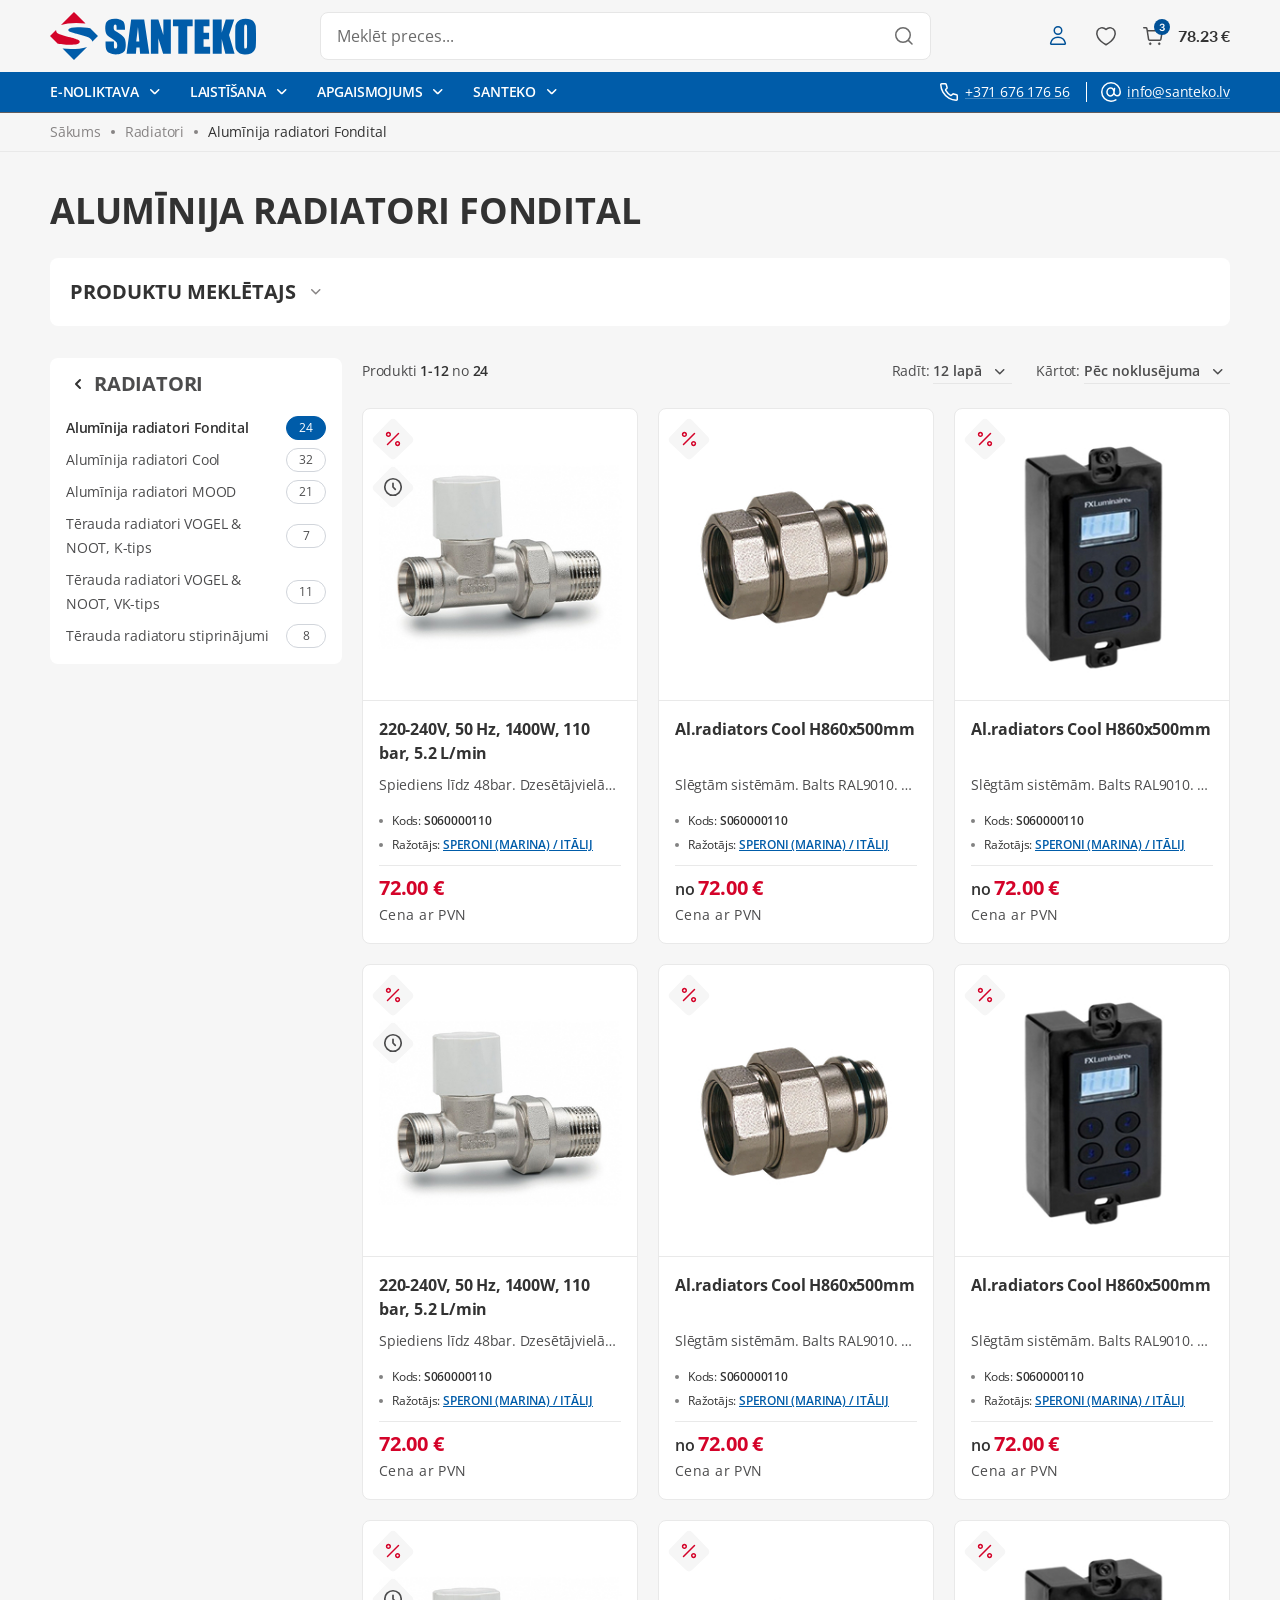
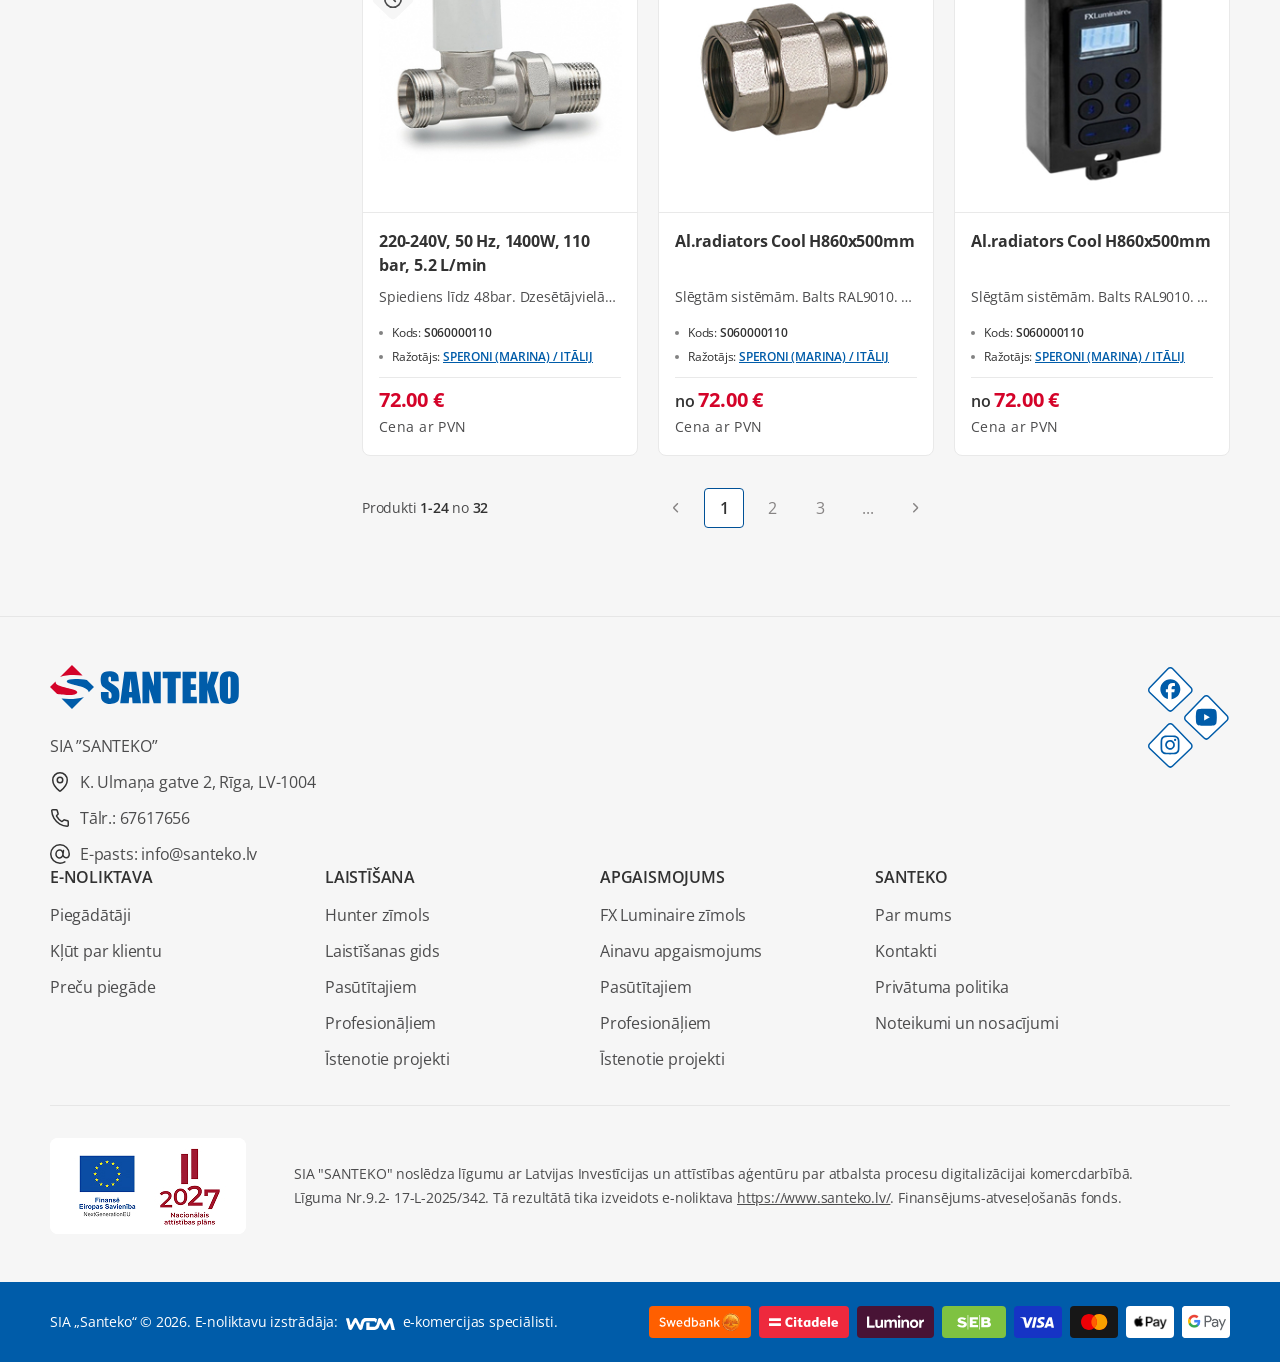
==== commit 7ed12aa5: "Enhance catalog page with product search and toolbar functionality - Added a product search componen" ====
--- a/catalog-page.html
+++ b/catalog-page.html
@@ -170,6 +170,67 @@
         </header>     
 
         <main id="main" class="site-main" role="main"> 
+            <nav class="breadcrumb woocommerce-breadcrumb" aria-label="Breadcrumb">
+                <div class="container">
+                    <a class="breadcrumb__link" href="#">Sākums</a>
+                    <span class="breadcrumb__separator"></span>
+                    <a class="breadcrumb__link" href="#">Radiatori</a>
+                    <span class="breadcrumb__separator"></span>
+                    <span class="breadcrumb__current">Alumīnija radiatori Fondital</span>
+                </div>
+            </nav>
+
+            <div class="container">
+                <h1 class="page-heading">ALUMĪNIJA RADIATORI FONDITAL</h1>
+
+                <div class="product-search">
+                    <button class="product-search__toggle" type="button">
+                        <span>PRODUKTU MEKLĒTAJS</span>
+                    </button>
+
+                    <div class="product-search__body">
+                        <div class="product-search__fields">
+                            <div class="form-group">
+                                <label>Produkta nosaukums</label>
+                                <input type="text" name="" class="input-text" placeholder="Ievadi produkta nosaukumu">
+                            </div>
+
+                            <div class="form-group">
+                                <label>Nomenklatūra</label>
+                                <input type="text" name="" class="input-text" value="" placeholder="20000903501xx">
+                            </div>
+
+                            <div class="form-group">
+                                <label for="supplier">Piegādātājs</label>
+
+                                <select name="supplier">
+                                    <option value="">Visi</option>
+                                    <option value="fondital" selected>Fondital</option>
+                                </select>
+                            </div>
+                        </div>
+
+                        <div class="product-search__tags">
+                            <div class="product-search__tags-list">
+                                <div class="product-search__tag product-search__tag--clear-all">
+                                    Notīrīt visus <button type="button" class="product-search__tag-remove"></button>
+                                </div>
+
+                                <div class="product-search__tag">
+                                    Zīmols: <strong>Fondital</strong> <button type="button" class="product-search__tag-remove"></button>
+                                </div>
+                                
+                                <div class="product-search__tag">
+                                    Nomenklatūra: <strong>20000903501xx</strong> <button type="button" class="product-search__tag-remove"></button>
+                                </div>
+                            </div>
+
+                            <button type="submit"class="btn btn-primary">MEKLĒT</button>
+                        </div>
+                    </div>
+                </div>
+            </div>
+
             <div class="container has-aside">
                 <aside class="sidebar">
                     <div class="widget category">
@@ -222,6 +283,41 @@
                 </aside>
 
                 <div class="content">
+                    <div class="toolbar toolbar--top">
+                        <div class="toolbar__result-count woocommerce-result-count">
+                            Produkti <strong>1-12</strong> no <strong>24</strong>
+                        </div>
+
+                        <div class="toolbar__controls">
+                            <div class="toolbar__per-page">
+                                <label class="toolbar__label" for="per-page">Radīt:</label>
+
+                                <form action="#" method="post">
+                                    <select class="toolbar__select" name="">
+                                        <option value="12" selected>12 lapā</option>
+                                        <option value="24">24 lapā</option>
+                                        <option value="36">36 lapā</option>
+                                    </select>
+                                </form>
+                            </div>
+                            
+                            <div class="toolbar__sorting">
+                                <label class="toolbar__label" for="orderby">Kārtot:</label>
+
+                                <form class="woocommerce-ordering" method="get">
+                                    <select class="toolbar__select orderby" id="orderby" name="orderby">
+                                        <option value="menu_order" selected>Pēc noklusējuma</option>
+                                        <option value="popularity">Pēc popularitātes</option>
+                                        <option value="rating">Pēc novērtējuma</option>
+                                        <option value="date">Pēc jaunākā</option>
+                                        <option value="price">Pēc cenas: no zemākās</option>
+                                        <option value="price-desc">Pēc cenas: no augstākās</option>
+                                    </select>
+                                </form>
+                            </div>
+                        </div>
+                    </div>
+
                     <div class="products-grid columns-3">
                         <div class="product-card">
                             <div class="product-card__media">
@@ -549,6 +645,23 @@
                                 </div>
                             </div>
                         </div>
+                    </div>
+
+                    <div class="toolbar toolbar--bottom">
+                        <div class="toolbar__result-count woocommerce-result-count">
+                            Produkti <strong>1-24</strong> no <strong>32</strong>
+                        </div>
+
+                        <nav class="woocommerce-pagination">
+                            <ul class="page-numbers">
+                                <li><a class="prev page-numbers" href="#"></a></li>
+                                <li><span class="page-numbers current">1</span></li>
+                                <li><a class="page-numbers" href="#">2</a></li>
+                                <li><a class="page-numbers" href="#">3</a></li>
+                                <li><span class="page-numbers dots">...</span></li>
+                                <li><a class="next page-numbers" href="#"></a></li>
+                            </ul>
+                        </nav>
                     </div>
                 </div>
             </div>
@@ -863,7 +976,9 @@
         <div class="content-overlay"></div>
 
         <!-- JS files -->
-        <script src="assets/bootstrap/dist/js/bootstrap.bundle.js"></script> 
+        <script src="assets/js/jquery.min.js"></script> 
+        <script src="assets/bootstrap/dist/js/bootstrap.bundle.js"></script>
+        <script src="assets/js/bootstrap-select.min.js"></script> 
         <script src="assets/js/swiper-bundle.min.js"></script> 
         <script src="assets/js/fancybox.min.js"></script> 
         <script src="assets/js/functions.js?v=1"></script>       
--- a/assets/css/style.css
+++ b/assets/css/style.css
@@ -10089,13 +10089,8 @@
 body.home #main-footer {
   background-color: #fff;
 }
-body:not(.home) main {
-  padding-top: 100px;
-}
-@media screen and (max-width: 991px) {
-  body:not(.home) main {
-    padding-top: 50px;
-  }
+body:not(.home) {
+  padding-top: 113px;
 }
 body.woocommerce-checkout main {
   padding-top: 0;
@@ -10216,12 +10211,10 @@
 }
 form label {
   display: block;
-  margin: 0 0 6px 0;
+  margin: 0 0 4px 0;
   font-size: 14px;
-  font-weight: 500;
-  line-height: 22.4px;
-  color: #251F1F;
-  text-align: left;
+  font-weight: 600;
+  color: #1B1B1B;
 }
 form .form-group {
   position: relative;
@@ -10506,9 +10499,10 @@
 
 .page-heading, .entry-title {
   position: relative;
-  margin: 0 0 40px 0;
-  line-height: 1.3;
-  font-size: 30px;
+  margin: 0 0 20px 0;
+  line-height: 54px;
+  font-size: 36px;
+  text-transform: uppercase;
 }
 
 .block-heading, .section-heading {
@@ -10872,13 +10866,14 @@
   width: 100%;
   height: 48px;
   padding: 0 50px 0 20px;
-  border: 1px solid #E9E9E7;
+  border: 1px solid #E6E6E6;
   background: #fff !important;
   font-weight: 400;
   font-size: 16px;
-  color: #202322;
+  color: #4C4C4D;
   outline: none !important;
-  border-radius: 10px;
+  text-transform: none;
+  border-radius: 8px;
 }
 .bootstrap-select .dropdown-toggle:active, .bootstrap-select .dropdown-toggle:focus {
   outline: none !important;
@@ -10890,16 +10885,16 @@
   height: 48px;
   font-weight: 400;
   font-size: 16px;
-  color: #202322;
+  color: #4C4C4D;
 }
 .bootstrap-select .dropdown-toggle.bs-placeholder .filter-option-inner-inner {
-  color: #202322;
+  color: #4C4C4D;
 }
 .bootstrap-select .dropdown-toggle::after {
   content: "";
   position: absolute;
   top: 0;
-  right: 20px;
+  right: 24px;
   bottom: 0;
   margin: auto 0;
   width: 10px;
@@ -10914,17 +10909,21 @@
 .bootstrap-select > .dropdown-menu {
   left: 0 !important;
   right: -1px !important;
+  width: -moz-max-content;
+  width: max-content;
   margin-top: 5px !important;
   background: #fff;
-  border: 1px solid #E9E9E7;
-  border-radius: 10px;
+  border: 1px solid #E6E6E6;
+  border-radius: 8px;
 }
 .bootstrap-select > .dropdown-menu .inner a {
   display: block;
   padding: 10px 20px;
-  color: #202322;
+  color: #4C4C4D;
   font-weight: 400;
   font-size: 15px;
+  white-space: normal;
+  word-break: break-word;
 }
 .bootstrap-select > .dropdown-menu .inner a.selected, .bootstrap-select > .dropdown-menu .inner a:hover {
   background-color: #F7F7F7;
@@ -11001,38 +11000,32 @@
 }
 
 .woocommerce-breadcrumb {
-  display: flex;
-  align-items: center;
-  gap: 0 5px;
-  flex-wrap: wrap;
-  margin: 0 0 44px 0;
+  padding: 8px 0;
+  margin: 0 0 32px 0;
+  border-bottom: 1px solid #E9E9E9;
   line-height: 22.4px;
   font-weight: 400;
   font-size: 14px;
-}
-@media screen and (max-width: 768px) {
-  .woocommerce-breadcrumb {
-    margin: 0 0 30px 0;
-  }
+  color: #323232;
+}
+.woocommerce-breadcrumb .container {
+  display: flex;
+  align-items: center;
+  flex-wrap: wrap;
 }
 .woocommerce-breadcrumb a {
-  color: rgba(37, 31, 31, 0.7);
+  color: #878484;
 }
 .woocommerce-breadcrumb a:hover {
-  color: #C0080B;
-}
-.woocommerce-breadcrumb .delimiter {
-  display: inline-flex;
-}
-.woocommerce-breadcrumb .delimiter::before {
-  content: "";
-  width: 20px;
-  height: 20px;
-  background: url("../images/icons/breadcrumb-arrow.svg") center center no-repeat;
-}
-.woocommerce-breadcrumb .last {
-  font-weight: 600;
-  color: #111;
+  color: #005CA9;
+}
+.woocommerce-breadcrumb .breadcrumb__separator {
+  flex-shrink: 0;
+  width: 4px;
+  height: 4px;
+  margin: 0 10px;
+  background-color: #878484;
+  border-radius: 50%;
 }
 
 .woocommerce-pagination {
@@ -11042,12 +11035,12 @@
   display: flex;
   align-items: center;
   justify-content: center;
-  gap: 0 5px;
+  gap: 0 8px;
 }
 .woocommerce-pagination .page-numbers li {
-  width: 32px;
-  height: 32px;
-  border-radius: 8px;
+  width: 40px;
+  height: 40px;
+  border-radius: 4px;
 }
 .woocommerce-pagination .page-numbers li .page-numbers, .woocommerce-pagination .page-numbers li .current {
   display: flex;
@@ -11055,30 +11048,39 @@
   justify-content: center;
   width: 100%;
   height: 100%;
+  border: 1px solid transparent;
   line-height: 16px;
   font-size: 16px;
-  color: #222;
-  border-radius: 8px;
+  color: #878484;
+  border-radius: 4px;
 }
 .woocommerce-pagination .page-numbers li .page-numbers:not(.next):hover, .woocommerce-pagination .page-numbers li .current:not(.next):hover {
-  background-color: #650002;
-  color: #fff;
+  background-color: #fff;
+  color: #323232;
 }
 .woocommerce-pagination .page-numbers li .page-numbers.dots, .woocommerce-pagination .page-numbers li .current.dots {
   width: auto;
   background: none !important;
-  color: #222 !important;
+  color: #878484 !important;
   cursor: default;
+}
+.woocommerce-pagination .page-numbers li .page-numbers.prev, .woocommerce-pagination .page-numbers li .current.prev {
+  background: url("../images/icons/pagination-prev-arrow.svg") center center no-repeat;
+}
+.woocommerce-pagination .page-numbers li .page-numbers.prev:hover, .woocommerce-pagination .page-numbers li .current.prev:hover {
+  background-color: #fff;
 }
 .woocommerce-pagination .page-numbers li .page-numbers.next, .woocommerce-pagination .page-numbers li .current.next {
   background: url("../images/icons/pagination-next-arrow.svg") center center no-repeat;
 }
 .woocommerce-pagination .page-numbers li .page-numbers.next:hover, .woocommerce-pagination .page-numbers li .current.next:hover {
-  background-color: #eee;
+  background-color: #fff;
 }
 .woocommerce-pagination .page-numbers li .current {
-  background-color: #650002;
-  color: #fff;
+  background-color: #fff;
+  border-color: #005197;
+  color: #323232;
+  font-weight: 600;
 }
 
 .modal-backdrop {
@@ -11463,7 +11465,7 @@
     position: absolute;
     top: 100%;
     left: 0;
-    height: 70px;
+    height: 13px;
     width: 200px;
   }
 }
@@ -11501,7 +11503,7 @@
 .site-header #site-navigation #primary-menu-list > li.menu-item-has-children .dropdown-menu {
   display: block;
   position: absolute;
-  top: calc(100% + 15px);
+  top: calc(100% + 10px);
   padding: 0;
   border: 0;
   background-color: #fff;
@@ -12421,6 +12423,120 @@
   padding-bottom: 60px;
 }
 
+.product-search {
+  padding: 0;
+  margin: 0 0 32px 0;
+  background-color: #fff;
+  border-radius: 8px;
+}
+.product-search__toggle {
+  display: flex;
+  justify-content: flex-start;
+  width: 100%;
+  padding: 20px;
+  border: 0;
+  background: transparent;
+  line-height: 28px;
+  font-size: 20px;
+  font-weight: 700;
+  color: #323232;
+  text-transform: uppercase;
+}
+.product-search__toggle span {
+  position: relative;
+  display: inline-flex;
+  padding-right: 25px;
+}
+.product-search__toggle span::after {
+  content: "";
+  position: absolute;
+  top: 50%;
+  right: 0;
+  width: 10px;
+  height: 6px;
+  background: url("../images/icons/product-search__toggle-arrow.svg") center center no-repeat;
+  transform: translateY(-50%);
+  transition: all 0.3s ease-in-out;
+}
+.product-search__body {
+  display: none;
+  padding: 0 20px;
+}
+.product-search__fields {
+  display: grid;
+  grid-template-columns: repeat(3, minmax(0, 1fr));
+  gap: 20px;
+  padding: 0 0 20px 0;
+}
+.product-search__fields label {
+  display: block;
+  margin: 0 0 4px 0;
+  font-size: 14px;
+  font-weight: 600;
+  color: #1B1B1B;
+}
+.product-search__tags {
+  display: flex;
+  align-items: center;
+  justify-content: space-between;
+  gap: 0 30px;
+  padding: 20px 0;
+  border-top: 1px solid #E6E6E6;
+}
+.product-search__tags-list {
+  display: flex;
+}
+.product-search__tags button {
+  padding: 0;
+  border: 0;
+  background: transparent;
+}
+.product-search__tag {
+  display: flex;
+  align-items: center;
+  gap: 0;
+  font-size: 14px;
+}
+.product-search__tag--clear-all {
+  font-weight: 600;
+  color: #323232;
+}
+.product-search__tag-remove {
+  flex-shrink: 0;
+  width: 24px;
+  height: 24px;
+  margin: 0 0 0 4px;
+  background: url("../images/icons/product-search__tag-remove-icon.svg") center center no-repeat !important;
+  cursor: pointer;
+  transition: all 0.3s ease-in-out;
+}
+.product-search__tag-remove:hover {
+  opacity: 0.85;
+}
+.product-search__tag strong {
+  margin-left: 4px;
+  font-weight: 600;
+  color: #005CA9;
+}
+.product-search__tag:not(:last-child)::after {
+  content: "";
+  flex-shrink: 0;
+  margin: 0 12px;
+  width: 1px;
+  height: 24px;
+  background-color: #E6E6E6;
+}
+.product-search button[type=submit],
+.product-search input[type=submit] {
+  padding: 0 24px;
+}
+.product-search.opened .product-search__toggle span::after {
+  transform: translateY(-50%) rotate(-180deg);
+}
+.product-search.opened .product-search__body {
+  display: block;
+}
+
 .products-grid {
   display: grid;
   gap: 20px;
@@ -12513,6 +12629,66 @@
   border-color: #005CA9;
   background-color: #005CA9;
   color: #fff;
+}
+
+.toolbar {
+  display: flex;
+  align-items: center;
+  gap: 0 30px;
+  justify-content: space-between;
+  margin: 0 0 24px 0;
+  font-size: 14px;
+}
+.toolbar .woocommerce-result-count strong {
+  font-weight: 600;
+  color: #323232;
+}
+.toolbar__controls {
+  display: flex;
+  gap: 0 24px;
+}
+.toolbar__controls > div {
+  display: flex;
+  align-items: center;
+  gap: 0 4px;
+}
+.toolbar .bootstrap-select {
+  width: auto !important;
+}
+.toolbar .bootstrap-select .dropdown-toggle {
+  position: relative;
+  width: 100%;
+  height: 24px;
+  padding: 0 30px 0 0;
+  border: 0;
+  border-bottom: 1px solid #E6E6E6;
+  background: transparent !important;
+  color: #4C4C4D;
+  font-weight: 600;
+  font-size: 14px;
+  border-radius: 0;
+}
+.toolbar .bootstrap-select .dropdown-toggle::after {
+  right: 7px;
+}
+.toolbar .bootstrap-select .dropdown-toggle .filter-option-inner-inner {
+  height: 100%;
+  font-weight: 600;
+  font-size: 14px;
+}
+.toolbar .bootstrap-select .dropdown-toggle.show::after {
+  transform: rotate(-180deg);
+}
+.toolbar--bottom:has(.woocommerce-pagination) {
+  display: grid;
+  grid-template-columns: 1fr auto 1fr;
+  align-items: center;
+}
+.toolbar--bottom:has(.woocommerce-pagination) .toolbar__result-count {
+  justify-self: start;
+}
+.toolbar--bottom:has(.woocommerce-pagination) .woocommerce-pagination {
+  justify-self: center;
 }
 
 .cart-widget-side {
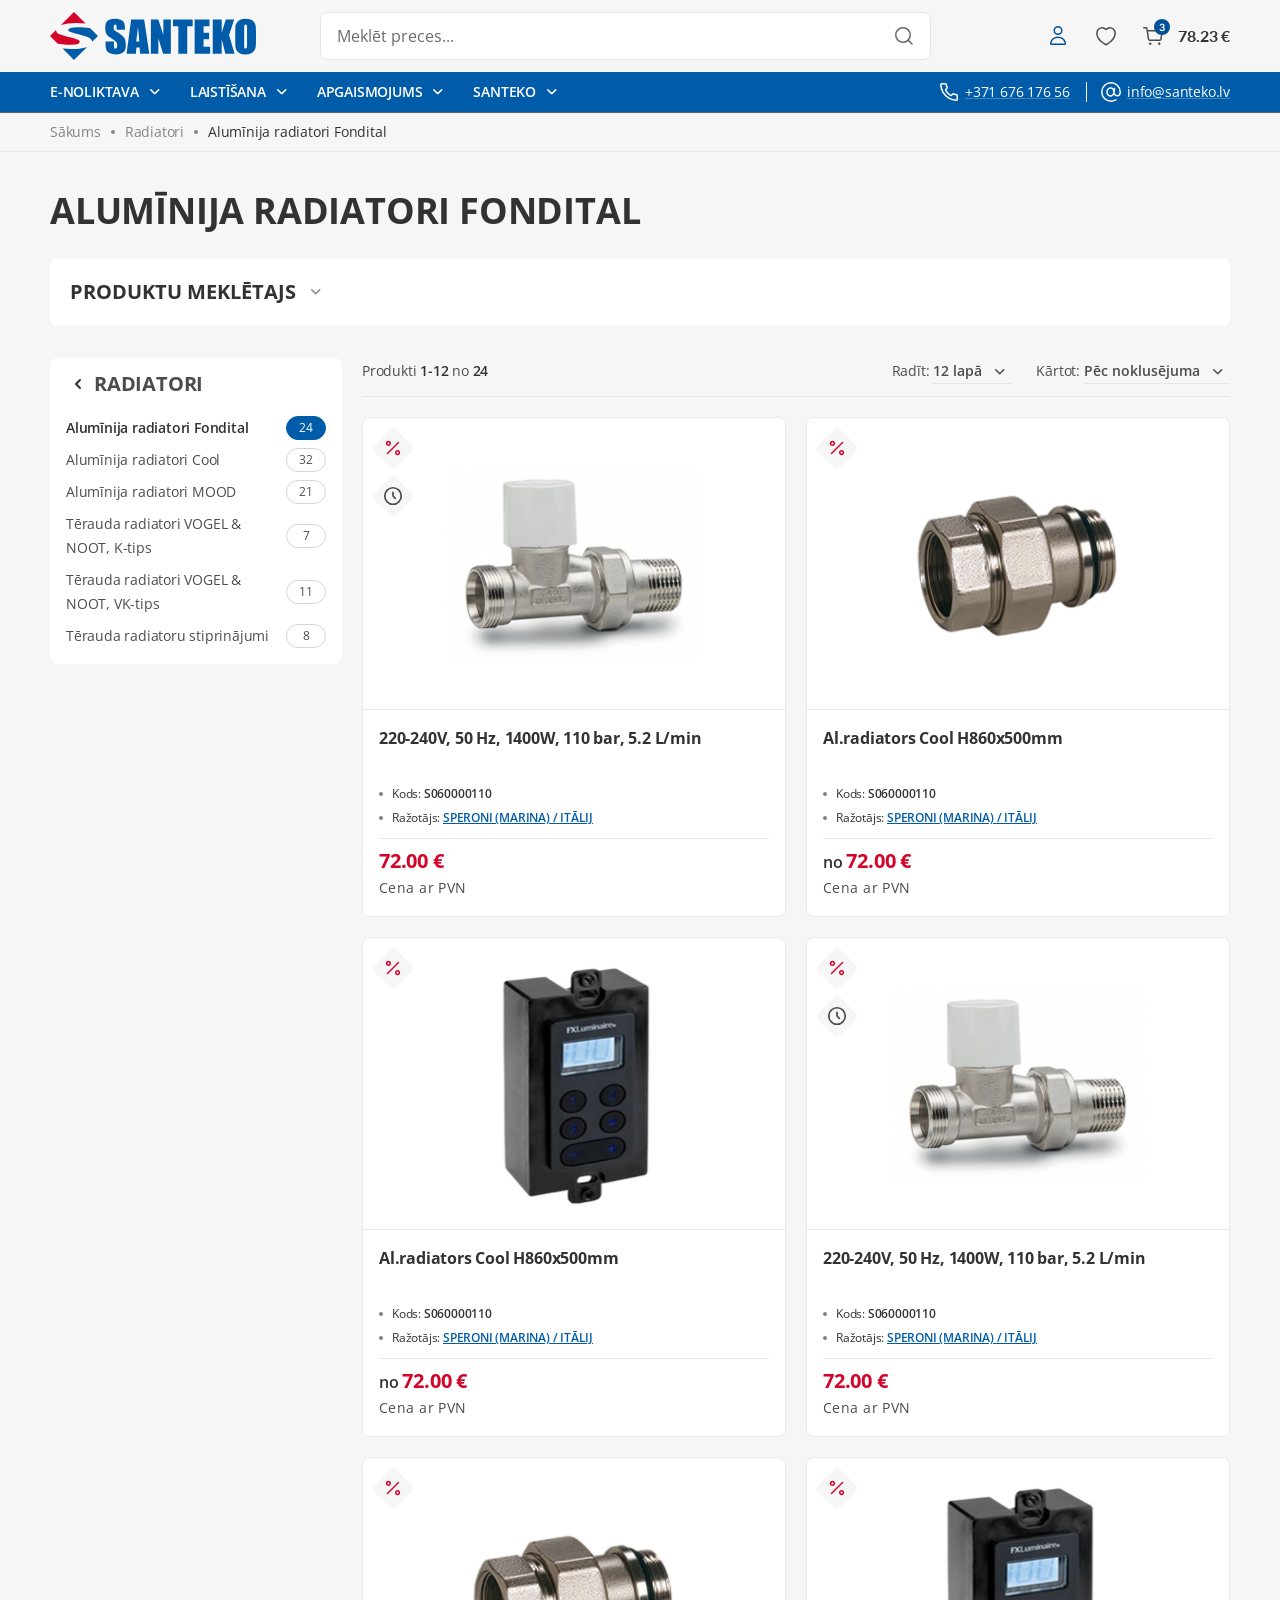
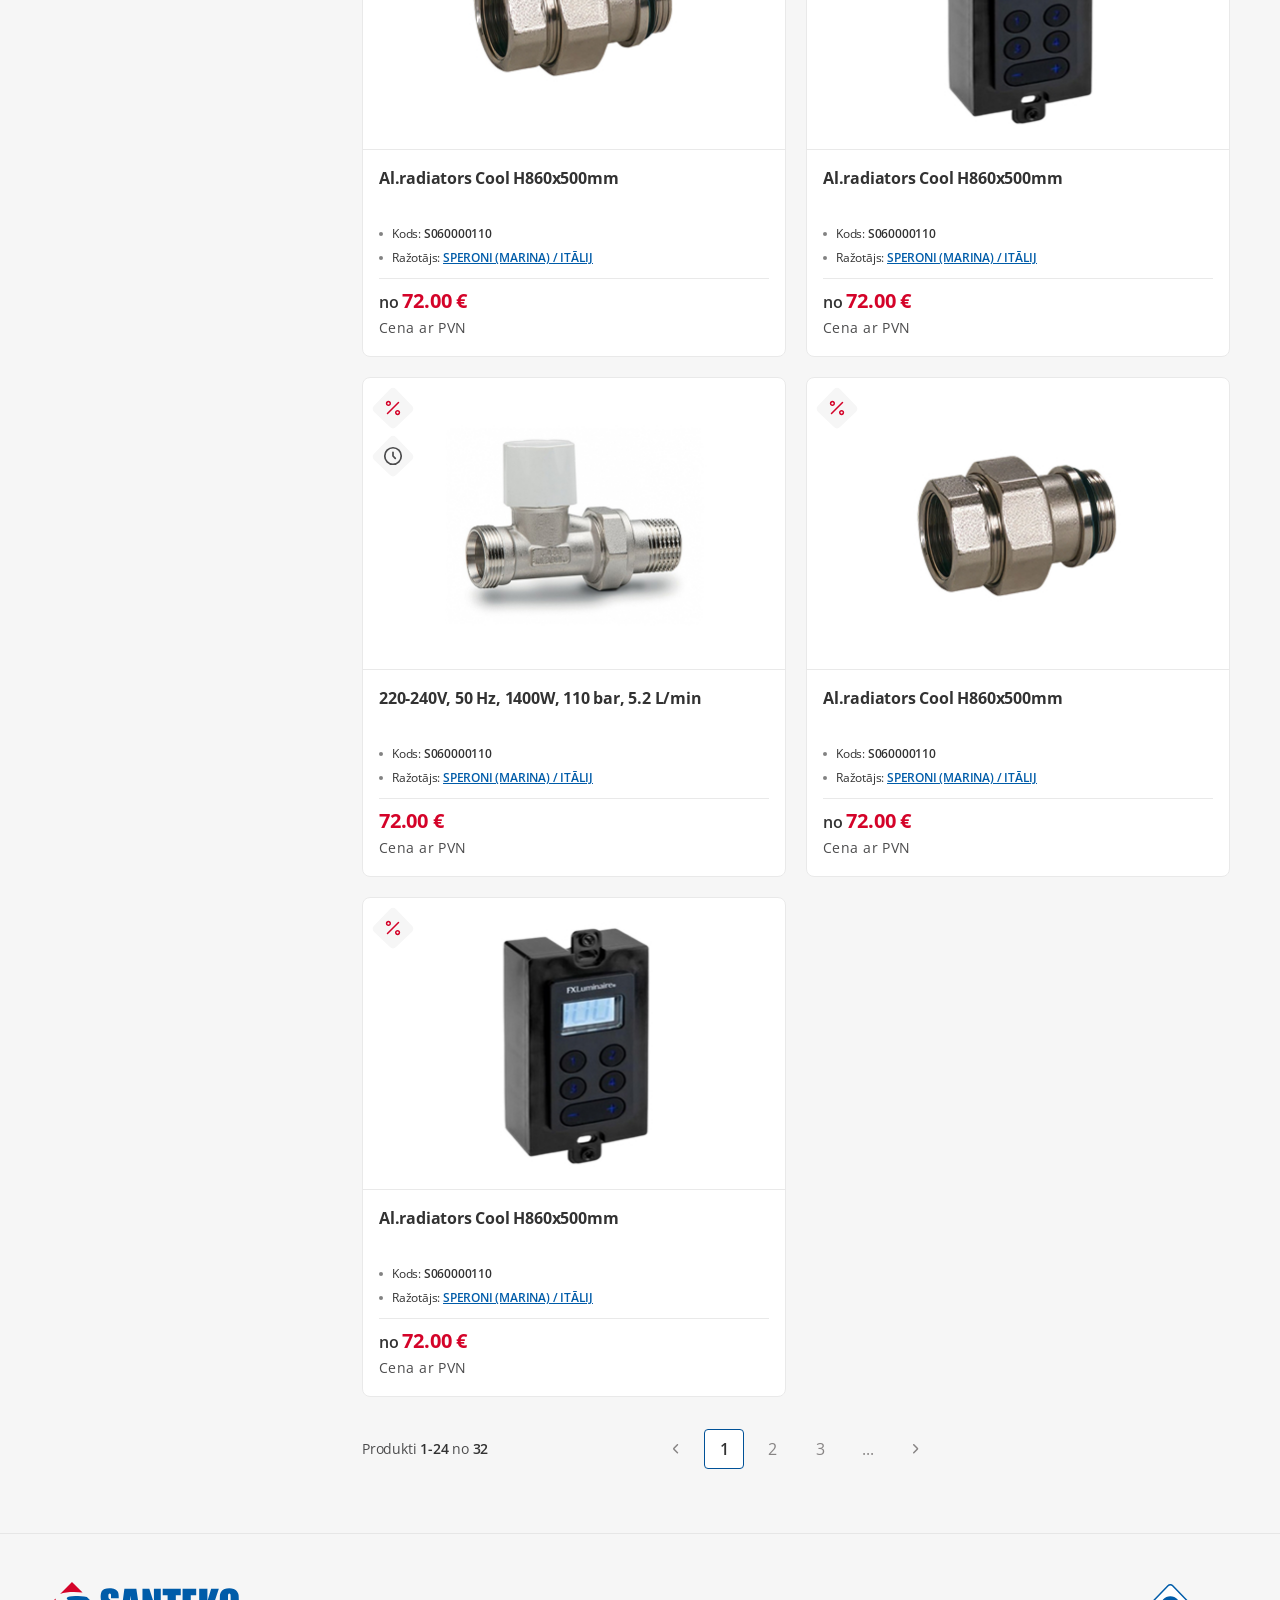
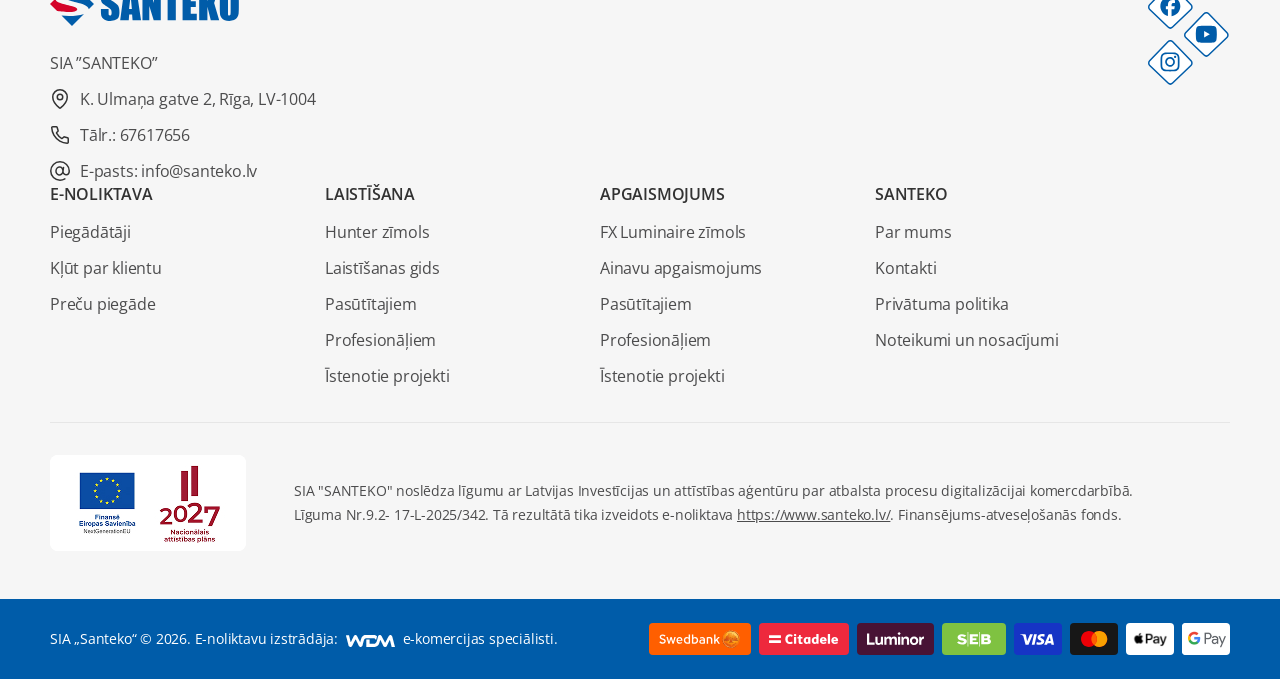
==== commit 6494d764: "home page and catalog desktop / mobile" ====
--- a/catalog-page.html
+++ b/catalog-page.html
@@ -334,6 +334,14 @@
                                         <img src="assets/images/icons/product-card__badges-delivery-icon.svg" alt="">
                                     </div>
                                 </div>
+
+                                <div class="yith-wcwl-add-to-wishlist">
+                                    <div class="yith-wcwl-add-button">
+                                        <a href="#" class="add_to_wishlist" data-product-id="123" data-product-type="simple" rel="nofollow">
+                                        <i class="yith-wcwl-icon fa fa-heart-o"></i>
+                                        </a>
+                                    </div>
+                                </div>
                             </div>
 
                             <div class="product-card__body">
@@ -341,7 +349,136 @@
                                     <a href="#">220-240V, 50 Hz, 1400W, 110 bar, 5.2 L/min</a>
                                 </h3>
 
-                                <p class="product-card__description">Spiediens līdz 48bar. Dzesētājvielām: R-32, R-125, R-134a, R-290, R-404A</p>
+                                <ul class="product-card__meta">
+                                    <li>Kods: <strong>S060000110</strong></li>
+                                    <li>Ražotājs: <a class="product-card__meta-link" href="#">Speroni (Marina) / Itālij</a></li>
+                                </ul>
+
+                                <div class="product-card__price-holder">
+                                    <span class="product-card__price product-card__price--discount">
+                                    <span>72.00 €</span>
+                                    </span>
+
+                                    <span class="product-card__price-info">Cena ar PVN</span>
+                                </div>
+                                
+                                <a href="#" class="add_to_cart_button button" data-product_id="123">SKATĪT</a>
+                            </div>
+                        </div>
+
+                        <div class="product-card">
+                            <div class="product-card__media">
+                                <a class="product-card__media-image" href="#">
+                                    <img src="assets/images/product-card__image-2.jpg" alt="">
+                                </a>
+
+                                <div class="product-card__badges">
+                                    <div class="product-card__badge product-card__badge--promo">
+                                        <img src="assets/images/icons/product-card__badges-discount-icon.svg" alt="">
+                                    </div>
+                                </div>
+
+                                <div class="yith-wcwl-add-to-wishlist">
+                                    <div class="yith-wcwl-add-button">
+                                        <a href="#" class="add_to_wishlist" data-product-id="124" data-product-type="simple" rel="nofollow">
+                                        <i class="yith-wcwl-icon fa fa-heart-o"></i>
+                                        </a>
+                                    </div>
+                                </div>
+                            </div>
+
+                            <div class="product-card__body">
+                                <h3 class="product-card__title">
+                                    <a href="#">Al.radiators Cool H860x500mm</a>
+                                </h3>
+
+                                <ul class="product-card__meta">
+                                    <li>Kods: <strong>S060000110</strong></li>
+                                    <li>Ražotājs: <a class="product-card__meta-link" href="#">Speroni (Marina) / Itālij</a></li>
+                                </ul>
+
+                                <div class="product-card__price-holder">
+                                    <span class="product-card__price product-card__price--discount">
+                                    no <span>72.00 €</span>
+                                    </span>
+                                    <span class="product-card__price-info">Cena ar PVN</span>
+                                </div>
+
+                                <a href="#" class="add_to_cart_button button" data-product_id="124">SKATĪT</a>
+                            </div>
+                        </div>
+
+                        <div class="product-card">
+                            <div class="product-card__media">
+                                <a class="product-card__media-image" href="#">
+                                    <img src="assets/images/product-card__image-3.jpg" alt="">
+                                </a>
+
+                                <div class="product-card__badges">
+                                    <div class="product-card__badge product-card__badge--promo">
+                                        <img src="assets/images/icons/product-card__badges-discount-icon.svg" alt="">
+                                    </div>
+                                </div>
+
+                                <div class="yith-wcwl-add-to-wishlist">
+                                    <div class="yith-wcwl-add-button">
+                                        <a href="#" class="add_to_wishlist" data-product-id="125" data-product-type="simple" rel="nofollow">
+                                        <i class="yith-wcwl-icon fa fa-heart-o"></i>
+                                        </a>
+                                    </div>
+                                </div>
+                            </div>
+
+                            <div class="product-card__body">
+                                <h3 class="product-card__title">
+                                    <a href="#">Al.radiators Cool H860x500mm</a>
+                                </h3>
+
+                                <ul class="product-card__meta">
+                                    <li>Kods: <strong>S060000110</strong></li>
+                                    <li>Ražotājs: <a class="product-card__meta-link" href="#">Speroni (Marina) / Itālij</a></li>
+                                </ul>
+
+                                <div class="product-card__price-holder">
+                                    <span class="product-card__price product-card__price--discount">
+                                    no <span>72.00 €</span>
+                                    </span>
+                                    <span class="product-card__price-info">Cena ar PVN</span>
+                                </div>
+
+                                <a href="#" class="add_to_cart_button button" data-product_id="125">SKATĪT</a>
+                            </div>
+                        </div>
+
+                        <div class="product-card">
+                            <div class="product-card__media">
+                                <a class="product-card__media-image" href="#">
+                                    <img src="assets/images/product-card__image-1.jpg" alt="">
+                                </a>
+
+                                <div class="product-card__badges">
+                                    <div class="product-card__badge product-card__badge--promo">
+                                        <img src="assets/images/icons/product-card__badges-discount-icon.svg" alt="">
+                                    </div>
+
+                                    <div class="product-card__badge product-card__badge--delivery">
+                                        <img src="assets/images/icons/product-card__badges-delivery-icon.svg" alt="">
+                                    </div>
+                                </div>
+
+                                <div class="yith-wcwl-add-to-wishlist">
+                                    <div class="yith-wcwl-add-button">
+                                        <a href="#" class="add_to_wishlist" data-product-id="126" data-product-type="simple" rel="nofollow">
+                                        <i class="yith-wcwl-icon fa fa-heart-o"></i>
+                                        </a>
+                                    </div>
+                                </div>
+                            </div>
+
+                            <div class="product-card__body">
+                                <h3 class="product-card__title">
+                                    <a href="#">220-240V, 50 Hz, 1400W, 110 bar, 5.2 L/min</a>
+                                </h3>
 
                                 <ul class="product-card__meta">
                                     <li>Kods: <strong>S060000110</strong></li>
@@ -352,9 +489,11 @@
                                     <span class="product-card__price product-card__price--discount">
                                         <span>72.00 €</span>
                                     </span>
-                                    
+
                                     <span class="product-card__price-info">Cena ar PVN</span>
                                 </div>
+
+                                <a href="#" class="add_to_cart_button button" data-product_id="126">SKATĪT</a>
                             </div>
                         </div>
 
@@ -369,6 +508,14 @@
                                         <img src="assets/images/icons/product-card__badges-discount-icon.svg" alt="">
                                     </div>
                                 </div>
+
+                                <div class="yith-wcwl-add-to-wishlist">
+                                    <div class="yith-wcwl-add-button">
+                                        <a href="#" class="add_to_wishlist" data-product-id="127" data-product-type="simple" rel="nofollow">
+                                        <i class="yith-wcwl-icon fa fa-heart-o"></i>
+                                        </a>
+                                    </div>
+                                </div>
                             </div>
 
                             <div class="product-card__body">
@@ -376,8 +523,6 @@
                                     <a href="#">Al.radiators Cool H860x500mm</a>
                                 </h3>
 
-                                <p class="product-card__description">Slēgtām sistēmām. Balts RAL9010. Krāsu versijām +45% piecenojums. Citi pi eejamie platumi 400, 450, 550, 600mm.</p>
-
                                 <ul class="product-card__meta">
                                     <li>Kods: <strong>S060000110</strong></li>
                                     <li>Ražotājs: <a class="product-card__meta-link" href="#">Speroni (Marina) / Itālij</a></li>
@@ -385,11 +530,13 @@
 
                                 <div class="product-card__price-holder">
                                     <span class="product-card__price product-card__price--discount">
-                                        no <span>72.00 €</span>
+                                    no <span>72.00 €</span>
                                     </span>
-                                    
+
                                     <span class="product-card__price-info">Cena ar PVN</span>
                                 </div>
+
+                                <a href="#" class="add_to_cart_button button" data-product_id="127">SKATĪT</a>
                             </div>
                         </div>
 
@@ -404,6 +551,14 @@
                                         <img src="assets/images/icons/product-card__badges-discount-icon.svg" alt="">
                                     </div>
                                 </div>
+
+                                <div class="yith-wcwl-add-to-wishlist">
+                                    <div class="yith-wcwl-add-button">
+                                        <a href="#" class="add_to_wishlist" data-product-id="128" data-product-type="simple" rel="nofollow">
+                                            <i class="yith-wcwl-icon fa fa-heart-o"></i>
+                                        </a>
+                                    </div>
+                                </div>
                             </div>
 
                             <div class="product-card__body">
@@ -411,8 +566,6 @@
                                     <a href="#">Al.radiators Cool H860x500mm</a>
                                 </h3>
 
-                                <p class="product-card__description">Slēgtām sistēmām. Balts RAL9010. Krāsu versijām +45% piecenojums. Citi pi eejamie platumi 400, 450, 550, 600mm.</p>
-
                                 <ul class="product-card__meta">
                                     <li>Kods: <strong>S060000110</strong></li>
                                     <li>Ražotājs: <a class="product-card__meta-link" href="#">Speroni (Marina) / Itālij</a></li>
@@ -420,11 +573,12 @@
 
                                 <div class="product-card__price-holder">
                                     <span class="product-card__price product-card__price--discount">
-                                        no <span>72.00 €</span>
+                                    no <span>72.00 €</span>
                                     </span>
-                                    
                                     <span class="product-card__price-info">Cena ar PVN</span>
                                 </div>
+
+                                <a href="#" class="add_to_cart_button button" data-product_id="128">SKATĪT</a>
                             </div>
                         </div>
 
@@ -443,6 +597,14 @@
                                         <img src="assets/images/icons/product-card__badges-delivery-icon.svg" alt="">
                                     </div>
                                 </div>
+
+                                <div class="yith-wcwl-add-to-wishlist">
+                                    <div class="yith-wcwl-add-button">
+                                        <a href="#" class="add_to_wishlist" data-product-id="129" data-product-type="simple" rel="nofollow">
+                                        <i class="yith-wcwl-icon fa fa-heart-o"></i>
+                                        </a>
+                                    </div>
+                                </div>
                             </div>
 
                             <div class="product-card__body">
@@ -450,8 +612,6 @@
                                     <a href="#">220-240V, 50 Hz, 1400W, 110 bar, 5.2 L/min</a>
                                 </h3>
 
-                                <p class="product-card__description">Spiediens līdz 48bar. Dzesētājvielām: R-32, R-125, R-134a, R-290, R-404A</p>
-
                                 <ul class="product-card__meta">
                                     <li>Kods: <strong>S060000110</strong></li>
                                     <li>Ražotājs: <a class="product-card__meta-link" href="#">Speroni (Marina) / Itālij</a></li>
@@ -459,11 +619,13 @@
 
                                 <div class="product-card__price-holder">
                                     <span class="product-card__price product-card__price--discount">
-                                        <span>72.00 €</span>
+                                    <span>72.00 €</span>
                                     </span>
-                                    
+
                                     <span class="product-card__price-info">Cena ar PVN</span>
                                 </div>
+
+                                <a href="#" class="add_to_cart_button button" data-product_id="129">SKATĪT</a>
                             </div>
                         </div>
 
@@ -478,6 +640,14 @@
                                         <img src="assets/images/icons/product-card__badges-discount-icon.svg" alt="">
                                     </div>
                                 </div>
+
+                                <div class="yith-wcwl-add-to-wishlist">
+                                    <div class="yith-wcwl-add-button">
+                                        <a href="#" class="add_to_wishlist" data-product-id="130" data-product-type="simple" rel="nofollow">
+                                        <i class="yith-wcwl-icon fa fa-heart-o"></i>
+                                        </a>
+                                    </div>
+                                </div>
                             </div>
 
                             <div class="product-card__body">
@@ -485,8 +655,6 @@
                                     <a href="#">Al.radiators Cool H860x500mm</a>
                                 </h3>
 
-                                <p class="product-card__description">Slēgtām sistēmām. Balts RAL9010. Krāsu versijām +45% piecenojums. Citi pi eejamie platumi 400, 450, 550, 600mm.</p>
-
                                 <ul class="product-card__meta">
                                     <li>Kods: <strong>S060000110</strong></li>
                                     <li>Ražotājs: <a class="product-card__meta-link" href="#">Speroni (Marina) / Itālij</a></li>
@@ -494,11 +662,12 @@
 
                                 <div class="product-card__price-holder">
                                     <span class="product-card__price product-card__price--discount">
-                                        no <span>72.00 €</span>
+                                    no <span>72.00 €</span>
                                     </span>
-                                    
                                     <span class="product-card__price-info">Cena ar PVN</span>
                                 </div>
+
+                                <a href="#" class="add_to_cart_button button" data-product_id="130">SKATĪT</a>
                             </div>
                         </div>
 
@@ -513,6 +682,14 @@
                                         <img src="assets/images/icons/product-card__badges-discount-icon.svg" alt="">
                                     </div>
                                 </div>
+
+                                <div class="yith-wcwl-add-to-wishlist">
+                                    <div class="yith-wcwl-add-button">
+                                        <a href="#" class="add_to_wishlist" data-product-id="131" data-product-type="simple" rel="nofollow">
+                                        <i class="yith-wcwl-icon fa fa-heart-o"></i>
+                                        </a>
+                                    </div>
+                                </div>
                             </div>
 
                             <div class="product-card__body">
@@ -520,8 +697,6 @@
                                     <a href="#">Al.radiators Cool H860x500mm</a>
                                 </h3>
 
-                                <p class="product-card__description">Slēgtām sistēmām. Balts RAL9010. Krāsu versijām +45% piecenojums. Citi pi eejamie platumi 400, 450, 550, 600mm.</p>
-
                                 <ul class="product-card__meta">
                                     <li>Kods: <strong>S060000110</strong></li>
                                     <li>Ražotājs: <a class="product-card__meta-link" href="#">Speroni (Marina) / Itālij</a></li>
@@ -529,120 +704,12 @@
 
                                 <div class="product-card__price-holder">
                                     <span class="product-card__price product-card__price--discount">
-                                        no <span>72.00 €</span>
+                                    no <span>72.00 €</span>
                                     </span>
-                                    
                                     <span class="product-card__price-info">Cena ar PVN</span>
                                 </div>
-                            </div>
-                        </div>
-
-                                                <div class="product-card">
-                            <div class="product-card__media">
-                                <a class="product-card__media-image" href="#">
-                                    <img src="assets/images/product-card__image-1.jpg" alt="">
-                                </a>
-
-                                <div class="product-card__badges">
-                                    <div class="product-card__badge product-card__badge--promo">
-                                        <img src="assets/images/icons/product-card__badges-discount-icon.svg" alt="">
-                                    </div>
-
-                                    <div class="product-card__badge product-card__badge--delivery">
-                                        <img src="assets/images/icons/product-card__badges-delivery-icon.svg" alt="">
-                                    </div>
-                                </div>
-                            </div>
-
-                            <div class="product-card__body">
-                                <h3 class="product-card__title">
-                                    <a href="#">220-240V, 50 Hz, 1400W, 110 bar, 5.2 L/min</a>
-                                </h3>
-
-                                <p class="product-card__description">Spiediens līdz 48bar. Dzesētājvielām: R-32, R-125, R-134a, R-290, R-404A</p>
-
-                                <ul class="product-card__meta">
-                                    <li>Kods: <strong>S060000110</strong></li>
-                                    <li>Ražotājs: <a class="product-card__meta-link" href="#">Speroni (Marina) / Itālij</a></li>
-                                </ul>
-
-                                <div class="product-card__price-holder">
-                                    <span class="product-card__price product-card__price--discount">
-                                        <span>72.00 €</span>
-                                    </span>
-                                    
-                                    <span class="product-card__price-info">Cena ar PVN</span>
-                                </div>
-                            </div>
-                        </div>
-
-                        <div class="product-card">
-                            <div class="product-card__media">
-                                <a class="product-card__media-image" href="#">
-                                    <img src="assets/images/product-card__image-2.jpg" alt="">
-                                </a>
-
-                                <div class="product-card__badges">
-                                    <div class="product-card__badge product-card__badge--promo">
-                                        <img src="assets/images/icons/product-card__badges-discount-icon.svg" alt="">
-                                    </div>
-                                </div>
-                            </div>
-
-                            <div class="product-card__body">
-                                <h3 class="product-card__title">
-                                    <a href="#">Al.radiators Cool H860x500mm</a>
-                                </h3>
-
-                                <p class="product-card__description">Slēgtām sistēmām. Balts RAL9010. Krāsu versijām +45% piecenojums. Citi pi eejamie platumi 400, 450, 550, 600mm.</p>
-
-                                <ul class="product-card__meta">
-                                    <li>Kods: <strong>S060000110</strong></li>
-                                    <li>Ražotājs: <a class="product-card__meta-link" href="#">Speroni (Marina) / Itālij</a></li>
-                                </ul>
-
-                                <div class="product-card__price-holder">
-                                    <span class="product-card__price product-card__price--discount">
-                                        no <span>72.00 €</span>
-                                    </span>
-                                    
-                                    <span class="product-card__price-info">Cena ar PVN</span>
-                                </div>
-                            </div>
-                        </div>
-
-                        <div class="product-card">
-                            <div class="product-card__media">
-                                <a class="product-card__media-image" href="#">
-                                    <img src="assets/images/product-card__image-3.jpg" alt="">
-                                </a>
-
-                                <div class="product-card__badges">
-                                    <div class="product-card__badge product-card__badge--promo">
-                                        <img src="assets/images/icons/product-card__badges-discount-icon.svg" alt="">
-                                    </div>
-                                </div>
-                            </div>
-
-                            <div class="product-card__body">
-                                <h3 class="product-card__title">
-                                    <a href="#">Al.radiators Cool H860x500mm</a>
-                                </h3>
-
-                                <p class="product-card__description">Slēgtām sistēmām. Balts RAL9010. Krāsu versijām +45% piecenojums. Citi pi eejamie platumi 400, 450, 550, 600mm.</p>
-
-                                <ul class="product-card__meta">
-                                    <li>Kods: <strong>S060000110</strong></li>
-                                    <li>Ražotājs: <a class="product-card__meta-link" href="#">Speroni (Marina) / Itālij</a></li>
-                                </ul>
-
-                                <div class="product-card__price-holder">
-                                    <span class="product-card__price product-card__price--discount">
-                                        no <span>72.00 €</span>
-                                    </span>
-                                    
-                                    <span class="product-card__price-info">Cena ar PVN</span>
-                                </div>
+
+                                <a href="#" class="add_to_cart_button button" data-product_id="131">SKATĪT</a>
                             </div>
                         </div>
                     </div>
--- a/assets/css/style.css
+++ b/assets/css/style.css
@@ -10070,27 +10070,27 @@
   overflow-x: hidden;
 }
 
-body {
-  padding-top: 145px;
-}
-@media screen and (max-width: 1120px) {
-  body {
-    padding-top: 127px;
-  }
-}
 @media screen and (max-width: 991px) {
   body {
     overflow: hidden;
   }
 }
 body.home {
+  padding-top: 145px;
   background-color: #fff;
 }
-body.home #main-footer {
-  background-color: #fff;
+@media screen and (max-width: 991px) {
+  body.home {
+    padding-top: 191px;
+  }
 }
 body:not(.home) {
   padding-top: 113px;
+}
+@media screen and (max-width: 991px) {
+  body:not(.home) {
+    padding-top: 167px;
+  }
 }
 body.woocommerce-checkout main {
   padding-top: 0;
@@ -10195,9 +10195,19 @@
   display: flex;
   gap: 0 20px;
 }
+@media screen and (max-width: 991px) {
+  .container.has-aside {
+    flex-direction: column;
+    gap: 18px 0;
+  }
+}
 .container.has-aside .sidebar {
   flex-shrink: 0;
-  width: 292px;
+}
+@media screen and (min-width: 992px) {
+  .container.has-aside .sidebar {
+    width: 292px;
+  }
 }
 .container.has-aside .content {
   flex-grow: 1;
@@ -10504,6 +10514,12 @@
   font-size: 36px;
   text-transform: uppercase;
 }
+@media screen and (max-width: 991px) {
+  .page-heading, .entry-title {
+    line-height: 40px;
+    font-size: 28px;
+  }
+}
 
 .block-heading, .section-heading {
   margin: 0 0 20px 0;
@@ -10513,13 +10529,34 @@
   text-align: center;
   text-transform: uppercase;
 }
+@media screen and (max-width: 1199px) {
+  .block-heading, .section-heading {
+    text-align: left;
+  }
+}
+@media screen and (max-width: 991px) {
+  .block-heading, .section-heading {
+    font-size: 26px;
+  }
+}
 
 .block-heading-holder, .section-heading-holder, .page-heading-holder {
   display: flex;
-  align-items: center;
-  justify-content: space-between;
   gap: 0 30px;
   margin: 0 0 20px 0;
+}
+@media screen and (min-width: 1200px) {
+  .block-heading-holder, .section-heading-holder, .page-heading-holder {
+    align-items: center;
+    justify-content: space-between;
+  }
+}
+@media screen and (max-width: 1199px) {
+  .block-heading-holder, .section-heading-holder, .page-heading-holder {
+    flex-direction: column;
+    gap: 8px 0;
+    text-align: left;
+  }
 }
 .block-heading-holder .block-heading, .block-heading-holder .section-heading, .block-heading-holder .page-heading, .section-heading-holder .block-heading, .section-heading-holder .section-heading, .section-heading-holder .page-heading, .page-heading-holder .block-heading, .page-heading-holder .section-heading, .page-heading-holder .page-heading {
   margin: 0;
@@ -10541,6 +10578,12 @@
   font-weight: 600;
   color: #4C4C4D;
   text-transform: uppercase;
+}
+@media screen and (max-width: 991px) {
+  .block-heading-holder .sub-heading, .section-heading-holder .sub-heading, .page-heading-holder .sub-heading {
+    line-height: 32px;
+    font-size: 18px;
+  }
 }
 .block-heading-holder .rating, .section-heading-holder .rating, .page-heading-holder .rating {
   width: 141px;
@@ -11008,6 +11051,11 @@
   font-size: 14px;
   color: #323232;
 }
+@media screen and (max-width: 991px) {
+  .woocommerce-breadcrumb {
+    border-top: 1px solid #E9E9E9;
+  }
+}
 .woocommerce-breadcrumb .container {
   display: flex;
   align-items: center;
@@ -11096,15 +11144,33 @@
   gap: 20px;
 }
 .home-hero__banners-left-side {
-  width: calc(100% - 396px);
   border-radius: 10px;
+}
+@media screen and (min-width: 992px) {
+  .home-hero__banners-left-side {
+    width: calc(100% - 396px);
+  }
+}
+@media screen and (max-width: 991px) {
+  .home-hero__banners-left-side {
+    width: 100%;
+  }
 }
 .home-hero__banners-right-side {
   display: flex;
   flex-direction: column;
   gap: 20px 0;
   flex-shrink: 0;
-  width: 396px;
+}
+@media screen and (min-width: 992px) {
+  .home-hero__banners-right-side {
+    width: 396px;
+  }
+}
+@media screen and (max-width: 991px) {
+  .home-hero__banners-right-side {
+    display: none;
+  }
 }
 .home-hero__banner {
   display: flex;
@@ -11113,12 +11179,54 @@
   font-size: 20px;
   border-radius: 10px;
 }
+@media screen and (max-width: 1299px) {
+  .home-hero__banner {
+    font-size: 16px;
+  }
+}
 .home-hero__banner--large {
+  position: relative;
   height: 100%;
   padding: 50px;
 }
+.home-hero__banner--large .home-hero__banner-image {
+  position: absolute;
+  top: 0;
+  left: 0;
+  height: 100%;
+  width: 100%;
+}
+.home-hero__banner--large .home-hero__banner-image img {
+  width: 100%;
+  height: 100%;
+  -o-object-fit: cover;
+     object-fit: cover;
+}
+@media screen and (max-width: 991px) {
+  .home-hero__banner--large {
+    min-height: 600px;
+    padding: 50px;
+  }
+}
+@media screen and (max-width: 768px) {
+  .home-hero__banner--large {
+    padding-left: 30px;
+    padding-right: 30px;
+  }
+}
+@media screen and (max-width: 575px) {
+  .home-hero__banner--large {
+    padding: 50px 16px;
+  }
+}
 .home-hero__banner--large .home-hero__banner-text {
   max-width: 67%;
+  isolation: isolate;
+}
+@media screen and (max-width: 575px) {
+  .home-hero__banner--large .home-hero__banner-text {
+    max-width: 80%;
+  }
 }
 .home-hero__banner--small {
   flex-grow: 1;
@@ -11131,9 +11239,21 @@
   font-size: 28px;
   text-transform: uppercase;
 }
+@media screen and (max-width: 1299px) {
+  .home-hero__banner-heading {
+    line-height: 32px;
+    font-size: 22px;
+  }
+}
 .home-hero__banner-heading.fz-36 {
   line-height: 54px;
   font-size: 36px;
+}
+@media screen and (max-width: 1299px) {
+  .home-hero__banner-heading.fz-36 {
+    line-height: 46px;
+    font-size: 28px;
+  }
 }
 .home-hero__banner:not(:has(p)) .home-hero__banner-heading {
   margin: 0;
@@ -11158,7 +11278,7 @@
 .home-hero .swiper .swiper-wrapper {
   border-radius: 10px;
 }
-.home-hero .benefits-bar {
+.home-hero .benefits-bar.swiper {
   margin-bottom: 30px;
 }
 
@@ -11799,7 +11919,7 @@
 #main-footer {
   margin: 64px 0 0 0;
   padding: 48px 0 0 0;
-  border-top: 1px solid #E6E6E6;
+  background-color: #F6F6F6;
 }
 @media screen and (max-width: 768px) {
   #main-footer {
@@ -12179,6 +12299,17 @@
   align-items: center;
   gap: 0 12px;
 }
+@media screen and (max-width: 575px) {
+  .benefits-bar__item {
+    justify-content: center;
+    padding: 0 0 0 38px;
+  }
+}
+@media screen and (max-width: 380px) {
+  .benefits-bar__item {
+    padding: 0;
+  }
+}
 .benefits-bar__item-icon {
   display: flex;
   align-items: center;
@@ -12191,7 +12322,23 @@
   font-weight: 400;
   color: #4C4C4D;
 }
-
+@media screen and (max-width: 1299px) {
+  .benefits-bar .swiper {
+    display: flex;
+    flex-direction: column;
+  }
+}
+@media screen and (max-width: 1299px) {
+  .benefits-bar .swiper .swiper-pagination {
+    position: static;
+    margin: 32px auto 0 auto;
+    transform: none;
+  }
+}
+
+.quick-order {
+  padding-top: 32px;
+}
 .quick-order__form {
   display: flex;
   flex-direction: column;
@@ -12200,13 +12347,48 @@
   background-color: #F6F6F6;
   border-radius: 8px;
 }
+@media screen and (max-width: 991px) {
+  .quick-order__form {
+    gap: 40px 0;
+  }
+}
 .quick-order__row {
   display: flex;
   gap: 0 20px;
 }
+@media screen and (max-width: 991px) {
+  .quick-order__row {
+    flex-wrap: wrap;
+    gap: 20px;
+  }
+}
 .quick-order__row .input-text--search {
-  width: 61.77%;
   flex-shrink: 0;
+}
+@media screen and (min-width: 1200px) {
+  .quick-order__row .input-text--search {
+    width: 61.77%;
+  }
+}
+@media screen and (min-width: 992px) and (max-width: 1199px) {
+  .quick-order__row .input-text--search {
+    width: 50%;
+  }
+}
+@media screen and (max-width: 991px) {
+  .quick-order__row .input-text--search {
+    width: 100%;
+  }
+}
+@media screen and (max-width: 991px) {
+  .quick-order__row .input-text--price {
+    width: calc(100% - 68px);
+  }
+}
+@media screen and (max-width: 991px) {
+  .quick-order__row:has(.quick-order__remove-row) .input-text--price {
+    width: calc(100% - 136px);
+  }
 }
 .quick-order__wishlist, .quick-order__remove-row {
   flex-shrink: 0;
@@ -12222,31 +12404,62 @@
   background-color: #F6F6F6;
 }
 .quick-order__add-row {
+  padding: 0;
   border: 0;
   background: none;
   font-weight: 600;
   color: #323232;
   transition: all 0.3s ease-in-out;
 }
-.quick-order__add-row:hover {
-  color: #005CA9;
+@media screen and (min-width: 992px) {
+  .quick-order__add-row:hover {
+    color: #005CA9;
+  }
 }
 .quick-order__remove-row {
-  background-image: url(../images/icons/quick-order-remove-icon.svg);
+  background-image: url("../images/icons/quick-order-remove-icon.svg");
   background-position: center;
   background-repeat: no-repeat;
 }
 .quick-order__actions {
   padding: 10px 0 0 0;
 }
+@media screen and (max-width: 490px) {
+  .quick-order__actions {
+    display: flex;
+    flex-direction: column;
+    align-items: flex-start !important;
+    gap: 24px 0;
+    padding: 0;
+    margin-top: -16px;
+  }
+  .quick-order__actions .btn {
+    width: 100%;
+  }
+}
 
 .product-card {
+  position: relative;
   display: flex;
   flex-direction: column;
   border: 1px solid #E9E9E9;
   background-color: #fff;
   border-radius: 8px;
 }
+@media screen and (min-width: 992px) {
+  .product-card::before {
+    content: "";
+    position: absolute;
+    height: calc(100% + 54px);
+    width: 100%;
+    background-color: #fff;
+    box-shadow: 0px 0px 12px 0px rgba(0, 0, 0, 0.16);
+    opacity: 0;
+    visibility: hidden;
+    transition: all 0.3s ease;
+    border-radius: 8px;
+  }
+}
 .product-card__media {
   position: relative;
   overflow: hidden;
@@ -12257,17 +12470,51 @@
   align-items: center;
   justify-content: center;
   width: 100%;
-  height: 292px;
   border-bottom: 1px solid #E9E9E9;
   overflow: hidden;
   border-radius: 8px 8px 0 0;
 }
+@media screen and (min-width: 769px) {
+  .product-card__media-image {
+    height: 292px;
+  }
+}
 .product-card__media-image img {
   transition: transform 0.3s ease-in-out;
   border-radius: 8px 8px 0 0;
 }
 .product-card__media-image:hover img {
   transform: scale(1.05);
+}
+.product-card__media .yith-wcwl-add-to-wishlist {
+  position: absolute;
+  top: 8px;
+  right: 8px;
+  transition: all 0.3s ease-in-out;
+  z-index: 1;
+}
+@media screen and (min-width: 992px) {
+  .product-card__media .yith-wcwl-add-to-wishlist {
+    opacity: 0;
+    visibility: hidden;
+    transform: scale(0);
+  }
+}
+.product-card__media .yith-wcwl-add-to-wishlist .yith-wcwl-add-button {
+  width: 44px;
+  height: 44px;
+  background: url("../images/icons/wishlist-icon.svg") center center no-repeat;
+  cursor: pointer;
+}
+@media screen and (max-width: 575px) {
+  .product-card__media .yith-wcwl-add-to-wishlist .yith-wcwl-add-button {
+    width: 32px;
+    height: 32px;
+    background-size: contain;
+  }
+}
+.product-card__media .yith-wcwl-add-to-wishlist .yith-wcwl-add-button .fa {
+  display: none;
 }
 .product-card__badges {
   position: absolute;
@@ -12278,10 +12525,21 @@
   gap: 4px;
   pointer-events: none;
 }
+@media screen and (max-width: 575px) {
+  .product-card__badges svg, .product-card__badges img {
+    max-width: 32px;
+  }
+}
 .product-card__body {
   display: flex;
   flex-direction: column;
   padding: 16px;
+  isolation: isolate;
+}
+@media screen and (max-width: 575px) {
+  .product-card__body {
+    padding: 12px;
+  }
 }
 .product-card__title {
   display: block;
@@ -12291,6 +12549,11 @@
   overflow: hidden;
   text-overflow: ellipsis;
   white-space: nowrap;
+}
+@media screen and (max-width: 575px) {
+  .product-card__title {
+    margin: 0 0 8px 0;
+  }
 }
 .product-card__title a {
   color: #323232;
@@ -12350,6 +12613,12 @@
   font-weight: 700;
   color: #323232;
 }
+@media screen and (max-width: 575px) {
+  .product-card__price {
+    line-height: 24px;
+    font-size: 16px;
+  }
+}
 .product-card__price--discount {
   font-size: 16px;
   font-weight: 600;
@@ -12362,6 +12631,74 @@
 .product-card__price-info {
   font-size: 14px;
   letter-spacing: 0.03em;
+}
+.product-card .add_to_cart_button {
+  position: absolute;
+  top: calc(100% - 10px);
+  left: 16px;
+  right: 16px;
+  display: flex;
+  align-items: center;
+  justify-content: center;
+  height: 48px;
+  padding: 0 40px;
+  border: 0;
+  background: #0067B0;
+  color: #fff;
+  font-size: 16px;
+  font-weight: 600;
+  white-space: nowrap;
+  text-decoration: none;
+  text-align: center;
+  opacity: 0;
+  visibility: hidden;
+  transition: background 0.3s ease-in-out;
+  border-radius: 8px;
+}
+@media screen and (max-width: 991px) {
+  .product-card .add_to_cart_button {
+    display: none;
+  }
+}
+.product-card .add_to_cart_button:active, .product-card .add_to_cart_button:not(:disabled):not(.disabled):active {
+  background: rgb(0, 79.1227272727, 135.2);
+  color: #fff;
+}
+.product-card .add_to_cart_button:hover {
+  background: rgb(0, 88.0767045455, 150.5);
+  color: #fff;
+}
+@media screen and (min-width: 992px) {
+  .product-card:hover:has(.add_to_cart_button) {
+    z-index: 2;
+  }
+  .product-card:hover:has(.add_to_cart_button)::before {
+    opacity: 1;
+    visibility: visible;
+  }
+  .product-card:hover:has(.add_to_cart_button) .yith-wcwl-add-to-wishlist {
+    opacity: 1;
+    visibility: visible;
+    transform: scale(1);
+  }
+  .product-card:hover:has(.add_to_cart_button) .yith-wcwl-add-to-wishlist:hover {
+    transform: scale(1.1);
+  }
+  .product-card:hover:has(.add_to_cart_button) .add_to_cart_button {
+    opacity: 1;
+    visibility: visible;
+  }
+}
+
+@media screen and (max-width: 1399px) {
+  .products-swiper .swiper-nav {
+    position: static;
+    justify-content: flex-start;
+    gap: 0 8px;
+    height: auto;
+    margin: 0 0 20px 0;
+    transform: none;
+  }
 }
 
 .logo-swiper {
@@ -12376,18 +12713,26 @@
   background-color: #F6F6F6;
   border-radius: 8px;
 }
+@media screen and (max-width: 991px) {
+  .logo-swiper .swiper-slide {
+    height: 65px;
+    padding: 20px;
+  }
+}
 
 .post-item {
   position: relative;
+  min-height: 344px;
   border-radius: 8px;
 }
 .post-item__image {
   display: flex;
+  height: 100%;
   border-radius: 8px;
   overflow: hidden;
 }
 .post-item__image img {
-  height: auto;
+  height: 100%;
   width: 100%;
   -o-object-fit: cover;
      object-fit: cover;
@@ -12415,6 +12760,11 @@
   border-radius: 0 0 8px 8px;
   z-index: 1;
 }
+@media screen and (max-width: 575px) {
+  .post-item__title {
+    font-size: 18px;
+  }
+}
 
 .posts-grid {
   display: grid;
@@ -12422,12 +12772,23 @@
   gap: 12px;
   padding-bottom: 60px;
 }
+@media screen and (max-width: 520px) {
+  .posts-grid {
+    grid-template-columns: 1fr;
+    gap: 12px 0;
+  }
+}
 
 .product-search {
   padding: 0;
   margin: 0 0 32px 0;
   background-color: #fff;
   border-radius: 8px;
+}
+@media screen and (max-width: 991px) {
+  .product-search {
+    margin: 0 0 20px 0;
+  }
 }
 .product-search__toggle {
   display: flex;
@@ -12442,10 +12803,22 @@
   color: #323232;
   text-transform: uppercase;
 }
+@media screen and (max-width: 991px) {
+  .product-search__toggle {
+    padding: 16px;
+    line-height: 26px;
+    font-size: 18px;
+  }
+}
 .product-search__toggle span {
   position: relative;
   display: inline-flex;
   padding-right: 25px;
+}
+@media screen and (max-width: 991px) {
+  .product-search__toggle span {
+    width: 100%;
+  }
 }
 .product-search__toggle span::after {
   content: "";
@@ -12458,6 +12831,11 @@
   transform: translateY(-50%);
   transition: all 0.3s ease-in-out;
 }
+@media screen and (max-width: 991px) {
+  .product-search__toggle span::after {
+    right: 7px;
+  }
+}
 .product-search__body {
   display: none;
   padding: 0 20px;
@@ -12467,6 +12845,12 @@
   grid-template-columns: repeat(3, minmax(0, 1fr));
   gap: 20px;
   padding: 0 0 20px 0;
+}
+@media screen and (max-width: 768px) {
+  .product-search__fields {
+    grid-template-columns: 1fr;
+    gap: 16px 0;
+  }
 }
 .product-search__fields label {
   display: block;
@@ -12483,8 +12867,17 @@
   padding: 20px 0;
   border-top: 1px solid #E6E6E6;
 }
+@media screen and (max-width: 768px) {
+  .product-search__tags {
+    flex-direction: column;
+    align-items: flex-start;
+    gap: 20px 0;
+  }
+}
 .product-search__tags-list {
   display: flex;
+  gap: 12px 0;
+  flex-wrap: wrap;
 }
 .product-search__tags button {
   padding: 0;
@@ -12530,6 +12923,12 @@
 .product-search input[type=submit] {
   padding: 0 24px;
 }
+@media screen and (max-width: 768px) {
+  .product-search button[type=submit],
+  .product-search input[type=submit] {
+    width: 100%;
+  }
+}
 .product-search.opened .product-search__toggle span::after {
   transform: translateY(-50%) rotate(-180deg);
 }
@@ -12544,6 +12943,21 @@
 }
 .products-grid.columns-3 {
   grid-template-columns: repeat(3, minmax(0, 1fr));
+}
+@media screen and (max-width: 1299px) {
+  .products-grid.columns-3 {
+    grid-template-columns: repeat(2, minmax(0, 1fr));
+  }
+}
+@media screen and (max-width: 768px) {
+  .products-grid.columns-3 {
+    gap: 8px;
+  }
+}
+@media screen and (max-width: 412px) {
+  .products-grid.columns-3 {
+    grid-template-columns: 1fr;
+  }
 }
 .products-grid .product-card__title {
   min-height: 48px;
@@ -12577,6 +12991,12 @@
   line-height: 28px;
   font-weight: 700;
   font-size: 20px;
+}
+@media screen and (max-width: 575px) {
+  .sidebar .category__back {
+    line-height: 26px;
+    font-size: 18px;
+  }
 }
 .sidebar .category__back::before {
   content: "";
@@ -12647,6 +13067,14 @@
   display: flex;
   gap: 0 24px;
 }
+@media screen and (max-width: 575px) {
+  .toolbar__controls {
+    display: flex;
+    justify-content: space-between;
+    flex-grow: 1;
+    gap: 0 24px;
+  }
+}
 .toolbar__controls > div {
   display: flex;
   align-items: center;
@@ -12679,16 +13107,67 @@
 .toolbar .bootstrap-select .dropdown-toggle.show::after {
   transform: rotate(-180deg);
 }
+@media screen and (max-width: 575px) {
+  .toolbar__sorting label {
+    display: none;
+  }
+  .toolbar__sorting .bootstrap-select .btn.dropdown-toggle {
+    width: 24px;
+    height: 24px;
+    background: url("../images/icons/order-by-icon.svg") center center no-repeat !important;
+    padding: 0 !important;
+    border: 0 !important;
+    font-size: 0;
+  }
+  .toolbar__sorting .bootstrap-select .btn.dropdown-toggle .filter-option {
+    display: none;
+  }
+  .toolbar__sorting .bootstrap-select .btn.dropdown-toggle::before, .toolbar__sorting .bootstrap-select .btn.dropdown-toggle::after {
+    content: none;
+  }
+  .toolbar__sorting .bootstrap-select .dropdown-menu {
+    left: auto !important;
+    right: 0 !important;
+  }
+}
+.toolbar--top {
+  padding-bottom: 12px;
+  margin-bottom: 20px;
+  border-bottom: 1px solid #E6E6E6;
+}
+@media screen and (max-width: 575px) {
+  .toolbar--top {
+    gap: 0 24px;
+  }
+}
+.toolbar--bottom {
+  margin: 0;
+}
 .toolbar--bottom:has(.woocommerce-pagination) {
   display: grid;
   grid-template-columns: 1fr auto 1fr;
   align-items: center;
 }
+@media screen and (max-width: 640px) {
+  .toolbar--bottom:has(.woocommerce-pagination) {
+    display: block;
+  }
+}
 .toolbar--bottom:has(.woocommerce-pagination) .toolbar__result-count {
   justify-self: start;
 }
+@media screen and (max-width: 640px) {
+  .toolbar--bottom:has(.woocommerce-pagination) .toolbar__result-count {
+    display: none;
+  }
+}
 .toolbar--bottom:has(.woocommerce-pagination) .woocommerce-pagination {
   justify-self: center;
+}
+@media screen and (max-width: 640px) {
+  .toolbar--bottom:has(.woocommerce-pagination) .woocommerce-pagination {
+    width: 100%;
+  }
 }
 
 .cart-widget-side {
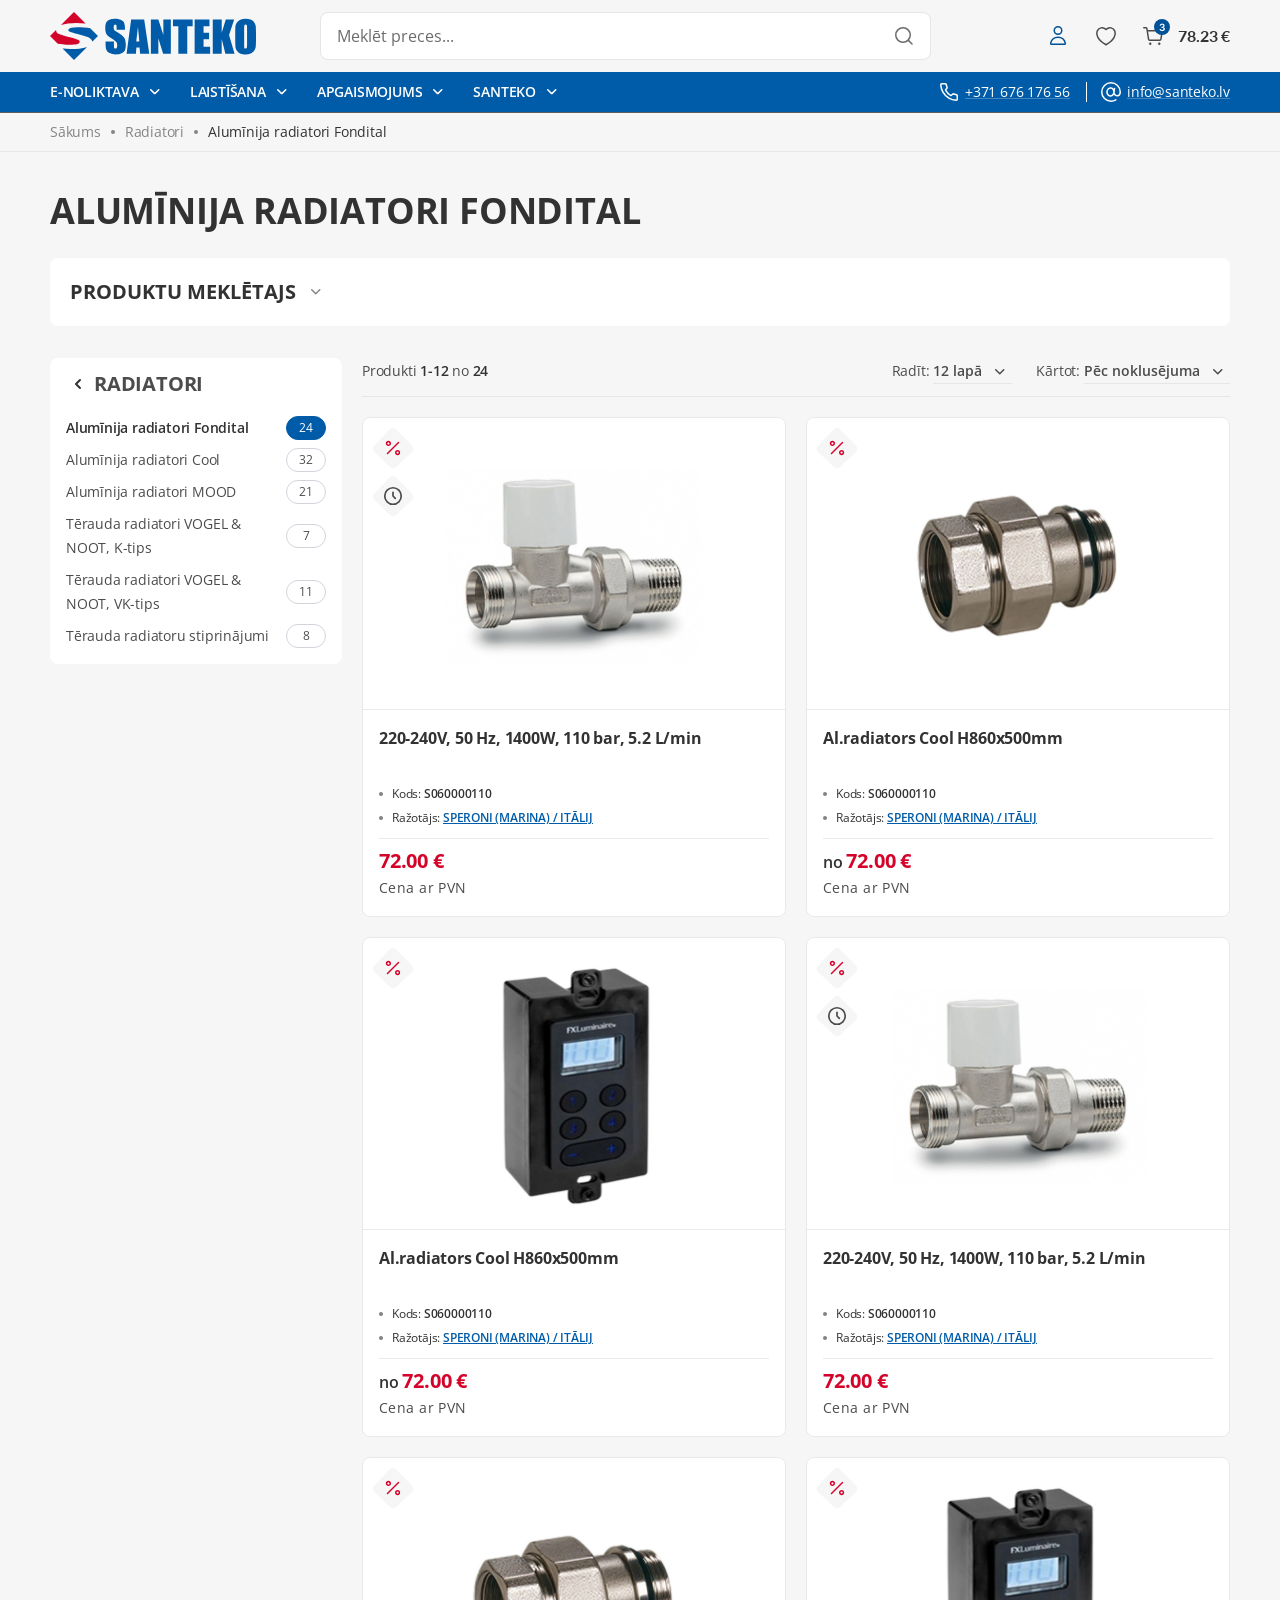
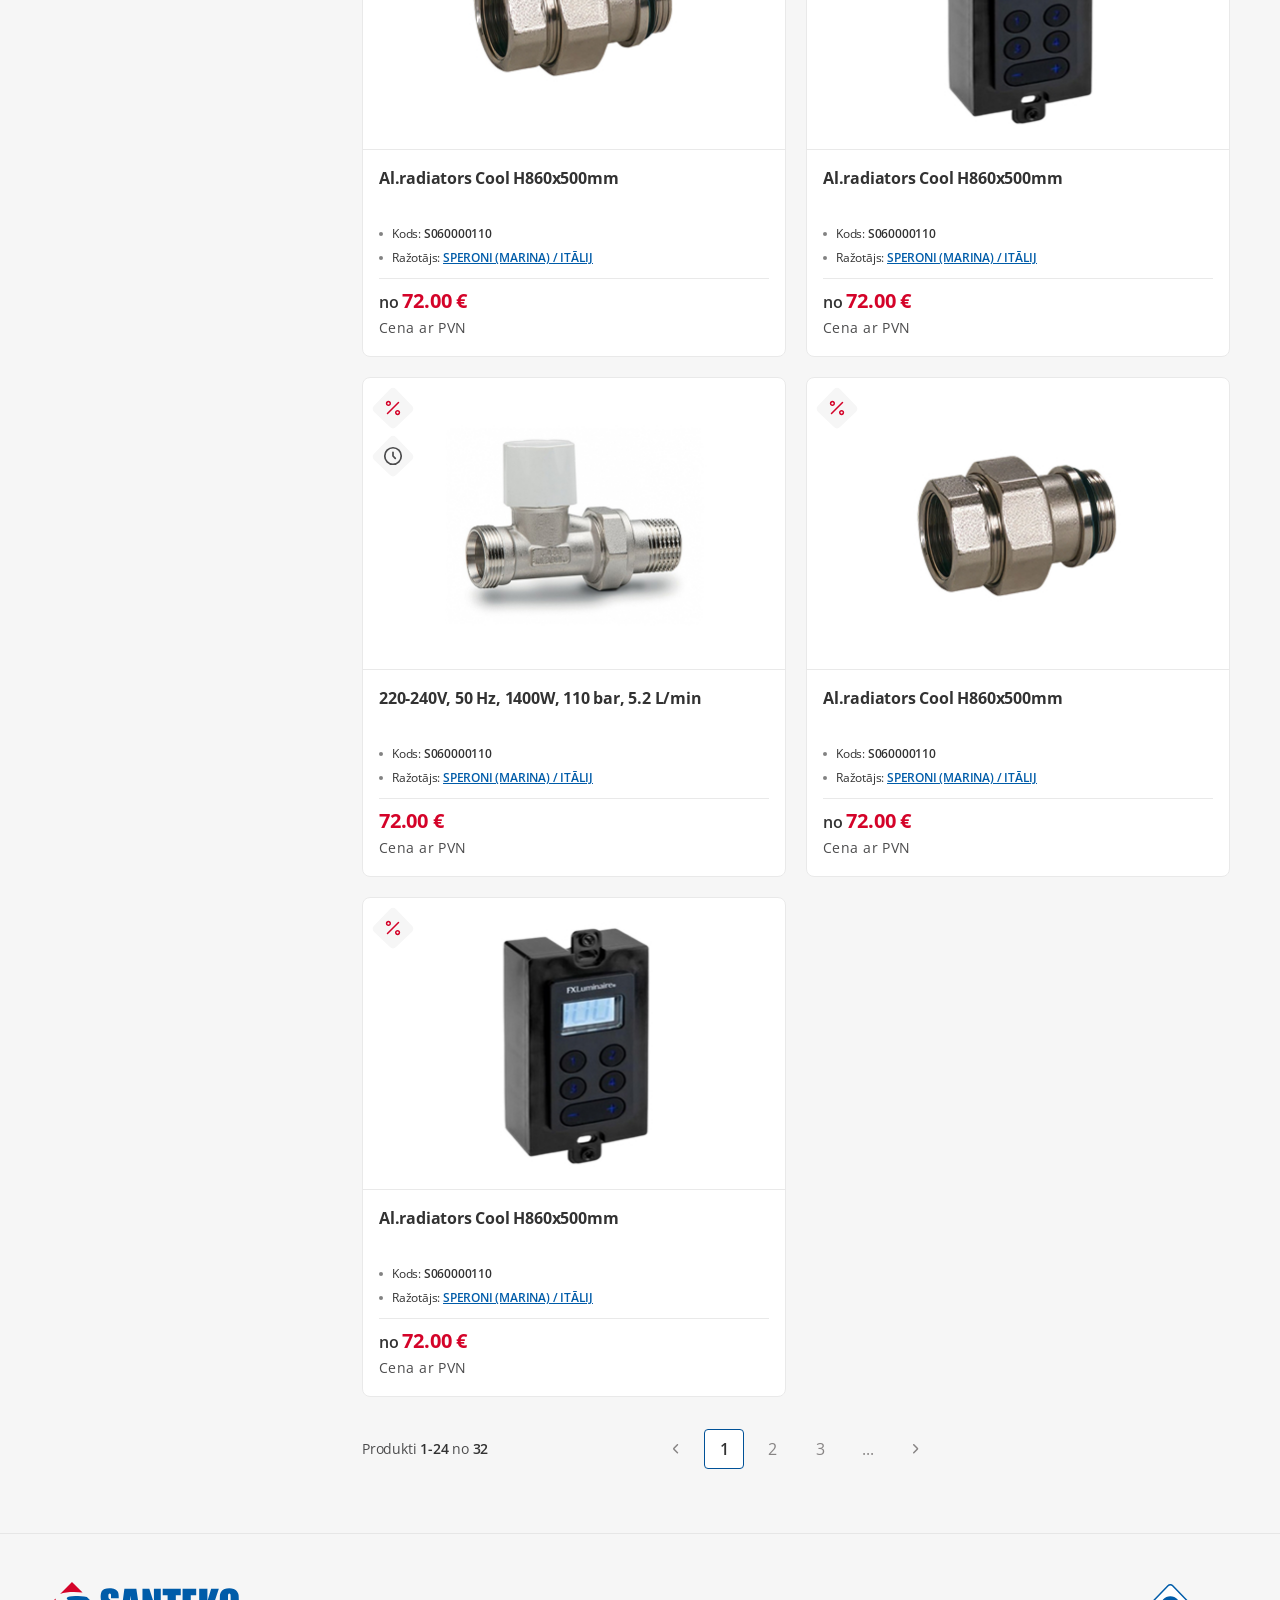
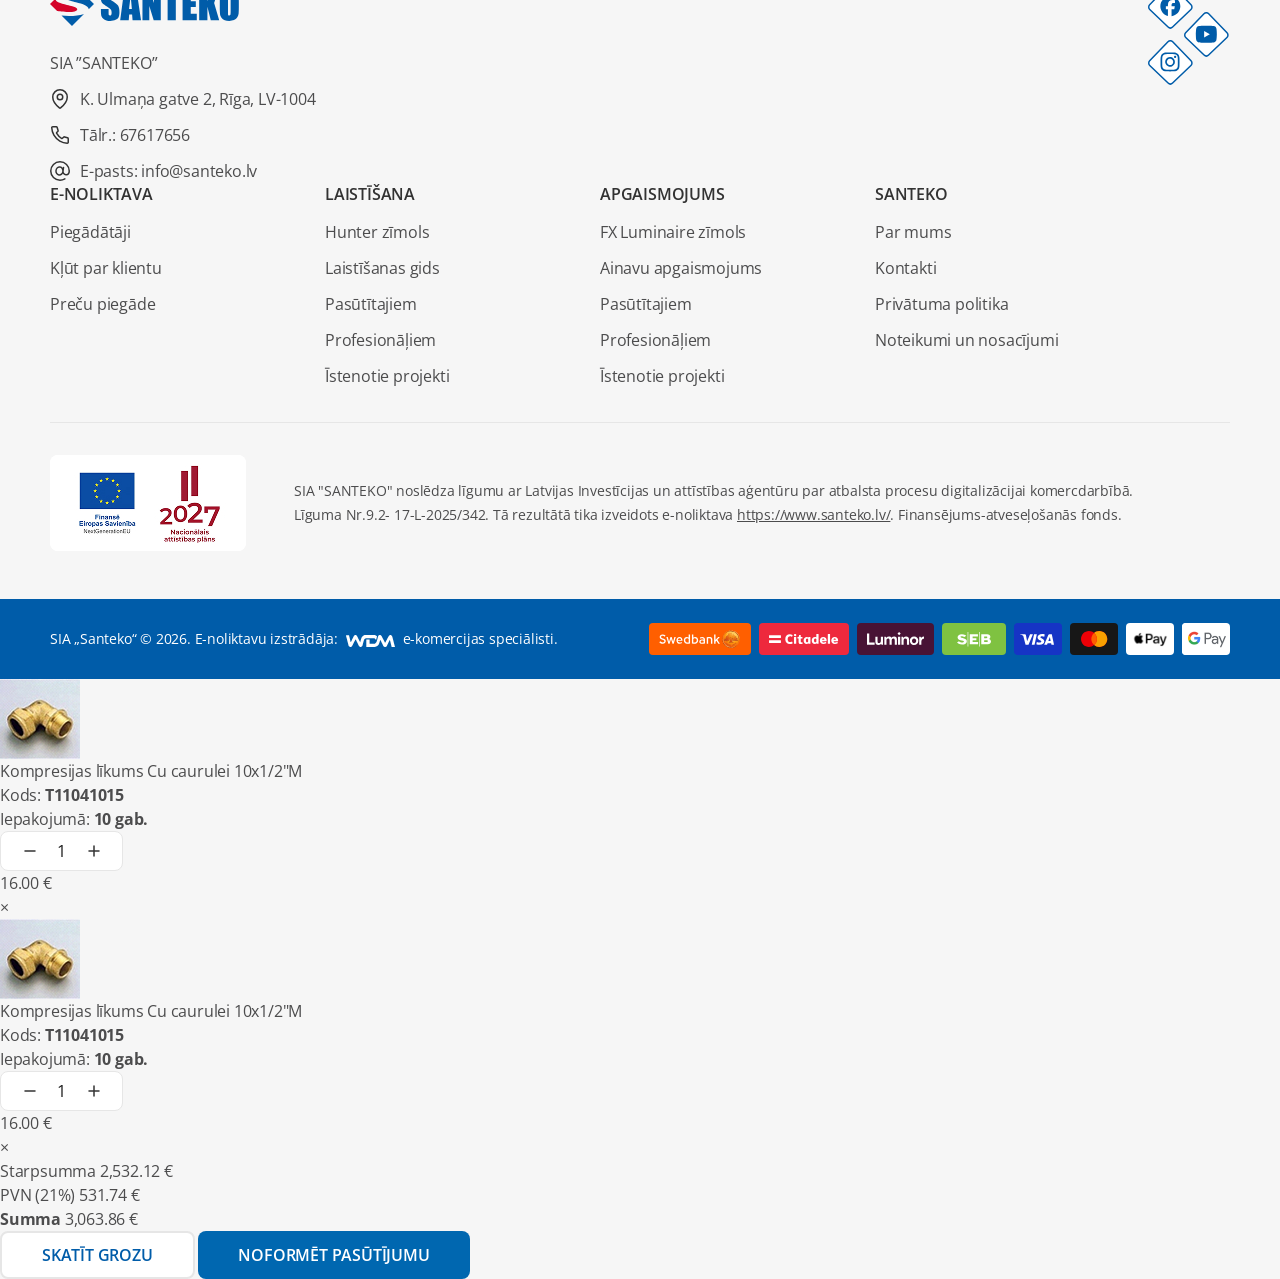
==== commit bbcfe863: "Uzticami piegādātāji | SideCart" ====
--- a/catalog-page.html
+++ b/catalog-page.html
@@ -945,96 +945,88 @@
             </div>
         </footer>
 
-        <div class="cart-widget-side">
-            <div class="wc-heading">
-                <div class="title">
-                    <div class="cart-icon">
-                        <img src="assets/images/icons/header-cart-icon.svg" alt="">
-                        <span class="cart-icon__badge">3</span>
-                    </div>
-
-                    <span>PASŪTĪJUMu GROZS</span>
+        <div class="widget_shopping_cart">
+            <div class="widget_shopping_cart_content">
+                <div class="shopping-cart-widget-body">
+                    <ul class="woocommerce-mini-cart">
+                        <li class="woocommerce-mini-cart-item">
+                            <a href="#" class="cart-item-image">
+                                <img src="assets/images/woocommerce-mini-cart-item-image-1.jpg" class="attachment-woocommerce_thumbnail size-woocommerce_thumbnail" alt="" decoding="async" loading="lazy">					
+                            </a>
+
+                            <div class="cart-info">
+                                <span class="wc-entities-title">Kompresijas līkums Cu caurulei 10x1/2"M</span>
+    
+                                <ul class="features">
+                                    <li>Kods: <strong>T11041015</strong></li>
+                                    <li>Iepakojumā: <strong>10 gab.</strong></li>
+                                </ul>
+
+                                <div class="price-holder">
+                                    <div class="quantity">
+                                        <input type="button" value="-" class="minus btn" aria-label="Decrease quantity">
+                                        <input type="number" id="" class="input-text qty text" value="1" aria-label="Product quantity" min="1" name="quantity" step="1" placeholder="" inputmode="numeric" autocomplete="off">
+                                        <input type="button" value="+" class="plus btn" aria-label="Increase quantity">
+                                    </div>
+
+                                    <span class="woocommerce-Price-amount amount">16.00 €</span>
+                                </div>                                 
+                            </div>
+
+                            <a role="button" href="#" class="remove remove_from_cart_button">×</a>
+                        </li>
+
+                        <li class="woocommerce-mini-cart-item">
+                            <a href="#" class="cart-item-image">
+                                <img src="assets/images/woocommerce-mini-cart-item-image-1.jpg" class="attachment-woocommerce_thumbnail size-woocommerce_thumbnail" alt="" decoding="async" loading="lazy">					
+                            </a>
+
+                            <div class="cart-info">
+                                <span class="wc-entities-title">Kompresijas līkums Cu caurulei 10x1/2"M</span>
+
+    
+                                <ul class="features">
+                                    <li>Kods: <strong>T11041015</strong></li>
+                                    <li>Iepakojumā: <strong>10 gab.</strong></li>
+                                </ul>
+
+                                <div class="price-holder">
+                                    <div class="quantity">
+                                        <input type="button" value="-" class="minus btn" aria-label="Decrease quantity">
+                                        <input type="number" id="" class="input-text qty text" value="1" aria-label="Product quantity" min="1" name="quantity" step="1" placeholder="" inputmode="numeric" autocomplete="off">
+                                        <input type="button" value="+" class="plus btn" aria-label="Increase quantity">
+                                    </div>
+
+                                    <span class="woocommerce-Price-amount amount">16.00 €</span>
+                                </div>                                 
+                            </div>
+
+                            <a role="button" href="#" class="remove remove_from_cart_button">×</a>
+                        </li>
+                    </ul>
                 </div>
-                
-                <div class="close-side-widget">
-					<a href="#" rel="nofollow">
-                        <span>Aizvērt</span>
-                    </a>
-				</div>
-            </div>
-
-            <div class="widget_shopping_cart">
-                <div class="widget_shopping_cart_content">
-                    <div class="shopping-cart-widget-body">
-                        <ul class="woocommerce-mini-cart">
-                            <li class="woocommerce-mini-cart-item">
-                                <a href="#" class="cart-item-image">
-									<img src="assets/images/woocommerce-mini-cart-item-image-1.jpg" class="attachment-woocommerce_thumbnail size-woocommerce_thumbnail" alt="" decoding="async" loading="lazy">					
-                                </a>
-
-                                <div class="cart-info">
-                                    <span class="wc-entities-title">Kompresijas līkums Cu caurulei 10x1/2"M</span>
-        
-                                    <ul class="features">
-                                        <li>Kods: <strong>T11041015</strong></li>
-                                        <li>Iepakojumā: <strong>10 gab.</strong></li>
-                                    </ul>
-
-                                    <div class="price-holder">
-                                        <div class="quantity">
-                                            <input type="button" value="-" class="minus btn" aria-label="Decrease quantity">
-                                            <input type="number" id="" class="input-text qty text" value="1" aria-label="Product quantity" min="1" name="quantity" step="1" placeholder="" inputmode="numeric" autocomplete="off">
-                                            <input type="button" value="+" class="plus btn" aria-label="Increase quantity">
-                                        </div>
-
-                                        <span class="woocommerce-Price-amount amount">16.00 €</span>
-                                    </div>                                 
-                                </div>
-
-                                <a role="button" href="#" class="remove remove_from_cart_button">×</a>
-                            </li>
-
-                            <li class="woocommerce-mini-cart-item">
-                                <a href="#" class="cart-item-image">
-									<img src="assets/images/woocommerce-mini-cart-item-image-1.jpg" class="attachment-woocommerce_thumbnail size-woocommerce_thumbnail" alt="" decoding="async" loading="lazy">					
-                                </a>
-
-                                <div class="cart-info">
-                                    <span class="wc-entities-title">Kompresijas līkums Cu caurulei 10x1/2"M</span>
-
-        
-                                    <ul class="features">
-                                        <li>Kods: <strong>T11041015</strong></li>
-                                        <li>Iepakojumā: <strong>10 gab.</strong></li>
-                                    </ul>
-
-                                    <div class="price-holder">
-                                        <div class="quantity">
-                                            <input type="button" value="-" class="minus btn" aria-label="Decrease quantity">
-                                            <input type="number" id="" class="input-text qty text" value="1" aria-label="Product quantity" min="1" name="quantity" step="1" placeholder="" inputmode="numeric" autocomplete="off">
-                                            <input type="button" value="+" class="plus btn" aria-label="Increase quantity">
-                                        </div>
-
-                                        <span class="woocommerce-Price-amount amount">16.00 €</span>
-                                    </div>                                 
-                                </div>
-
-                                <a role="button" href="#" class="remove remove_from_cart_button">×</a>
-                            </li>
-
-                        </ul>
-                    </div>
-
-                    <div class="shopping-cart-widget-footer">
-                        <p class="woocommerce-mini-cart__total total">
-				            <strong>Kopsumma:</strong> 
-                            <span class="woocommerce-Price-amount amount">3,063.86 </span>		
-                        </p>
-
-                        <div class="woocommerce-mini-cart__buttons buttons">
-                            <a href="#" class="button btn btn-secondary btn-cart">SKATĪT GROZU</a>
-                            <a href="#" class="button btn btn-primary checkout wc-forward">Noformēt pasūtījumu</a>
-                        </div>
+
+                <div class="shopping-cart-widget-footer">
+                    <ul class="woocommerce-mini-cart__total">
+                        <li>
+                            <span>Starpsumma</span>
+                            <span>2,532.12 €</span>
+                        </li>
+
+                        <li>
+                            <span>PVN (21%)</span>
+                            <span>531.74 €</span>
+                        </li>
+
+                        <li class="total">
+                            <strong>Summa</strong> 
+                            <span class="woocommerce-Price-amount amount">3,063.86 €</span>	                               
+                        </li>
+                    </ul>
+
+                    <div class="woocommerce-mini-cart__buttons buttons">
+                        <a href="#" class="button btn btn-secondary btn-cart">SKATĪT GROZU</a>
+                        <a href="#" class="button btn btn-primary checkout wc-forward">Noformēt pasūtījumu</a>
                     </div>
                 </div>
             </div>
--- a/assets/css/style.css
+++ b/assets/css/style.css
@@ -10101,8 +10101,10 @@
   }
 }
 body.mini-cart-opened .content-overlay {
+  right: 520px;
   opacity: 1;
   visibility: visible;
+  z-index: 99999999;
 }
 
 .content-overlay {
@@ -10540,39 +10542,39 @@
   }
 }
 
-.block-heading-holder, .section-heading-holder, .page-heading-holder {
+.block-heading-holder, .section-heading-holder {
   display: flex;
   gap: 0 30px;
   margin: 0 0 20px 0;
 }
 @media screen and (min-width: 1200px) {
-  .block-heading-holder, .section-heading-holder, .page-heading-holder {
+  .block-heading-holder, .section-heading-holder {
     align-items: center;
     justify-content: space-between;
   }
 }
 @media screen and (max-width: 1199px) {
-  .block-heading-holder, .section-heading-holder, .page-heading-holder {
+  .block-heading-holder, .section-heading-holder {
     flex-direction: column;
     gap: 8px 0;
     text-align: left;
   }
 }
-.block-heading-holder .block-heading, .block-heading-holder .section-heading, .block-heading-holder .page-heading, .section-heading-holder .block-heading, .section-heading-holder .section-heading, .section-heading-holder .page-heading, .page-heading-holder .block-heading, .page-heading-holder .section-heading, .page-heading-holder .page-heading {
+.block-heading-holder .block-heading, .block-heading-holder .section-heading, .block-heading-holder .page-heading, .section-heading-holder .block-heading, .section-heading-holder .section-heading, .section-heading-holder .page-heading {
   margin: 0;
 }
-.block-heading-holder .block-heading:has(img, svg), .block-heading-holder .section-heading:has(img, svg), .block-heading-holder .page-heading:has(img, svg), .section-heading-holder .block-heading:has(img, svg), .section-heading-holder .section-heading:has(img, svg), .section-heading-holder .page-heading:has(img, svg), .page-heading-holder .block-heading:has(img, svg), .page-heading-holder .section-heading:has(img, svg), .page-heading-holder .page-heading:has(img, svg) {
+.block-heading-holder .block-heading:has(img, svg), .block-heading-holder .section-heading:has(img, svg), .block-heading-holder .page-heading:has(img, svg), .section-heading-holder .block-heading:has(img, svg), .section-heading-holder .section-heading:has(img, svg), .section-heading-holder .page-heading:has(img, svg) {
   display: flex;
   align-items: center;
   gap: 0 12px;
 }
-.block-heading-holder .block-heading:has(img, svg) img, .block-heading-holder .block-heading:has(img, svg) svg, .block-heading-holder .section-heading:has(img, svg) img, .block-heading-holder .section-heading:has(img, svg) svg, .block-heading-holder .page-heading:has(img, svg) img, .block-heading-holder .page-heading:has(img, svg) svg, .section-heading-holder .block-heading:has(img, svg) img, .section-heading-holder .block-heading:has(img, svg) svg, .section-heading-holder .section-heading:has(img, svg) img, .section-heading-holder .section-heading:has(img, svg) svg, .section-heading-holder .page-heading:has(img, svg) img, .section-heading-holder .page-heading:has(img, svg) svg, .page-heading-holder .block-heading:has(img, svg) img, .page-heading-holder .block-heading:has(img, svg) svg, .page-heading-holder .section-heading:has(img, svg) img, .page-heading-holder .section-heading:has(img, svg) svg, .page-heading-holder .page-heading:has(img, svg) img, .page-heading-holder .page-heading:has(img, svg) svg {
+.block-heading-holder .block-heading:has(img, svg) img, .block-heading-holder .block-heading:has(img, svg) svg, .block-heading-holder .section-heading:has(img, svg) img, .block-heading-holder .section-heading:has(img, svg) svg, .block-heading-holder .page-heading:has(img, svg) img, .block-heading-holder .page-heading:has(img, svg) svg, .section-heading-holder .block-heading:has(img, svg) img, .section-heading-holder .block-heading:has(img, svg) svg, .section-heading-holder .section-heading:has(img, svg) img, .section-heading-holder .section-heading:has(img, svg) svg, .section-heading-holder .page-heading:has(img, svg) img, .section-heading-holder .page-heading:has(img, svg) svg {
   pointer-events: none;
   -webkit-user-select: none;
      -moz-user-select: none;
           user-select: none;
 }
-.block-heading-holder .sub-heading, .section-heading-holder .sub-heading, .page-heading-holder .sub-heading {
+.block-heading-holder .sub-heading, .section-heading-holder .sub-heading {
   margin: 0;
   font-size: 20px;
   font-weight: 600;
@@ -10580,25 +10582,30 @@
   text-transform: uppercase;
 }
 @media screen and (max-width: 991px) {
-  .block-heading-holder .sub-heading, .section-heading-holder .sub-heading, .page-heading-holder .sub-heading {
+  .block-heading-holder .sub-heading, .section-heading-holder .sub-heading {
     line-height: 32px;
     font-size: 18px;
   }
 }
-.block-heading-holder .rating, .section-heading-holder .rating, .page-heading-holder .rating {
+.block-heading-holder .rating, .section-heading-holder .rating {
   width: 141px;
   height: 26px;
   margin-bottom: 8px;
   background: url("../images/icons/stars-icon.svg") center center no-repeat;
 }
-.block-heading-holder p, .section-heading-holder p, .page-heading-holder p {
+.block-heading-holder p, .section-heading-holder p {
   margin: 0;
   line-height: 27px;
   color: rgba(37, 31, 31, 0.8);
 }
 
 .page-heading-holder {
-  margin: 0 0 40px 0;
+  margin: 0 0 20px 0;
+}
+.page-heading-holder h1, .page-heading-holder .h1 {
+  margin: 0 0 7px 0;
+  line-height: 44px;
+  font-size: 32px;
 }
 .page-heading-holder .sub-heading {
   color: rgba(37, 31, 31, 0.8);
@@ -10681,7 +10688,7 @@
   height: 0.01px;
   transform: translateY(-50%);
 }
-.swiper-nav button {
+.swiper-nav button, .swiper-nav div {
   position: static;
   width: 32px;
   height: 32px;
@@ -10693,23 +10700,23 @@
   transition: all 0.3s ease-in-out;
   border-radius: 4px;
 }
-.swiper-nav button:hover {
+.swiper-nav button:hover, .swiper-nav div:hover {
   background-color: #f8f8f8;
 }
-.swiper-nav button::before, .swiper-nav button::after {
+.swiper-nav button::before, .swiper-nav button::after, .swiper-nav div::before, .swiper-nav div::after {
   content: none;
 }
-.swiper-nav button.swiper-button-next {
+.swiper-nav button.swiper-button-next, .swiper-nav div.swiper-button-next {
   background-image: url("../images/icons/swiper-nav-right-arrow.svg");
   background-repeat: no-repeat;
   background-position: center;
 }
-.swiper-nav button.swiper-button-prev {
+.swiper-nav button.swiper-button-prev, .swiper-nav div.swiper-button-prev {
   background-image: url("../images/icons/swiper-nav-left-arrow.svg");
   background-repeat: no-repeat;
   background-position: center;
 }
-.swiper-nav button.swiper-button-disabled {
+.swiper-nav button.swiper-button-disabled, .swiper-nav div.swiper-button-disabled {
   background-color: transparent;
   opacity: 1;
 }
@@ -11585,7 +11592,7 @@
     position: absolute;
     top: 100%;
     left: 0;
-    height: 13px;
+    height: 5px;
     width: 200px;
   }
 }
@@ -11623,7 +11630,7 @@
 .site-header #site-navigation #primary-menu-list > li.menu-item-has-children .dropdown-menu {
   display: block;
   position: absolute;
-  top: calc(100% + 10px);
+  top: calc(100% + 3px);
   padding: 0;
   border: 0;
   background-color: #fff;
@@ -11920,6 +11927,7 @@
   margin: 64px 0 0 0;
   padding: 48px 0 0 0;
   background-color: #F6F6F6;
+  border-top: 1px solid #E6E6E6;
 }
 @media screen and (max-width: 768px) {
   #main-footer {
@@ -12969,9 +12977,6 @@
 .archive {
   background-color: #f6f6f6;
 }
-.archive #main-footer {
-  border-top: 1px solid #E6E6E6;
-}
 
 .sidebar .widget {
   background-color: #fff;
@@ -13197,30 +13202,52 @@
   display: flex;
   align-items: center;
   justify-content: space-between;
-  padding: 16px;
+  padding: 0 0 0 17px;
   background-color: #F6F6F6;
   border-bottom: 1px solid #D1D5DB;
 }
 .cart-widget-side .wc-heading .title {
+  display: flex;
+  align-items: center;
+  gap: 0 16px;
   line-height: 24px;
   font-size: 18px;
   font-weight: 700;
   color: #323232;
   text-transform: uppercase;
 }
-.cart-widget-side .wc-heading .close-side-widget a {
+.cart-widget-side .wc-heading .title .cart-icon {
+  position: relative;
+}
+.cart-widget-side .wc-heading .title .cart-icon__badge {
+  position: absolute;
+  top: -1px;
+  right: -6px;
   display: flex;
   align-items: center;
-  gap: 0 6px;
-  line-height: 14px;
-  font-size: 14px;
-  font-weight: 500;
-}
-.cart-widget-side .wc-heading .close-side-widget a::before {
-  content: "";
-  width: 12px;
-  height: 12px;
-  background: url("../images/icons/close-side-widget-icon.svg") center center no-repeat;
+  justify-content: center;
+  width: 16px;
+  height: 16px;
+  background-color: #005CA9;
+  color: #fff;
+  font-weight: 600;
+  font-size: 10px;
+  border-radius: 50%;
+}
+.cart-widget-side .wc-heading .close-side-widget {
+  display: inline-flex;
+}
+.cart-widget-side .wc-heading .close-side-widget a {
+  display: inline-flex;
+  width: 56px;
+  height: 56px;
+  background: #fff url("../images/icons/close-side-widget-icon.svg") center center no-repeat;
+  font-size: 0;
+}
+@media screen and (min-width: 992px) {
+  .cart-widget-side .wc-heading .close-side-widget a:hover {
+    background-color: rgb(252.45, 252.45, 252.45);
+  }
 }
 .cart-widget-side .widget_shopping_cart {
   display: flex;
@@ -13232,24 +13259,39 @@
   gap: 50px 0;
   width: 100%;
 }
+@media screen and (max-width: 768px) {
+  .cart-widget-side .widget_shopping_cart .widget_shopping_cart_content {
+    gap: 14px 0;
+  }
+}
 .cart-widget-side .widget_shopping_cart .widget_shopping_cart_content .shopping-cart-widget-body {
-  padding: 15px;
+  padding: 0;
 }
 .cart-widget-side .widget_shopping_cart .widget_shopping_cart_content .shopping-cart-widget-body .woocommerce-mini-cart {
   display: flex;
   flex-direction: column;
-  gap: 15px 0;
 }
 .cart-widget-side .widget_shopping_cart .widget_shopping_cart_content .shopping-cart-widget-body .woocommerce-mini-cart .woocommerce-mini-cart-item {
   position: relative;
   display: flex;
-  align-items: center;
-  gap: 0 20px;
+  align-items: flex-start;
+  gap: 0 12px;
+  padding: 15px 20px;
+  border-bottom: 1px solid #D1D5DB;
 }
 .cart-widget-side .widget_shopping_cart .widget_shopping_cart_content .shopping-cart-widget-body .woocommerce-mini-cart .woocommerce-mini-cart-item .cart-item-image {
   display: flex;
   flex-shrink: 0;
-  width: 85px;
+  width: 80px;
+  height: 80px;
+  border-radius: 4px;
+}
+.cart-widget-side .widget_shopping_cart .widget_shopping_cart_content .shopping-cart-widget-body .woocommerce-mini-cart .woocommerce-mini-cart-item .cart-item-image img {
+  width: 100%;
+  height: 100%;
+  -o-object-fit: cover;
+     object-fit: cover;
+  border-radius: 4px;
 }
 .cart-widget-side .widget_shopping_cart .widget_shopping_cart_content .shopping-cart-widget-body .woocommerce-mini-cart .woocommerce-mini-cart-item .cart-item-image:hover {
   opacity: 0.85;
@@ -13259,23 +13301,24 @@
   flex-direction: column;
   align-items: flex-start;
   flex-grow: 1;
-  padding-right: 20px;
   font-size: 14px;
 }
 .cart-widget-side .widget_shopping_cart .widget_shopping_cart_content .shopping-cart-widget-body .woocommerce-mini-cart .woocommerce-mini-cart-item .cart-info .wc-entities-title {
   display: block;
-  margin: 0 0 8px 0;
-  line-height: 19.6px;
+  margin: 0 0 4px 0;
+  padding-right: 40px;
+  line-height: 24px;
   font-weight: 600;
+  font-size: 16px;
+  color: #323232;
 }
 .cart-widget-side .widget_shopping_cart .widget_shopping_cart_content .shopping-cart-widget-body .woocommerce-mini-cart .woocommerce-mini-cart-item .cart-info div.quantity {
-  height: 32px;
-  width: 92px;
-  margin-bottom: 8px;
+  height: 40px;
+  width: 120px;
   border-width: 1px;
 }
 .cart-widget-side .widget_shopping_cart .widget_shopping_cart_content .shopping-cart-widget-body .woocommerce-mini-cart .woocommerce-mini-cart-item .cart-info div.quantity input[type=button] {
-  width: 16px;
+  width: 24px;
 }
 .cart-widget-side .widget_shopping_cart .widget_shopping_cart_content .shopping-cart-widget-body .woocommerce-mini-cart .woocommerce-mini-cart-item .cart-info div.quantity input[type=number] {
   font-size: 16px;
@@ -13288,50 +13331,82 @@
 .cart-widget-side .widget_shopping_cart .widget_shopping_cart_content .shopping-cart-widget-body .woocommerce-mini-cart .woocommerce-mini-cart-item .cart-info span.quantity .woocommerce-Price-amount {
   color: #C0080B;
 }
+.cart-widget-side .widget_shopping_cart .widget_shopping_cart_content .shopping-cart-widget-body .woocommerce-mini-cart .woocommerce-mini-cart-item .cart-info .features {
+  margin: 0 0 12px 0;
+}
+.cart-widget-side .widget_shopping_cart .widget_shopping_cart_content .shopping-cart-widget-body .woocommerce-mini-cart .woocommerce-mini-cart-item .cart-info .features li {
+  position: relative;
+  padding: 0 0 0 12px;
+  font-size: 12px;
+  letter-spacing: 0.03em;
+}
+.cart-widget-side .widget_shopping_cart .widget_shopping_cart_content .shopping-cart-widget-body .woocommerce-mini-cart .woocommerce-mini-cart-item .cart-info .features li::before {
+  content: "";
+  position: absolute;
+  top: 50%;
+  left: 0;
+  width: 4px;
+  height: 4px;
+  background-color: rgba(76, 76, 77, 0.7);
+  transform: translateY(-50%);
+  border-radius: 50%;
+}
+.cart-widget-side .widget_shopping_cart .widget_shopping_cart_content .shopping-cart-widget-body .woocommerce-mini-cart .woocommerce-mini-cart-item .cart-info .features li strong {
+  font-weight: 600;
+  color: #323232;
+}
+.cart-widget-side .widget_shopping_cart .widget_shopping_cart_content .shopping-cart-widget-body .woocommerce-mini-cart .woocommerce-mini-cart-item .price-holder {
+  display: flex;
+  align-items: center;
+  justify-content: space-between;
+  gap: 0 20px;
+  width: 100%;
+}
+.cart-widget-side .widget_shopping_cart .widget_shopping_cart_content .shopping-cart-widget-body .woocommerce-mini-cart .woocommerce-mini-cart-item .woocommerce-Price-amount {
+  font-size: 16px;
+  font-weight: 700;
+  color: #323232;
+}
 .cart-widget-side .widget_shopping_cart .widget_shopping_cart_content .shopping-cart-widget-body .woocommerce-mini-cart .woocommerce-mini-cart-item .remove {
   position: absolute;
-  top: 0;
-  right: 0;
-  width: 10px;
-  height: 10px;
+  top: 16px;
+  right: 20px;
+  width: 24px;
+  height: 24px;
   background: url("../images/icons/woocommerce-mini-cart-item-remove-icon.svg") center center no-repeat;
   font-size: 0;
+  transition: opacity 0.3s ease-in-out;
+}
+@media screen and (min-width: 992px) {
+  .cart-widget-side .widget_shopping_cart .widget_shopping_cart_content .shopping-cart-widget-body .woocommerce-mini-cart .woocommerce-mini-cart-item .remove:hover {
+    opacity: 0.6;
+  }
 }
 .cart-widget-side .widget_shopping_cart .widget_shopping_cart_content .shopping-cart-widget-footer {
   margin-top: auto;
-  border-top: 1px solid #edeef0;
-}
-.cart-widget-side .widget_shopping_cart .widget_shopping_cart_content .shopping-cart-widget-footer .woocommerce-mini-cart__total.total {
-  padding: 10px 15px;
-  font-weight: 600;
-}
-@media screen and (min-width: 576px) {
-  .cart-widget-side .widget_shopping_cart .widget_shopping_cart_content .shopping-cart-widget-footer .woocommerce-mini-cart__total.total {
-    display: flex;
-    align-items: center;
-    justify-content: space-between;
-    margin-bottom: 20px;
-    border-bottom: 1px solid #edeef0;
-  }
-}
-@media screen and (max-width: 575px) {
-  .cart-widget-side .widget_shopping_cart .widget_shopping_cart_content .shopping-cart-widget-footer .woocommerce-mini-cart__total.total {
-    padding: 30px 15px 20px 15px;
-    text-align: center;
-  }
-}
-.cart-widget-side .widget_shopping_cart .widget_shopping_cart_content .shopping-cart-widget-footer .woocommerce-mini-cart__total.total strong {
-  line-height: 25.48px;
-  font-size: 18.2px;
-  font-weight: 600;
-}
-@media screen and (max-width: 575px) {
-  .cart-widget-side .widget_shopping_cart .widget_shopping_cart_content .shopping-cart-widget-footer .woocommerce-mini-cart__total.total strong {
-    font-size: 16px;
-  }
-}
-.cart-widget-side .widget_shopping_cart .widget_shopping_cart_content .shopping-cart-widget-footer .woocommerce-mini-cart__total.total .woocommerce-Price-amount {
-  color: #C0080B;
+  padding: 16px 0 0 0;
+  box-shadow: 0px -4px 8px 0px rgba(0, 0, 0, 0.08);
+}
+.cart-widget-side .widget_shopping_cart .widget_shopping_cart_content .shopping-cart-widget-footer .woocommerce-mini-cart__total {
+  display: flex;
+  flex-direction: column;
+  gap: 8px 0;
+  margin: 0;
+  padding: 0 20px;
+}
+.cart-widget-side .widget_shopping_cart .widget_shopping_cart_content .shopping-cart-widget-footer .woocommerce-mini-cart__total li {
+  display: flex;
+  align-items: center;
+  justify-content: space-between;
+}
+.cart-widget-side .widget_shopping_cart .widget_shopping_cart_content .shopping-cart-widget-footer .woocommerce-mini-cart__total li.total {
+  font-weight: 700;
+  font-size: 20px;
+  color: #323232;
+}
+.cart-widget-side .widget_shopping_cart .widget_shopping_cart_content .shopping-cart-widget-footer .woocommerce-mini-cart__total strong {
+  line-height: 28px;
+  font-weight: 700;
 }
 .cart-widget-side .widget_shopping_cart .widget_shopping_cart_content .shopping-cart-widget-footer .wd-progress-bar {
   padding: 0 15px;
@@ -13378,5 +13453,735 @@
   padding: 0;
 }
 
+div.quantity {
+  display: flex;
+  align-items: center;
+  justify-content: center;
+  flex-shrink: 0;
+  gap: 0 4px;
+  height: 40px;
+  width: 123px;
+  padding: 0 17px;
+  background-color: #fff;
+  border: 1px solid #E6E6E6;
+  border-radius: 8px;
+}
+div.quantity input[type=number] {
+  height: 100%;
+  width: 32px;
+  padding: 0;
+  border: 0;
+  background: #fff;
+  font-size: 16px;
+  color: #191919;
+  text-align: center;
+  border-radius: 0;
+}
+div.quantity input[type=button],
+div.quantity button {
+  display: flex;
+  align-items: center;
+  justify-content: center;
+  flex-shrink: 0;
+  height: 24px;
+  width: 24px;
+  padding: 0;
+  border: 0;
+  transition: all 0.3s ease-in-out;
+  border-radius: 0;
+}
+div.quantity input[type=button].minus,
+div.quantity button.minus {
+  background: url("../images/icons/minus-icon.svg") center center no-repeat;
+}
+div.quantity input[type=button].plus,
+div.quantity button.plus {
+  background: url("../images/icons/plus-icon.svg") center center no-repeat;
+}
+div.quantity input[type=button]:hover,
+div.quantity button:hover {
+  opacity: 0.85;
+}
+
+.related-products {
+  margin-bottom: 124px;
+}
+@media screen and (max-width: 991px) {
+  .related-products {
+    margin-bottom: 64px;
+  }
+}
+.related-products .block-heading {
+  text-align: left;
+}
+
+.suppliers-grid {
+  display: grid;
+  gap: 20px;
+  grid-template-columns: repeat(4, minmax(0, 1fr));
+  width: 100%;
+}
+@media screen and (max-width: 1299px) {
+  .suppliers-grid {
+    grid-template-columns: repeat(3, minmax(0, 1fr));
+  }
+}
+@media screen and (min-width: 992px) {
+  .suppliers-grid {
+    padding: 0 0 64px 0;
+  }
+}
+@media screen and (max-width: 991px) {
+  .suppliers-grid {
+    grid-template-columns: repeat(2, minmax(0, 1fr));
+  }
+}
+@media screen and (max-width: 620px) {
+  .suppliers-grid {
+    grid-template-columns: 1fr;
+    gap: 10px 0;
+  }
+}
+
+.supplier-item {
+  display: flex;
+  flex-direction: column;
+  padding: 20px;
+  background-color: #FFF;
+  border-radius: 8px;
+}
+.supplier-item__logo {
+  display: flex;
+  align-items: center;
+  height: 64px;
+  margin: 0 0 12px 0;
+}
+.supplier-item__info {
+  display: flex;
+  align-items: center;
+  justify-content: space-between;
+  gap: 0 15px;
+  padding: 0 0 12px 0;
+  margin: 0 0 12px 0;
+  border-bottom: 1px solid #E6E6E6;
+  color: #323232;
+}
+.supplier-item__info-name {
+  font-weight: 700;
+  font-size: 16px;
+  color: #20201F;
+}
+.supplier-item__description {
+  margin-bottom: 12px;
+  line-height: 20px;
+  font-size: 14px;
+}
+.supplier-item__actions {
+  display: flex;
+  gap: 0 8px;
+  margin-top: auto;
+}
+.supplier-item__actions .btn {
+  flex-grow: 1;
+  padding: 0;
+}
+.supplier-item__actions .btn--link {
+  position: relative;
+  flex: 0 0 auto;
+  width: 48px;
+  height: 48px;
+  padding: 0;
+}
+.supplier-item__actions .btn--link::before {
+  content: "";
+  position: absolute;
+  top: 0;
+  left: 0;
+  width: 100%;
+  height: 100%;
+  background: url("../images/icons/supplier-item-link-icon.svg") center center no-repeat;
+  filter: brightness(0);
+  transition: all 0.3s ease-in-out;
+}
+.supplier-item__actions .btn--link:hover::before {
+  filter: none;
+}
+
 /* Pages */
+.single-product-page__main {
+  display: flex;
+  gap: 0 40px;
+  margin: 0 0 64px 0;
+}
+@media screen and (max-width: 768px) {
+  .single-product-page__main {
+    flex-direction: column;
+    gap: 20px 0;
+    margin-bottom: 44px;
+  }
+}
+.single-product-page .product-images {
+  position: relative;
+  width: 40.66%;
+}
+@media screen and (max-width: 1299px) {
+  .single-product-page .product-images {
+    width: 45%;
+  }
+}
+@media screen and (max-width: 768px) {
+  .single-product-page .product-images {
+    width: 100%;
+  }
+}
+.single-product-page .product-images__badges {
+  position: absolute;
+  top: 8px;
+  left: 8px;
+  display: flex;
+  flex-direction: column;
+  gap: 4px;
+  pointer-events: none;
+  z-index: 2;
+}
+@media screen and (max-width: 575px) {
+  .single-product-page .product-images__badges svg, .single-product-page .product-images__badges img {
+    max-width: 32px;
+  }
+}
+.single-product-page .product-images .swiper-container-main {
+  position: relative;
+  background-color: #fff;
+  border-radius: 8px;
+}
+.single-product-page .product-images .swiper-container-main img {
+  border-radius: 8px;
+}
+.single-product-page .product-images .swiper-container-main .swiper-nav {
+  left: 16px;
+  right: 16px;
+  z-index: 1;
+}
+.single-product-page .product-images .swiper-container-main .swiper-nav .swiper-button-prev,
+.single-product-page .product-images .swiper-container-main .swiper-nav .swiper-button-next {
+  width: 48px;
+  height: 48px;
+}
+@media screen and (max-width: 768px) {
+  .single-product-page .product-images .swiper-container-main .swiper-nav .swiper-button-prev,
+  .single-product-page .product-images .swiper-container-main .swiper-nav .swiper-button-next {
+    width: 40px;
+    height: 40px;
+  }
+}
+.single-product-page .product-images .swiper-container-thumbs {
+  margin: 8px 0 0 0;
+}
+.single-product-page .product-images .swiper-container-thumbs .swiper-slide {
+  cursor: pointer;
+  border-radius: 8px;
+}
+.single-product-page .product-images .swiper-container-thumbs .swiper-slide img {
+  outline: 1px solid transparent;
+  outline-offset: -1px;
+  border-radius: 8px;
+}
+.single-product-page .product-images .swiper-container-thumbs .swiper-slide.swiper-slide-thumb-active img {
+  outline-color: #191919;
+}
+.single-product-page .summary {
+  flex-grow: 1;
+}
+.single-product-page .summary .entry-title {
+  margin: 0 0 8px 0;
+  line-height: 54px;
+  font-size: 36px;
+}
+@media screen and (max-width: 1399px) {
+  .single-product-page .summary .entry-title {
+    line-height: 1.4;
+    font-size: 32px;
+  }
+}
+@media screen and (max-width: 768px) {
+  .single-product-page .summary .entry-title {
+    line-height: 40px;
+    font-size: 28px;
+  }
+}
+.single-product-page .summary .description {
+  margin: 0 0 12px 0;
+}
+.single-product-page .summary .description p:last-child {
+  margin: 0;
+}
+.single-product-page .summary .meta {
+  display: flex;
+  flex-direction: column;
+  gap: 2px 0;
+  margin: 0 0 20px 0;
+  font-size: 12px;
+  color: #323232;
+}
+.single-product-page .summary .meta li {
+  position: relative;
+  padding: 0 0 0 13px;
+  line-height: normal;
+}
+.single-product-page .summary .meta li::before {
+  content: "";
+  position: absolute;
+  top: 6px;
+  left: 0;
+  width: 4px;
+  height: 4px;
+  background-color: #828282;
+  border-radius: 50%;
+}
+.single-product-page .summary .meta li strong {
+  font-weight: 600;
+}
+.single-product-page .summary .meta li a {
+  color: #005CA9;
+  font-weight: 600;
+  text-decoration: underline;
+  text-transform: uppercase;
+}
+.single-product-page .summary .meta li a:hover {
+  color: #005197;
+  text-decoration: none;
+}
+.single-product-page .summary .product-tabs {
+  padding: 0 0 20px 0;
+  margin: 0 0 20px 0;
+  border-bottom: 1px solid #E6E6E6;
+}
+.single-product-page .summary .product-tabs__nav {
+  display: flex;
+  gap: 0 5px;
+}
+@media screen and (max-width: 575px) {
+  .single-product-page .summary .product-tabs__nav {
+    display: none;
+  }
+}
+.single-product-page .summary .product-tabs__nav > button {
+  flex: 1;
+  display: flex;
+  align-items: center;
+  justify-content: center;
+  gap: 0 8px;
+  height: 48px;
+  padding: 0 12px;
+  border: 0;
+  background: transparent;
+  border-bottom: 2px solid transparent;
+  font-weight: 600;
+  color: #4C4C4D;
+  border-radius: 8px 8px 0 0;
+  transition: all 0.3s ease-in-out;
+}
+.single-product-page .summary .product-tabs__nav > button img, .single-product-page .summary .product-tabs__nav > button svg {
+  filter: grayscale(100%) brightness(150%);
+  transition: filter 0.3s ease-in-out;
+}
+@media screen and (max-width: 1199px) and (min-width: 769px) {
+  .single-product-page .summary .product-tabs__nav > button img, .single-product-page .summary .product-tabs__nav > button svg {
+    display: none;
+  }
+}
+.single-product-page .summary .product-tabs__nav > button.product-tabs__tab--active, .single-product-page .summary .product-tabs__nav > button:hover {
+  background-color: #fff;
+  border-color: #005CA9;
+  color: #323232;
+}
+.single-product-page .summary .product-tabs__nav > button.product-tabs__tab--active img, .single-product-page .summary .product-tabs__nav > button.product-tabs__tab--active svg, .single-product-page .summary .product-tabs__nav > button:hover img, .single-product-page .summary .product-tabs__nav > button:hover svg {
+  filter: none;
+}
+@media screen and (max-width: 575px) {
+  .single-product-page .summary .product-tabs__content {
+    display: flex;
+    flex-direction: column;
+    gap: 8px 0;
+  }
+}
+.single-product-page .summary .product-tabs__content .product-tabs__pane-body {
+  padding: 20px;
+  background-color: #fff;
+  border-radius: 0 8px 8px 8px;
+}
+@media screen and (max-width: 575px) {
+  .single-product-page .summary .product-tabs__content .product-tabs__pane-body {
+    padding: 12px;
+    font-size: 14px;
+  }
+}
+.single-product-page .summary .product-tabs__content .product-tabs__pane-body p {
+  margin: 0 0 20px 0;
+}
+@media screen and (max-width: 575px) {
+  .single-product-page .summary .product-tabs__content .product-tabs__pane-body {
+    display: none;
+    border-top: 2px solid #005CA9;
+    border-radius: 0 0 8px 8px;
+  }
+}
+.single-product-page .summary .product-tabs__content .product-tabs__files {
+  display: grid;
+  grid-template-columns: repeat(2, minmax(0, 1fr));
+  gap: 8px;
+}
+@media screen and (max-width: 1199px) and (min-width: 769px) {
+  .single-product-page .summary .product-tabs__content .product-tabs__files {
+    grid-template-columns: 1fr;
+  }
+}
+@media screen and (max-width: 575px) {
+  .single-product-page .summary .product-tabs__content .product-tabs__files {
+    grid-template-columns: 1fr;
+    gap: 12px 0;
+  }
+}
+.single-product-page .summary .product-tabs__content .product-tabs__files .product-file {
+  display: flex;
+  align-items: center;
+  gap: 0 12px;
+  padding: 8px 12px;
+  border: 1px solid #E6E6E6;
+  line-height: 20px;
+  color: #323232;
+  font-weight: 600;
+  font-size: 14px;
+  border-radius: 8px;
+}
+.single-product-page .summary .product-tabs__content .product-tabs__files .product-file::before {
+  content: "";
+  flex-shrink: 0;
+  width: 40px;
+  height: 40px;
+  background: url("../images/icons/product-file-icon.svg") center center no-repeat;
+}
+.single-product-page .summary .product-tabs__content .product-tabs__files .product-file:hover {
+  color: #005CA9;
+}
+.single-product-page .summary .product-tabs__pane {
+  display: none;
+}
+@media screen and (max-width: 575px) {
+  .single-product-page .summary .product-tabs__pane {
+    display: block;
+  }
+}
+.single-product-page .summary .product-tabs__pane .product-tabs__mobile-toggle {
+  position: relative;
+  display: none;
+  align-items: center;
+  gap: 0 8px;
+  height: 48px;
+  width: 100%;
+  padding: 12px;
+  border: 0;
+  background: #fff;
+  font-weight: 600;
+  color: #878484;
+  border-radius: 8px;
+}
+.single-product-page .summary .product-tabs__pane .product-tabs__mobile-toggle::after {
+  content: "";
+  position: absolute;
+  top: 50%;
+  right: 12px;
+  width: 24px;
+  height: 24px;
+  background: url("../images/icons/product-tabs-arrow.svg") center center no-repeat;
+  transform: translateY(-50%);
+  transition: transform 0.3s ease-in-out;
+}
+@media screen and (max-width: 575px) {
+  .single-product-page .summary .product-tabs__pane .product-tabs__mobile-toggle {
+    display: flex;
+  }
+}
+.single-product-page .summary .product-tabs__pane .product-tabs__mobile-toggle img, .single-product-page .summary .product-tabs__pane .product-tabs__mobile-toggle svg {
+  flex-shrink: 0;
+  filter: grayscale(100%) brightness(150%);
+  transition: filter 0.3s ease-in-out;
+}
+.single-product-page .summary .product-tabs__pane--active {
+  display: block;
+}
+@media screen and (max-width: 575px) {
+  .single-product-page .summary .product-tabs__pane--active .product-tabs__mobile-toggle {
+    color: #323232;
+    border-radius: 8px 8px 0 0;
+  }
+  .single-product-page .summary .product-tabs__pane--active .product-tabs__mobile-toggle img {
+    filter: none;
+  }
+  .single-product-page .summary .product-tabs__pane--active .product-tabs__mobile-toggle::after {
+    transform: translateY(-50%) rotate(-180deg);
+  }
+  .single-product-page .summary .product-tabs__pane--active .product-tabs__pane-body {
+    display: block;
+  }
+}
+@media screen and (min-width: 769px) {
+  .single-product-page .summary .product-tabs:has(.product-tabs__nav > button:nth-child(2).product-tabs__tab--active) .product-tabs__pane-body {
+    border-radius: 8px;
+  }
+  .single-product-page .summary .product-tabs:has(.product-tabs__nav > button:nth-child(3).product-tabs__tab--active) .product-tabs__pane-body {
+    border-radius: 8px 0 8px 8px;
+  }
+}
+.single-product-page .summary .product-summary__icons-item {
+  display: flex;
+  align-items: center;
+  gap: 0 12px;
+}
+.single-product-page .summary .product-summary__icons-item-text {
+  display: flex;
+  flex-direction: column;
+  line-height: 16px;
+  font-size: 12px;
+  color: #878484;
+}
+.single-product-page .summary .product-summary__icons-item-text strong {
+  line-height: 20px;
+  font-weight: 600;
+  font-size: 14px;
+  color: #323232;
+}
+.single-product-page .product-configurations {
+  margin: 0 0 64px 0;
+}
+@media screen and (max-width: 575px) {
+  .single-product-page .product-configurations {
+    margin-bottom: 35px;
+  }
+}
+.single-product-page .product-configurations__heading {
+  margin: 0 0 20px 0;
+  line-height: 28px;
+  font-size: 20px;
+  text-transform: uppercase;
+}
+@media screen and (max-width: 768px) {
+  .single-product-page .product-configurations__heading {
+    line-height: 26px;
+    font-size: 18px;
+  }
+}
+.single-product-page .product-configurations__table {
+  width: 100%;
+  border-collapse: separate;
+  border-spacing: 0;
+  color: #1B1B1B;
+  font-size: 14px;
+  border-radius: 8px;
+}
+@media screen and (min-width: 992px) {
+  .single-product-page .product-configurations__table thead {
+    background-color: #fff;
+    border: 1px solid #E6E6E6;
+  }
+}
+@media screen and (max-width: 991px) {
+  .single-product-page .product-configurations__table thead {
+    display: none;
+  }
+}
+.single-product-page .product-configurations__table th, .single-product-page .product-configurations__table td {
+  vertical-align: middle;
+}
+@media screen and (min-width: 992px) {
+  .single-product-page .product-configurations__table th.td-sku, .single-product-page .product-configurations__table td.td-sku {
+    width: 19.13%;
+  }
+  .single-product-page .product-configurations__table th.td-name, .single-product-page .product-configurations__table td.td-name {
+    width: 37.86%;
+  }
+  .single-product-page .product-configurations__table th.td-package, .single-product-page .product-configurations__table td.td-package {
+    width: 8.95%;
+  }
+  .single-product-page .product-configurations__table th.td-stock, .single-product-page .product-configurations__table td.td-stock {
+    width: 8.95%;
+  }
+  .single-product-page .product-configurations__table th.td-price, .single-product-page .product-configurations__table td.td-price {
+    width: 13.02%;
+  }
+}
+.single-product-page .product-configurations__table th {
+  padding: 6px 20px;
+  border-bottom: 1px solid #E6E6E6;
+  color: #323232;
+  font-weight: 600;
+  white-space: nowrap;
+}
+.single-product-page .product-configurations__table th:first-child {
+  border-radius: 8px 0 0 0;
+}
+.single-product-page .product-configurations__table th:last-child {
+  border-radius: 0 8px 0 0;
+}
+.single-product-page .product-configurations__table td {
+  padding: 12px 20px;
+}
+.single-product-page .product-configurations__table td.td-package--red {
+  color: #D40329;
+}
+@media screen and (max-width: 991px) {
+  .single-product-page .product-configurations__table td {
+    display: flex;
+    justify-content: space-between;
+    gap: 0;
+    width: 100%;
+    padding: 12px 16px;
+    text-align: right;
+  }
+  .single-product-page .product-configurations__table td::before {
+    content: attr(data-title);
+    display: block;
+    margin: 0 14px 0 0;
+    font-weight: 600;
+    color: #323232;
+    text-align: left;
+  }
+  .single-product-page .product-configurations__table td.td-qty {
+    margin: 0;
+  }
+  .single-product-page .product-configurations__table td.td-qty::before {
+    content: none;
+  }
+}
+@media screen and (max-width: 991px) and (max-width: 768px) {
+  .single-product-page .product-configurations__table td.td-qty .quantity {
+    width: 100%;
+    justify-content: space-between;
+    padding: 8px;
+  }
+}
+@media screen and (max-width: 575px) {
+  .single-product-page .product-configurations__table td {
+    padding: 4px 12px;
+  }
+  .single-product-page .product-configurations__table td:first-child {
+    padding-top: 12px;
+  }
+  .single-product-page .product-configurations__table td:last-child {
+    padding-bottom: 12px;
+  }
+}
+@media screen and (min-width: 992px) {
+  .single-product-page .product-configurations__table tr:not(:last-child) td {
+    border-bottom: 1px solid #E6E6E6;
+  }
+  .single-product-page .product-configurations__table tr:nth-child(4n+1), .single-product-page .product-configurations__table tr:nth-child(4n+2) {
+    background-color: #f8f8f8;
+  }
+  .single-product-page .product-configurations__table tr:nth-child(4n+3), .single-product-page .product-configurations__table tr:nth-child(4n+4) {
+    background-color: #ffffff;
+  }
+  .single-product-page .product-configurations__table tr:last-child td:first-child {
+    border-radius: 0 0 0 8px;
+  }
+  .single-product-page .product-configurations__table tr:last-child td:last-child {
+    border-radius: 0 0 8px 0;
+  }
+}
+@media screen and (max-width: 991px) {
+  .single-product-page .product-configurations__table tr {
+    display: block;
+    background-color: #fff;
+    border: 1px solid #E6E6E6;
+    border-radius: 8px;
+    overflow: hidden;
+  }
+  .single-product-page .product-configurations__table tr:not(:last-child) {
+    margin-bottom: 8px;
+  }
+}
+.single-product-page .product-configurations__table .sku-holder {
+  display: flex;
+  align-items: center;
+  gap: 0 8px;
+}
+.single-product-page .product-configurations__table .badge {
+  display: inline-flex;
+  align-items: center;
+  justify-content: center;
+  flex-shrink: 0;
+  max-width: 32px;
+}
+.single-product-page .product-configurations__table .yith-wcwl-add-button {
+  display: flex;
+  flex-shrink: 0;
+  width: 32px;
+  height: 32px;
+  background: url("../images/icons/wishlist-icon.svg") center center no-repeat;
+  background-size: contain;
+  cursor: pointer;
+  transition: filter 0.3s ease-in-out;
+}
+.single-product-page .product-configurations__table .yith-wcwl-add-button:hover {
+  filter: brightness(0.95);
+}
+.single-product-page .product-configurations__table .yith-wcwl-add-button .fa {
+  display: none;
+}
+.single-product-page .product-configurations__table .price-current {
+  color: #005CA9;
+  font-weight: 600;
+}
+.single-product-page .product-configurations__table .price-current--red {
+  color: #D40329;
+}
+@media screen and (max-width: 991px) {
+  .single-product-page .product-configurations__table .price-current {
+    margin-left: auto;
+    margin-right: 4px;
+  }
+}
+.single-product-page .product-configurations__table .price-old {
+  color: #4C4C4D;
+  font-weight: 400;
+  font-size: 12px;
+}
+.single-product-page .product-configurations__footer {
+  display: flex;
+  justify-content: space-between;
+  align-items: center;
+  gap: 0 16px;
+  width: 100%;
+  padding: 20px 0 0 0;
+}
+@media screen and (max-width: 575px) {
+  .single-product-page .product-configurations__footer {
+    flex-direction: column;
+    align-items: stretch;
+    gap: 12px 0;
+  }
+}
+.single-product-page .product-configurations__footer .product-configurations__selected {
+  color: #323232;
+}
+.single-product-page .product-configurations__footer .product-configurations__selected strong {
+  color: #005CA9;
+  font-weight: 600;
+}
+.single-product-page .product-configurations__footer .btn {
+  padding: 0 24px;
+}
+.single-product-page .product-configurations__footer .btn span {
+  display: flex;
+  align-items: center;
+  gap: 0 10px;
+}
+.single-product-page .product-configurations__footer .btn span::before {
+  content: "";
+  flex-shrink: 0;
+  width: 24px;
+  height: 24px;
+  background: url("../images/icons/btn-cart-icon.svg") center center no-repeat;
+}
+
 /* /CSS imports *//*# sourceMappingURL=style.css.map */
